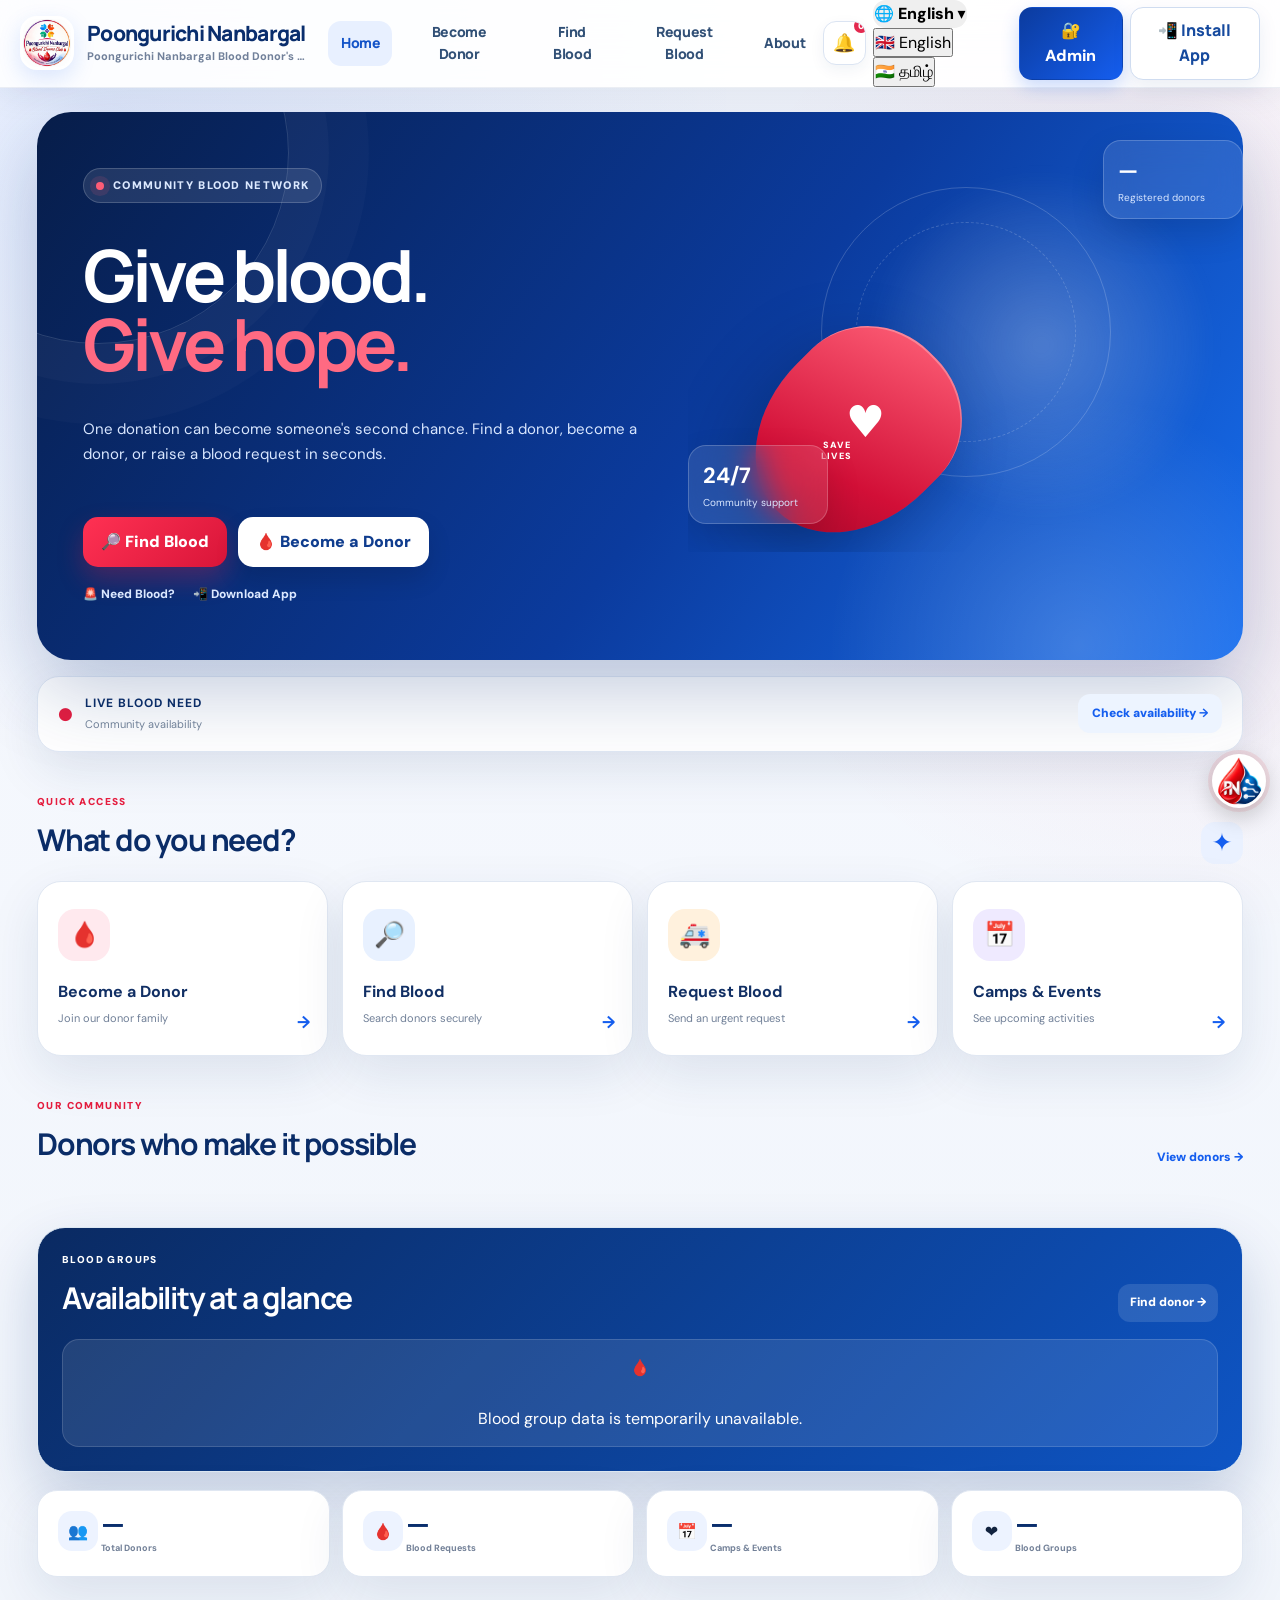
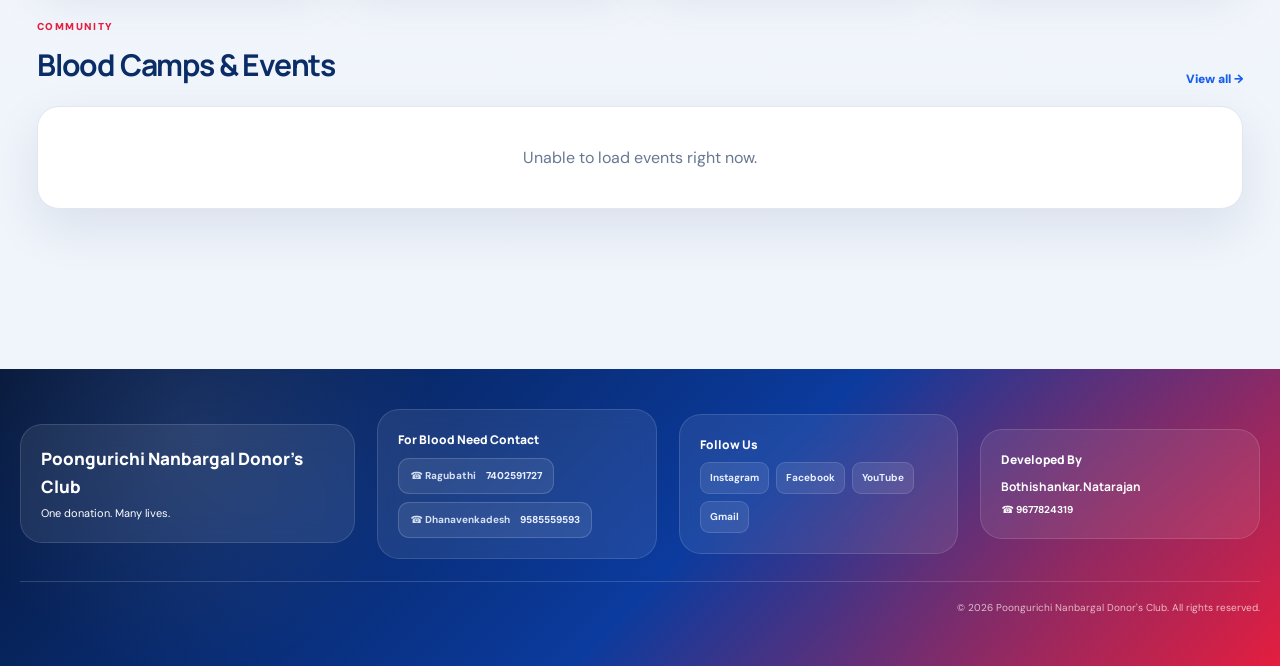
==== index.html @ 637b993e "Update index.html" ====
<!DOCTYPE html>
<html lang="en">
<head>
  <meta charset="UTF-8">

  <meta
    name="viewport"
    content="width=device-width, initial-scale=1.0, maximum-scale=1.0"
  >

  <meta name="description" content="Poongurichi Nanbargal Blood Donors Club - Connecting voluntary blood donors with people in need of blood. Register as a donor, find blood donors and raise blood requests.">

  <meta name="keywords" content="Poongurichi Nanbargal, Poongurichi Nanbargal Blood Donors Club, Poongurichi blood donors, blood donation, blood donors, blood donor registration, blood request">
  <meta name="author" content="Poongurichi Nanbargal Blood Donors Club">
  <meta name="robots" content="index, follow">
  <link rel="canonical" href="https://poongurichinanbargal.github.io/blood-donationapp/">

  <meta property="og:title" content="Poongurichi Nanbargal Blood Donors Club">
  <meta property="og:description" content="Connecting voluntary blood donors with people in need. Register as a donor, find blood donors and raise blood requests.">
  <meta property="og:type" content="website">
  <meta property="og:url" content="https://poongurichinanbargal.github.io/blood-donationapp/">
  <meta property="og:image" content="https://poongurichinanbargal.github.io/blood-donationapp/icons/poongurichi-logo.jpeg">
  <meta property="og:site_name" content="Poongurichi Nanbargal Blood Donors Club">

  <meta name="twitter:card" content="summary">
  <meta name="twitter:title" content="Poongurichi Nanbargal Blood Donors Club">
  <meta name="twitter:description" content="Connecting voluntary blood donors with people in need of blood.">
  <meta name="twitter:image" content="https://poongurichinanbargal.github.io/blood-donationapp/icons/poongurichi-logo.jpeg">

  <link rel="icon" type="image/png" sizes="192x192" href="icons/icon-192.png">
  <link rel="icon" type="image/png" sizes="512x512" href="icons/icon-512.png">

  <script type="application/ld+json">
  {
    "@context": "https://schema.org",
    "@type": "Organization",
    "name": "Poongurichi Nanbargal Blood Donors Club",
    "alternateName": "Poongurichi Nanbargal",
    "url": "https://poongurichinanbargal.github.io/blood-donationapp/",
    "logo": "https://poongurichinanbargal.github.io/blood-donationapp/icons/poongurichi-logo.jpeg",
    "description": "Poongurichi Nanbargal Blood Donors Club connects voluntary blood donors with people in need of blood."
  }
  </script>

  <meta name="theme-color" content="#123b82">
  <meta name="mobile-web-app-capable" content="yes">
  <meta name="apple-mobile-web-app-capable" content="yes">
  <meta name="apple-mobile-web-app-status-bar-style" content="default">
  <meta name="apple-mobile-web-app-title" content="Poongurichi Nanbargal">
  <link rel="manifest" href="manifest.json">
  <link rel="apple-touch-icon" href="icons/apple-touch-icon.png">

  <title>Poongurichi Nanbargal Blood Donors Club | Blood Donation</title>

  <link rel="preconnect" href="https://fonts.googleapis.com">
  <link rel="preconnect" href="https://fonts.gstatic.com" crossorigin>
  <link href="https://fonts.googleapis.com/css2?family=DM+Sans:wght@400;500;600;700&family=Manrope:wght@500;600;700;800&display=swap" rel="stylesheet">
  <link rel="stylesheet" href="style.css?v=20261001-pnbdc-clean-v1">
  <style>
    .donor-photo-preview{display:flex;align-items:center;gap:12px;margin-top:10px;padding:10px 12px;border:1px solid #dbe5f0;border-radius:14px;background:#f7fbff;color:#123b82;font-weight:700}
    .donor-photo-preview img{width:64px;height:76px;object-fit:cover;border-radius:10px;border:2px solid #d7e2ef}
    .donor-photo-preview.error{border-color:#e14b5a;color:#b4232f;background:#fff4f5}
    .admin-donor-detail-photo{width:76px;height:76px;object-fit:cover;border-radius:18px;border:3px solid #dbe6f2;box-shadow:0 4px 14px rgba(18,59,130,.12)}
    /* Notification panel polish */
    .notification-modal{max-height:min(88vh,760px);display:flex;flex-direction:column;overflow:hidden}
    .notification-permission-row{position:sticky;top:0;z-index:3;display:flex;align-items:center;gap:12px;flex-wrap:wrap;padding:12px 14px;border-radius:14px;background:linear-gradient(135deg,#eef6ff,#fff7f8);border:1px solid #dbe7f4;margin:0 0 12px}
    .notification-permission-row small{flex:1;min-width:220px;color:#64748b;line-height:1.45}
    .notification-list{min-height:180px;max-height:min(62vh,520px);overflow-y:auto;overflow-x:hidden;padding:4px 6px 18px 2px;scroll-behavior:smooth;-webkit-overflow-scrolling:touch;overscroll-behavior:contain}
    .notification-list::-webkit-scrollbar{width:8px}.notification-list::-webkit-scrollbar-thumb{background:#b8c8da;border-radius:20px}
    .notification-item{animation:notificationIn .35s ease both;transition:transform .2s ease,box-shadow .2s ease}.notification-item:hover{transform:translateY(-2px);box-shadow:0 8px 22px rgba(18,59,130,.10)}
    @keyframes notificationIn{from{opacity:0;transform:translateY(10px)}to{opacity:1;transform:translateY(0)}}
    .notification-item.unread{border-left:4px solid #d9273f;background:#fff9fa}
    .notification-item.read{opacity:.82}
    .notification-status{font-size:12px;font-weight:700;margin-top:5px;color:#64748b}
    .notification-permission-row .notification-enabled{background:#eafaf0!important;color:#177245!important;border-color:#bce7cc!important}
    /* Registration success animation */
    .registration-success-celebration{position:fixed;inset:0;z-index:10000;display:flex;align-items:center;justify-content:center;padding:20px;background:rgba(8,25,55,.42);backdrop-filter:blur(5px);opacity:0;pointer-events:none;transition:opacity .25s ease}
    .registration-success-celebration.show{opacity:1;pointer-events:auto}
    .registration-success-card{width:min(440px,94vw);padding:30px 24px;text-align:center;background:#fff;border-radius:28px;box-shadow:0 25px 70px rgba(0,0,0,.24);transform:translateY(20px) scale(.96);transition:transform .35s cubic-bezier(.2,.8,.2,1)}
    .registration-success-celebration.show .registration-success-card{transform:translateY(0) scale(1)}
    .success-check{width:82px;height:82px;margin:0 auto 14px;border-radius:50%;display:grid;place-items:center;background:#eafaf0;color:#16834a;font-size:46px;font-weight:900;animation:successPop .55s cubic-bezier(.2,1.5,.4,1) both}
    @keyframes successPop{0%{transform:scale(.2);opacity:0}70%{transform:scale(1.12)}100%{transform:scale(1);opacity:1}}
    .success-confetti{position:absolute;inset:0;overflow:hidden;pointer-events:none}
    .success-confetti i{position:absolute;top:-15px;width:8px;height:14px;border-radius:3px;animation:confettiFall 1.35s ease-in forwards}
    @keyframes confettiFall{to{transform:translate3d(var(--x),105vh,0) rotate(720deg);opacity:0}}
    .registration-success-card h3{margin:8px 0 6px;color:#123b82;font-size:26px}.registration-success-card p{margin:0;color:#64748b}.success-donor-id{display:inline-block;margin-top:14px;padding:9px 15px;border-radius:999px;background:#eef6ff;color:#123b82;font-weight:800;letter-spacing:.5px}

    .donor-share-actions{display:flex;flex-wrap:wrap;gap:10px}
    .admin-donor-tools{display:flex;flex-wrap:wrap;gap:8px;justify-content:flex-end;align-items:center}
    .admin-donor-tools .admin-small-btn{white-space:nowrap}
    .admin-import-progress{margin:8px 0 14px}
  </style>


<style id="pn-premium-upgrade">
  :root{--pn-red:#e5232e;--pn-blue:#0b63c9;--pn-navy:#102a56;--pn-glass:rgba(255,255,255,.76)}
  html{scroll-behavior:smooth}
  body{background:linear-gradient(180deg,#f7fbff 0%,#fff 42%,#f4f8fd 100%);overflow-x:hidden}
  body::before{content:"";position:fixed;inset:0;pointer-events:none;z-index:-2;background:radial-gradient(circle at 12% 8%,rgba(229,35,46,.08),transparent 28%),radial-gradient(circle at 88% 18%,rgba(11,99,201,.10),transparent 30%),radial-gradient(circle at 50% 90%,rgba(16,42,86,.06),transparent 34%)}
  .pn-page-glow{position:fixed;width:360px;height:360px;border-radius:50%;filter:blur(70px);opacity:.16;pointer-events:none;z-index:-1;animation:pnGlowFloat 10s ease-in-out infinite alternate}
  .pn-glow-a{background:#e5232e;top:12%;left:-180px}.pn-glow-b{background:#0b63c9;right:-180px;bottom:12%;animation-delay:-4s}
  .site-header{backdrop-filter:blur(18px);background:rgba(255,255,255,.88)!important;box-shadow:0 8px 30px rgba(16,42,86,.08)!important;transition:box-shadow .3s ease,background .3s ease}
  .brand-logo{transition:transform .35s cubic-bezier(.2,1.5,.4,1),filter .35s ease}.brand:hover .brand-logo{transform:rotate(-5deg) scale(1.06);filter:drop-shadow(0 8px 12px rgba(229,35,46,.18))}
  .hero{position:relative;isolation:isolate;overflow:hidden}.hero::after{content:"";position:absolute;inset:auto -10% -70px;height:160px;background:linear-gradient(180deg,transparent,rgba(255,255,255,.55));pointer-events:none;z-index:-1}
  .hero-content,.hero-visual{animation:pnHeroEnter .8s cubic-bezier(.2,.8,.2,1) both}.hero-visual{animation-delay:.12s}
  .hero-drop{animation:pnDropFloat 4s ease-in-out infinite}.hero-orbit{animation:pnOrbitSpin 18s linear infinite}
  .hero-badge{animation:pnSoftPulse 2.8s ease-in-out infinite}
  .hero-actions button,.hero-actions a,.btn,.button,.admin-btn,[type=submit]{transition:transform .22s ease,box-shadow .22s ease,filter .22s ease;position:relative;overflow:hidden}
  .hero-actions button:hover,.hero-actions a:hover,.btn:hover,.button:hover,.admin-btn:hover,[type=submit]:hover{transform:translateY(-3px);box-shadow:0 14px 30px rgba(16,42,86,.15);filter:saturate(1.08)}
  .hero-actions button::after,.hero-actions a::after,.btn::after,.button::after,.admin-btn::after,[type=submit]::after{content:"";position:absolute;top:-60%;left:-90%;width:55%;height:220%;transform:rotate(24deg);background:linear-gradient(90deg,transparent,rgba(255,255,255,.42),transparent);transition:left .55s ease;pointer-events:none}.hero-actions button:hover::after,.hero-actions a:hover::after,.btn:hover::after,.button:hover::after,.admin-btn:hover::after,[type=submit]:hover::after{left:130%}
  .stats-grid{perspective:1000px}.stat-card{animation:pnCardRise .65s cubic-bezier(.2,.8,.2,1) both;transition:transform .3s ease,box-shadow .3s ease}.stat-card:hover{transform:translateY(-8px) rotateX(1deg);box-shadow:0 20px 42px rgba(16,42,86,.13)}
  .stat-icon{transition:transform .35s ease}.stat-card:hover .stat-icon{transform:scale(1.12) rotate(-5deg)}
  .content-card,.info-banner,.section-head{animation:pnCardRise .7s cubic-bezier(.2,.8,.2,1) both}
  .form-group{transition:transform .2s ease}.form-group:focus-within{transform:translateY(-2px)}
  .form-control{transition:border-color .2s ease,box-shadow .2s ease,background .2s ease,transform .2s ease}.form-control:focus{box-shadow:0 0 0 4px rgba(11,99,201,.10),0 10px 24px rgba(16,42,86,.06);transform:translateY(-1px)}
  .pn-latest-updates{margin:34px 0 42px;padding:28px;border-radius:30px;background:linear-gradient(135deg,rgba(255,255,255,.92),rgba(239,247,255,.78));border:1px solid rgba(11,99,201,.12);box-shadow:0 22px 60px rgba(16,42,86,.10);position:relative;overflow:hidden}
  .pn-latest-updates::before{content:"";position:absolute;width:260px;height:260px;border-radius:50%;background:rgba(229,35,46,.08);right:-100px;top:-130px;animation:pnGlowFloat 8s ease-in-out infinite alternate}
  .pn-latest-head{display:flex;align-items:flex-end;justify-content:space-between;gap:20px;position:relative;z-index:1}.pn-latest-kicker{font-size:11px;font-weight:900;letter-spacing:.12em;color:var(--pn-red);text-transform:uppercase}.pn-latest-head h2{margin:6px 0 4px;color:var(--pn-navy);font-size:32px;letter-spacing:-.03em}.pn-latest-head p{margin:0;color:#65748a;max-width:680px}.pn-live-pill{display:inline-flex;align-items:center;gap:8px;padding:9px 13px;border-radius:999px;background:#fff;border:1px solid #dfe9f4;color:#41617e;font-size:12px;font-weight:800;white-space:nowrap}.pn-live-pill i{width:8px;height:8px;border-radius:50%;background:#18a957;box-shadow:0 0 0 5px rgba(24,169,87,.12);animation:pnSoftPulse 1.8s infinite}
  .pn-latest-grid{display:grid;grid-template-columns:repeat(5,minmax(0,1fr));gap:14px;margin-top:22px;position:relative;z-index:1}.pn-update-card{position:relative;min-height:235px;padding:20px;border-radius:22px;background:rgba(255,255,255,.9);border:1px solid rgba(16,42,86,.08);box-shadow:0 10px 26px rgba(16,42,86,.06);transition:transform .3s cubic-bezier(.2,.8,.2,1),box-shadow .3s ease,border-color .3s ease;overflow:hidden}.pn-update-card:hover{transform:translateY(-8px);box-shadow:0 22px 42px rgba(16,42,86,.13);border-color:rgba(11,99,201,.20)}.pn-update-card::after{content:"";position:absolute;inset:auto -30px -50px;width:120px;height:120px;border-radius:50%;background:var(--accent,rgba(11,99,201,.07));filter:blur(2px)}.pn-update-red{--accent:rgba(229,35,46,.11)}.pn-update-blue{--accent:rgba(11,99,201,.11)}.pn-update-purple{--accent:rgba(118,73,210,.11)}.pn-update-green{--accent:rgba(24,169,87,.11)}.pn-update-gold{--accent:rgba(224,163,32,.12)}
  .pn-update-badge{position:absolute;right:14px;top:14px;padding:4px 8px;border-radius:999px;background:#fff0f2;color:var(--pn-red);font-size:9px;font-weight:900;letter-spacing:.08em}.pn-update-icon{width:52px;height:52px;display:grid;place-items:center;border-radius:16px;background:#f5f9ff;font-size:27px;box-shadow:inset 0 0 0 1px rgba(16,42,86,.05);transition:transform .35s cubic-bezier(.2,1.5,.4,1)}.pn-update-card:hover .pn-update-icon{transform:scale(1.12) rotate(-6deg)}.pn-update-card h3{margin:14px 0 8px;color:var(--pn-navy);font-size:17px}.pn-update-card p{margin:0;color:#68788d;font-size:12px;line-height:1.55;min-height:58px}.pn-update-card button{margin-top:14px;border:0;background:transparent;color:var(--pn-blue);font-size:12px;font-weight:900;padding:0;cursor:pointer}.pn-update-card button b{display:inline-block;transition:transform .2s ease}.pn-update-card button:hover b{transform:translateX(4px)}
  .site-footer{position:relative;overflow:hidden}.site-footer::before{content:"";position:absolute;inset:0;background:radial-gradient(circle at 15% 20%,rgba(255,255,255,.08),transparent 22%),radial-gradient(circle at 85% 70%,rgba(229,35,46,.12),transparent 24%);pointer-events:none}
  .mobile-bottom-nav{box-shadow:0 -8px 28px rgba(16,42,86,.12)!important;backdrop-filter:blur(18px);background:rgba(255,255,255,.94)!important}.mobile-bottom-nav a,.mobile-bottom-nav button{transition:transform .2s ease,color .2s ease}.mobile-bottom-nav a:active,.mobile-bottom-nav button:active{transform:scale(.92)}
  .notification-item,.admin-card,.donor-card,.request-card,.event-card{transition:transform .25s ease,box-shadow .25s ease}.notification-item:hover,.admin-card:hover,.donor-card:hover,.request-card:hover,.event-card:hover{transform:translateY(-4px)}
    .pn-splash-particles{position:absolute;inset:0;pointer-events:none;overflow:hidden}.pn-splash-particles i{position:absolute;width:5px;height:5px;border-radius:50%;background:rgba(229,35,46,.7);box-shadow:0 0 18px rgba(229,35,46,.55);animation:pnParticleFloat 4.5s ease-in-out infinite}.pn-splash-particles i:nth-child(1){left:16%;top:30%;animation-delay:-.8s}.pn-splash-particles i:nth-child(2){left:78%;top:24%;animation-delay:-2s}.pn-splash-particles i:nth-child(3){left:24%;top:68%;animation-delay:-3s}.pn-splash-particles i:nth-child(4){left:83%;top:67%;animation-delay:-1.5s}.pn-splash-particles i:nth-child(5){left:50%;top:17%;animation-delay:-2.6s}.pn-splash-particles i:nth-child(6){left:52%;top:82%;animation-delay:-3.7s}.pn-splash-heartbeat{position:absolute;top:13%;font-size:18px;color:rgba(229,35,46,.5);animation:pnHeartBeat 1.35s ease-in-out infinite}.pn-loader-club{margin-top:2px;color:#e72d50;font-size:16px;font-weight:950;letter-spacing:.08em;text-transform:uppercase;animation:pnSplashText .8s .18s both}.pn-loader-tagline{margin-top:12px;color:#102a56;font-size:13px;font-weight:850;letter-spacing:.01em;animation:pnSplashText .8s .3s both}.pn-loader-tagline b{color:#e72d50}.pn-loader-status{display:flex;align-items:center;gap:7px;margin-top:10px;color:#8491a5;font-size:10px;font-weight:750}.pn-loader-dot{width:6px;height:6px;border-radius:50%;background:#18a957;box-shadow:0 0 0 4px rgba(24,169,87,.10);animation:pnSoftPulse 1.2s infinite}.pn-loader-ring{position:absolute;border-radius:50%;border:1px solid rgba(229,45,80,.18);pointer-events:none}.pn-loader-ring-a{inset:-10px;animation:pnRingPulse 2.2s ease-out infinite}.pn-loader-ring-b{inset:-22px;border-color:rgba(11,99,201,.12);animation:pnRingPulse 2.2s .55s ease-out infinite}.pn-premium-loader{position:fixed;inset:0;z-index:20000;display:flex;flex-direction:column;align-items:center;justify-content:center;background:radial-gradient(circle at 50% 42%,#ffffff 0%,#eef6ff 44%,#d9e7f7 100%);transition:opacity .55s ease,visibility .55s ease;overflow:hidden}.pn-premium-loader::before{content:"";position:absolute;width:520px;height:520px;border-radius:50%;background:radial-gradient(circle,rgba(229,35,46,.11),rgba(11,99,201,.04) 45%,transparent 70%);animation:pnSplashAura 3.2s ease-in-out infinite}.pn-premium-loader.hide{opacity:0;visibility:hidden;pointer-events:none}.pn-loader-orb{position:relative;width:108px;height:108px;border-radius:34px;background:rgba(255,255,255,.92);display:grid;place-items:center;box-shadow:0 22px 70px rgba(16,42,86,.18),0 0 0 10px rgba(229,35,46,.05);animation:pnLoaderPop 1s cubic-bezier(.2,1.4,.4,1) both;z-index:1}.pn-loader-orb img{width:88px;height:88px;object-fit:contain;border-radius:28px}.pn-loader-name{margin-top:20px;color:#102a56;font-size:23px;font-weight:950;letter-spacing:-.03em;z-index:1;animation:pnSplashText .8s .08s both}.pn-loader-sub{margin-top:5px;color:#718198;font-size:11px;font-weight:750;letter-spacing:.04em;z-index:1}.pn-loader-line{width:210px;height:5px;margin-top:18px;background:#dfe8f3;border-radius:999px;overflow:hidden;z-index:1;box-shadow:inset 0 1px 2px rgba(16,42,86,.08)}.pn-loader-line span{display:block;width:42%;height:100%;border-radius:999px;background:linear-gradient(90deg,#e72d50,#1769e0,#e72d50);animation:pnLoaderLine 1.05s ease-in-out infinite}.pn-loader-status{position:relative;z-index:1}.pn-loader-club,.pn-loader-tagline,.pn-loader-status{position:relative;z-index:1}
  .pn-reveal{opacity:0;transform:translateY(18px);transition:opacity .65s ease,transform .65s cubic-bezier(.2,.8,.2,1)}.pn-reveal.pn-visible{opacity:1;transform:none}.pn-stagger>*{opacity:0;transform:translateY(12px);animation:pnStagger .55s cubic-bezier(.2,.8,.2,1) forwards}.pn-stagger>*:nth-child(2){animation-delay:.05s}.pn-stagger>*:nth-child(3){animation-delay:.10s}.pn-stagger>*:nth-child(4){animation-delay:.15s}.pn-stagger>*:nth-child(5){animation-delay:.20s}
  @keyframes pnParticleFloat{0%,100%{transform:translate3d(0,0,0);opacity:.25}50%{transform:translate3d(8px,-22px,0) scale(1.4);opacity:1}}@keyframes pnHeartBeat{0%,100%{transform:scale(1);opacity:.35}15%{transform:scale(1.18);opacity:.75}30%{transform:scale(.98);opacity:.4}45%{transform:scale(1.16);opacity:.65}}@keyframes pnRingPulse{0%{transform:scale(.82);opacity:.8}100%{transform:scale(1.22);opacity:0}}@keyframes pnSplashAura{0%,100%{transform:scale(.88);opacity:.7}50%{transform:scale(1.08);opacity:1}}@keyframes pnSplashText{from{opacity:0;transform:translateY(7px)}to{opacity:1;transform:none}}@keyframes pnHeroEnter{from{opacity:0;transform:translateY(18px)}to{opacity:1;transform:none}}@keyframes pnCardRise{from{opacity:0;transform:translateY(14px)}to{opacity:1;transform:none}}@keyframes pnDropFloat{0%,100%{transform:translateY(0) rotate(-1deg)}50%{transform:translateY(-10px) rotate(1deg)}}@keyframes pnOrbitSpin{to{transform:rotate(360deg)}}@keyframes pnGlowFloat{from{transform:translate3d(0,-8px,0) scale(.96)}to{transform:translate3d(18px,18px,0) scale(1.05)}}@keyframes pnSoftPulse{0%,100%{transform:scale(1);opacity:1}50%{transform:scale(1.04);opacity:.86}}@keyframes pnLoaderPop{0%{opacity:0;transform:scale(.55) rotate(-10deg)}75%{transform:scale(1.08) rotate(2deg)}100%{opacity:1;transform:none}}@keyframes pnLoaderLine{0%{transform:translateX(-140%)}100%{transform:translateX(360%)}}@keyframes pnStagger{to{opacity:1;transform:none}}
  @media(max-width:1100px){.pn-latest-grid{grid-template-columns:repeat(3,minmax(0,1fr))}}@media(max-width:720px){.pn-latest-updates{padding:20px;border-radius:24px}.pn-latest-head{align-items:flex-start;flex-direction:column}.pn-latest-head h2{font-size:26px}.pn-latest-grid{grid-template-columns:1fr 1fr}.pn-update-card{min-height:215px;padding:16px}.pn-update-card p{min-height:72px}.pn-live-pill{align-self:flex-start}.pn-page-glow{display:none}}
  @media(max-width:480px){.pn-latest-grid{grid-template-columns:1fr}.pn-update-card{min-height:auto}.pn-update-card p{min-height:auto}.pn-loader-name{font-size:18px}.pn-loader-sub{font-size:11px}}
  @media(prefers-reduced-motion:reduce){*,*::before,*::after{animation-duration:.01ms!important;animation-iteration-count:1!important;scroll-behavior:auto!important;transition-duration:.01ms!important}.pn-premium-loader{display:none}.pn-reveal{opacity:1;transform:none}}
</style>


<style id="pn2-updates-replaced-club-style">
/* Latest Updates now replaces the former blue My Club block. */
.pn2-updates-replaced-club{
  background:#fff!important;
  color:#102a56!important;
  border:1px solid rgba(16,42,86,.09)!important;
  border-radius:28px!important;
  box-shadow:0 16px 38px rgba(16,42,86,.08)!important;
  padding:24px!important;
  margin-top:24px!important;
}
.pn2-updates-replaced-club .pn2-section-head h2{color:#102a56!important}
.pn2-updates-replaced-club .pn2-update-grid{margin-top:18px!important}
@media(max-width:600px){
  .pn2-updates-replaced-club{padding:18px!important;border-radius:24px!important;margin-top:20px!important}
}
</style>

</head>


<body>

  <div id="pn-premium-loader" class="pn-premium-loader" aria-label="Loading Poongurichi Nanbargal">
    <div class="pn-splash-particles" aria-hidden="true"><i></i><i></i><i></i><i></i><i></i><i></i></div>
    <div class="pn-splash-heartbeat" aria-hidden="true">♥</div>
    <div class="pn-loader-orb"><span class="pn-loader-ring pn-loader-ring-a"></span><span class="pn-loader-ring pn-loader-ring-b"></span><img src="icons/poongurichi-logo.jpeg" alt="PN"></div>
    <div class="pn-loader-name">Poongurichi Nanbargal</div>
    <div class="pn-loader-club">Bloods Club</div>
    <div class="pn-loader-tagline">One Donation. Many Lives. <b>♥</b></div>
    <div class="pn-loader-sub">Together We Save Lives</div>
    <div class="pn-loader-line"><span></span></div>
    <div class="pn-loader-status"><span class="pn-loader-dot"></span><span>Preparing your experience…</span></div>
  </div>

  <div class="pn-page-glow pn-glow-a"></div><div class="pn-page-glow pn-glow-b"></div>

  <!-- =======================================================
       HEADER
       ======================================================= -->

  <header class="site-header">

    <div class="container header-inner">

      <button
        class="mobile-menu-btn"
        type="button"
        onclick="toggleMobileMenu()"
        aria-label="Open menu"
        title="Menu"
      >
        ⋮
      </button>

      <a
        href="#"
        class="brand"
        onclick="goTo('home'); return false;"
      >

        <img
          class="brand-logo"
          src="icons/poongurichi-logo.jpeg"
          alt="Poongurichi Nanbargal logo"
        >

        <div class="brand-copy">

          <div class="brand-name" id="headerClubName">Poongurichi Nanbargal</div>

          <div class="brand-meta" id="headerSubtitle">Poongurichi Nanbargal Blood Donor's Club</div>

        </div>

      </a>


      <div class="mobile-header-actions">
        <button
          class="notification-btn"
          type="button"
          onclick="openNotifications()"
          aria-label="Notifications"
          title="Notifications"
        >
          🔔
          <span id="notificationBadgeMobile" class="notification-badge">0</span>
        </button>

      </div>

      <nav class="desktop-nav">

        <button
          class="nav-link active"
          data-page="home"
          onclick="goTo('home')"
        >
          Home
        </button>

        <button
          class="nav-link"
          data-page="donor"
          onclick="goTo('donor')"
        >
          Become Donor
        </button>

        <button
          class="nav-link"
          data-page="find"
          onclick="goTo('find')"
        >
          Find Blood
        </button>

        <button
          class="nav-link"
          data-page="request"
          onclick="goTo('request')"
        >
          Request Blood
        </button>

        <button
          class="nav-link"
          data-page="about"
          onclick="goTo('about')"
        >
          About
        </button>
        <button
          class="notification-btn"
          type="button"
          onclick="openNotifications()"
          aria-label="Notifications"
          title="Notifications"
        >
          🔔
          <span id="notificationBadge" class="notification-badge">0</span>
        </button>


        <div class="language-switcher" id="languageSwitcher">
          <button type="button" class="language-btn" id="languageBtn" aria-haspopup="listbox" aria-expanded="false" onclick="toggleLanguageMenu()">🌐 <span id="languageBtnLabel">English</span> ▾</button>
          <div class="language-menu" id="languageMenu" role="listbox" aria-label="Language">
            <button type="button" role="option" data-lang="en" onclick="setAppLanguage('en')">🇬🇧 English</button>
            <button type="button" role="option" data-lang="ta" onclick="setAppLanguage('ta')">🇮🇳 தமிழ்</button>
          </div>
        </div>

        <button
          class="admin-btn"
          onclick="openAdmin()"
        >
          🔐 Admin
        </button>

        <button type="button" class="install-app-top-btn" onclick="installAppNow()" aria-label="Install app">
          📲 Install App
        </button>

      </nav>

    </div>

  </header>

  <!-- Mobile menu: Admin Login is available from the hamburger button. -->
  <div id="mobileMenu" class="mobile-menu-panel" aria-hidden="true">
    <div class="mobile-menu-title"><strong>PNBDC Menu</strong><button type="button" onclick="closeMobileMenu()" aria-label="Close menu">×</button></div>
    <div class="mobile-menu-grid">
      <button type="button" onclick="goTo('donor'); closeMobileMenu();"><span>🩸</span><b>Become Donor</b></button>
      <button type="button" onclick="goTo('find'); closeMobileMenu();"><span>🔎</span><b>Find Donor</b></button>
      <button type="button" onclick="goTo('request'); closeMobileMenu();"><span>🚨</span><b>Blood Request</b></button>
      <button type="button" onclick="goTo('home'); setTimeout(scrollToCommunity,80); closeMobileMenu();"><span>👥</span><b>Donor Community</b></button>
      <button type="button" onclick="document.querySelector('.pn-self-update-btn')?.click(); closeMobileMenu();"><span>📅</span><b>Update Donation</b></button>
      <button type="button" onclick="openNotifications(); closeMobileMenu();"><span>🔔</span><b>Notifications</b></button>
      <button type="button" onclick="document.getElementById('pn-bot-toggle')?.click(); closeMobileMenu();"><span>🤖</span><b>PNBDC AI</b></button>
      <button type="button" onclick="goTo('events'); closeMobileMenu();"><span>📍</span><b>Upcoming Camps</b></button>
      <button type="button" onclick="goTo('about'); closeMobileMenu();"><span>ℹ️</span><b>Help &amp; Support</b></button>
    </div>
    <div class="mobile-language-row">
      <span class="mobile-language-label">🌐 Language</span>
      <div class="mobile-language-buttons">
        <button type="button" data-lang="en" onclick="setAppLanguage('en'); closeMobileMenu();">🇬🇧 English</button>
        <button type="button" data-lang="ta" onclick="setAppLanguage('ta'); closeMobileMenu();">🇮🇳 தமிழ்</button>
      </div>
    </div>
    <button
      class="mobile-menu-admin"
      type="button"
      onclick="openAdmin(); closeMobileMenu();"
    >
      <span class="mobile-menu-admin-icon">🔐</span>
      <span>Admin Login</span>
    </button>
    <button type="button" class="mobile-menu-admin install-menu-btn" onclick="installAppNow(); closeMobileMenu();">
      <span class="mobile-menu-admin-icon">📲</span>
      <span>Install App</span>
    </button>
  </div>


  <!-- =======================================================
       MAIN
       ======================================================= -->

  <main>


    <!-- =====================================================
         HOME
         ===================================================== -->

    <section id="page-home" class="page-section active">
  <div class="pn-home-v2">
      <section class="pn2-hero">
        <div class="pn2-hero-copy">
          <div class="pn2-kicker"><i></i> COMMUNITY BLOOD NETWORK</div>
          <h1>Give blood.<br><em>Give hope.</em></h1>
          <p>One donation can become someone's second chance. Find a donor, become a donor, or raise a blood request in seconds.</p>
          <div class="pn2-hero-actions">
            <button type="button" class="pn2-btn pn2-btn-primary" onclick="goTo('find')">🔎 Find Blood</button>
            <button type="button" class="pn2-btn pn2-btn-white" onclick="goTo('donor')">🩸 Become a Donor</button>
          </div>
          <div class="pn2-hero-links">
            <button type="button" onclick="goTo('request')">🚨 Need Blood?</button>
            <button type="button" onclick="installAppNow()">📲 Download App</button>
          </div>
        </div>
        <div class="pn2-hero-art" aria-hidden="true">
          <div class="pn2-glow"></div><div class="pn2-ring pn2-ring-a"></div><div class="pn2-ring pn2-ring-b"></div>
          <div class="pn2-drop"><span>♥</span><small>SAVE<br>LIVES</small></div>
          <div class="pn2-mini-card pn2-mini-top"><b id="heroDonorCount">—</b><span>Registered donors</span></div>
          <div class="pn2-mini-card pn2-mini-bottom"><b>24/7</b><span>Community support</span></div>
        </div>
      </section>

      <section class="pn2-live" aria-label="Blood availability">
        <div class="pn2-live-title"><span>●</span><div><strong>LIVE BLOOD NEED</strong><small>Community availability</small></div></div>
        <button type="button" onclick="goTo('find')">Check availability <b>→</b></button>
      </section>

      <section class="pn2-section pn2-actions-section">
        <div class="pn2-section-head"><div><span>QUICK ACCESS</span><h2>What do you need?</h2></div><div class="pn2-head-mark">✦</div></div>
        <div class="pn2-action-grid">
          <button type="button" class="pn2-action pn2-action-red" onclick="goTo('donor')"><i>🩸</i><strong>Become a Donor</strong><small>Join our donor family</small><b>→</b></button>
          <button type="button" class="pn2-action pn2-action-blue" onclick="goTo('find')"><i>🔎</i><strong>Find Blood</strong><small>Search donors securely</small><b>→</b></button>
          <button type="button" class="pn2-action pn2-action-orange" onclick="goTo('request')"><i>🚑</i><strong>Request Blood</strong><small>Send an urgent request</small><b>→</b></button>
          <button type="button" class="pn2-action pn2-action-purple" onclick="goTo('events')"><i>📅</i><strong>Camps & Events</strong><small>See upcoming activities</small><b>→</b></button>
        </div>
      </section>

      <section class="pn2-section pn2-community-section">
        <div class="pn2-section-head"><div><span>OUR COMMUNITY</span><h2>Donors who make it possible</h2></div><button type="button" onclick="goTo('find')">View donors →</button></div>
        <div id="donorPhotoGallery" class="pn2-donor-gallery"><div class="pn2-loading">Loading donor community…</div></div>
      </section>

      <section class="pn2-blood-section">
        <div class="pn2-section-head"><div><span>BLOOD GROUPS</span><h2>Availability at a glance</h2></div><button type="button" onclick="goTo('find')">Find donor →</button></div>
        <div id="bloodGrid" class="pn2-blood-grid"><div class="pn2-loading">Loading blood groups…</div></div>
      </section>

      <section class="pn2-stats">
        <div><i>👥</i><b id="statDonors">—</b><span>Total Donors</span></div>
        <div><i>🩸</i><b id="statRequests">—</b><span>Blood Requests</span></div>
        <div><i>📅</i><b id="statEvents">—</b><span>Camps & Events</span></div>
        <div><i>❤️</i><b id="statGroups">—</b><span>Blood Groups</span></div>
      </section>

      <section id="homeEventsSection" class="pn2-section pn2-events-section">
        <div class="pn2-section-head"><div><span>COMMUNITY</span><h2>Blood Camps & Events</h2></div><button type="button" onclick="showAllEvents()">View all →</button></div>
        <div id="eventsContainer" class="pn2-events"><div class="pn2-loading">Loading events…</div></div>
      </section>
  </div>
</section>


    <!-- =====================================================
         DONOR PAGE
         ===================================================== -->

    <section
      id="page-donor"
      class="page-section"
    >

      <div class="container">

        <div class="section-head">

          <div class="section-kicker">
            🩸 Give Hope
          </div>

          <h1 class="section-title">
            Become a Blood Donor
          </h1>

          <p class="section-description">
            Register your details with Poongurichi
            Nanbargal Blood Donors Club.
          </p>

        </div>


        <div class="content-card">

          <form
            id="donorForm"
            class="form-grid"
          >
            <div class="required-notice full">
              <strong>* Mandatory fields</strong> must be completed before registration.
            </div>

            <div class="form-group">

              <label class="form-label">
                Name <span class="required-mark">* Mandatory</span>
              </label>

              <input
                class="form-control"
                name="Name"
                required
                placeholder="Your full name"
              >

            </div>


            <div class="form-group">

              <label class="form-label">
                Mobile <span class="required-mark">* Mandatory</span>
              </label>

              <input
                class="form-control"
                name="Mobile"
                required
                type="tel"
                inputmode="numeric"
                autocomplete="tel"
                pattern="[6-9][0-9]{9}"
                minlength="10"
                maxlength="10"
                title="Enter a valid 10-digit Indian mobile number"
                placeholder="Mobile number"
              >

            </div>


            <div class="form-group">

              <label class="form-label">
                Alternate Mobile <span class="optional-mark">Optional</span>
              </label>

              <input
                class="form-control"
                name="Alternate_Mobile"
                type="tel"
                inputmode="numeric"
                autocomplete="tel"
                pattern="[6-9][0-9]{9}"
                minlength="10"
                maxlength="10"
                title="Enter a valid 10-digit Indian mobile number"
                placeholder="Alternate mobile number"
              >

            </div>


            <div class="form-group">

              <label class="form-label">
                Email
              </label>

              <input
                class="form-control"
                name="Email"
                type="email"
                placeholder="Email address"
              >

            </div>


            <div class="form-group">

              <label class="form-label">
                Blood Group <span class="required-mark">* Mandatory</span>
              </label>

              <select
                class="form-control"
                name="Blood_Group"
                required
              >

                <option value="">
                  Select blood group
                </option>

                <option>A+</option>
                <option>A-</option>
                <option>B+</option>
                <option>B-</option>
                <option>AB+</option>
                <option>AB-</option>
                <option>A1B+</option>
                <option>A1B-</option>
                <option>O+</option>
                <option>O-</option>

              </select>

            </div>


            <div class="form-group">

              <label class="form-label">
                Gender <span class="required-mark">* Mandatory</span>
              </label>

              <select
                class="form-control"
                name="Gender"
                required
              >

                <option value="">
                  Select
                </option>

                <option>Male</option>
                <option>Female</option>
                <option>Other</option>

              </select>

            </div>


            <div class="form-group">

              <label class="form-label">
                Date of Birth <span class="required-mark">* Mandatory</span>
              </label>

              <input
                class="form-control"
                name="DOB"
                type="date"
                required
              >

            </div>


            <div class="form-group">

              <label class="form-label">
                District <span class="required-mark">* Mandatory</span>
              </label>

              <input
                class="form-control"
                name="District"
                placeholder="District"
                required
              >

            </div>


            <div class="form-group">

              <label class="form-label">
                Town/Village <span class="required-mark">* Mandatory</span>
              </label>

              <input
                class="form-control"
                name="City"
                placeholder="Town / Village"
                required
              >

            </div>


            <div class="form-group full">

              <label class="form-label">
                Address <span class="required-mark">* Mandatory</span>
              </label>

              <textarea
                class="form-control"
                name="Address"
                placeholder="Your address"
                required
              ></textarea>

            </div>


            <div class="form-group">

              <label class="form-label">
                Last Donation Date <span class="required-mark">* Mandatory</span>
              </label>

              <input
                class="form-control"
                id="donorLastDonationDate"
                name="Last_Donation_Date"
                type="date"
              >

              <label class="new-donor-option">
                <input
                  id="newDonorNA"
                  type="checkbox"
                  name="New_Donor_NA"
                  value="NA"
                >
                <span>New donor — no previous donation (NA)</span>
              </label>

              <small class="field-help">
                Enter the last donation date, or select NA if this is the donor's first donation.
              </small>

            </div>


            <div class="form-group">

              <label class="form-label">
                Donor Photo <span class="optional-mark">Optional</span>
              </label>

              <input
                class="form-control"
                id="donorPhotoFile"
                name="Donor_Photo_File"
                type="file"
                accept="image/jpeg,image/png,image/webp"
              >

              <small class="field-help">
                Upload a clear passport-size photo. Maximum 5 MB. This photo will appear on the donor ID card.
              </small>

              <div id="donorPhotoPreview" class="donor-photo-preview" hidden>
                <img id="donorPhotoPreviewImage" src="" alt="Donor photo preview">
                <span>Photo ready for ID card</span>
              </div>

            </div>


            <div class="form-group">

              <label class="form-label">
                Aadhaar Number <span class="optional-mark">Optional</span>
              </label>

              <input
                class="form-control"
                name="Aadhaar_Number"
                type="text"
                inputmode="numeric"
                autocomplete="off"
                maxlength="12"
                pattern="[0-9]{12}"
                placeholder="12-digit Aadhaar (optional)"
              >

            </div>


            <div class="form-group">

              <label class="form-label">
                Referred By <span class="optional-mark">Optional</span>
              </label>

              <input
                class="form-control"
                name="Referred_By"
                type="text"
                maxlength="100"
                placeholder="Person who referred you"
              >

            </div>


            <div
              id="donorMessage"
              class="form-message"
            ></div>


            <div class="form-actions">

              <button
                type="button"
                class="btn btn-light"
                onclick="goTo('home')"
              >
                Cancel
              </button>

              <button
                type="submit"
                class="btn btn-danger"
              >
                🩸 Register as Donor
              </button>

            </div>

            <div id="newDonorIdCardAction" class="full" style="display:none;margin-top:4px;text-align:center;">
              <div id="newDonorIdCardStatus" class="form-message success" style="margin-bottom:10px;">✓ Registration saved. Your ID card is ready.</div>
              <button
                id="newDonorIdCardDownloadBtn"
                type="button"
                class="btn btn-primary"
                onclick="downloadNewDonorIdCard()"
              >
                ⬇️ Download Donor ID Card
              </button>
            </div>

          </form>

        </div>

      </div>

    </section>


    <!-- =====================================================
         FIND BLOOD
         ===================================================== -->

    <section
      id="page-find"
      class="page-section"
    >

      <div class="container">

        <div class="section-head">

          <div class="section-kicker">
            🔎 Search
          </div>

          <h1 class="section-title">
            Find Blood / Donor
          </h1>

          <p class="section-description">
            Search available registered donors by blood
            group and location.
          </p>

        </div>


        <div class="content-card">

          <div class="search-toolbar">

            <select
              id="searchBloodGroup"
              class="form-control"
            >

              <option value="">
                All Blood Groups
              </option>

              <option>A+</option>
              <option>A-</option>
              <option>B+</option>
              <option>B-</option>
              <option>AB+</option>
              <option>AB-</option>
                <option>A1B+</option>
                <option>A1B-</option>
              <option>O+</option>
              <option>O-</option>

            </select>


            <input
              id="searchDistrict"
              class="form-control"
              placeholder="District"
            >


            <input
              id="searchCity"
              class="form-control"
              placeholder="City"
            >


            <button
              class="btn btn-primary"
              onclick="searchDonors()"
            >
              🔎 Search
            </button>

          </div>


          <div
            id="donorResults"
            class="donor-results"
          >

            <div class="loading">
              Search for available donors.
            </div>

          </div>

        </div>

      </div>

    </section>


    <!-- =====================================================
         REQUEST BLOOD
         ===================================================== -->

    <section
      id="page-request"
      class="page-section"
    >

      <div class="container">

        <div class="section-head">

          <div class="section-kicker">
            🚨 Urgent Help
          </div>

          <h1 class="section-title">
            Request Blood
          </h1>

          <p class="section-description">
            Submit a request and our donor network can
            help connect you with available donors.
          </p>

        </div>


        <div class="content-card">

          <form
            id="requestForm"
            class="form-grid"
          >
            <div class="required-notice full">
              <strong>* Mandatory fields</strong> must be completed before submitting a blood request.
            </div>

            <div class="form-group">

              <label class="form-label">
                Patient Name <span class="required-mark">* Mandatory</span>
              </label>

              <input
                class="form-control"
                name="Patient_Name"
                required
                placeholder="Patient name"
              >

            </div>


            <div class="form-group">

              <label class="form-label">
                Blood Group <span class="required-mark">* Mandatory</span>
              </label>

              <select
                class="form-control"
                name="Blood_Group"
                required
              >

                <option value="">
                  Select
                </option>

                <option>A+</option>
                <option>A-</option>
                <option>B+</option>
                <option>B-</option>
                <option>AB+</option>
                <option>AB-</option>
                <option>A1B+</option>
                <option>A1B-</option>
                <option>O+</option>
                <option>O-</option>

              </select>

            </div>


            <div class="form-group">

              <label class="form-label">
                No. of Units <span class="required-mark">* Mandatory</span>
              </label>

              <input
                class="form-control"
                name="Units_Required"
                type="number"
                min="1"
                max="99"
                step="1"
                inputmode="numeric"
                required
                placeholder="Number of units"
                title="Enter the number of units required"
              >

            </div>


            <div class="form-group">

              <label class="form-label">
                Contact Mobile <span class="required-mark">* Mandatory</span>
              </label>

              <input
                class="form-control"
                name="Contact_Mobile"
                required
                type="tel"
                inputmode="numeric"
                autocomplete="tel"
                pattern="[6-9][0-9]{9}"
                minlength="10"
                maxlength="10"
                title="Enter a valid 10-digit Indian mobile number"
                placeholder="Contact number"
              >

            </div>


            <div class="form-group">

              <label class="form-label">
                Hospital <span class="required-mark">* Mandatory</span>
              </label>

              <input
                class="form-control"
                name="Hospital"
                placeholder="Hospital name"
                required
              >

            </div>


            <div class="form-group">

              <label class="form-label">
                District <span class="required-mark">* Mandatory</span>
              </label>

              <input
                class="form-control"
                name="District"
                placeholder="District"
                required
              >

            </div>


            <div class="form-group">

              <label class="form-label">
                City <span class="required-mark">* Mandatory</span>
              </label>

              <input
                class="form-control"
                name="City"
                placeholder="City"
                required
              >

            </div>


            <div class="form-group full">

              <label class="form-label">
                Additional Details
              </label>

              <textarea
                class="form-control"
                name="Description"
                placeholder="Any additional information..."
              ></textarea>

            </div>


            <div
              id="requestMessage"
              class="form-message"
            ></div>


            <div class="form-actions">

              <button
                type="button"
                class="btn btn-light"
                onclick="goTo('home')"
              >
                Cancel
              </button>

              <button
                type="submit"
                class="btn btn-primary"
              >
                🚨 Submit Request
              </button>

            </div>

          </form>

        </div>

      </div>

    </section>


    <!-- =====================================================
         ABOUT
         ===================================================== -->

    <section
      id="page-about"
      class="page-section"
    >

      <div class="container">

        <div class="section-head">

          <div class="section-kicker">
            ❤️ Our Mission
          </div>

          <h1 class="section-title">
            About Poongurichi Nanbargal
          </h1>

          <p class="section-description">
            A community-driven blood donor network
            created to make finding help easier when
            every minute matters.
          </p>

        </div>


        <div class="about-layout">

          <div class="about-highlight">

            <div>

              <h2>
                Together, we can make blood available
                when it matters most.
              </h2>

              <p>
                Our goal is to connect donors and people
                in need through a simple, accessible
                community platform.
              </p>

            </div>

            <div class="about-heart">
              ❤️
            </div>

          </div>


          <div class="about-card">

            <h3>
              Poongurichi Nanbargal Blood Donors Club
            </h3>

            <p id="aboutDynamicText">
              We believe that a small act of kindness
              can become someone's second chance.
              Register as a donor, search for available
              blood, or submit a request when your family
              needs help.
            </p>

            <br>

            <h3>
              Our Community
            </h3>

            <p>
              Every registered donor helps strengthen
              the local donor network and makes it easier
              for families to find support.
            </p>

          </div>

        </div>

      </div>

    </section>


  </main>


  <!-- =======================================================
       FOOTER
       ======================================================= -->


    <!-- =====================================================
         ADMIN DASHBOARD
         ===================================================== -->
    <section id="page-admin" class="page-section admin-page">
      <div class="container">

        <div class="admin-page-head">
          <div>
            <div class="section-kicker">🔐 Administration</div>
            <h1 class="section-title">Admin Dashboard</h1>
            <p class="section-description">
              Manage donors, blood requests, upcoming events and About content.
            </p>
          </div>
          <button type="button" class="btn btn-light admin-logout-btn" onclick="adminLogout()">
            🚪 Logout
          </button>
        </div>

        <div id="adminGuardMessage" class="admin-guard-message"></div>

        <div class="admin-action-grid" aria-label="Admin sections">
          <button type="button" class="admin-action-btn" onclick="adminJumpTo('donors')"><span>👥</span><strong>Manage Donors</strong><small>Edit all donor details</small></button>
          <button type="button" class="admin-action-btn" onclick="adminJumpTo('requests')"><span>🩸</span><strong>Blood Requests</strong><small>View active requests</small></button>
          <button type="button" class="admin-action-btn" onclick="adminJumpTo('events')"><span>📅</span><strong>Events</strong><small>Add & upload photos</small></button>
          <button type="button" class="admin-action-btn" onclick="openNotifications()"><span>🔔</span><strong>Notifications</strong><small>Clear one or all</small></button>
          <button type="button" class="admin-action-btn" onclick="adminJumpTo('social')"><span>🔗</span><strong>Social Links</strong><small>Edit social links</small></button>
          <button type="button" class="admin-action-btn" onclick="adminJumpTo('fields')"><span>⚙️</span><strong>Fields</strong><small>Edit all website fields</small></button>
          <button type="button" class="admin-action-btn rbac-admin-only" onclick="adminJumpTo('admin-management')"><span>🛡️</span><strong>Admin Management</strong><small>Create Sub Admin & permissions</small></button>
          <button type="button" class="admin-action-btn rbac-report-access" onclick="adminJumpTo('reports')"><span>📊</span><strong>Reports</strong><small>Export Excel reports</small></button>
        </div>

        <div class="admin-stat-grid">
          <div class="admin-stat-card">
            <span>👥</span>
            <strong id="adminStatDonors">0</strong>
            <small>Registered Donors</small>
          </div>
          <div class="admin-stat-card">
            <span>🚨</span>
            <strong id="adminStatRequests">0</strong>
            <small>Active Requests</small>
          </div>
          <div class="admin-stat-card">
            <span>📅</span>
            <strong id="adminStatEvents">0</strong>
            <small>Events</small>
          </div>
          <div class="admin-stat-card">
            <span>🩸</span>
            <strong id="adminStatGroups">0</strong>
            <small>Blood Groups</small>
          </div>
        </div>

        <div class="admin-grid">

          <div id="adminDonorCard" data-admin-tab="donors" class="admin-card admin-wide">
            <div class="admin-card-head">
              <div>
                <h2>👥 Registered Donors</h2>
                <p>View, edit and manage every registered donor record.</p>
              </div>
              <div class="admin-donor-tools" style="display:flex;align-items:center;gap:8px;flex-wrap:wrap;">
                <input id="adminDonorSearch" class="form-control" type="search" placeholder="Search Name / Blood Group / Contact / Referred By" oninput="renderAdminDonorTable()" style="min-width:300px;max-width:420px;">
                <button type="button" class="admin-small-btn" onclick="clearAdminDonorSearch()">✕ Clear</button>
                <label style="display:flex;align-items:center;gap:6px;font-size:14px;font-weight:700;">
                  Entries
                  <select id="adminDonorEntryCount" class="form-control" onchange="renderAdminDonorTable()" style="width:auto;min-width:85px;padding:8px 10px;">
                    <option value="10" selected>10</option>
                    <option value="20">20</option>
                    <option value="50">50</option>
                    <option value="all">All</option>
                  </select>
                </label>
                <input id="adminDonorImportFile" type="file" accept=".xlsx,.xls,.csv" hidden onchange="importDonorsFromExcel(event)">
                <button type="button" class="admin-small-btn" onclick="document.getElementById('adminDonorImportFile')?.click()">📥 Bulk Upload</button>
                <button type="button" class="admin-small-btn" onclick="downloadDonorExcelTemplate()">📄 Excel Template</button>
                <button type="button" class="admin-small-btn" onclick="exportDonorsToExcel()">📤 Export Excel</button>
                <button type="button" class="admin-small-btn" onclick="loadAdminDonors()">↻ Refresh</button>
              </div>
            </div>
            <div id="adminDonorImportMessage" class="form-message admin-settings-full"></div>
            <div id="adminDonorTable" class="admin-table-wrap">
              <div class="admin-loading">Loading donors…</div>
            </div>
          </div>

          <div id="adminRequestCard" data-admin-tab="requests" class="admin-card admin-wide">
            <div class="admin-card-head">
              <div>
                <h2>🚨 Blood Requests</h2>
                <p>Review active and submitted blood requests.</p>
              </div>
              <button type="button" class="admin-small-btn" onclick="loadAdminRequests()">↻ Refresh</button>
            </div>
            <div id="adminRequestTable" class="admin-table-wrap">
              <div class="admin-loading">Loading requests…</div>
            </div>
          </div>

          <div id="adminEventCard" data-admin-tab="events" class="admin-card">
            <div class="admin-card-head">
              <div>
                <h2>📅 Add Event</h2>
                <p>Create a new upcoming blood donation event.</p>
              </div>
            </div>

            <form id="adminEventForm" class="admin-form">
              <label>Event Title <span class="required-mark">* Mandatory</span></label>
              <input class="form-control" name="Title" required placeholder="Blood Donation Camp">

              <label>Event Date <span class="required-mark">* Mandatory</span></label>
              <input class="form-control" name="Event_Date" type="date" required>

              <label>Location <span class="required-mark">* Mandatory</span></label>
              <input class="form-control" name="Location" required placeholder="Poongurichi">

              <label>Event Image</label>
              <input class="form-control" id="adminEventImageFile" name="Event_Image_File" type="file" accept="image/jpeg,image/png,image/webp,image/gif">
              <small class="field-help">JPG, PNG, WEBP or GIF. Maximum 5 MB.</small>
              <input type="hidden" name="Image_URL" value="">

              <label>Description</label>
              <textarea class="form-control" name="Description" placeholder="Event details..."></textarea>

              <div id="adminEventMessage" class="form-message"></div>

              <button class="btn btn-primary" type="submit">➕ Create Event</button>
            </form>
          </div>

          <div data-admin-tab="events" class="admin-card admin-wide">
            <div class="admin-card-head">
              <div>
                <h2>💙 Donor Photos</h2>
                <p>Add photos for the public donor gallery. Photos auto-rotate and support mobile swipe.</p>
              </div>
              <button type="button" class="admin-small-btn" onclick="loadAdminDonorPhotos()">↻ Refresh</button>
            </div>

            <form id="adminDonorPhotoForm" class="admin-form">
              <label>Photo Title</label>
              <input class="form-control" name="Title" maxlength="100" placeholder="Our Donor Community">

              <label>Donor Photo</label>
              <input class="form-control" id="adminDonorPhotoFile" name="Photo_File" type="file" accept="image/jpeg,image/png,image/webp">
              <small class="field-help">JPG, PNG or WEBP. Maximum 5 MB.</small>

              <label>Display Order</label>
              <input class="form-control" name="Display_Order" type="number" min="0" value="0">

              <div id="adminDonorPhotoMessage" class="form-message"></div>
              <button class="btn btn-primary" type="submit">➕ Add Donor Photo</button>
            </form>

            <div id="adminDonorPhotoTable" class="admin-table-wrap" style="margin-top:16px">
              <div class="admin-loading">Loading donor photos…</div>
            </div>
          </div>


          <div data-admin-tab="fields" class="admin-card">
            <div class="admin-card-head">
              <div>
                <h2>ℹ️ About Content</h2>
                <p>Edit the public About section.</p>
              </div>
            </div>

            <form id="adminAboutForm" class="admin-form">
              <label>About Title</label>
              <input id="adminAboutTitle" class="form-control" name="Title" placeholder="Poongurichi Nanbargal">

              <label>About Content</label>
              <textarea id="adminAboutContent" class="form-control admin-about-textarea" name="Content"
                placeholder="Write your About content..."></textarea>

              <div id="adminAboutMessage" class="form-message"></div>

              <button class="btn btn-primary" type="submit">💾 Save About</button>
            </form>
          </div>

          <div id="adminManagementCard" data-admin-tab="admin-management" class="admin-card admin-wide rbac-card">
            <div class="admin-card-head">
              <div>
                <h2>🛡️ Admin & Sub Admin Management</h2>
                <p>Create Sub Admins and assign View / Add / Edit / Delete / Import / Export / Generate permissions.</p>
              </div>
              <button type="button" class="admin-small-btn" onclick="loadAdminUsers()">↻ Refresh</button>
            </div>
            <form id="subAdminForm" class="admin-form rbac-form">
              <input type="hidden" id="subAdminEditId" value="">
              <div class="rbac-form-grid">
                <label>Name <span class="required-mark">* Mandatory</span><input id="subAdminName" class="form-control" required placeholder="Sub Admin Name"></label>
                <label>Username <span class="required-mark">* Mandatory</span><input id="subAdminUsername" class="form-control" required placeholder="Username"></label>
                <label>Password <span class="required-mark">* 6+ chars</span><input id="subAdminPassword" class="form-control" type="password" placeholder="Password"></label>
                <label>Mobile<input id="subAdminMobile" class="form-control" inputmode="tel" placeholder="Mobile"></label>
                <label>Email<input id="subAdminEmail" class="form-control" type="email" placeholder="Email"></label>
              </div>
              <div class="rbac-permissions-panel">
                <div class="rbac-permissions-head"><strong>Permissions</strong><button type="button" class="admin-small-btn" onclick="toggleAllSubAdminPermissions(true)">Select All</button><button type="button" class="admin-small-btn" onclick="toggleAllSubAdminPermissions(false)">Clear</button></div>
                <div id="subAdminPermissions" class="rbac-permissions-grid"></div>
              </div>
              <div id="subAdminMessage" class="form-message"></div>
              <div class="rbac-form-actions"><button class="btn btn-primary" type="submit">🛡️ Create Sub Admin</button><button class="admin-small-btn" type="button" onclick="resetSubAdminForm()">Reset</button></div>
            </form>
            <div id="adminUsersTable" class="admin-table-wrap" style="margin-top:18px"><div class="admin-loading">Loading admin users…</div></div>
          </div>

          <div id="adminReportsCard" data-admin-tab="reports" class="admin-card admin-wide rbac-card">
            <div class="admin-card-head"><div><h2>📊 Reports & Excel</h2><p>Export operational reports for donors and blood requests.</p></div></div>
            <div class="rbac-report-grid">
              <button type="button" class="admin-report-btn" onclick="exportAdminReport('donors')">👥 Donor Master Excel</button>
              <button type="button" class="admin-report-btn" onclick="exportAdminReport('blood-group')">🩸 Blood Group Report</button>
              <button type="button" class="admin-report-btn" onclick="exportAdminReport('location')">📍 Location Report</button>
              <button type="button" class="admin-report-btn" onclick="exportAdminReport('last-donation')">📅 Last Donation Report</button>
              <button type="button" class="admin-report-btn" onclick="exportAdminReport('requests')">🚨 Blood Request Excel</button>
            </div>
          </div>

          <div id="adminSettingsCard" data-admin-tab="settings" class="admin-card admin-wide">
            <div class="admin-card-head">
              <div>
                <h2>⚙️ Fields</h2>
                <p>All editable website fields are grouped here for Admin. Changes do not alter donor/request/event database logic.</p>
              </div>
            </div>
            <form id="adminSettingsForm" class="admin-form admin-settings-grid">
              <label data-settings-group="fields">Club Name<input class="form-control" name="Organization Name" data-setting="Organization Name"></label>
              <label>Logo URL<input class="form-control" name="Logo URL" data-setting="Logo URL" type="url" placeholder="https://..."></label>
              <label data-settings-group="fields">Copyright Text<input class="form-control" name="Copyright Name" data-setting="Copyright Name"></label>
              <label data-settings-group="fields">Header Subtitle<input class="form-control" name="Header Subtitle" data-setting="Header Subtitle"></label>
              <label data-settings-group="fields">Developer Name<input class="form-control" name="Developer Name" data-setting="Developer Name"></label>
              <label data-settings-group="fields">Developer Contact<input class="form-control" name="Developer Contact" data-setting="Developer Contact" inputmode="tel"></label>
              <label data-settings-group="fields">Blood Need Contact 1 Name<input class="form-control" name="Blood Need Contact 1 Name" data-setting="Blood Need Contact 1 Name"></label>
              <label data-settings-group="fields">Blood Need Contact 1 Phone<input class="form-control" name="Blood Need Contact 1 Phone" data-setting="Blood Need Contact 1 Phone" inputmode="tel"></label>
              <label data-settings-group="fields">Blood Need Contact 2 Name<input class="form-control" name="Blood Need Contact 2 Name" data-setting="Blood Need Contact 2 Name"></label>
              <label data-settings-group="fields">Blood Need Contact 2 Phone<input class="form-control" name="Blood Need Contact 2 Phone" data-setting="Blood Need Contact 2 Phone" inputmode="tel"></label>
              <label data-settings-group="social">Instagram URL<input class="form-control" name="Instagram URL" data-setting="Instagram URL" type="url"></label>
              <label data-settings-group="social">Facebook URL<input class="form-control" name="Facebook URL" data-setting="Facebook URL" type="url"></label>
              <label data-settings-group="social">YouTube URL<input class="form-control" name="YouTube URL" data-setting="YouTube URL" type="url"></label>
              <label data-settings-group="social">Gmail URL<input class="form-control" name="Gmail URL" data-setting="Gmail URL" type="url"></label>
              <label data-settings-group="fields" class="admin-settings-full">Footer Text<textarea class="form-control" name="Footer Text" data-setting="Footer Text"></textarea></label>
              <label data-settings-group="fields" class="admin-settings-full">Footer Description<textarea class="form-control" name="Footer Description" data-setting="Footer Description"></textarea></label>
              <div id="adminSettingsMessage" class="form-message admin-settings-full"></div>
              <button class="btn btn-primary admin-settings-full" type="submit">💾 Save Header & Footer</button>
            </form>
          </div>

          <div data-admin-tab="events" class="admin-card admin-wide">
            <div class="admin-card-head">
              <div>
                <h2>📅 Existing Events</h2>
                <p>Edit or remove events. Event images are uploaded securely by Admin.</p>
              </div>
              <button type="button" class="admin-small-btn" onclick="loadAdminEvents()">↻ Refresh</button>
            </div>
            <div id="adminEventTable" class="admin-table-wrap">
              <div class="admin-loading">Loading events…</div>
            </div>
          </div>

        </div>
      </div>
    </section>

  <footer class="site-footer">
    <div class="container footer-inner-premium">
      <div class="footer-brand-panel">
        <div class="footer-brand" id="footerClubName">Poongurichi Nanbargal Donor's Club</div>
        <div class="footer-copy" id="footerDescription">One donation. Many lives.</div>
      </div>

      <div class="footer-contact-block">
        <div class="footer-contact-title">For Blood Need Contact</div>
        <div class="footer-contact-buttons" id="footerBloodContacts">
          <a class="footer-call-btn" href="tel:7402591727"><span>☎ Ragubathi</span><strong>7402591727</strong></a>
          <a class="footer-call-btn" href="tel:9585559593"><span>☎ Dhanavenkadesh</span><strong>9585559593</strong></a>
        </div>
      </div>

      <div class="footer-follow">
        <div class="footer-contact-title">Follow Us</div>
        <div class="footer-social-links" id="footerSocialLinks">
          <a href="#" aria-label="Instagram">Instagram</a>
          <a href="#" aria-label="Facebook">Facebook</a>
          <a href="#" aria-label="YouTube">YouTube</a>
          <a href="#" aria-label="Gmail">Gmail</a>
        </div>
      </div>

      <div class="footer-developer-card">
        <div class="footer-contact-title">Developed By</div>
        <strong id="footerDeveloperName">Bothishankar.Natarajan</strong>
        <a id="footerDeveloperPhone" href="tel:9677824319">☎ 9677824319</a>
      </div>

      <div class="footer-copyright-block">
        <div>© <span id="currentYear"></span> <span id="footerCopyright">Poongurichi Nanbargal Donor's Club. All rights reserved.</span></div>
      </div>
    </div>
  </footer>


  <!-- =======================================================
       MOBILE BOTTOM NAVIGATION
       ======================================================= -->

  <div class="mobile-bottom-nav">

    <div class="mobile-nav-inner">

      <button
        class="mobile-nav-btn active"
        data-mobile-page="home"
        onclick="goTo('home')"
      >
        <span>⌂</span>
        <span>Home</span>
      </button>


      <button
        class="mobile-nav-btn"
        data-mobile-page="find"
        onclick="goTo('find')"
      >
        <span>👥</span>
        <span>Donors</span>
      </button>


      <button
        class="mobile-nav-btn"
        data-mobile-page="request"
        onclick="goTo('request')"
      >
        <span>🚨</span>
        <span>Requests</span>
      </button>


      <button
        class="mobile-nav-btn"
        data-mobile-page="community"
        onclick="goTo('home'); setTimeout(scrollToCommunity,80)"
      >
        <span>👥</span>
        <span>Community</span>
      </button>


      <button
        class="mobile-nav-btn"
        data-mobile-page="about"
        onclick="goTo('about')"
      >
        <span>ⓘ</span>
        <span>About</span>
      </button>

    </div>

  </div>


  <!-- =======================================================
       ADMIN EVENT EDIT MODAL
       ======================================================= -->
  <div id="adminEventEditModal" class="modal-backdrop" onclick="closeAdminEventEditorOutside(event)">
    <div class="modal">
      <div class="modal-head"><h2>📅 Edit Event</h2><button class="modal-close" type="button" onclick="closeAdminEventEditor()">×</button></div>
      <form id="adminEventEditForm" class="admin-form">
        <input type="hidden" name="Event_ID">
        <label>Event Title <span class="required-mark">* Mandatory</span></label><input class="form-control" name="Title" required>
        <label>Event Date <span class="required-mark">* Mandatory</span></label><input class="form-control" name="Event_Date" type="date" required>
        <label>Location <span class="required-mark">* Mandatory</span></label><input class="form-control" name="Location" required>
        <label>Replace Event Image</label><input class="form-control" id="adminEventEditImageFile" name="Event_Image_File" type="file" accept="image/jpeg,image/png,image/webp,image/gif"><small class="field-help">Leave empty to keep the current image. Maximum 5 MB.</small>
        <input type="hidden" name="Image_URL">
        <label>Description</label><textarea class="form-control" name="Description"></textarea>
        <label>Status</label><select class="form-control" name="Status"><option value="Published">Published</option><option value="Draft">Draft</option><option value="Archived">Archived</option></select>
        <div id="adminEventEditMessage" class="form-message"></div>
        <div class="modal-actions"><button type="submit" class="btn btn-primary">💾 Save Event</button><button type="button" class="btn btn-light" onclick="closeAdminEventEditor()">Cancel</button></div>
      </form>
    </div>
  </div>

  <!-- =======================================================
       ADMIN DONOR DETAILS / SHARE MODAL
       ======================================================= -->
  <div id="adminDonorDetailsModal" class="modal-backdrop" onclick="closeAdminDonorDetailsOutside(event)">
    <div class="modal donor-details-modal">
      <div class="modal-head">
        <h2>👤 Donor Full Details</h2>
        <button class="modal-close" type="button" onclick="closeAdminDonorDetails()">×</button>
      </div>
      <div id="adminDonorDetailsCard" class="admin-donor-details-card"></div>
      <div id="idCardStatus" class="form-message" style="margin:10px 0;text-align:center;display:none;"></div>
      <div class="modal-actions donor-share-actions">
        <button type="button" class="btn btn-primary" onclick="shareAdminDonorDetails()">📤 Share Details</button>
        <button type="button" class="btn btn-primary" onclick="generateAdminDonorIdCard()">🪪 Generate ID Card</button>
        <button type="button" class="btn btn-light" onclick="openAdminDonorEditFromDetails()">✏️ Edit Donor</button>
        <button type="button" class="btn btn-light" onclick="closeAdminDonorDetails()">Close</button>
      </div>
    </div>
  </div>

  <!-- =======================================================
       ADMIN DONOR EDIT MODAL
       ======================================================= -->
  <div id="adminDonorEditModal" class="modal-backdrop" onclick="closeAdminDonorEditOutside(event)">
    <div class="modal donor-edit-modal">
      <div class="modal-head">
        <h2>✏️ Edit Donor</h2>
        <button class="modal-close" type="button" onclick="closeAdminDonorEdit()">×</button>
      </div>
      <form id="adminDonorEditForm" class="admin-form donor-edit-form">
        <input type="hidden" name="Donor_ID">
        <div class="edit-grid">
          <label>Full Name <span class="required-mark">* Mandatory</span><input class="form-control" name="Name" required></label>
          <label>Mobile Number <span class="required-mark">* Mandatory</span><input class="form-control" name="Mobile" required inputmode="tel"></label>
          <label>Alternate Mobile <span class="optional-mark">Optional</span><input class="form-control" name="Alternate_Mobile" inputmode="tel" maxlength="10" pattern="[6-9][0-9]{9}"></label>
          <label>Email<input class="form-control" name="Email" type="email"></label>
          <label>Blood Group <span class="required-mark">* Mandatory</span><select class="form-control" name="Blood_Group" required><option value="">Select Blood Group</option><option>A+</option><option>A-</option><option>B+</option><option>B-</option><option>AB+</option><option>AB-</option>
                <option>A1B+</option>
                <option>A1B-</option><option>O+</option><option>O-</option></select></label>
          <label>Gender <span class="required-mark">* Mandatory</span><select class="form-control" name="Gender" required><option value="">Select Gender</option><option>Male</option><option>Female</option><option>Other</option></select></label>
          <label>Date of Birth <span class="required-mark">* Mandatory</span><input class="form-control" name="DOB" type="date" required></label>
          <label>District <span class="required-mark">* Mandatory</span><input class="form-control" name="District" required></label>
          <label>Town/Village <span class="required-mark">* Mandatory</span><input class="form-control" name="City" placeholder="Town / Village" required></label>
          <label class="edit-full">Address <span class="required-mark">* Mandatory</span><textarea class="form-control" name="Address" required></textarea></label>
          <label>Last Donation Date <span class="required-mark">* Mandatory</span><input class="form-control" name="Last_Donation_Date" type="date" required></label>
          <label>Aadhaar Number <span class="optional-mark">Optional</span><input class="form-control" name="Aadhaar_Number" inputmode="numeric"></label>
          <label>Referred By <span class="optional-mark">Optional</span><input class="form-control" name="Referred_By"></label>
          <label>Status<select class="form-control" name="Status"><option>Active</option><option>Inactive</option></select></label>
          <label>Available<select class="form-control" name="Available"><option>Yes</option><option>No</option></select></label>
        </div>
        <div id="adminDonorEditMessage" class="form-message"></div>
        <div class="modal-actions"><button type="submit" class="btn btn-primary">💾 Update Donor</button><button type="button" class="btn btn-light" onclick="closeAdminDonorEdit()">Cancel</button></div>
      </form>
    </div>
  </div>

  <!-- =======================================================
       ADMIN MODAL
       ======================================================= -->

  <div
    id="adminModal"
    class="modal-backdrop"
    onclick="closeAdminOutside(event)"
  >

    <div class="modal">

      <div class="modal-head">

        <h2>
          🔐 Admin Login
        </h2>

        <button
          class="modal-close"
          onclick="closeAdmin()"
        >
          ×
        </button>

      </div>


      <form id="adminForm" class="login-form admin-login-form" novalidate>

        <div class="admin-field">
          <label for="adminUsername">Username</label>
          <input
            id="adminUsername"
            name="username"
            class="form-control admin-input"
            type="text"
            autocomplete="username"
            placeholder="Enter admin username"
            required
          >
        </div>

        <div class="admin-field">
          <label for="adminPassword">Password</label>
          <input
            id="adminPassword"
            name="password"
            class="form-control admin-input"
            type="password"
            autocomplete="current-password"
            placeholder="Enter admin password"
            required
          >
        </div>

        <div id="adminMessage" class="form-message" role="alert"></div>

        <button class="btn btn-primary admin-login-submit" type="submit">
          🔐 Login as Admin
        </button>

      </form>

    </div>

  </div>



  <!-- =======================================================
       INSTALL APP MODAL
       ======================================================= -->
  <div id="installAppModal" class="modal-backdrop" onclick="closeInstallAppOutside(event)" aria-hidden="true">
    <div class="modal install-app-modal" role="dialog" aria-modal="true" aria-labelledby="installAppTitle">
      <div class="modal-head">
        <div><h2 id="installAppTitle">📲 Install Poongurichi App</h2><p>Use the website like a normal mobile application.</p></div>
        <button class="modal-close" type="button" onclick="closeInstallApp()" aria-label="Close">×</button>
      </div>
      <div class="install-platform-grid">
        <div class="install-platform-card">
          <div class="install-platform-icon">🤖</div><h3>Android</h3>
          <p>Install directly when the browser supports the PWA install prompt.</p>
          <button type="button" class="btn btn-primary" id="androidInstallButton" onclick="installAndroidApp()">⬇️ Install for Android</button>
          <small>If no prompt appears: Chrome ⋮ → <b>Install app</b> or <b>Add to Home screen</b>.</small>
        </div>
        <div class="install-platform-card">
          <div class="install-platform-icon">🍎</div><h3>iPhone / iPad</h3>
          <p>Apple installs web apps from Safari using Add to Home Screen.</p>
          <button type="button" class="btn btn-primary" onclick="showIOSInstallSteps()">🍎 Show iPhone Steps</button>
          <small>Safari → Share ⬆️ → <b>Add to Home Screen</b> → Add.</small>
        </div>
      </div>
      <div id="iosInstallSteps" class="install-steps" hidden><strong>iPhone installation:</strong> Open this site in <b>Safari</b> → tap <b>Share ⬆️</b> → <b>Add to Home Screen</b> → <b>Add</b>.</div>
      <div class="install-note">💡 A website cannot reliably force every phone to open normal links specifically in Google Chrome. The phone's default browser controls normal web links. Once installed as a PWA, the app opens in its app-style window.</div>
    </div>
  </div>

  <!-- =======================================================
       NOTIFICATIONS
       ======================================================= -->

  <div
    id="notificationModal"
    class="modal-backdrop"
    onclick="closeNotificationsOutside(event)"
  >
    <div class="modal notification-modal">
      <div class="modal-head">
        <h2>🔔 Notifications</h2>
        <button
          class="modal-close"
          type="button"
          onclick="closeNotifications()"
          aria-label="Close notifications"
        >×</button>
      </div>

      <div class="notification-permission-row">
        <button id="enableNotificationBtn" type="button" class="admin-small-btn" onclick="enableBrowserNotifications()">🔔 Enable phone notifications</button>
        <small id="notificationPermissionStatus">Free browser notifications work while this site is allowed to notify you.</small>
      </div>

      <div id="notificationList" class="notification-list">
        <div class="notification-empty">
          <div class="notification-empty-icon">🔔</div>
          <strong>No new notifications</strong>
          <p>You are all caught up.</p>
        </div>
      </div>
    </div>
  </div>

  <!-- =======================================================
       TOAST
       ======================================================= -->

  <div id="registrationSuccessCelebration" class="registration-success-celebration" aria-hidden="true">
    <div class="success-confetti" id="successConfetti"></div>
    <div class="registration-success-card">
      <div class="success-check">✓</div>
      <h3>Registration Successful!</h3>
      <p>Welcome to Poongurichi Nanbargal Blood Donors Club ❤️</p>
      <div id="successCelebrationDonorId" class="success-donor-id" hidden></div>
      <p style="margin-top:12px;font-size:13px">Your donor ID card is being prepared.</p>
    </div>
  </div>

  <div
    id="toast"
    class="toast"
  ></div>


  <!-- =======================================================
       EXISTING API
       IMPORTANT: app.js is the canonical frontend bridge
       ======================================================= -->

  <!-- SheetJS: Excel import/export for Admin donor management -->
  <script src="https://cdn.sheetjs.com/xlsx-0.20.3/package/dist/xlsx.full.min.js"></script>
  <script src="app.js?v=20261001-pnbdc-clean-v1"></script>
<script>
(function(){
  window.addEventListener("load", function(){
    var api=window.BloodDonationAPI;
    var required=["createSubAdmin","getAdminUsers","updateSubAdmin","setSubAdminStatus","deleteSubAdmin","getAdminDonors"];
    var missing=required.filter(function(k){return !api || typeof api[k]!=="function";});
    if(missing.length){
      console.error("PNBDC API bridge missing:", missing);
      var el=document.getElementById("adminManagementCard");
      if(el){
        var m=document.createElement("div");
        m.className="form-message error";
        m.textContent="System update required. Please refresh once or upload the latest PNBDC package. Missing: "+missing.join(", ");
        el.insertBefore(m, el.firstChild);
      }
    }
  });
})();
</script>


  <!-- =======================================================
       PREMIUM V2 JAVASCRIPT
       ======================================================= -->

  <script>

    /* =========================================================
       GLOBAL
       ========================================================= */

    const bloodGroups = [
      "A+",
      "A-",
      "B+",
      "B-",
      "AB+",
      "AB-",
      "O+",
      "O-"
    ];


    /* =========================================================
       NAVIGATION
       ========================================================= */

    function scrollToCommunity() {
      const target = document.getElementById("donorPhotoGallery");
      document.querySelectorAll(".mobile-nav-btn").forEach(function(button){
        button.classList.toggle("active", button.dataset.mobilePage === "community");
      });
      if (target) target.scrollIntoView({ behavior: "smooth", block: "start" });
    }

    function goTo(page) {

      /* Admin dashboard is protected by the existing admin session. */
      if (page === "admin" && !adminIsLoggedIn()) {
        openAdmin();
        return;
      }

      document
        .querySelectorAll(".page-section")
        .forEach(section => {
          section.classList.remove("active");
        });


      const target =
        document.getElementById(
          "page-" + page
        );


      if (target) {
        target.classList.add("active");
      }

      if (page === "admin" && adminIsLoggedIn()) {
        // Admin opens on the Donors tab; individual buttons switch tabs without exposing other panels.
        setTimeout(() => adminJumpTo("donors"), 0);
      }

      document
        .querySelectorAll(".nav-link")
        .forEach(button => {

          button.classList.toggle(
            "active",
            button.dataset.page === page
          );

        });


      document
        .querySelectorAll(".mobile-nav-btn")
        .forEach(button => {

          button.classList.toggle(
            "active",
            button.dataset.mobilePage === page
          );

        });


      window.scrollTo({
        top: 0,
        behavior: "smooth"
      });


      if (page === "find") {
        setTimeout(() => {

          const result =
            document.getElementById(
              "donorResults"
            );

          if (
            result &&
            result.children.length === 0
          ) {
            result.innerHTML =
              '<div class="loading">Search for available donors.</div>';
          }

        }, 50);
      }

    }


    /* =========================================================
       TOAST
       ========================================================= */

    let toastTimer;

    function toast(message) {

      const element =
        document.getElementById("toast");

      element.textContent = message;

      element.classList.add("show");

      clearTimeout(toastTimer);

      toastTimer =
        setTimeout(() => {
          element.classList.remove("show");
        }, 3000);

    }


    /* =========================================================
       SAFE VALUE
       ========================================================= */

    function value(obj, ...keys) {

      for (const key of keys) {

        if (
          obj &&
          obj[key] !== undefined &&
          obj[key] !== null &&
          obj[key] !== ""
        ) {
          return obj[key];
        }

      }

      return "";

    }


    /* =========================================================
       DASHBOARD
       ========================================================= */

    async function loadDashboard() {
      try {
        if (!window.BloodDonationAPI) {
          throw new Error("BloodDonationAPI is not available.");
        }

        let stats = {};
        let donors = [];
        let requests = [];
        let events = [];

        try {
          const result = await BloodDonationAPI.getDashboardStats();
          stats = result?.stats || result?.data || result || {};
        } catch (statsError) {
          console.warn("Dashboard stats failed; loading database tables directly.", statsError);

          const [d, r, e] = await Promise.all([
            BloodDonationAPI.getDonors(),
            BloodDonationAPI.getBloodRequests(),
            BloodDonationAPI.getEvents()
          ]);

          donors = Array.isArray(d) ? d : [];
          requests = Array.isArray(r) ? r : [];
          events = Array.isArray(e) ? e : [];

          stats = {
            totalDonors: donors.length,
            openRequests: requests.filter(x =>
              String(value(x, "Status", "status")).toLowerCase() !== "closed"
            ).length,
            totalRequests: requests.length,
            bloodGroups: new Set(
              donors.map(x =>
                String(value(x, "Blood_Group", "bloodGroup", "BloodGroup")).trim()
              ).filter(Boolean)
            ).size,
            events: events.length
          };
        }

        const donorCount = Number(
          value(stats, "totalDonors", "registeredDonors", "donors", "Registered_Donors")
        ) || donors.length;

        let requestCount = Number(
          value(stats, "openRequests", "totalRequests", "activeRequests", "bloodRequests",
            "requests", "Open_Requests", "Total_Requests", "Active_Requests")
        );

        /* If the stats endpoint is from an older deployment or returns
           zero without the request table, verify the request count once. */
        if (!Number.isFinite(requestCount) || requestCount < 0) {
          requestCount = requests.length;
        }

        const groupCount = Number(
          value(stats, "bloodGroups", "groups", "Blood_Groups")
        ) || (
          donors.length
            ? new Set(
                donors.map(x =>
                  String(value(x, "Blood_Group", "bloodGroup", "BloodGroup")).trim()
                ).filter(Boolean)
              ).size
            : 0
        );

        const eventCount = Number(
          value(stats, "events", "totalEvents", "camps", "Events")
        ) || events.length;

        document.getElementById("statDonors").textContent = donorCount;
        document.getElementById("statRequests").textContent = requestCount;
        document.getElementById("statGroups").textContent = groupCount;
        document.getElementById("statEvents").textContent = eventCount;
        document.getElementById("heroDonorCount").textContent = donorCount;

      } catch (error) {
        console.error("Database/dashboard error:", error);
        ["statDonors","statRequests","statGroups","statEvents","heroDonorCount"]
          .forEach(id => {
            const el = document.getElementById(id);
            if (el) el.textContent = "—";
          });
      }
    }


    /* =========================================================
       BLOOD GROUP COUNTS
       ========================================================= */

    async function loadBloodGroups() {

      const container =
        document.getElementById(
          "bloodGrid"
        );


      try {

        const donors =
          await BloodDonationAPI.getDonors();


        const counts = {};

        bloodGroups.forEach(group => {
          counts[group] = 0;
        });


        donors.forEach(donor => {

          const group =
            String(
              value(
                donor,
                "Blood_Group",
                "bloodGroup",
                "BloodGroup"
              )
            )
            .trim()
            .toUpperCase();


          if (
            Object.prototype.hasOwnProperty.call(
              counts,
              group
            )
          ) {
            counts[group]++;
          }

        });


        container.innerHTML =
          bloodGroups
            .map(group => {

              const count =
                counts[group] || 0;


              return `

                <div class="blood-card">

                  <div class="blood-drop">
                    🩸
                  </div>

                  <div class="blood-type">
                    ${escapeHtml(group)}
                  </div>

                  <div class="blood-count">
                    ${count}
                  </div>

                  <div class="blood-members">
                    ${count === 1 ? "Member" : "Members"}
                  </div>

                </div>

              `;

            })
            .join("");

      } catch (error) {

        console.error(
          "Blood groups database error:",
          error
        );

        container.innerHTML = `
          <div class="empty-events" style="grid-column:1/-1">
            🩸<br><br>
            Blood group data is temporarily unavailable.
          </div>
        `;

      }

    }


    /* =========================================================
       EVENTS
       ========================================================= */

    let cachedEvents = [];


    async function loadEvents() {

      const container =
        document.getElementById(
          "eventsContainer"
        );


      try {

        const result =
          await BloodDonationAPI.getEvents();


        cachedEvents =
          Array.isArray(result)
            ? result
            : (
                result?.events ||
                result?.data ||
                result?.result ||
                []
              );

        if (!Array.isArray(cachedEvents)) {
          cachedEvents = [];
        }


        /*
          Only show active/upcoming events when
          status is available.
        */

        const today =
          new Date();

        const events =
          cachedEvents
            .filter(event => {

              const status =
                String(
                  value(
                    event,
                    "Status",
                    "status"
                  )
                )
                .toLowerCase();


              if (
                status &&
                [
                  "cancelled",
                  "canceled",
                  "deleted",
                  "inactive",
                  "archived",
                  "draft",
                  "removed"
                ].includes(status)
              ) {
                return false;
              }


              const dateText =
                value(
                  event,
                  "Event_Date",
                  "eventDate",
                  "EventDate"
                );


              if (!dateText) {
                return true;
              }


              const date =
                parseLocalDate(dateText);


              if (!date) {
                return true;
              }


              return date >=
                new Date(
                  today.getFullYear(),
                  today.getMonth(),
                  today.getDate()
                );

            })
            .sort((a, b) => {
              const da = value(a, "Event_Date", "eventDate", "EventDate");
              const db = value(b, "Event_Date", "eventDate", "EventDate");

              if (!da && !db) return 0;
              if (!da) return 1;
              if (!db) return -1;

              const parsedA = parseLocalDate(da);
              const parsedB = parseLocalDate(db);
              const ta = parsedA ? parsedA.getTime() : Number.MAX_SAFE_INTEGER;
              const tb = parsedB ? parsedB.getTime() : Number.MAX_SAFE_INTEGER;

              if (Number.isNaN(ta) && Number.isNaN(tb)) return 0;
              if (Number.isNaN(ta)) return 1;
              if (Number.isNaN(tb)) return -1;

              return ta - tb;
            })
            .slice(0, 1);


        if (!events.length) {

          container.innerHTML = `

            <div class="empty-events"
                 style="grid-column:1/-1">

              ❤️

              <br><br>

              No upcoming events
              are currently available.

            </div>

          `;

          return;

        }


        container.innerHTML =
          events
            .map(renderEvent)
            .join("");

      } catch (error) {

        console.error(
          "Events error:",
          error
        );


        container.innerHTML = `

          <div class="empty-events"
               style="grid-column:1/-1">

            Unable to load events right now.

          </div>

        `;

      }

    }


    function renderEvent(event) {

      const title =
        value(
          event,
          "Title",
          "title",
          "Event_Title"
        ) ||
        "Blood Donation Camp";


      const date =
        value(
          event,
          "Event_Date",
          "eventDate",
          "EventDate"
        );


      const location =
        value(
          event,
          "Location",
          "location"
        ) ||
        "Poongurichi";


      const image =
        value(
          event,
          "Image_URL",
          "imageUrl",
          "ImageURL"
        );


      const description =
        value(
          event,
          "Description",
          "description"
        ) ||
        "Join us and help save lives in our community.";


      const status =
        value(
          event,
          "Status",
          "status"
        ) ||
        "Upcoming";


      return `

        <article class="event-card">

          <div class="event-image-wrap">

            ${
              image
              ? `
                <img
                  class="event-image"
                  src="${escapeAttribute(image)}"
                  alt="${escapeAttribute(title)}"
                  loading="lazy"
                  onerror="this.style.display='none';this.nextElementSibling.style.display='flex';"
                >

                <div
                  class="event-placeholder"
                  style="display:none"
                >
                  🩸
                </div>
              `
              : `
                <div class="event-placeholder">
                  🩸
                </div>
              `
            }

          </div>


          <div class="event-body">

            <h3 class="event-title">
              ${escapeHtml(title)}
            </h3>


            <div class="event-meta">

              ${
                date
                ? `
                  <span>
                    📅
                    ${escapeHtml(formatDate(date))}
                  </span>
                `
                : ""
              }


              <span>
                📍
                ${escapeHtml(location)}
              </span>

            </div>


            <p class="event-description">
              ${escapeHtml(description)}
            </p>


            <span class="event-status">
              ${escapeHtml(status)}
            </span>

          </div>

        </article>

      `;

    }


    function parseLocalDate(value) {
      const text = String(value ?? "").trim();
      const match = text.match(/^(\d{4})-(\d{1,2})-(\d{1,2})/);
      if (match) {
        const date = new Date(Number(match[1]), Number(match[2]) - 1, Number(match[3]));
        return Number.isNaN(date.getTime()) ? null : date;
      }
      const date = new Date(text);
      return Number.isNaN(date.getTime()) ? null : date;
    }

    function formatDate(value) {

      const date =
        parseLocalDate(value);


      if (
        Number.isNaN(
          date.getTime()
        )
      ) {
        return String(value);
      }


      return date.toLocaleDateString(
        "en-IN",
        {
          day: "2-digit",
          month: "short",
          year: "numeric"
        }
      );

    }


    async function showAllEvents() {
      const container = document.getElementById("eventsContainer");
      if (!container) return;

      container.innerHTML = `
        <div class="loading" style="grid-column:1/-1">
          <span class="spinner"></span>
          Loading all events...
        </div>
      `;

      try {
        const result = await BloodDonationAPI.getEvents();

        const freshEvents = Array.isArray(result)
          ? result
          : (
              result?.events ||
              result?.data ||
              result?.result ||
              []
            );

        cachedEvents = Array.isArray(freshEvents) ? freshEvents : [];

        const activeEvents = cachedEvents.filter(event => {
          const status = String(
            value(event, "Status", "status")
          ).trim().toLowerCase();

          return ![
            "cancelled",
            "canceled",
            "deleted",
            "inactive",
            "removed"
          ].includes(status);
        });

        if (!activeEvents.length) {
          container.innerHTML = `
            <div class="empty-events" style="grid-column:1/-1">
              ❤️
              <br><br>
              No events are currently available.
            </div>
          `;
          toast("No events are currently available.");
          return;
        }

        container.innerHTML = activeEvents
          .map(renderEvent)
          .join("");

        toast(`${activeEvents.length} event(s) loaded.`);
      } catch (error) {
        console.error("View all events error:", error);

        const fallbackEvents = (Array.isArray(cachedEvents)
          ? cachedEvents
          : []
        ).filter(event => {
          const status = String(
            value(event, "Status", "status")
          ).trim().toLowerCase();

          return ![
            "cancelled",
            "canceled",
            "deleted",
            "inactive",
            "removed"
          ].includes(status);
        });

        if (fallbackEvents.length) {
          container.innerHTML = fallbackEvents
            .map(renderEvent)
            .join("");
          toast(`${fallbackEvents.length} event(s) loaded.`);
          return;
        }

        container.innerHTML = `
          <div class="empty-events" style="grid-column:1/-1">
            Unable to load events right now.
          </div>
        `;
      }
    }


    /* =========================================================
       DONOR PHOTO LOCAL CACHE
       ========================================================= */
    let __pendingDonorPhotoDataUrl = "";
    function donorPhotoCacheKey(donorId) { return "poongurichi_donor_photo_" + String(donorId || "").trim(); }
    async function makeDonorPhotoDataUrl(file) {
      return await new Promise((resolve, reject) => {
        const reader = new FileReader();
        reader.onload = () => {
          const img = new Image();
          img.onload = () => {
            const maxW=600, maxH=750, scale=Math.min(1,maxW/img.width,maxH/img.height);
            const c=document.createElement("canvas"); c.width=Math.max(1,Math.round(img.width*scale)); c.height=Math.max(1,Math.round(img.height*scale));
            const cx=c.getContext("2d"); if(!cx) return reject(new Error("Unable to prepare donor photo."));
            cx.drawImage(img,0,0,c.width,c.height); resolve(c.toDataURL("image/jpeg",0.82));
          };
          img.onerror=()=>reject(new Error("Unable to read donor photo."));
          img.src=String(reader.result||"");
        };
        reader.onerror=reject; reader.readAsDataURL(file);
      });
    }
    function getCachedDonorPhoto(donorId) { try { return donorId ? (localStorage.getItem(donorPhotoCacheKey(donorId)) || "") : ""; } catch (_) { return ""; } }
    function saveCachedDonorPhoto(donorId,dataUrl) { if(!donorId||!dataUrl)return; try{localStorage.setItem(donorPhotoCacheKey(donorId),dataUrl);}catch(_){}}

    /* =========================================================
       DONOR PHOTO PREVIEW
       ========================================================= */

    function showRegistrationSuccessCelebration(donorId) {
      const modal = document.getElementById("registrationSuccessCelebration");
      const idEl = document.getElementById("successCelebrationDonorId");
      const confetti = document.getElementById("successConfetti");
      if (!modal) return;
      if (idEl) { idEl.hidden = !donorId; idEl.textContent = donorId ? `Donor ID: ${donorId}` : ""; }
      if (confetti) {
        confetti.innerHTML = "";
        for (let i=0;i<28;i++) {
          const piece=document.createElement("i");
          piece.style.left=(Math.random()*100)+"%";
          piece.style.setProperty("--x",((Math.random()-.5)*180)+"px");
          piece.style.animationDelay=(Math.random()*.35)+"s";
          piece.style.transform=`rotate(${Math.random()*180}deg)`;
          confetti.appendChild(piece);
        }
      }
      modal.classList.add("show"); modal.setAttribute("aria-hidden","false");
      setTimeout(()=>{ modal.classList.remove("show"); modal.setAttribute("aria-hidden","true"); }, 1800);
    }

    document.getElementById("donorPhotoFile")?.addEventListener("change", function() {
      const preview = document.getElementById("donorPhotoPreview");
      const img = document.getElementById("donorPhotoPreviewImage");
      const file = this.files?.[0];
      if (!preview || !img) return;
      if (!file) {
        preview.hidden = true;
        img.removeAttribute("src");
        return;
      }
      if (file.size > 5 * 1024 * 1024) {
        preview.hidden = false;
        preview.classList.add("error");
        img.removeAttribute("src");
        preview.querySelector("span").textContent = "Photo is larger than 5 MB.";
        return;
      }
      preview.classList.remove("error");
      img.src = URL.createObjectURL(file);
      preview.querySelector("span").textContent = "Photo ready for ID card";
      preview.hidden = false;
    });


    window.__NEW_DONOR_ID_CARD_BLOB = null;
    window.__NEW_DONOR_ID_CARD_FILE = null;
    window.__ADMIN_DONOR_PAGE = 1;

    /* =========================================================
       DONOR REGISTRATION
       ========================================================= */

    document
      .getElementById("donorForm")
      .addEventListener(
        "submit",
        async function(event) {

          event.preventDefault();


          const form =
            event.target;

          const message =
            document.getElementById(
              "donorMessage"
            );

          if (!form.checkValidity()) {
            form.reportValidity();
            message.className = "form-message error";
            message.textContent = "Please complete all mandatory fields before submitting.";
            return;
          }


          const data =
            Object.fromEntries(
              new FormData(form)
            );

          // Store the donor's preferred card language. If Tamil text is entered,
          // the ID card is automatically generated in Tamil even when the app
          // selector is currently English.
          data.Language = (typeof detectPNBDCTamilObject === "function" && detectPNBDCTamilObject(data)) ? "ta" : getAppLanguage();

          // The photo file is uploaded separately; the resulting URL is stored with the donor record.
          delete data.Donor_Photo_File;

          const lastDateEl = document.getElementById("donorLastDonationDate");
          const newDonorNA = document.getElementById("newDonorNA");
          const lastDonationDate = String(lastDateEl?.value || "").trim();

          if (!lastDonationDate && !newDonorNA?.checked) {
            message.className = "form-message error";
            message.textContent = "Last donation date is required, or select NA for a new donor.";
            lastDateEl?.focus();
            return;
          }

          data.Last_Donation_Date = newDonorNA?.checked ? "NA" : lastDonationDate;
          data.lastDonationDate = data.Last_Donation_Date;

          const donorName = String(
            data.Name ||
            data.name ||
            data.Donor_Name ||
            data.DonorName ||
            ""
          ).trim();

          if (!donorName) {
            message.className = "form-message error";
            message.textContent = "Donor name is required.";
            form.elements.namedItem("Name")?.focus();
            return;
          }

          data.Name = donorName;
          data.name = donorName;
          data.Donor_Name = donorName;
          data.DonorName = donorName;

          const alternateMobile = String(data.Alternate_Mobile || data.alternateMobile || "").replace(/\D/g, "").trim();
          if (alternateMobile && !/^[6-9]\d{9}$/.test(alternateMobile)) {
            message.className = "form-message error";
            message.textContent = "Enter a valid 10-digit alternate mobile number.";
            form.elements.namedItem("Alternate_Mobile")?.focus();
            return;
          }
          data.Alternate_Mobile = alternateMobile;
          data.alternateMobile = alternateMobile;


          try {

            message.className =
              "form-message success";

            message.textContent =
              "Submitting your registration...";

            const photoFile = document.getElementById("donorPhotoFile")?.files?.[0];
            if (photoFile) {
              if (photoFile.size > 5 * 1024 * 1024) {
                throw new Error("Donor photo is too large. Maximum size is 5 MB.");
              }
              if (!["image/jpeg","image/png","image/webp"].includes(photoFile.type)) {
                throw new Error("Please upload a JPG, PNG or WEBP donor photo.");
              }
              message.textContent = "Uploading donor photo...";
              const localPhotoDataUrl = await makeDonorPhotoDataUrl(photoFile);
              __pendingDonorPhotoDataUrl = localPhotoDataUrl;
              const base64 = localPhotoDataUrl.split(",")[1] || "";
              const upload = await BloodDonationAPI.uploadDonorRegistrationPhoto({
                base64, mimeType: "image/jpeg", fileName: photoFile.name.replace(/\.[^.]+$/, "") + ".jpg"
              });
              if (!upload || upload.success === false) throw new Error(upload?.error || "Donor photo upload failed.");
              data.photoUrl = upload.imageUrl || "";
              data.Photo_URL = data.photoUrl;
              data.photoFileId = upload.fileId || upload.fileID || "";
            }

            const registrationResult = await BloodDonationAPI.registerDonor(data);
            if (registrationResult && registrationResult.success === false) throw new Error(registrationResult.error || "Registration failed.");

            // Duplicate registration: nothing is saved. Show the existing donor
            // record and prepare that donor's existing ID card for download.
            if (registrationResult?.duplicate && registrationResult?.existingDonor) {
              __pendingDonorPhotoDataUrl = "";
              const existingDonor = registrationResult.existingDonor;
              existingDonor.Language = (typeof detectPNBDCTamilObject === "function" && detectPNBDCTamilObject(existingDonor)) ? "ta" : (existingDonor.Language || getAppLanguage());
              const existingId = String(existingDonor.Donor_ID || existingDonor.donorId || registrationResult.donorId || "").trim();
              message.className = "form-message error";
              message.textContent = `⚠️ Data already registered/updated. Existing Donor ID: ${existingId || "—"}`;

              const idAction = document.getElementById("newDonorIdCardAction");
              const idStatus = document.getElementById("newDonorIdCardStatus");
              if (idAction) idAction.style.display = "block";
              if (idStatus) {
                idStatus.className = "form-message success";
                idStatus.textContent = "⏳ Existing donor found. Preparing the existing ID card…";
              }
              window.__NEW_DONOR_ID_CARD_BLOB = null;
              window.__NEW_DONOR_ID_CARD_FILE = null;
              try {
                const idBlob = await createProfessionalDonorIdCard(existingDonor);
                const safeName = String(existingDonor.Name || existingDonor.name || "Donor")
                  .replace(/[^a-z0-9]+/gi, "_").replace(/^_+|_+$/g, "") || "Donor";
                window.__NEW_DONOR_ID_CARD_BLOB = idBlob;
                window.__NEW_DONOR_ID_CARD_FILE = new File([idBlob], `${safeName}_Donor_ID_Card.png`, { type: "image/png" });
                if (idStatus) {
                  idStatus.className = "form-message success";
                  idStatus.textContent = `✓ Existing donor ID card is ready — ${existingId || "Donor"}.`;
                }
              } catch (cardError) {
                console.error("Existing donor ID card error:", cardError);
                if (idStatus) {
                  idStatus.className = "form-message error";
                  idStatus.textContent = "Existing donor found, but the ID card could not be prepared. Please try again.";
                }
              }
              form.elements.namedItem("Name")?.focus();
              return;
            }

            const registeredDonorId = registrationResult?.donorId || registrationResult?.Donor_ID || "";
            if (registeredDonorId && __pendingDonorPhotoDataUrl) saveCachedDonorPhoto(registeredDonorId, __pendingDonorPhotoDataUrl);
            __pendingDonorPhotoDataUrl = "";

            const newlyRegisteredDonor = {
              ...data,
              Donor_ID: registeredDonorId,
              donorId: registeredDonorId,
              Photo_URL: data.Photo_URL || data.photoUrl || "",
              photoUrl: data.photoUrl || data.Photo_URL || "",
              Language: data.Language || getAppLanguage()
            };

            // Prepare the ID card immediately after the donor is saved.
            // No popup is used; a download button appears below the Save button.
            const idAction = document.getElementById("newDonorIdCardAction");
            const idStatus = document.getElementById("newDonorIdCardStatus");
            if (idAction) idAction.style.display = "block";
            if (idStatus) {
              idStatus.className = "form-message success";
              idStatus.textContent = "⏳ Preparing your donor ID card…";
            }
            window.__NEW_DONOR_ID_CARD_BLOB = null;
            window.__NEW_DONOR_ID_CARD_FILE = null;

            try {
              const idBlob = await createProfessionalDonorIdCard(newlyRegisteredDonor);
              const safeName = String(newlyRegisteredDonor.Name || "Donor")
                .replace(/[^a-z0-9]+/gi, "_").replace(/^_+|_+$/g, "") || "Donor";
              window.__NEW_DONOR_ID_CARD_BLOB = idBlob;
              window.__NEW_DONOR_ID_CARD_FILE = new File([idBlob], `${safeName}_Donor_ID_Card.png`, { type: "image/png" });
              if (idStatus) {
                idStatus.className = "form-message success";
                idStatus.textContent = "✓ Registration saved. ID Card is ready to download.";
                showRegistrationSuccessCelebration(registeredDonorId);
              }
            } catch (cardError) {
              console.error("New donor ID card error:", cardError);
              if (idStatus) {
                idStatus.className = "form-message error";
                idStatus.textContent = "✓ Registration saved, but ID Card could not be prepared. Please try again.";
              }
            }

            form.reset();
            document.getElementById("donorPhotoPreview")?.setAttribute("hidden", "hidden");
            await Promise.all([loadDashboard(), loadBloodGroups()]);
            return;


            message.className =
              "form-message success";

            message.textContent =
              "Registration successful. Thank you for becoming a donor!";


            toast("Donor registration successful ❤️");

          } catch (error) {

            console.error(error);


            message.className =
              "form-message error";

            message.textContent =
              error.message ||
              "Unable to register donor.";

          }

        }
      );


    async function downloadNewDonorIdCard() {
      const blob = window.__NEW_DONOR_ID_CARD_BLOB;
      const file = window.__NEW_DONOR_ID_CARD_FILE;
      if (!blob || !file) {
        toast("ID Card is still preparing. Please wait a moment and try again.");
        return;
      }
      const url = URL.createObjectURL(blob);
      const a = document.createElement("a");
      a.href = url;
      a.download = file.name;
      document.body.appendChild(a);
      a.click();
      a.remove();
      setTimeout(() => URL.revokeObjectURL(url), 1500);
      toast("Donor ID Card downloaded successfully.");
    }

    /* =========================================================
       SEARCH DONORS
       ========================================================= */

    async function searchDonors() {

      const container =
        document.getElementById(
          "donorResults"
        );


      const bloodGroup =
        document.getElementById(
          "searchBloodGroup"
        ).value;


      const district =
        document.getElementById(
          "searchDistrict"
        ).value;


      const city =
        document.getElementById(
          "searchCity"
        ).value;


      container.innerHTML = `

        <div
          class="loading"
          style="grid-column:1/-1"
        >
          <span class="spinner"></span>
          Searching donors...
        </div>

      `;


      try {

        const donors =
          await BloodDonationAPI.searchDonors({

            bloodGroup,
            district,
            city

          });


        if (!donors.length) {

          container.innerHTML = `

            <div
              class="empty-events"
              style="grid-column:1/-1"
            >

              🔎

              <br><br>

              No available donors found
              for your search.

            </div>

          `;

          return;

        }


        container.innerHTML =
          donors
            .map(renderDonor)
            .join("");

      } catch (error) {

        console.error(error);


        container.innerHTML = `

          <div
            class="empty-events"
            style="grid-column:1/-1"
          >

            Unable to search donors.
            Please try again.

          </div>

        `;

      }

    }


    function maskMobile(mobile) {
      const digits = String(mobile || "").replace(/\D/g, "");
      if (!digits) return "";
      if (digits.length <= 4) return "X".repeat(Math.max(0, digits.length - 1)) + digits.slice(-1);
      return "X".repeat(Math.max(0, digits.length - 4)) + digits.slice(-4);
    }

    function renderDonor(donor) {

      const name =
        value(
          donor,
          "Name",
          "name"
        ) ||
        "Blood Donor";


      const group =
        value(
          donor,
          "Blood_Group",
          "bloodGroup",
          "BloodGroup"
        ) ||
        "—";


      const mobile =
        value(
          donor,
          "Mobile",
          "mobile",
          "Phone"
        );

      const maskedMobile = maskMobile(mobile);

      const referredBy = value(
        donor,
        "Referred_By",
        "referredBy",
        "ReferredBy"
      );


      const district =
        value(
          donor,
          "District",
          "district"
        );


      const city =
        value(
          donor,
          "City",
          "city"
        );


      const eligibility =
        donor.eligibility || {};


      const initials =
        name
          .trim()
          .split(/\s+/)
          .slice(0, 2)
          .map(word =>
            word.charAt(0)
          )
          .join("")
          .toUpperCase();


      return `

        <article class="donor-card">

          <div class="donor-head">

            <div class="donor-avatar">
              ${escapeHtml(initials)}
            </div>

            <div>

              <div class="donor-name">
                ${escapeHtml(name)}
              </div>

              <div class="donor-group">
                🩸 ${escapeHtml(group)}
              </div>

            </div>

          </div>


          <div class="donor-details">

            ${
              mobile
              ? `
                <div>
                  📞 ${escapeHtml(maskedMobile)}
                </div>
              `
              : ""
            }


            ${
              district || city
              ? `
                <div>
                  📍
                  ${escapeHtml(
                    [city, district]
                      .filter(Boolean)
                      .join(", ")
                  )}
                </div>
              `
              : ""
            }

            ${
              referredBy
              ? `
                <div>
                  👤 Referred by: ${escapeHtml(referredBy)}
                </div>
              `
              : ""
            }

          </div>


          <div
            class="eligibility ${escapeAttribute(
              eligibility.className || "unknown"
            )}"
          >

            ${
              escapeHtml(
                eligibility.status ||
                "Eligibility unknown"
              )
            }

          </div>

        </article>

      `;

    }


    /* =========================================================
       BLOOD REQUEST
       ========================================================= */

    document
      .getElementById("requestForm")
      .addEventListener(
        "submit",
        async function(event) {

          event.preventDefault();


          const form =
            event.target;

          const message =
            document.getElementById(
              "requestMessage"
            );

          if (!form.checkValidity()) {
            form.reportValidity();
            message.className = "form-message error";
            message.textContent = "Please complete all mandatory fields before submitting.";
            return;
          }


          const data =
            Object.fromEntries(
              new FormData(form)
            );

          const patientName = String(
            data.Patient_Name ||
            data.PatientName ||
            data.Name ||
            data.name ||
            ""
          ).trim();

          if (!patientName) {
            message.className = "form-message error";
            message.textContent = "Patient name is required.";
            form.elements.namedItem("Patient_Name")?.focus();
            return;
          }

          data.Patient_Name = patientName;
          data.PatientName = patientName;
          data.Name = patientName;
          data.name = patientName;

          const unitsRequired = String(
            data.Units_Required ||
            data.unitsRequired ||
            data.Units ||
            ""
          ).trim();

          if (!unitsRequired || Number(unitsRequired) < 1) {
            message.className = "form-message error";
            message.textContent = "Please enter the number of blood units required.";
            form.elements.namedItem("Units_Required")?.focus();
            return;
          }

          data.Units_Required = unitsRequired;
          data.unitsRequired = unitsRequired;


          try {

            message.className =
              "form-message success";

            message.textContent =
              "Submitting your blood request...";


            await BloodDonationAPI.createBloodRequest(
              data
            );


            message.className =
              "form-message success";

            message.textContent =
              "Blood request submitted successfully. Our network can now respond.";


            form.reset();


            await loadDashboard();


            setAppNotification(
              "New Blood Request",
              `${data.Patient_Name || data.patientName || "A patient"} needs ${data.Blood_Group || data.bloodGroup || "blood"} at ${data.Hospital || data.hospital || "the hospital"}.`,
              "🚨"
            );

            await loadNotifications();

            toast(
              "Blood request submitted 🚨"
            );

          } catch (error) {

            console.error(error);


            message.className =
              "form-message error";

            message.textContent =
              error.message ||
              "Unable to submit blood request.";

          }

        }
      );



    /* =========================================================
       MOBILE MENU
       ========================================================= */

    function toggleMobileMenu() {
      const menu = document.getElementById("mobileMenu");
      if (!menu) return;

      const isOpen = menu.classList.toggle("show");
      menu.setAttribute("aria-hidden", String(!isOpen));
    }

    function closeMobileMenu() {
      const menu = document.getElementById("mobileMenu");
      if (!menu) return;

      menu.classList.remove("show");
      menu.setAttribute("aria-hidden", "true");
    }

    /* =========================================================
       NOTIFICATIONS
       Added without changing existing application logic.
       ========================================================= */

    let APP_NOTIFICATIONS = [];

    async function loadNotifications() {
      try {
        const result = await BloodDonationAPI.getNotifications("");
        const list = Array.isArray(result)
          ? result
          : (result?.notifications || result?.data || result?.result || []);
        APP_NOTIFICATIONS = Array.isArray(list) ? list : [];
        renderNotifications();
        updateNotificationBadges();
      } catch (error) {
        console.warn("Notifications API:", error);
        APP_NOTIFICATIONS = [];
        renderNotifications();
        updateNotificationBadges();
      }
    }

    function updateNotificationBadges() {
      const unread = APP_NOTIFICATIONS.filter(n =>
        String(n.readStatus || n.Read_Status || "Unread").toLowerCase() !== "read"
      ).length;
      ["notificationBadge", "notificationBadgeMobile"].forEach(id => {
        const badge = document.getElementById(id);
        if (!badge) return;
        badge.textContent = String(unread);
        badge.style.display = unread > 0 ? "inline-flex" : "none";
      });
    }

    async function openNotifications() {
      const modal = document.getElementById("notificationModal");
      if (!modal) return;
      modal.classList.add("show");
      updateNotificationPermissionUI("Notification" in window ? Notification.permission : "unsupported");
      const list = document.getElementById("notificationList");
      if (list) list.innerHTML = `
        <div class="notification-empty">
          <div class="notification-empty-icon">⏳</div>
          <strong>Loading notifications…</strong>
          <p>Please wait.</p>
        </div>`;
      await loadNotifications();
    }

    function closeNotifications() {
      const modal = document.getElementById("notificationModal");
      if (modal) modal.classList.remove("show");
    }

    function closeNotificationsOutside(event) {
      if (event.target.id === "notificationModal") closeNotifications();
    }

    function renderNotifications() {
      const list = document.getElementById("notificationList");
      if (!list) return;
      const adminControls = adminIsLoggedIn() ? `
        <div class="notification-admin-actions">
          <button type="button" class="admin-small-btn" onclick="clearAllNotifications()">Clear all</button>
        </div>` : "";
      if (!APP_NOTIFICATIONS.length) {
        list.innerHTML = adminControls + `
          <div class="notification-empty">
            <div class="notification-empty-icon">🔔</div>
            <strong>No notifications yet</strong>
            <p>New donors, blood requests and events will appear here.</p>
          </div>`;
        return;
      }
      list.innerHTML = adminControls + APP_NOTIFICATIONS.map(item => {
        const type = item.type || item.Type || "General";
        const icon = type === "Blood Request" ? "🚨" : type === "Event" ? "📅" : "🩸";
        const id = item.notificationId || item.Notification_ID || item.id || "";
        const deleteButton = adminIsLoggedIn() && id ? `<button type="button" class="notification-delete-btn" onclick="deleteOneNotification('${escapeAttribute(id)}')" aria-label="Remove notification">×</button>` : "";
        const isRead = String(item.readStatus || item.Read_Status || "Unread").toLowerCase() === "read";
        const readClass = isRead ? "read" : "unread";
        const clickAction = id ? `onclick="markNotificationAsRead('${escapeAttribute(id)}')" role="button" tabindex="0"` : "";
        return `
          <div class="notification-item ${readClass}" ${clickAction}>
            <div class="notification-item-icon">${icon}</div>
            <div class="notification-item-content">
              <strong>${escapeHtml(item.title || item.Title || "Notification")}</strong>
              <p>${escapeHtml(item.message || item.Message || "")}</p>
              <small>${escapeHtml(item.createdDate || item.Created_Date || "")}</small>
              <div class="notification-status">${isRead ? "✓ Read" : "● New — tap to mark as read"}</div>
            </div>
            ${deleteButton}
          </div>`;
      }).join("");
    }

    document.addEventListener("keydown", function(event) {
      const item = event.target?.closest?.(".notification-item[role='button']");
      if (item && (event.key === "Enter" || event.key === " ")) { event.preventDefault(); item.click(); }
    });

    async function deleteOneNotification(notificationId) {
      if (!adminIsLoggedIn() || !notificationId) return;
      if (!confirm("Remove this notification?")) return;
      try {
        await BloodDonationAPI.deleteNotification(notificationId, getAdminUserId());
        await loadNotifications();
        toast("Notification removed.");
      } catch (error) { toast(error?.message || "Unable to remove notification."); }
    }

    async function clearAllNotifications() {
      if (!adminIsLoggedIn()) return;
      if (!confirm("Remove all notifications?")) return;
      try {
        await BloodDonationAPI.clearNotifications(getAdminUserId());
        APP_NOTIFICATIONS = [];
        lastNotificationIds = new Set();
        renderNotifications();
        updateNotificationBadges();
        toast("All notifications removed.");
      } catch (error) { toast(error?.message || "Unable to clear notifications."); }
    }

    function setAppNotification(title, message, icon = "🔔") {
      APP_NOTIFICATIONS.unshift({
        title, message, type: "General", readStatus: "Unread", icon,
        createdDate: new Date().toISOString()
      });
      renderNotifications();
      updateNotificationBadges();
    }

    function escapeHtml(value) {
      return String(value ?? "").replace(/[&<>"']/g, c => ({
        "&":"&amp;", "<":"&lt;", ">":"&gt;", "\"":"&quot;", "'":"&#39;"
      }[c]));
    }

    /* =========================================================
       ADMIN LOGIN
       ========================================================= */

    function openAdmin() {

      document
        .getElementById(
          "adminModal"
        )
        .classList.add("show");

    }


    function closeAdmin() {

      document
        .getElementById(
          "adminModal"
        )
        .classList.remove("show");

    }


    function closeAdminOutside(event) {

      if (
        event.target.id ===
        "adminModal"
      ) {
        closeAdmin();
      }

    }


    document.getElementById("adminForm").addEventListener("submit", async function(event) {
      event.preventDefault();

      const usernameEl = document.getElementById("adminUsername");
      const passwordEl = document.getElementById("adminPassword");
      const message = document.getElementById("adminMessage");
      const submit = this.querySelector(".admin-login-submit");

      const username = usernameEl.value.trim();
      const password = passwordEl.value;

      if (!username || !password) {
        message.className = "form-message error";
        message.textContent = "Please enter both username and password.";
        if (!username) usernameEl.focus();
        else passwordEl.focus();
        return;
      }

      try {
        submit.disabled = true;
        submit.textContent = "Checking login...";
        message.className = "form-message success";
        message.textContent = "Checking login...";

        if (!window.BloodDonationAPI || typeof BloodDonationAPI.login !== "function") {
          throw new Error("Login service is not available. Please check app.js.");
        }

        const result = await BloodDonationAPI.login(username, password);
        const user = result?.user || result?.data || result;

        if (result?.success === false) {
          throw new Error(result.error || "Invalid username or password.");
        }

        BloodDonationAPI.setAdminSession(user);
        message.className = "form-message success";
        message.textContent = "Login successful.";
        toast("Admin login successful.");

        setTimeout(async () => {
          closeAdmin();
          closeMobileMenu();
          submit.disabled = false;
          submit.textContent = "🔐 Login as Admin";
          goTo("admin");
          await loadAdminDashboard();
          adminJumpTo("donors");
        }, 450);

      } catch (error) {
        console.error(error);
        message.className = "form-message error";
        message.textContent = error?.message || "Invalid username or password.";
        submit.disabled = false;
        submit.textContent = "🔐 Login as Admin";
      }
    });


    /* =========================================================
       ESCAPE HTML
       ========================================================= */

    function escapeHtml(value) {

      return String(value ?? "")
        .replaceAll("&", "&amp;")
        .replaceAll("<", "&lt;")
        .replaceAll(">", "&gt;")
        .replaceAll('"', "&quot;")
        .replaceAll("'", "&#039;");

    }


    function escapeAttribute(value) {
      return escapeHtml(value);
    }



    /* =========================================================
       ADMIN SETTINGS / BRANDING
       ========================================================= */

    let APP_SETTINGS = {};

    function applySiteSettings(settings) {
      APP_SETTINGS = settings || {};
      const get = (key, fallback = "") => String(APP_SETTINGS[key] ?? fallback).trim();
      const club = get("Organization Name", "Poongurichi Nanbargal");
      const subtitle = get("Header Subtitle", "Poongurichi Nanbargal Blood Donor's Club");
      const logoUrl = get("Logo URL", "");
      const developer = get("Developer Name", "Bothishankar.Natarajan");
      const developerPhone = get("Developer Contact", "9677824319");
      const c1n = get("Blood Need Contact 1 Name", "Ragubathi");
      const c1p = get("Blood Need Contact 1 Phone", "7402591727");
      const c2n = get("Blood Need Contact 2 Name", "Dhanavenkadesh");
      const c2p = get("Blood Need Contact 2 Phone", "9585559593");
      const setText = (id, text) => { const el=document.getElementById(id); if(el) el.textContent=text; };
      setText("headerClubName", "Poongurichi Nanbargal");
      setText("headerSubtitle", "Poongurichi Nanbargal Blood Donor's Club");
      const logo = document.querySelector(".brand-logo");
      if (logoUrl && logo) { logo.src = logoUrl; }
      setText("footerClubName", "Poongurichi Nanbargal Donor's Club");
      setText("footerDescription", get("Footer Description", "One donation. Many lives."));
      setText("footerDeveloperName", developer);
      const phone = document.getElementById("footerDeveloperPhone");
      if (phone) { phone.textContent = developerPhone; phone.href = "tel:" + developerPhone.replace(/\D/g, ""); }
      const copyright = document.getElementById("footerCopyright");
      if (copyright) copyright.textContent = get("Footer Text", club + " Donor's Club. All rights reserved.");
      const contacts = document.getElementById("footerBloodContacts");
      if (contacts) {
        contacts.innerHTML = `
          <a class="footer-call-btn" href="tel:${escapeAttribute(c1p.replace(/\D/g,''))}">☎ ${escapeHtml(c1n)} <span>${escapeHtml(c1p)}</span></a>
          <a class="footer-call-btn" href="tel:${escapeAttribute(c2p.replace(/\D/g,''))}">☎ ${escapeHtml(c2n)} <span>${escapeHtml(c2p)}</span></a>`;
      }
      const social = document.getElementById("footerSocialLinks");
      if (social) {
        const links = [["Instagram URL","Instagram"],["Facebook URL","Facebook"],["YouTube URL","YouTube"],["Gmail URL","Gmail"]]
          .map(([k,label]) => ({label,url:get(k)})).filter(x=>x.url);
        social.innerHTML = links.map(x=>`<a href="${escapeAttribute(x.url)}" target="_blank" rel="noopener noreferrer">${escapeHtml(x.label)}</a>`).join("");
      }
    }

    async function loadSiteSettings() {
      try {
        const result = await BloodDonationAPI.getSettings();
        const settings = result?.settings || result?.data || result || {};
        applySiteSettings(settings);
      } catch (error) {
        console.warn("Settings:", error);
      }
    }

    async function loadAdminSettings() {
      if (!ensureAdminAccess()) return;
      const form = document.getElementById("adminSettingsForm");
      if (!form) return;
      try {
        const result = await BloodDonationAPI.getSettings();
        const settings = result?.settings || result?.data || result || {};
        form.querySelectorAll("[data-setting]").forEach(input => {
          input.value = String(settings[input.dataset.setting] ?? "");
        });
      } catch (error) { console.error("Admin settings load:", error); }
    }

    let adminSettingsMode = "fields";

    function setAdminSettingsMode(mode = "fields") {
      adminSettingsMode = mode === "social" ? "social" : "fields";
      const form = document.getElementById("adminSettingsForm");
      if (!form) return;
      form.querySelectorAll("[data-settings-group]").forEach(label => {
        // Fields tab shows every editable website field. Social Links tab shows only social URLs.
        label.hidden = adminSettingsMode === "social" && label.dataset.settingsGroup !== "social";
      });
      const submit = form.querySelector("button[type=submit]");
      if (submit) submit.textContent = adminSettingsMode === "social" ? "💾 Save Social Links" : "💾 Save Website Fields";
      const message = document.getElementById("adminSettingsMessage");
      if (message) message.textContent = "";
    }

    document.getElementById("adminSettingsForm")?.addEventListener("submit", async function(event) {
      event.preventDefault();
      if (!ensureAdminAccess()) return;
      const message = document.getElementById("adminSettingsMessage");
      const submit = this.querySelector("button[type=submit]");
      try {
        submit.disabled = true;
        const inputs = adminSettingsMode === "social"
          ? [...this.querySelectorAll('[data-settings-group="social"] [data-setting]')]
          : [...this.querySelectorAll("[data-setting]")];
        for (const input of inputs) {
          await BloodDonationAPI.saveSetting(input.dataset.setting, input.value.trim(), getAdminUserId());
        }
        await loadSiteSettings();
        message.className = "form-message success";
        message.textContent = adminSettingsMode === "social" ? "Social links saved successfully." : "Website fields saved successfully.";
        submit.textContent = "✓ Saved Successfully";
        toast(adminSettingsMode === "social" ? "Social links updated." : "Website fields updated.");
        setTimeout(() => {
          if (submit && !submit.disabled) {
            submit.textContent = adminSettingsMode === "social" ? "💾 Save Social Links" : "💾 Save Website Fields";
          }
        }, 2500);
      } catch (error) {
        message.className = "form-message error";
        message.textContent = error?.message || "Unable to save settings.";
      } finally { submit.disabled = false; }
    });

    setAdminSettingsMode("fields");

    /* =========================================================
       ADMIN DONOR DETAILS + IMAGE SHARE
       ========================================================= */
    function dateOnly(valueToFormat) {
      const raw = String(valueToFormat ?? "").trim();
      if (!raw) return "—";
      if (/^\d{4}-\d{2}-\d{2}/.test(raw)) { const parts = raw.slice(0, 10).split("-"); return `${parts[2]}-${parts[1]}-${parts[0]}`; }
      const d = new Date(raw);
      if (!Number.isNaN(d.getTime())) {
        const yyyy = d.getFullYear();
        const mm = String(d.getMonth() + 1).padStart(2, "0");
        const dd = String(d.getDate()).padStart(2, "0");
        return `${dd}-${mm}-${yyyy}`;
      }
      return raw.split(" ")[0] || "—";
    }

    let currentAdminDonor = null;

    function openAdminDonorDetails(donorId) {
      if (!ensureAdminAccess()) return;
      const donors = window.__ADMIN_DONORS || [];
      const donor = donors.find(d => String(value(d,"Donor_ID","donorId","DonorID","ID","id")) === String(donorId));
      if (!donor) return toast("Donor details not found.");
      currentAdminDonor = donor;
      const card = document.getElementById("adminDonorDetailsCard");
      const rows = [
        ["Full Name", value(donor,"Name","name")],
        ["Blood Group", value(donor,"Blood_Group","bloodGroup","BloodGroup")],
        ["Date of Birth", dateOnly(value(donor,"DOB","dob"))],
        ["Gender", value(donor,"Gender","gender")],
        ["Mobile Number", value(donor,"Mobile","mobile","Phone")],
        ["Email", value(donor,"Email","email")],
        ["District", value(donor,"District","district")],
        ["Town/Village", value(donor,"City","city")],
        ["Address", value(donor,"Address","address")],
        ["Last Donation Date", value(donor,"Last_Donation_Date","lastDonationDate")],
        ["Aadhaar Number", value(donor,"Aadhaar_Number","aadhaarNumber")],
        ["Referred By", value(donor,"Referred_By","referredBy")],
        ["Registered On", value(donor,"Registration_Date","registrationDate")]
      ];
      const donorIdForPhoto = String(value(donor,"Donor_ID","donorId","DonorID","ID","id") || "").trim();
      const donorPhotoUrl = String(value(donor,"Photo_URL","photoUrl","PhotoURL","photoURL","Photo_Url") || "").trim();
      const cachedPhoto = getCachedDonorPhoto(donorIdForPhoto);
      const detailPhotoSrc = cachedPhoto || donorPhotoUrl;
      const photoHtml = detailPhotoSrc ? `<img class="admin-donor-detail-photo" src="${escapeAttribute(detailPhotoSrc)}" alt="${escapeAttribute(value(donor,"Name","name") || "Donor photo")}">` : `<div class="donor-avatar">${escapeHtml(String(value(donor,"Name","name")||"D").split(/\s+/).slice(0,2).map(x=>x[0]).join("").toUpperCase())}</div>`;
      card.innerHTML = `<div class="admin-donor-detail-head">${photoHtml}<div><h3>${escapeHtml(value(donor,"Name","name")||"Donor")}</h3><span>${escapeHtml(value(donor,"Blood_Group","bloodGroup")||"—")}</span></div></div><div class="admin-donor-detail-list">${rows.map(r=>`<div><strong>${escapeHtml(r[0])}</strong><span>${escapeHtml(r[1]||"—")}</span></div>`).join("")}</div>`;
      card.insertAdjacentHTML("beforeend", `<div class="admin-detail-note">🔒 All donor details are visible only to Admin.</div>`);
      document.getElementById("adminDonorDetailsModal").classList.add("show");
    }

    function closeAdminDonorDetails() { document.getElementById("adminDonorDetailsModal")?.classList.remove("show"); }
    function closeAdminDonorDetailsOutside(event) { if(event.target.id === "adminDonorDetailsModal") closeAdminDonorDetails(); }

    async function createDonorShareImage(donor) {
      const donorName = String(value(donor,"Name","name") || "Donor").trim();
      const bloodGroup = String(value(donor,"Blood_Group","bloodGroup","BloodGroup") || "—").trim();
      const mobile = String(value(donor,"Mobile","mobile","Phone") || "—").trim();
      const district = String(value(donor,"District","district") || "—").trim();
      const city = String(value(donor,"City","city") || "—").trim();
      const address = String(value(donor,"Address","address") || "—").trim();
      const lastDonation = String(value(donor,"Last_Donation_Date","lastDonationDate") || "—").trim();

      const canvas = document.createElement("canvas");
      canvas.width = 1080;
      canvas.height = 1350;
      const ctx = canvas.getContext("2d");
      if (!ctx) throw new Error("Your browser cannot create the donor image.");

      const roundRect = (x,y,w,h,r,fill,stroke,sw=1) => {
        ctx.beginPath();
        ctx.roundRect(x,y,w,h,r);
        if (fill) { ctx.fillStyle=fill; ctx.fill(); }
        if (stroke) { ctx.lineWidth=sw; ctx.strokeStyle=stroke; ctx.stroke(); }
      };
      const wrap = (text, maxWidth, font) => {
        ctx.font = font;
        const words = String(text || "—").split(/\s+/);
        const lines=[]; let line="";
        for (const word of words) {
          const test=line ? line+" "+word : word;
          if (ctx.measureText(test).width > maxWidth && line) { lines.push(line); line=word; }
          else line=test;
        }
        if(line) lines.push(line);
        return lines.slice(0,4);
      };

      ctx.fillStyle="#f4f7fb"; ctx.fillRect(0,0,1080,1350);
      roundRect(35,35,1010,1280,42,"#ffffff","#d7e2ef",4);
      roundRect(35,35,1010,235,42,"#eef6ff",null);

      // Load the supplied Poongurichi Nanbargal logo directly onto the canvas.
      try {
        const logo = new Image();
        logo.src = new URL("icons/poongurichi-logo.jpeg", document.baseURI).href;
        await new Promise((resolve,reject)=>{ logo.onload=resolve; logo.onerror=reject; });
        ctx.save();
        ctx.beginPath(); ctx.arc(165,160,95,0,Math.PI*2); ctx.clip();
        ctx.drawImage(logo,70,65,190,190);
        ctx.restore();
      } catch (_) {
        ctx.fillStyle="#123b82"; ctx.beginPath(); ctx.arc(165,160,90,0,Math.PI*2); ctx.fill();
        ctx.fillStyle="#fff"; ctx.font="700 32px Arial"; ctx.textAlign="center"; ctx.fillText("PN",165,172);
      }

      ctx.textAlign="left";
      ctx.fillStyle="#123b82"; ctx.font="700 39px Arial"; ctx.fillText("Poongurichi Nanbargal",300,120);
      ctx.fillStyle="#5f7087"; ctx.font="27px Arial"; ctx.fillText("Blood Donor's Club",300,168);
      roundRect(300,195,255,55,27,"#d9273f",null);
      ctx.fillStyle="#fff"; ctx.font="700 28px Arial"; ctx.textAlign="center"; ctx.fillText("BLOOD DONOR",427,232);

      ctx.textAlign="left"; ctx.fillStyle="#123b82"; ctx.font="700 43px Arial"; ctx.fillText("Donor Details",110,350);
      ctx.fillStyle="#172033"; ctx.font="700 38px Arial"; ctx.fillText(donorName,110,420);

      const rows=[
        ["BLOOD GROUP",bloodGroup], ["MOBILE NUMBER",mobile], ["CITY",city],
        ["DISTRICT",district], ["LAST DONATION",lastDonation]
      ];
      let y=505;
      for(const [label,val] of rows){
        ctx.fillStyle="#123b82"; ctx.font="700 27px Arial"; ctx.fillText(label,110,y);
        ctx.fillStyle="#172033"; ctx.font="29px Arial"; ctx.fillText(val,420,y);
        ctx.strokeStyle="#dbe4f0"; ctx.lineWidth=2; ctx.beginPath(); ctx.moveTo(110,y+22); ctx.lineTo(970,y+22); ctx.stroke();
        y+=82;
      }
      ctx.fillStyle="#123b82"; ctx.font="700 27px Arial"; ctx.fillText("ADDRESS",110,y+10);
      const addressLines=wrap(address,520,"27px Arial");
      ctx.fillStyle="#172033"; ctx.font="27px Arial";
      addressLines.forEach((line,i)=>ctx.fillText(line,420,y+10+i*42));

      roundRect(90,1200,900,75,25,"#eef6ff",null);
      ctx.textAlign="center"; ctx.fillStyle="#123b82"; ctx.font="700 25px Arial";
      ctx.fillText("Donate Blood • Save Life • Be a Hero",540,1232);
      ctx.fillStyle="#5f7087"; ctx.font="21px Arial";
      ctx.fillText("Poongurichi Nanbargal Blood Donors Club",540,1260);

      return await new Promise((resolve,reject)=>canvas.toBlob(b=>b?resolve(b):reject(new Error("Could not create PNG image.")),"image/png",1));
    }

    async function createProfessionalDonorIdCard(donor) {
      const name = String(value(donor,"Name","name") || "Donor").trim();
      const donorId = String(value(donor,"Donor_ID","donorId","DonorID","ID","id") || "—").trim();
      const blood = String(value(donor,"Blood_Group","bloodGroup","BloodGroup") || "—").trim();
      const mobile = String(value(donor,"Mobile","mobile","Phone") || "—").trim();
      const city = String(value(donor,"City","city") || "—").trim();
      const district = String(value(donor,"District","district") || "—").trim();
      const dob = dateOnly(value(donor,"DOB","dob"));
      const donorIdForPhoto = String(value(donor,"Donor_ID","donorId","DonorID","ID","id") || "").trim();
      const storedPhotoUrl = String(value(donor,"Photo_URL","photoUrl","PhotoURL","photoURL","Photo_Url") || "").trim();
      const cachedPhoto = getCachedDonorPhoto(donorIdForPhoto);
      let photoUrl = cachedPhoto || storedPhotoUrl;
      if (!cachedPhoto && storedPhotoUrl) {
        try {
          const serverPhoto = await Promise.race([
            BloodDonationAPI.getDonorPhotoData({ photoUrl: storedPhotoUrl }),
            new Promise((_, reject) => setTimeout(() => reject(new Error("PHOTO_FETCH_TIMEOUT")), 25000))
          ]);
          if (serverPhoto && serverPhoto.success && serverPhoto.dataUrl) {
            photoUrl = serverPhoto.dataUrl;
            if (donorIdForPhoto) saveCachedDonorPhoto(donorIdForPhoto, photoUrl);
          }
        } catch (_) {}
      }

      const cardLang = (typeof getDonorCardLanguage === "function") ? getDonorCardLanguage(donor) : getAppLanguage();
      const ta = cardLang === "ta";
      const t = ta ? {
        club1:"பூங்குறிச்சி நண்பர்கள்",
        club2:"இரத்த தான நன்கொடையாளர்கள் சங்கம்",
        official:"அதிகாரப்பூர்வ நன்கொடையாளர் அடையாள அட்டை",
        photo:"நன்கொடையாளர் புகைப்படம்",
        blood:"இரத்த வகை",
        id:"நன்கொடையாளர் ID",
        mobile:"கைபேசி எண்",
        dob:"பிறந்த தேதி",
        location:"இடம்",
        footer:"இரத்த தானம் செய்வோம் • உயிரைக் காப்போம் • ஹீரோவாக இருப்போம்"
      } : {
        club1:"POONGURICHI NANBARGAL",
        club2:"BLOOD DONORS CLUB",
        official:"OFFICIAL DONOR ID CARD",
        photo:"DONOR PHOTO",
        blood:"BLOOD GROUP",
        id:"DONOR ID",
        mobile:"MOBILE",
        dob:"DATE OF BIRTH",
        location:"LOCATION",
        footer:"DONATE BLOOD • SAVE LIFE • BE A HERO"
      };

      const canvas = document.createElement("canvas");
      canvas.width = 1200; canvas.height = 760;
      const ctx = canvas.getContext("2d");
      if (!ctx) throw new Error("Your browser cannot generate the ID card.");

      const rr = (x,y,w,h,r,fill,stroke,sw=1) => { ctx.beginPath(); ctx.roundRect(x,y,w,h,r); if(fill){ctx.fillStyle=fill;ctx.fill();} if(stroke){ctx.lineWidth=sw;ctx.strokeStyle=stroke;ctx.stroke();} };
      const fontFamily = '"Noto Sans Tamil","Nirmala UI","Latha",Arial,sans-serif';
      const fitText = (text, maxWidth, startSize, weight=700) => {
        let size = startSize;
        while (size > 14) {
          ctx.font = `${weight} ${size}px ${fontFamily}`;
          if (ctx.measureText(String(text)).width <= maxWidth) break;
          size -= 1;
        }
        return size;
      };
      const logo = await loadImageSafe("icons/poongurichi-logo.jpeg");
      const photo = photoUrl ? await loadImageForCard(photoUrl) : null;

      ctx.fillStyle="#edf3fa"; ctx.fillRect(0,0,1200,760);
      rr(30,30,1140,700,34,"#ffffff","#cbd8e8",4);
      rr(30,30,1140,155,34,"#123b82",null);
      if (logo) { ctx.save(); ctx.beginPath(); ctx.arc(120,108,62,0,Math.PI*2); ctx.clip(); ctx.drawImage(logo,58,46,124,124); ctx.restore(); }

      ctx.fillStyle="#ffffff";
      ctx.font=`800 ${ta ? 34 : 42}px ${fontFamily}`; ctx.fillText(t.club1,215,92);
      ctx.font=`500 ${ta ? 22 : 24}px ${fontFamily}`; ctx.fillText(t.club2,215,132);
      ctx.font=`700 ${ta ? 18 : 20}px ${fontFamily}`; ctx.textAlign="right"; ctx.fillText(t.official,1135,110); ctx.textAlign="left";

      rr(72,220,250,330,24,"#f3f7fc","#d7e2ef",2);
      if (photo) {
        ctx.save(); ctx.beginPath(); ctx.roundRect(92,240,210,250,18); ctx.clip();
        const scale=Math.max(210/photo.width,250/photo.height); const w=photo.width*scale,h=photo.height*scale;
        ctx.drawImage(photo,197-w/2,365-h/2,w,h); ctx.restore();
      } else {
        ctx.fillStyle="#dce9f7"; ctx.fillRect(92,240,210,250);
        ctx.fillStyle="#123b82"; ctx.font=`700 70px ${fontFamily}`; ctx.textAlign="center"; ctx.fillText(name.split(/\s+/).slice(0,2).map(x=>x[0]).join("").toUpperCase(),197,390); ctx.textAlign="left";
      }
      ctx.fillStyle="#5d6f84"; ctx.font=`600 ${ta ? 16 : 18}px ${fontFamily}`; ctx.textAlign="center"; ctx.fillText(t.photo,197,525); ctx.textAlign="left";

      ctx.fillStyle="#123b82";
      ctx.font=`800 ${fitText(name,680,38,800)}px ${fontFamily}`; ctx.fillText(name,365,260);
      rr(365,285,165,62,30,"#d9273f",null); ctx.fillStyle="#ffffff"; ctx.font=`800 32px ${fontFamily}`; ctx.textAlign="center"; ctx.fillText(blood,447,327); ctx.textAlign="left";
      ctx.fillStyle="#64748b"; ctx.font=`600 ${ta ? 16 : 18}px ${fontFamily}`; ctx.fillText(t.blood,550,325);

      const fields=[[t.id,donorId],[t.mobile,mobile],[t.dob,dob],[t.location,[city,district].filter(Boolean).join(", ") || "—"]];
      let fy=400;
      fields.forEach(([label,val])=>{
        ctx.fillStyle="#123b82"; ctx.font=`700 ${ta ? 16 : 18}px ${fontFamily}`; ctx.fillText(label,365,fy);
        ctx.fillStyle="#172033"; ctx.font=`600 ${fitText(String(val||"—"),500,25,600)}px ${fontFamily}`; ctx.fillText(String(val||"—"),565,fy);
        ctx.strokeStyle="#e1e8f0"; ctx.lineWidth=2; ctx.beginPath(); ctx.moveTo(365,fy+18); ctx.lineTo(1090,fy+18); ctx.stroke(); fy+=62;
      });

      rr(365,665,725,40,18,"#eef6ff",null); ctx.fillStyle="#123b82"; ctx.font=`700 ${ta ? 15 : 18}px ${fontFamily}`; ctx.textAlign="center"; ctx.fillText(t.footer,727,691); ctx.textAlign="left";
      return await new Promise((resolve,reject)=>canvas.toBlob(b=>b?resolve(b):reject(new Error("Could not create ID card PNG.")),"image/png",1));
    }

    async function loadImageSafe(src) {
      return await new Promise((resolve)=>{
        const img=new Image();
        img.crossOrigin="anonymous";
        img.onload=()=>resolve(img);
        img.onerror=()=>resolve(null);
        img.src=src;
      });
    }

    async function loadImageForCard(src) {
      if (!src) return null;
      const raw = String(src).trim();
      if (!raw) return null;

      // Local/cached data URLs are the most reliable source for canvas.
      if (raw.startsWith("data:image/")) return await loadImageSafe(raw);

      // Try the stored URL first.
      let img = await loadImageSafe(raw);
      if (img) return img;

      // Google Drive direct image variants.
      const driveId = raw.match(/[?&]id=([^&]+)/)?.[1] || raw.match(/\/d\/([^/]+)/)?.[1] || raw.match(/id=([^&]+)/)?.[1];
      const candidates = [];
      if (driveId) {
        candidates.push(
          `https://drive.google.com/thumbnail?id=${encodeURIComponent(driveId)}&sz=w1000`,
          `https://drive.google.com/uc?export=view&id=${encodeURIComponent(driveId)}`
        );
      }
      candidates.push(
        "https://images.weserv.nl/?url=" + encodeURIComponent(raw),
        "https://wsrv.nl/?url=" + encodeURIComponent(raw)
      );

      for (const candidate of candidates) {
        img = await loadImageSafe(candidate);
        if (img) return img;
      }
      return null;
    }

    async function generateAdminDonorIdCard() {
      if (!currentAdminDonor) return;
      const status = document.getElementById("idCardStatus");
      const setStatus = (text, type="success") => {
        if (!status) return;
        status.style.display = "block";
        status.className = "form-message " + type;
        status.textContent = text;
      };
      try {
        const donorIdForPhoto = String(value(currentAdminDonor,"Donor_ID","donorId","DonorID","ID","id") || "").trim();
        const storedPhotoUrl = String(value(currentAdminDonor,"Photo_URL","photoUrl","PhotoURL","photoURL","Photo_Url") || "").trim();
        const cachedPhoto = getCachedDonorPhoto(donorIdForPhoto);

        if (cachedPhoto || storedPhotoUrl) {
          setStatus("⏳ Loading donor photo… Please wait until the photo is ready.", "success");
        } else {
          setStatus("ℹ️ No donor photo uploaded. ID card will use initials.", "success");
        }

        // Give the server/browser enough time to fetch a Google Drive photo.
        // The photo fetch itself has a 25-second maximum; the ID card then continues.
        const blob = await Promise.race([
          createProfessionalDonorIdCard(currentAdminDonor),
          new Promise((_, reject) => setTimeout(() => reject(new Error("PHOTO_TIMEOUT")), 30000))
        ]).catch(async (error) => {
          if (error?.message !== "PHOTO_TIMEOUT") throw error;
          setStatus("⚠️ Photo took too long to load. Using initials. Preparing ID card…", "success");
          // Generate once more without blocking indefinitely; createProfessionalDonorIdCard
          // will still use a cached/local photo if available.
          return await createProfessionalDonorIdCard({ ...currentAdminDonor, Photo_URL: "" });
        });

        const name = String(value(currentAdminDonor,"Name","name") || "Donor").replace(/[^a-z0-9]+/gi,"_");
        const file = new File([blob], `${name || "Donor"}_ID_Card.png`, { type:"image/png" });

        setStatus("✓ Photo loaded. ID card is ready to download/share.", "success");
        await new Promise(resolve => setTimeout(resolve, 500));

        if (navigator.share && navigator.canShare && navigator.canShare({files:[file]})) {
          await navigator.share({ title:"Poongurichi Nanbargal Donor ID Card", text:"Official Blood Donor ID Card", files:[file] });
          return;
        }
        const url=URL.createObjectURL(blob); const a=document.createElement("a"); a.href=url; a.download=file.name; document.body.appendChild(a); a.click(); a.remove(); setTimeout(()=>URL.revokeObjectURL(url),1500);
        toast("Professional donor ID card generated.");
      } catch(error) {
        console.error(error);
        setStatus("Unable to generate the ID card. Please try again.", "error");
        toast(error?.message || "Unable to generate donor ID card.");
      }
    }

    async function shareAdminDonorDetails() {
      if (!currentAdminDonor) return;
      const donor = currentAdminDonor;
      const donorName = String(value(donor,"Name","name") || "Donor").trim();
      const safeName = donorName.replace(/[^a-z0-9]+/gi,"_").replace(/^_+|_+$/g,"") || "Donor";
      const detailsText = [
        "Poongurichi Nanbargal Blood Donor Details",
        `Name: ${value(donor,"Name","name") || "—"}`,
        `Blood Group: ${value(donor,"Blood_Group","bloodGroup","BloodGroup") || "—"}`,
        `Mobile: ${value(donor,"Mobile","mobile","Phone") || "—"}`,
        `District: ${value(donor,"District","district") || "—"}`,
        `City: ${value(donor,"City","city") || "—"}`,
        `Address: ${value(donor,"Address","address") || "—"}`
      ].join("\n");

      try {
        toast("Creating donor PNG…");
        const pngBlob = await createDonorShareImage(donor);
        const file = new File([pngBlob], `${safeName}_Blood_Donor_Details.png`, {type:"image/png"});

        // Preferred path: native Android/iOS share sheet with the actual PNG file.
        if (navigator.share && navigator.canShare && navigator.canShare({files:[file]})) {
          await navigator.share({
            title:`Blood Donor Details - ${donorName}`,
            text:"Poongurichi Nanbargal Blood Donor Details",
            files:[file]
          });
          return;
        }

        // Some in-app browsers (including WhatsApp's browser) don't expose file sharing.
        // Open a simple share/download view instead of silently failing.
        const url = URL.createObjectURL(pngBlob);
        const win = window.open("", "_blank");
        if (win) {
          win.document.write(`<!doctype html><html><head><meta name="viewport" content="width=device-width,initial-scale=1"><title>Share Donor Details</title><style>body{margin:0;background:#eef3f8;font-family:Arial;text-align:center;padding:20px;color:#123b82}img{max-width:100%;height:auto;border-radius:16px;box-shadow:0 8px 30px #0002}a,button{display:inline-block;margin:14px 6px;padding:14px 20px;border:0;border-radius:12px;background:#1261d8;color:#fff;font-weight:700;font-size:16px;text-decoration:none}p{color:#5f7087}

/* =========================================================
   PNBDC WHOLE-APP LANGUAGE SWITCHER
   ========================================================= */
.language-switcher{position:relative;display:flex;align-items:center;margin-left:4px}
.language-btn{border:1px solid rgba(255,255,255,.22);background:rgba(255,255,255,.08);color:inherit;border-radius:12px;padding:9px 12px;font:700 13px/1.1 inherit;cursor:pointer;white-space:nowrap;transition:.2s ease}
.language-btn:hover{background:rgba(255,255,255,.15);transform:translateY(-1px)}
.language-menu{position:absolute;right:0;top:calc(100% + 8px);min-width:150px;padding:6px;background:#fff;border:1px solid #dbe4ef;border-radius:14px;box-shadow:0 16px 38px rgba(16,42,74,.18);display:none;z-index:9999}
.language-menu.show{display:block;animation:pnLangDrop .16s ease-out}
.language-menu button{display:block;width:100%;border:0;background:transparent;text-align:left;padding:11px 12px;border-radius:10px;color:#172033;font:700 14px/1.2 Arial,sans-serif;cursor:pointer}
.language-menu button:hover,.language-menu button.active{background:#eef5ff;color:#123b82}
.mobile-language-row{padding:12px 14px;margin:8px 10px;border:1px solid rgba(18,59,130,.12);border-radius:14px;background:rgba(18,59,130,.045)}
.mobile-language-label{display:block;font-weight:800;margin-bottom:8px;color:#123b82}
.mobile-language-buttons{display:flex;gap:8px}
.mobile-language-buttons button{flex:1;border:1px solid #d7e2ef;background:#fff;border-radius:10px;padding:9px 8px;font-weight:700;cursor:pointer}
.mobile-language-buttons button.active{background:#123b82;color:#fff;border-color:#123b82}
@keyframes pnLangDrop{from{opacity:0;transform:translateY(-5px)}to{opacity:1;transform:translateY(0)}}
/* Tamil-friendly UI font fallback. */
html[data-language="ta"] body{font-family:"Noto Sans Tamil","Nirmala UI","Latha",Arial,sans-serif}
</style></head><body><h2>Donor Details PNG</h2><p>Image created successfully. Save it and share it on WhatsApp.</p><img src="${url}" alt="Donor details"><br><a href="${url}" download="${safeName}_Blood_Donor_Details.png">⬇️ Save PNG</a><p><b>iPhone:</b> long-press the image to save it, then share it from Photos.<br><b>Android:</b> tap Save PNG, then share it from Gallery.</p>
<script id="pn-final-action-motion">
(function(){
  'use strict';

  const prefersReduced = window.matchMedia && window.matchMedia('(prefers-reduced-motion: reduce)').matches;

  function addRipple(e){
    if(prefersReduced) return;
    const el=e.currentTarget;
    if(!el || el.disabled) return;
    const rect=el.getBoundingClientRect();
    const ripple=document.createElement('span');
    ripple.className='pn-action-ripple';
    const size=Math.max(rect.width,rect.height)*1.15;
    ripple.style.width=size+'px';
    ripple.style.height=size+'px';
    ripple.style.left=(e.clientX-rect.left-size/2)+'px';
    ripple.style.top=(e.clientY-rect.top-size/2)+'px';
    el.appendChild(ripple);
    window.setTimeout(()=>ripple.remove(),620);
  }

  function wireRipples(){
    document.querySelectorAll('button,.btn,.button,.admin-btn,.admin-small-btn,.admin-report-btn,.hero-actions a,a[data-action]').forEach(el=>{
      if(el.dataset.pnRippleBound) return;
      el.dataset.pnRippleBound='1';
      if(getComputedStyle(el).position==='static') el.style.position='relative';
      el.style.overflow='hidden';
      el.addEventListener('pointerdown',addRipple,{passive:true});
    });
  }

  function pageTransition(){
    document.addEventListener('click',function(e){
      const target=e.target.closest('button,[onclick],a[href="#"]');
      if(!target || prefersReduced) return;
      target.classList.remove('pn-action-pop');
      void target.offsetWidth;
      target.classList.add('pn-action-pop');
      window.setTimeout(()=>target.classList.remove('pn-action-pop'),360);
    },true);
  }

  function focusGlow(){
    document.addEventListener('focusin',function(e){
      const el=e.target;
      if(el && /^(INPUT|SELECT|TEXTAREA)$/.test(el.tagName)) el.classList.add('pn-focus-glow');
    });
    document.addEventListener('focusout',function(e){
      e.target && e.target.classList && e.target.classList.remove('pn-focus-glow');
    });
  }

  function observeDynamicContent(){
    const root=document.body;
    if(!root || !window.MutationObserver) return;
    const mo=new MutationObserver(function(){
      wireRipples();
    });
    mo.observe(root,{childList:true,subtree:true});
  }

  function startup(){
    wireRipples();
    pageTransition();
    focusGlow();
    observeDynamicContent();
  }

  if(document.readyState==='loading') document.addEventListener('DOMContentLoaded',startup,{once:true});
  else startup();
})();
<\/script>

</body></html>`);
          win.document.close();
          setTimeout(()=>URL.revokeObjectURL(url),60000);
          return;
        }

        // Last fallback: trigger a download from the current page.
        const a=document.createElement("a"); a.href=url; a.download=`${safeName}_Blood_Donor_Details.png`;
        document.body.appendChild(a); a.click(); a.remove();
        setTimeout(()=>URL.revokeObjectURL(url),5000);
        toast("PNG created. Save the image and share it from your gallery.");
      } catch(error) {
        console.error("Donor PNG share failed:",error);
        toast(error?.message || "Unable to create donor PNG.");
      }
    }

    function openAdminDonorEditFromDetails() {
      if (!currentAdminDonor) return;
      closeAdminDonorDetails();
      openAdminDonorEdit(value(currentAdminDonor,"Donor_ID","donorId","DonorID","ID","id"));
    }

    function openAdminDonorEdit(donorId) {
      if (!ensureAdminAccess()) return;
      const donor = (window.__ADMIN_DONORS || []).find(d => String(value(d,"Donor_ID","donorId","DonorID","ID","id")) === String(donorId));
      if (!donor) return toast("Donor details not found.");
      const form = document.getElementById("adminDonorEditForm");
      const fields = {
        Donor_ID:["Donor_ID","donorId"], Name:["Name","name"], Mobile:["Mobile","mobile","Phone"], Alternate_Mobile:["Alternate_Mobile","alternateMobile"], Email:["Email","email"],
        Blood_Group:["Blood_Group","bloodGroup","BloodGroup"], Gender:["Gender","gender"], DOB:["DOB","dob"], District:["District","district"],
        City:["City","city"], Address:["Address","address"], Last_Donation_Date:["Last_Donation_Date","lastDonationDate"],
        Aadhaar_Number:["Aadhaar_Number","aadhaarNumber"], Referred_By:["Referred_By","referredBy"], Status:["Status","status"], Available:["Available","available"]
      };
      Object.entries(fields).forEach(([name, keys]) => { const el=form.elements.namedItem(name); if(el) el.value=String(value(donor,...keys) || ""); });
      document.getElementById("adminDonorEditMessage").textContent="";
      document.getElementById("adminDonorEditModal").classList.add("show");
    }

    function closeAdminDonorEdit(){ document.getElementById("adminDonorEditModal")?.classList.remove("show"); }
    function closeAdminDonorEditOutside(event){ if(event.target.id === "adminDonorEditModal") closeAdminDonorEdit(); }

    document.getElementById("adminDonorEditForm")?.addEventListener("submit", async function(event){
      event.preventDefault(); if(!ensureAdminAccess()) return;
      const msg=document.getElementById("adminDonorEditMessage"), submit=this.querySelector("button[type=submit]");
      const required=["Name","Mobile","Blood_Group","Gender","DOB","District","City","Address","Last_Donation_Date"];
      const missing=required.find(n=>!String(this.elements.namedItem(n)?.value||"").trim());
      if(missing){msg.className="form-message error";msg.textContent=missing === "City" ? "Town/Village is required." : missing.replace(/_/g," ")+" is required.";this.elements.namedItem(missing)?.focus();return;}
      try{
        submit.disabled=true; msg.className="form-message success"; msg.textContent="Updating donor…";
        const result=await BloodDonationAPI.updateDonor({
          donorId:this.elements.namedItem("Donor_ID").value, name:this.elements.namedItem("Name").value.trim(), mobile:this.elements.namedItem("Mobile").value.trim(), alternateMobile:this.elements.namedItem("Alternate_Mobile").value.trim(),
          email:this.elements.namedItem("Email").value.trim(), bloodGroup:this.elements.namedItem("Blood_Group").value, gender:this.elements.namedItem("Gender").value,
          dob:this.elements.namedItem("DOB").value, district:this.elements.namedItem("District").value.trim(), city:this.elements.namedItem("City").value.trim(),
          address:this.elements.namedItem("Address").value.trim(), lastDonationDate:this.elements.namedItem("Last_Donation_Date").value,
          aadhaarNumber:this.elements.namedItem("Aadhaar_Number").value.trim(), referredBy:this.elements.namedItem("Referred_By").value.trim(),
          status:this.elements.namedItem("Status").value, available:this.elements.namedItem("Available").value
        }, getAdminUserId());
        if(result?.success===false) throw new Error(result.error||"Unable to update donor.");
        closeAdminDonorEdit(); toast("Donor updated successfully."); await loadAdminDashboard();
      }catch(error){msg.className="form-message error";msg.textContent=error?.message||"Unable to update donor.";}finally{submit.disabled=false;}
    });

    function adminJumpTo(tab) {
      if (!ensureAdminAccess()) return;
      const validTabs = new Set(["donors","requests","events","fields","social","admin-management","reports"]);
      if (!validTabs.has(tab)) return;
      const tabPermission = {donors:"donors.view",requests:"requests.view",events:"events.view",fields:"settings.view",social:"social.view","admin-management":"admin.manage",reports:"reports.view"}[tab];
      if (tabPermission && !adminHasPermission(tabPermission)) { toast("You do not have permission to access this section."); return; }

      const cards = [...document.querySelectorAll("[data-admin-tab]")];
      cards.forEach(card => {
        const active = card.dataset.adminTab === tab;
        card.classList.toggle("admin-tab-active", active);
        card.hidden = !active;
      });

      // The Fields card contains both normal website fields and social fields.
      const settingsCard = document.getElementById("adminSettingsCard");
      if (settingsCard) {
        settingsCard.hidden = !["fields","social"].includes(tab);
        settingsCard.classList.toggle("admin-tab-active", ["fields","social"].includes(tab));
        setAdminSettingsMode(tab === "social" ? "social" : "fields");
      }

      document.querySelectorAll(".admin-action-btn").forEach(btn => {
        const text=btn.textContent||"";
        btn.classList.toggle("active",
          (tab === "donors" && text.includes("Manage Donors")) ||
          (tab === "requests" && text.includes("Blood Requests")) ||
          (tab === "events" && text.includes("Events")) ||
          (tab === "social" && text.includes("Social Links")) ||
          (tab === "fields" && text.includes("Fields"))
        );
      });

      const target = cards.find(card => card.dataset.adminTab === tab) ||
        (settingsCard && ["fields","social"].includes(tab) ? settingsCard : null);
      if (target) target.scrollIntoView({behavior:"smooth", block:"start"});
    }


    /* =========================================================
       ADMIN DONOR EXCEL IMPORT / EXPORT
       ========================================================= */

    const DONOR_EXCEL_HEADERS = [
      "Donor ID",
      "Name",
      "Mobile",
      "Alternate Mobile",
      "Email",
      "Blood Group",
      "Gender",
      "DOB",
      "District",
      "Town/Village",
      "Address",
      "Last Donation Date",
      "Aadhaar Number",
      "Referred By",
      "Available",
      "Status",
      "Registration Date",
      "Photo URL"
    ];

    const DONOR_IMPORT_ALIASES = {
      name: ["Name", "Donor Name", "Donor_Name", "DonorName"],
      mobile: ["Mobile", "Mobile Number", "Phone", "Phone Number"],
      alternateMobile: ["Alternate Mobile", "Alternate_Mobile", "Alternate Mobile Number", "Secondary Mobile"],
      email: ["Email", "Email Address"],
      bloodGroup: ["Blood Group", "Blood_Group", "BloodGroup"],
      gender: ["Gender", "Sex"],
      dob: ["DOB", "Date of Birth", "Date_of_Birth"],
      district: ["District"],
      townVillage: ["Town/Village", "Town / Village", "Town", "Village", "City"],
      address: ["Address"],
      lastDonationDate: ["Last Donation Date", "Last_Donation_Date", "LastDonationDate"],
      aadhaarNumber: ["Aadhaar Number", "Aadhaar_Number", "Aadhaar"],
      referredBy: ["Referred By", "Referred_By", "ReferredBy"],
      available: ["Available"],
      status: ["Status"],
      photoUrl: ["Photo URL", "Photo_URL", "PhotoURL", "Photo Url"]
    };

    function excelCell(row, aliases) {
      for (const key of aliases) {
        if (Object.prototype.hasOwnProperty.call(row, key) && row[key] !== undefined && row[key] !== null && String(row[key]).trim() !== "") {
          return row[key];
        }
      }
      const normalized = {};
      Object.keys(row || {}).forEach(k => {
        normalized[String(k).trim().toLowerCase().replace(/[^a-z0-9]/g, "")] = row[k];
      });
      for (const key of aliases) {
        const nk = String(key).trim().toLowerCase().replace(/[^a-z0-9]/g, "");
        if (normalized[nk] !== undefined && normalized[nk] !== null && String(normalized[nk]).trim() !== "") return normalized[nk];
      }
      return "";
    }

    function excelDateToISO(valueToFormat) {
      if (valueToFormat instanceof Date && !Number.isNaN(valueToFormat.getTime())) {
        return `${valueToFormat.getFullYear()}-${String(valueToFormat.getMonth()+1).padStart(2,"0")}-${String(valueToFormat.getDate()).padStart(2,"0")}`;
      }
      const raw = String(valueToFormat ?? "").trim();
      if (!raw) return "";
      if (/^\\d{4}-\\d{2}-\\d{2}/.test(raw)) return raw.slice(0,10);
      const m = raw.match(/^(\d{1,2})[\/\-.](\d{1,2})[\/\-.](\d{4})$/);
      if (m) {
        // Treat DD/MM/YYYY as the normal Indian Excel entry format.
        return `${m[3]}-${String(m[2]).padStart(2,"0")}-${String(m[1]).padStart(2,"0")}`;
      }
      if (/^\\d+(\\.\\d+)?$/.test(raw) && window.XLSX?.SSF?.parse_date_code) {
        const d = XLSX.SSF.parse_date_code(Number(raw));
        if (d?.y) return `${d.y}-${String(d.m).padStart(2,"0")}-${String(d.d).padStart(2,"0")}`;
      }
      const parsed = new Date(raw);
      if (!Number.isNaN(parsed.getTime())) {
        return `${parsed.getFullYear()}-${String(parsed.getMonth()+1).padStart(2,"0")}-${String(parsed.getDate()).padStart(2,"0")}`;
      }
      return raw.split(" ")[0];
    }

    function donorImportRowToPayload(row) {
      const name = String(excelCell(row, DONOR_IMPORT_ALIASES.name) || "").trim();
      const mobile = String(excelCell(row, DONOR_IMPORT_ALIASES.mobile) || "").replace(/\D/g, "").trim();
      const alternateMobile = String(excelCell(row, DONOR_IMPORT_ALIASES.alternateMobile) || "").replace(/\D/g, "").trim();
      const email = String(excelCell(row, DONOR_IMPORT_ALIASES.email) || "").trim();
      const bloodGroup = String(excelCell(row, DONOR_IMPORT_ALIASES.bloodGroup) || "").trim().toUpperCase();
      const gender = String(excelCell(row, DONOR_IMPORT_ALIASES.gender) || "").trim();
      const dob = excelDateToISO(excelCell(row, DONOR_IMPORT_ALIASES.dob));
      const district = String(excelCell(row, DONOR_IMPORT_ALIASES.district) || "").trim();
      const townVillage = String(excelCell(row, DONOR_IMPORT_ALIASES.townVillage) || "").trim();
      const address = String(excelCell(row, DONOR_IMPORT_ALIASES.address) || "").trim();
      const lastDonationDate = excelDateToISO(excelCell(row, DONOR_IMPORT_ALIASES.lastDonationDate)) || "NA";
      const aadhaarNumber = String(excelCell(row, DONOR_IMPORT_ALIASES.aadhaarNumber) || "").replace(/\D/g, "").trim();
      const referredBy = String(excelCell(row, DONOR_IMPORT_ALIASES.referredBy) || "").trim();
      const available = String(excelCell(row, DONOR_IMPORT_ALIASES.available) || "Yes").trim() || "Yes";
      const status = String(excelCell(row, DONOR_IMPORT_ALIASES.status) || "Active").trim() || "Active";
      const photoUrl = String(excelCell(row, DONOR_IMPORT_ALIASES.photoUrl) || "").trim();

      return {
        name, mobile, alternateMobile, email, bloodGroup, gender, dob, district,
        city: townVillage,
        address, lastDonationDate, aadhaarNumber, referredBy,
        available, status, photoUrl, Photo_URL: photoUrl
      };
    }

    function downloadDonorExcelTemplate() {
      if (!ensureAdminAccess()) return;
      if (!window.XLSX) return toast("Excel module is still loading. Please try again.");
      const headers = DONOR_EXCEL_HEADERS.filter(h => !["Donor ID", "Registration Date"].includes(h)); // system fields are generated automatically
      const sample = [[
        "Sample Donor",
        "9876543210",
        "example@email.com",
        "O+",
        "Male",
        "1990-01-15",
        "Erode",
        "Modakkurichi",
        "Sample Address",
        "NA",
        "",
        "",
        "Yes",
        "Active",
        "https://drive.google.com/..."
      ]];

      const wb = XLSX.utils.book_new();
      const ws = XLSX.utils.aoa_to_sheet([headers, ...sample]);
      ws["!cols"] = headers.map(h => ({ wch: Math.max(15, Math.min(32, h.length + 4)) }));
      XLSX.utils.book_append_sheet(wb, ws, "Donor Import");

      const guide = [
        ["Poongurichi Nanbargal - Mass Donor Import"],
        ["Use this Excel file to add many donors at once from Admin → Manage Donors → Import Excel."],
        ["Required fields", "Name, Mobile, Blood Group, Gender, DOB, District, Town/Village, Address"],
        ["Last Donation Date", "Enter YYYY-MM-DD or DD/MM/YYYY. Enter NA for a first-time/new donor."],
        ["Photo URL", "Optional. If supplied, use a publicly accessible image URL."],
        ["Donor ID / Registration Date", "Do not enter these for import; the system generates them automatically."],
        ["Duplicates", "Review your file before importing. Each row is registered as a new donor."],
        ["Google Sheets", "Upload this .xlsx file to Google Sheets; the same columns can be used there."]
      ];
      const gi = XLSX.utils.aoa_to_sheet(guide);
      gi["!cols"] = [{ wch: 28 }, { wch: 90 }];
      XLSX.utils.book_append_sheet(wb, gi, "Instructions");
      XLSX.writeFile(wb, "Poongurichi_Nanbargal_Donor_Import_Template.xlsx");
    }

    function donorExportRows(donors) {
      return (donors || []).map(donor => ({
        "Donor ID": value(donor,"Donor_ID","donorId","DonorID","ID","id"),
        "Name": value(donor,"Name","name"),
        "Mobile": value(donor,"Mobile","mobile","Phone"),
        "Alternate Mobile": value(donor,"Alternate_Mobile","alternateMobile"),
        "Email": value(donor,"Email","email"),
        "Blood Group": value(donor,"Blood_Group","bloodGroup","BloodGroup"),
        "Gender": value(donor,"Gender","gender"),
        "DOB": dateOnly(value(donor,"DOB","dob")),
        "District": value(donor,"District","district"),
        "Town/Village": value(donor,"City","city"),
        "Address": value(donor,"Address","address"),
        "Last Donation Date": dateOnly(value(donor,"Last_Donation_Date","lastDonationDate")),
        "Aadhaar Number": value(donor,"Aadhaar_Number","aadhaarNumber"),
        "Referred By": value(donor,"Referred_By","referredBy"),
        "Available": value(donor,"Available","available"),
        "Status": value(donor,"Status","status"),
        "Registration Date": dateOnly(value(donor,"Registration_Date","registrationDate")),
        "Photo URL": value(donor,"Photo_URL","photoUrl","PhotoURL","photoURL","Photo_Url")
      }));
    }

    async function exportDonorsToExcel() {
      if (!ensureAdminAccess()) return;
      if (!window.XLSX) return toast("Excel module is still loading. Please try again.");
      const message = document.getElementById("adminDonorImportMessage");
      try {
        if (message) { message.className = "form-message success"; message.textContent = "Preparing donor Excel file…"; }
        const donors = await BloodDonationAPI.getAdminDonors(getAdminUserId());
        if (!donors.length) {
          if (message) { message.className = "form-message error"; message.textContent = "No donor records available to export."; }
          return;
        }
        const wb = XLSX.utils.book_new();
        const ws = XLSX.utils.json_to_sheet(donorExportRows(donors), { header: DONOR_EXCEL_HEADERS });
        ws["!cols"] = DONOR_EXCEL_HEADERS.map(h => ({ wch: Math.max(14, Math.min(34, h.length + 4)) }));
        XLSX.utils.book_append_sheet(wb, ws, "Donors");
        XLSX.writeFile(wb, `Poongurichi_Nanbargal_Donors_${new Date().toISOString().slice(0,10)}.xlsx`);
        if (message) { message.className = "form-message success"; message.textContent = `✓ ${donors.length} donor record(s) exported successfully.`; }
      } catch (error) {
        console.error(error);
        if (message) { message.className = "form-message error"; message.textContent = error?.message || "Unable to export donors."; }
      }
    }

    async function importDonorsFromExcel(event) {
      if (!ensureAdminAccess()) return;
      const input = event.target;
      const file = input?.files?.[0];
      if (!file) return;
      const message = document.getElementById("adminDonorImportMessage");
      if (!window.XLSX) {
        if (message) { message.className = "form-message error"; message.textContent = "Excel module is not available. Please refresh the page."; }
        input.value = "";
        return;
      }

      try {
        if (message) { message.className = "form-message success"; message.textContent = "Reading Excel file…"; }
        const buffer = await file.arrayBuffer();
        const wb = XLSX.read(buffer, { type: "array", cellDates: true });
        const firstSheet = wb.Sheets[wb.SheetNames[0]];
        const rows = XLSX.utils.sheet_to_json(firstSheet, { defval: "", raw: true });
        if (!rows.length) throw new Error("The Excel sheet contains no donor rows.");

        const donors = rows.map(donorImportRowToPayload);
        const required = [
          ["Name","name"], ["Mobile","mobile"], ["Blood Group","bloodGroup"],
          ["Gender","gender"], ["DOB","dob"], ["District","district"],
          ["Town/Village","city"], ["Address","address"]
        ];
        const errors = [];
        donors.forEach((d, i) => {
          required.forEach(([label,key]) => {
            if (!String(d[key] || "").trim()) errors.push(`Row ${i+2}: ${label} is required.`);
          });
          if (d.mobile && !/^[6-9]\d{9}$/.test(d.mobile)) errors.push(`Row ${i+2}: Mobile must be a valid 10-digit Indian number.`);
          if (d.bloodGroup && !["A+","A-","B+","B-","AB+","AB-","O+","O-"].includes(d.bloodGroup)) errors.push(`Row ${i+2}: Invalid blood group ${d.bloodGroup}.`);
        });
        if (errors.length) {
          if (message) {
            message.className = "form-message error";
            message.textContent = errors.slice(0, 8).join(" ") + (errors.length > 8 ? ` (+${errors.length-8} more errors)` : "");
          }
          return;
        }

        if (!confirm(`Import ${donors.length} donor record(s) now? This will create new donor IDs for every row.`)) return;

        let success = 0, failed = 0;
        const failures = [];
        for (let i = 0; i < donors.length; i++) {
          if (message) {
            message.className = "form-message success admin-import-progress";
            message.textContent = `Importing ${i+1} of ${donors.length}…`;
          }
          try {
            const result = await BloodDonationAPI.registerDonor(donors[i]);
            if (result?.success === false) throw new Error(result.error || "Registration failed.");
            success++;
          } catch (error) {
            failed++;
            failures.push(`Row ${i+2}: ${error?.message || "Import failed."}`);
          }
        }

        await loadAdminDashboard();
        if (message) {
          message.className = failed ? "form-message error" : "form-message success";
          message.textContent = `Import completed: ${success} successful, ${failed} failed.` + (failures.length ? " " + failures.slice(0,5).join(" ") : "");
        }
      } catch (error) {
        console.error(error);
        if (message) { message.className = "form-message error"; message.textContent = error?.message || "Unable to import Excel file."; }
      } finally {
        input.value = "";
      }
    }

    /* =========================================================
       ADMIN DASHBOARD
       ========================================================= */

    function adminIsLoggedIn() {
      try {
        return !!(window.BloodDonationAPI &&
          typeof BloodDonationAPI.adminSession === "function" &&
          BloodDonationAPI.adminSession());
      } catch (error) {
        return false;
      }
    }

    function getAdminUser() {
      try {
        const raw = BloodDonationAPI.adminSession() || {};

        // Normalize the login/session object. The backend may return
        // Role / Permissions_JSON / User_ID while the UI expects
        // role / permissions / userId. Without this normalization,
        // a valid Admin can incorrectly be treated as a Sub Admin and
        // all Admin dashboard cards get hidden.
        const roleRaw = value(raw,
          "role", "Role", "userRole", "User_Role", "accessRole", "Access_Role"
        );

        let permissionsRaw = value(raw,
          "permissions", "Permissions", "Permissions_JSON", "permissions_json"
        );
        let permissions = [];
        if (Array.isArray(permissionsRaw)) {
          permissions = permissionsRaw.map(String);
        } else if (typeof permissionsRaw === "string" && permissionsRaw.trim()) {
          try {
            const parsed = JSON.parse(permissionsRaw);
            permissions = Array.isArray(parsed) ? parsed.map(String) : [];
          } catch (_) {
            permissions = permissionsRaw.split(",").map(x => x.trim()).filter(Boolean);
          }
        }

        return {
          ...raw,
          role: String(roleRaw || "").trim().toLowerCase(),
          permissions,
          userId: value(raw, "userId", "User_ID", "UserId", "ID", "id", "Username", "username"),
          username: value(raw, "username", "Username"),
          name: value(raw, "name", "Name")
        };
      } catch (error) {
        return {};
      }
    }

    function getAdminUserId() {
      const user = getAdminUser();
      return value(user, "User_ID", "userId", "UserId", "ID", "id", "Username", "username");
    }

    function ensureAdminAccess() {
      if (!adminIsLoggedIn()) {
        document.getElementById("adminGuardMessage").innerHTML =
          '<div class="form-message error">Please log in as an administrator to access this page.</div>';
        return false;
      }

      const guard = document.getElementById("adminGuardMessage");
      if (guard) guard.innerHTML = "";
      return true;
    }

    async function loadAdminDashboard() {
      if (!ensureAdminAccess()) return;

      const stats = await Promise.resolve()
        .then(() => BloodDonationAPI.getDashboardStats())
        .catch(() => ({}));

      const s = stats?.stats || stats?.data || stats || {};

      document.getElementById("adminStatDonors").textContent =
        Number(value(s, "registeredDonors", "totalDonors", "donors", "Registered_Donors")) || 0;

      document.getElementById("adminStatRequests").textContent =
        Number(value(s, "activeRequests", "bloodRequests", "requests", "Active_Requests")) || 0;

      document.getElementById("adminStatEvents").textContent =
        Number(value(s, "events", "totalEvents", "camps", "Events")) || 0;

      document.getElementById("adminStatGroups").textContent =
        Number(value(s, "bloodGroups", "groups", "Blood_Groups")) || 0;

      await Promise.allSettled([
        adminHasPermission('donors.view') ? loadAdminDonors() : Promise.resolve(),
        adminHasPermission('requests.view') ? loadAdminRequests() : Promise.resolve(),
        adminHasPermission('events.view') ? loadAdminEvents() : Promise.resolve(),
        adminHasPermission('about.view') ? loadAdminAbout() : Promise.resolve(),
        adminHasPermission('settings.view') ? loadAdminSettings() : Promise.resolve(),
        adminHasPermission('admin.manage') ? loadAdminUsers() : Promise.resolve()
      ]);
      applyAdminRbacUI();
    }

    function clearAdminDonorSearch() {
      const input = document.getElementById("adminDonorSearch");
      if (input) input.value = "";
      window.__ADMIN_DONOR_PAGE = 1;
      renderAdminDonorTable();
    }

    function changeAdminDonorPage(delta) {
      window.__ADMIN_DONOR_PAGE = Math.max(1, (Number(window.__ADMIN_DONOR_PAGE) || 1) + delta);
      renderAdminDonorTable();
    }

    function renderAdminDonorTable() {
      const box = document.getElementById("adminDonorTable");
      if (!box) return;

      const donors = Array.isArray(window.__ADMIN_DONORS) ? window.__ADMIN_DONORS : [];
      const query = String(document.getElementById("adminDonorSearch")?.value || "").trim().toLowerCase();
      const entryValue = String(document.getElementById("adminDonorEntryCount")?.value || "10");

      const filtered = donors.filter(donor => {
        if (!query) return true;
        const name = String(value(donor, "Name", "name") || "").toLowerCase();
        const group = String(value(donor, "Blood_Group", "bloodGroup", "BloodGroup") || "").toLowerCase();
        const mobile = String(value(donor, "Mobile", "mobile", "Phone") || "").toLowerCase();
        const referred = String(value(donor, "Referred_By", "referredBy", "ReferredBy") || "").toLowerCase();
        return name.includes(query) || group.includes(query) || mobile.includes(query) || referred.includes(query);
      });

      const pageSize = entryValue === "all" ? filtered.length : Math.max(1, Number(entryValue) || 10);
      const totalPages = pageSize ? Math.max(1, Math.ceil(filtered.length / pageSize)) : 1;
      const page = Math.min(Math.max(1, Number(window.__ADMIN_DONOR_PAGE) || 1), totalPages);
      window.__ADMIN_DONOR_PAGE = page;
      const visible = entryValue === "all"
        ? filtered
        : filtered.slice((page - 1) * pageSize, page * pageSize);

      if (!filtered.length) {
        box.innerHTML = '<div class="admin-empty">No donors match your search.</div>';
        return;
      }

      box.innerHTML = `
        <div style="display:flex;justify-content:space-between;align-items:center;gap:10px;flex-wrap:wrap;margin:0 0 12px;">
          <div style="font-size:14px;color:#5d6f84;font-weight:600;">Showing ${entryValue === "all" ? 1 : ((page-1)*pageSize+1)}–${entryValue === "all" ? filtered.length : Math.min(page*pageSize, filtered.length)} of ${filtered.length} matching donor(s)</div>
          ${entryValue !== "all" && totalPages > 1 ? `
            <div style="display:flex;align-items:center;gap:6px;">
              <button type="button" class="admin-small-btn" onclick="changeAdminDonorPage(-1)" ${page<=1?"disabled":""}>← Previous</button>
              <span style="font-size:13px;font-weight:700;">Page ${page} / ${totalPages}</span>
              <button type="button" class="admin-small-btn" onclick="changeAdminDonorPage(1)" ${page>=totalPages?"disabled":""}>Next →</button>
            </div>` : ""}
        </div>
        <table class="admin-table">
          <thead>
            <tr>
              <th>Name</th>
              <th>Blood</th>
              <th>Mobile</th>
              <th>Referred By</th>
              <th>Location</th>
              <th>90-Day Status</th>
              <th>Action</th>
            </tr>
          </thead>
          <tbody>
            ${visible.map(donor => {
              const id = value(donor, "Donor_ID", "donorId", "DonorID", "ID", "id");
              const name = value(donor, "Name", "name") || "—";
              const group = value(donor, "Blood_Group", "bloodGroup", "BloodGroup") || "—";
              const mobile = value(donor, "Mobile", "mobile", "Phone") || "—";
              const referred = value(donor, "Referred_By", "referredBy", "ReferredBy") || "—";
              const location = [value(donor, "City", "city"), value(donor, "District", "district")]
                .filter(Boolean).join(", ") || "—";
              const eligibility = donor.eligibility?.status || "Unknown";
              return `
                <tr>
                  <td><strong>${escapeHtml(name)}</strong></td>
                  <td>${escapeHtml(group)}</td>
                  <td>${escapeHtml(mobile)}</td>
                  <td>${escapeHtml(referred)}</td>
                  <td>${escapeHtml(location)}</td>
                  <td><span class="admin-status-pill">${escapeHtml(eligibility)}</span></td>
                  <td style="white-space:nowrap;">
                    <button type="button" class="admin-small-btn" onclick="openAdminDonorDetails('${escapeAttribute(id)}')">View Details</button>
                    <button type="button" class="admin-small-btn admin-edit-btn" onclick="openAdminDonorEdit('${escapeAttribute(id)}')">Edit</button>
                    <button type="button" class="admin-danger-btn" onclick="adminDeleteDonor('${escapeAttribute(id)}')">Delete</button>
                  </td>
                </tr>`;
            }).join("")}
          </tbody>
        </table>`;
    }

    async function loadAdminDonors() {
      const box = document.getElementById("adminDonorTable");
      if (!box || !ensureAdminAccess()) return;

      box.innerHTML = '<div class="admin-loading">Loading donors…</div>';

      try {
        const donors = await BloodDonationAPI.getAdminDonors(getAdminUserId());
        window.__ADMIN_DONORS = Array.isArray(donors) ? donors : [];
        window.__ADMIN_DONOR_PAGE = 1;
        renderAdminDonorTable();
      } catch (error) {
        console.error(error);
        box.innerHTML = '<div class="admin-empty error-text">Unable to load donors.</div>';
      }
    }

    async function adminDeleteDonor(donorId) {
      if (!donorId || !ensureAdminAccess()) return;
      if (!confirm("Delete this donor registration?")) return;

      try {
        await BloodDonationAPI.deleteDonor(donorId, getAdminUserId());
        toast("Donor deleted.");
        await loadAdminDashboard();
      } catch (error) {
        console.error(error);
        toast(error?.message || "Unable to delete donor.");
      }
    }

    async function loadAdminRequests() {
      const box = document.getElementById("adminRequestTable");
      if (!box || !ensureAdminAccess()) return;

      box.innerHTML = '<div class="admin-loading">Loading requests…</div>';

      try {
        const result = await BloodDonationAPI.getBloodRequests();
        const requests = Array.isArray(result)
          ? result
          : (result?.requests || result?.data || []);

        if (!requests.length) {
          box.innerHTML = '<div class="admin-empty">No blood requests found.</div>';
          return;
        }

        box.innerHTML = `
          <table class="admin-table">
            <thead>
              <tr>
                <th>Patient</th>
                <th>Blood</th>
                <th>Mobile</th>
                <th>Hospital</th>
                <th>Location</th>
                <th>Action</th>
              </tr>
            </thead>
            <tbody>
              ${requests.map(req => {
                const id = value(req, "Request_ID", "requestId", "RequestID", "ID", "id");
                const patient = value(req, "Patient_Name", "patientName", "PatientName") || "—";
                const group = value(req, "Blood_Group", "bloodGroup", "BloodGroup") || "—";
                const mobile = value(req, "Contact_Mobile", "contactMobile", "Mobile", "Phone") || "—";
                const hospital = value(req, "Hospital", "hospital") || "—";
                const location = [value(req, "City", "city"), value(req, "District", "district")]
                  .filter(Boolean).join(", ") || "—";

                return `
                  <tr>
                    <td><strong>${escapeHtml(patient)}</strong></td>
                    <td>${escapeHtml(group)}</td>
                    <td>${escapeHtml(mobile)}</td>
                    <td>${escapeHtml(hospital)}</td>
                    <td>${escapeHtml(location)}</td>
                    <td>
                      <button type="button" class="admin-danger-btn"
                        onclick="adminDeleteRequest('${escapeAttribute(id)}')">Delete</button>
                    </td>
                  </tr>`;
              }).join("")}
            </tbody>
          </table>`;
      } catch (error) {
        console.error(error);
        box.innerHTML = '<div class="admin-empty error-text">Unable to load blood requests.</div>';
      }
    }

    async function adminDeleteRequest(requestId) {
      if (!requestId || !ensureAdminAccess()) return;
      if (!confirm("Delete this blood request?")) return;

      try {
        await BloodDonationAPI.deleteRequest(requestId, getAdminUserId());
        toast("Blood request deleted.");
        await loadAdminDashboard();
      } catch (error) {
        console.error(error);
        toast(error?.message || "Unable to delete request.");
      }
    }

    function openAdminEventEditor(eventId) {
      if(!ensureAdminAccess()) return;
      const events=window.__ADMIN_EVENTS||[];
      const event=events.find(e=>String(value(e,"Event_ID","eventId","EventID","ID","id"))===String(eventId));
      if(!event) return toast("Event not found.");
      const form=document.getElementById("adminEventEditForm");
      form.elements.namedItem("Event_ID").value=value(event,"Event_ID","eventId","EventID","ID","id")||"";
      form.elements.namedItem("Title").value=value(event,"Title","title","Event_Title")||"";
      form.elements.namedItem("Event_Date").value=value(event,"Event_Date","eventDate","EventDate")||"";
      form.elements.namedItem("Location").value=value(event,"Location","location")||"";
      form.elements.namedItem("Image_URL").value=value(event,"Image_URL","imageUrl","ImageURL")||"";
      form.elements.namedItem("Description").value=value(event,"Description","description")||"";
      form.elements.namedItem("Status").value=value(event,"Status","status")||"Published";
      document.getElementById("adminEventEditImageFile").value="";
      document.getElementById("adminEventEditMessage").textContent="";
      document.getElementById("adminEventEditModal").classList.add("show");
    }
    function closeAdminEventEditor(){document.getElementById("adminEventEditModal")?.classList.remove("show");}
    function closeAdminEventEditorOutside(event){if(event.target.id==="adminEventEditModal")closeAdminEventEditor();}

    document.getElementById("adminEventEditForm")?.addEventListener("submit",async function(event){
      event.preventDefault(); if(!ensureAdminAccess()) return;
      const msg=document.getElementById("adminEventEditMessage"), submit=this.querySelector("button[type=submit]");
      const title=String(this.elements.namedItem("Title").value||"").trim(), date=String(this.elements.namedItem("Event_Date").value||"").trim(), location=String(this.elements.namedItem("Location").value||"").trim();
      if(!title||!date||!location){msg.className="form-message error";msg.textContent="Event title, date and location are mandatory.";return;}
      try{submit.disabled=true;msg.className="form-message success";msg.textContent="Saving event…";let imageUrl=this.elements.namedItem("Image_URL").value||"";const file=document.getElementById("adminEventEditImageFile")?.files?.[0];if(file)imageUrl=await uploadAdminImage(file,"event");const result=await BloodDonationAPI.updateEvent({eventId:this.elements.namedItem("Event_ID").value,title,eventDate:date,location,imageUrl,description:this.elements.namedItem("Description").value||"",status:this.elements.namedItem("Status").value||"Published"},getAdminUserId());if(result?.success===false)throw new Error(result.error||"Unable to update event.");closeAdminEventEditor();toast("Event updated.");await Promise.allSettled([loadAdminDashboard(),loadEvents()]);}catch(error){msg.className="form-message error";msg.textContent=error?.message||"Unable to update event.";}finally{submit.disabled=false;}
    });

    async function loadAdminEvents() {
      const box = document.getElementById("adminEventTable");
      if (!box || !ensureAdminAccess()) return;

      box.innerHTML = '<div class="admin-loading">Loading events…</div>';

      try {
        const result = await BloodDonationAPI.getEvents();
        const events = Array.isArray(result)
          ? result
          : (result?.events || result?.data || []);
        window.__ADMIN_EVENTS = events;

        if (!events.length) {
          box.innerHTML = '<div class="admin-empty">No events found.</div>';
          return;
        }

        box.innerHTML = `
          <table class="admin-table">
            <thead>
              <tr>
                <th>Title</th>
                <th>Date</th>
                <th>Location</th>
                <th>Status</th>
                <th>Action</th>
              </tr>
            </thead>
            <tbody>
              ${events.map(event => {
                const id = value(event, "Event_ID", "eventId", "EventID", "ID", "id");
                const title = value(event, "Title", "title", "Event_Title") || "Blood Donation Camp";
                const date = value(event, "Event_Date", "eventDate", "EventDate") || "—";
                const location = value(event, "Location", "location") || "—";
                const status = value(event, "Status", "status") || "Active";

                return `
                  <tr>
                    <td><strong>${escapeHtml(title)}</strong></td>
                    <td>${escapeHtml(formatDate(date))}</td>
                    <td>${escapeHtml(location)}</td>
                    <td><span class="admin-status-pill">${escapeHtml(status)}</span></td>
                    <td>
                      <button type="button" class="admin-small-btn" onclick="openAdminEventEditor('${escapeAttribute(id)}')">Edit</button>
                      <button type="button" class="admin-danger-btn" onclick="adminDeleteEvent('${escapeAttribute(id)}')">Delete</button>
                    </td>
                  </tr>`;
              }).join("")}
            </tbody>
          </table>`;
      } catch (error) {
        console.error(error);
        box.innerHTML = '<div class="admin-empty error-text">Unable to load events.</div>';
      }
    }

    async function adminDeleteEvent(eventId) {
      if (!eventId || !ensureAdminAccess()) return;
      if (!confirm("Delete this event?")) return;

      try {
        await BloodDonationAPI.deleteEvent(eventId, getAdminUserId());
        toast("Event deleted.");
        await loadAdminDashboard();
        await loadEvents();
      } catch (error) {
        console.error(error);
        toast(error?.message || "Unable to delete event.");
      }
    }

    async function loadAdminAbout() {
      const title = document.getElementById("adminAboutTitle");
      const content = document.getElementById("adminAboutContent");
      if (!title || !content || !ensureAdminAccess()) return;

      try {
        const result = await BloodDonationAPI.getAbout();
        const about = result?.about || result?.data || result || {};

        title.value = value(about, "Title", "title", "About_Title") || "";
        content.value = value(about, "Content", "content", "Description", "description", "About_Content") || "";
      } catch (error) {
        console.error(error);
      }
    }

    /* =========================================================
       CREATE EVENT
       Explicit validation + normalized API payload.
       ========================================================= */
    async function readImageAsBase64(file) {
      return await new Promise((resolve, reject) => {
        const reader = new FileReader();
        reader.onload = () => resolve(String(reader.result || "").split(",")[1] || "");
        reader.onerror = reject;
        reader.readAsDataURL(file);
      });
    }

    async function uploadAdminImage(file, kind) {
      if (!file) return "";
      if (file.size > 5 * 1024 * 1024) throw new Error("Image is too large. Maximum 5 MB.");
      const allowed = ["image/jpeg","image/png","image/webp","image/gif"];
      if (!allowed.includes(file.type)) throw new Error("Only JPG, PNG, WEBP and GIF images are allowed.");
      const base64 = await readImageAsBase64(file);
      const fn = kind === "event" ? BloodDonationAPI.uploadEventImage : BloodDonationAPI.uploadDonorPhoto;
      const result = await fn({base64, mimeType:file.type, fileName:file.name, userId:getAdminUserId()});
      if (result?.success === false) throw new Error(result.error || "Image upload failed.");
      return result.imageUrl || "";
    }

    document.getElementById("adminEventForm")?.addEventListener("submit", async function(event) {
      event.preventDefault();
      if (!ensureAdminAccess()) return;
      const message = document.getElementById("adminEventMessage");
      const submit = this.querySelector("button[type=submit]");
      const titleEl=this.elements.namedItem("Title"), dateEl=this.elements.namedItem("Event_Date"), locEl=this.elements.namedItem("Location"), fileEl=document.getElementById("adminEventImageFile"), descEl=this.elements.namedItem("Description");
      const title=String(titleEl?.value||"").trim(), eventDate=String(dateEl?.value||"").trim(), location=String(locEl?.value||"").trim(), description=String(descEl?.value||"").trim();
      if(!title){message.className="form-message error";message.textContent="Event title is required.";titleEl?.focus();return;}
      if(!eventDate){message.className="form-message error";message.textContent="Event date is required.";dateEl?.focus();return;}
      if(!location){message.className="form-message error";message.textContent="Event location is required.";locEl?.focus();return;}
      try {
        submit.disabled=true; message.className="form-message success"; message.textContent="Uploading image and creating event…";
        let imageUrl=String(this.elements.namedItem("Image_URL")?.value||"").trim();
        if(fileEl?.files?.[0]) imageUrl=await uploadAdminImage(fileEl.files[0],"event");
        const result=await BloodDonationAPI.createEvent({title,eventDate,location,imageUrl,description,status:"Published"},getAdminUserId());
        if(result?.success===false) throw new Error(result.error||"Unable to create event.");
        this.reset(); message.className="form-message success"; message.textContent="Event created successfully."; toast("Event created.");
        BloodDonationAPI.api && BloodDonationAPI.api && (typeof BloodDonationAPI.api === "function") && (window.__dummy=0);
        await Promise.allSettled([loadAdminDashboard(),loadEvents()]);
      } catch(error){console.error("Create event error:",error);message.className="form-message error";message.textContent=error?.message||"Unable to create event.";}
      finally{submit.disabled=false;}
    });



    document.getElementById("adminAboutForm")?.addEventListener("submit", async function(event) {
      event.preventDefault();
      if (!ensureAdminAccess()) return;

      const message = document.getElementById("adminAboutMessage");
      const submit = this.querySelector("button[type=submit]");
      const data = Object.fromEntries(new FormData(this));

      try {
        submit.disabled = true;
        message.className = "form-message success";
        message.textContent = "Saving About content…";

        await BloodDonationAPI.saveAbout(data, getAdminUserId());

        message.textContent = "About content saved successfully.";
        toast("About content saved.");
      } catch (error) {
        console.error(error);
        message.className = "form-message error";
        message.textContent = error?.message || "Unable to save About content.";
      } finally {
        submit.disabled = false;
      }
    });

    function applyAdminRbacUI() {
      const user = getAdminUser();
      const role = String(user.role || '').trim().toLowerCase();
      // Existing Admin / Super Admin accounts always have full dashboard access.
      const full = [
        'admin', 'administrator', 'superadmin', 'super admin', 'super_admin'
      ].includes(role);

      const tabPermissions = {
        donors: 'donors.view',
        requests: 'requests.view',
        events: 'events.view',
        fields: 'settings.view',
        social: 'social.view',
        'admin-management': 'admin.manage',
        reports: 'reports.view'
      };

      // IMPORTANT: restore display when switching from a restricted session
      // to a full Admin session. The old code only hid elements and never
      // restored them, which made Admin rights appear to disappear.
      document.querySelectorAll('[data-admin-tab]').forEach(card => {
        const tab = card.dataset.adminTab;
        if (!tabPermissions[tab]) return;
        const allowed = full || adminHasPermission(tabPermissions[tab]);
        card.style.display = allowed ? '' : 'none';
      });

      document.querySelectorAll('.admin-action-btn').forEach(btn => {
        const text = btn.textContent || '';
        let perm = null;
        if (text.includes('Manage Donors')) perm = 'donors.view';
        else if (text.includes('Blood Requests')) perm = 'requests.view';
        else if (text.includes('Events')) perm = 'events.view';
        else if (text.includes('Social')) perm = 'social.view';
        else if (text.includes('Fields')) perm = 'settings.view';
        else if (text.includes('Admin Management')) perm = 'admin.manage';
        else if (text.includes('Reports')) perm = 'reports.view';

        if (!perm) {
          btn.style.display = '';
          return;
        }
        btn.style.display = (full || adminHasPermission(perm)) ? '' : 'none';
      });

      const mg = document.getElementById('adminManagementCard');
      if (mg) {
        mg.style.display = (full || adminHasPermission('admin.manage')) ? '' : 'none';
      }
    }

    const RBAC_PERMISSION_GROUPS = [
      ['Dashboard',['dashboard.view','dashboard.export']],
      ['Donors',['donors.view','donors.add','donors.edit','donors.delete','donors.import','donors.export','donors.generate']],
      ['Blood Requests',['requests.view','requests.add','requests.edit','requests.delete','requests.export','requests.generate']],
      ['Events / Camps',['events.view','events.add','events.edit','events.delete','events.export','events.generate']],
      ['Latest Updates',['updates.view','updates.add','updates.edit','updates.delete','updates.export']],
      ['Notifications',['notifications.view','notifications.add','notifications.edit','notifications.delete']],
      ['Reports',['reports.view','reports.export']],
      ['Social / Donor Photos',['social.view','social.add','social.edit','social.delete']],
      ['About Club',['about.view','about.edit']],
      ['Settings / Website Fields',['settings.view','settings.edit']],
      ['Admin Management',['admin.manage']]
    ];

    function adminHasPermission(permission) {
      const user = getAdminUser();
      const role = String(user.role || '').trim().toLowerCase();
      if (['admin','administrator','superadmin','super admin','super_admin'].includes(role)) return true;
      const permissions = Array.isArray(user.permissions) ? user.permissions.map(String) : [];
      return permissions.includes('*') || permissions.includes(permission);
    }

    function renderSubAdminPermissions(selected=[]) {
      const box=document.getElementById('subAdminPermissions'); if(!box) return;
      const chosen=new Set(Array.isArray(selected)?selected:[]);
      box.innerHTML=RBAC_PERMISSION_GROUPS.map(([group,perms])=>`<div class="rbac-permission-group"><div class="rbac-group-title">${escapeHtml(group)}</div>${perms.map(p=>`<label><input type="checkbox" value="${escapeHtml(p)}" ${chosen.has(p)?'checked':''}> <span>${escapeHtml(p.split('.')[1] || p)}</span></label>`).join('')}</div>`).join('');
    }

    function toggleAllSubAdminPermissions(on) {
      document.querySelectorAll('#subAdminPermissions input[type=checkbox]').forEach(cb=>cb.checked=!!on);
    }

    function selectedSubAdminPermissions() {
      return [...document.querySelectorAll('#subAdminPermissions input[type=checkbox]:checked')].map(cb=>cb.value);
    }

    function resetSubAdminForm() {
      const f=document.getElementById('subAdminForm'); if(f) f.reset();
      const id=document.getElementById('subAdminEditId'); if(id) id.value='';
      const btn=f?.querySelector('button[type=submit]'); if(btn) btn.textContent='🛡️ Create Sub Admin';
      renderSubAdminPermissions([]);
      const msg=document.getElementById('subAdminMessage'); if(msg) msg.textContent='';
    }

    async function loadAdminUsers() {
      if(!adminHasPermission('admin.manage')) return;
      const box=document.getElementById('adminUsersTable'); if(!box) return;
      try {
        const result=await BloodDonationAPI.getAdminUsers(getAdminUserId());
        const users=Array.isArray(result?.users)?result.users:[];
        if(!users.length){box.innerHTML='<div class="admin-empty">No admin/sub admin accounts found.</div>';return;}
        box.innerHTML=`<table class="admin-table"><thead><tr><th>Name</th><th>Username</th><th>Role</th><th>Status</th><th>Permissions</th><th>Action</th></tr></thead><tbody>${users.map(u=>`<tr><td>${escapeHtml(u.name||'—')}</td><td>${escapeHtml(u.username||'—')}</td><td>${escapeHtml(u.role||'—')}</td><td>${escapeHtml(u.status||'—')}</td><td><div class="rbac-chip-list">${(u.permissions||[]).slice(0,8).map(x=>`<span>${escapeHtml(x)}</span>`).join('')}${(u.permissions||[]).length>8?`<span>+${u.permissions.length-8}</span>`:''}</div></td><td>${String(u.role||'').toLowerCase().includes('sub')?`<button class="admin-small-btn" type="button" onclick='editSubAdmin(${JSON.stringify(u).replace(/'/g,"&#39;")})'>Edit</button> <button class="admin-small-btn" type="button" onclick="toggleSubAdminStatus('${escapeHtml(u.userId)}','${String(u.status).toLowerCase()==='active'?'Inactive':'Active'}')">${String(u.status).toLowerCase()==='active'?'Disable':'Enable'}</button> <button class="admin-small-btn danger" type="button" onclick="deleteSubAdminAccount('${escapeHtml(u.userId)}')">Delete</button>`:'—'}</td></tr>`).join('')}</tbody></table>`;
      } catch(e) { box.innerHTML=`<div class="form-message error">${escapeHtml(e?.message||'Unable to load admin users.')}</div>`; }
    }

    function editSubAdmin(user) {
      document.getElementById('subAdminEditId').value=user.userId||'';
      document.getElementById('subAdminName').value=user.name||'';
      document.getElementById('subAdminUsername').value=user.username||'';
      document.getElementById('subAdminPassword').value='';
      document.getElementById('subAdminMobile').value=user.mobile||'';
      document.getElementById('subAdminEmail').value=user.email||'';
      renderSubAdminPermissions(user.permissions||[]);
      const btn=document.querySelector('#subAdminForm button[type=submit]'); if(btn) btn.textContent='💾 Update Sub Admin';
      document.getElementById('adminManagementCard')?.scrollIntoView({behavior:'smooth',block:'start'});
    }

    async function toggleSubAdminStatus(targetUserId,status) {
      try { await BloodDonationAPI.setSubAdminStatus(targetUserId,status,getAdminUserId()); toast('Sub Admin '+status.toLowerCase()+'.'); await loadAdminUsers(); } catch(e){ toast(e?.message||'Unable to update Sub Admin.'); }
    }
    async function deleteSubAdminAccount(targetUserId) {
      if(!confirm('Delete this Sub Admin account?')) return;
      try { await BloodDonationAPI.deleteSubAdmin(targetUserId,getAdminUserId()); toast('Sub Admin deleted.'); await loadAdminUsers(); } catch(e){ toast(e?.message||'Unable to delete Sub Admin.'); }
    }

    document.getElementById('subAdminForm')?.addEventListener('submit', async function(e){
      e.preventDefault();
      const msg=document.getElementById('subAdminMessage');
      const payload={userId:getAdminUserId(),name:document.getElementById('subAdminName').value.trim(),username:document.getElementById('subAdminUsername').value.trim(),password:document.getElementById('subAdminPassword').value,mobile:document.getElementById('subAdminMobile').value.trim(),email:document.getElementById('subAdminEmail').value.trim(),permissions:selectedSubAdminPermissions()};
      const editId=document.getElementById('subAdminEditId').value.trim();
      try {
        if(!payload.name || !payload.username || (!editId && payload.password.length<6)) throw new Error('Name, username and password (minimum 6 characters) are required.');
        msg.className='form-message success'; msg.textContent='Saving…';
        if(editId){ payload.targetUserId=editId; delete payload.username; await BloodDonationAPI.updateSubAdmin(payload); toast('Sub Admin updated.'); }
        else { await BloodDonationAPI.createSubAdmin(payload); toast('Sub Admin created.'); }
        resetSubAdminForm(); await loadAdminUsers();
      } catch(err){ msg.className='form-message error'; msg.textContent=err?.message||'Unable to save Sub Admin.'; }
    });

    function exportAdminReport(type) {
      if(!adminHasPermission('reports.export')) { toast('Report export permission is not assigned.'); return; }
      try {
        let rows=[];
        if(type==='requests') rows=(window.__ADMIN_REQUESTS||[]).map(r=>({...r}));
        else rows=(window.__ADMIN_DONORS||[]).map(d=>({...d}));
        if(type==='blood-group') rows=rows.reduce((a,d)=>{const k=value(d,'Blood_Group','bloodGroup')||'Unknown';const x=a.find(v=>v['Blood Group']===k);x?x.Count++:a.push({'Blood Group':k,Count:1});return a;},[]);
        if(type==='location') rows=rows.reduce((a,d)=>{const k=[value(d,'City','city'),value(d,'District','district')].filter(Boolean).join(', ')||'Unknown';const x=a.find(v=>v.Location===k);x?x.Count++:a.push({Location:k,Count:1});return a;},[]);
        if(type==='last-donation') rows=rows.map(d=>({Donor_ID:value(d,'Donor_ID','donorId'),Name:value(d,'Name','name'),'Blood Group':value(d,'Blood_Group','bloodGroup'),'Last Donation Date':value(d,'Last_Donation_Date','lastDonationDate')}));
        if(!rows.length){toast('No data available for this report.');return;}
        if(!window.XLSX){throw new Error('Excel library is not loaded.');}
        const ws=XLSX.utils.json_to_sheet(rows); const wb=XLSX.utils.book_new(); XLSX.utils.book_append_sheet(wb,ws,'Report'); XLSX.writeFile(wb,`PNBDC_${type.replace(/[^a-z0-9]+/gi,'_')}_Report.xlsx`); toast('Report exported.');
      }catch(e){toast(e?.message||'Unable to export report.');}
    }

    function adminLogout() {
      try {
        BloodDonationAPI.clearAdminSession();
      } catch (error) {
        console.error(error);
      }

      goTo("home");
      toast("Admin logged out.");
    }

    /* =========================================================
       DONOR PHOTO GALLERY
       ========================================================= */

    let donorPhotos = [];
    let donorPhotoIndex = 0;
    let donorPhotoTimer = null;
    let donorPhotoTouchStartX = 0;

    async function loadDonorPhotos() {
      const gallery = document.getElementById("donorPhotoGallery");
      if (!gallery) return;
      try {
        const photos = await BloodDonationAPI.getDonorPhotos(false);
        donorPhotos = Array.isArray(photos) ? photos : [];
        donorPhotoIndex = 0;
        renderDonorPhotoGallery();
        clearInterval(donorPhotoTimer);
        if (donorPhotos.length > 1) {
          donorPhotoTimer = setInterval(() => showDonorPhoto(donorPhotoIndex + 1), 5000);
        }
      } catch (error) {
        console.warn("Donor photos:", error);
        gallery.innerHTML = "";
      }
    }

    function normalizeImageUrl(url) {
      const raw = String(url || "").trim();
      if (!raw) return "";
      const match = raw.match(/(?:drive\.google\.com\/(?:file\/d\/|open\?id=|uc\?[^#]*id=|thumbnail\?id=))([a-zA-Z0-9_-]+)/);
      if (match) return `https://drive.google.com/thumbnail?id=${encodeURIComponent(match[1])}&sz=w1400`;
      return raw;
    }

    function renderDonorPhotoGallery() {
      const gallery = document.getElementById("donorPhotoGallery");
      if (!gallery) return;
      if (!donorPhotos.length) { gallery.innerHTML = `<div class="donor-photo-empty"><div>💙</div><strong>Our Donor Community</strong><span>Donor photos will appear here after Admin uploads them.</span></div>`; return; }
      const photo = donorPhotos[donorPhotoIndex];
      const title = escapeHtml(photo.title || "Poongurichi Donor");
      const imageUrl = escapeAttribute(normalizeImageUrl(photo.imageUrl || ""));
      gallery.innerHTML = `
        <div class="donor-photo-card" ontouchstart="donorPhotoTouchStart(event)" ontouchend="donorPhotoTouchEnd(event)">
          <img src="${imageUrl}" alt="${title}" loading="lazy" decoding="async" onerror="handleDonorPhotoImageError(this)">
          <button class="donor-photo-nav prev" type="button" onclick="showDonorPhoto(${donorPhotoIndex - 1})" aria-label="Previous donor photo">‹</button>
          <button class="donor-photo-nav next" type="button" onclick="showDonorPhoto(${donorPhotoIndex + 1})" aria-label="Next donor photo">›</button>
          <div class="donor-photo-caption">${title}</div>
          <div class="donor-photo-dots">${donorPhotos.map((_, i) => `<button type="button" class="donor-photo-dot ${i === donorPhotoIndex ? 'active' : ''}" onclick="showDonorPhoto(${i})" aria-label="Photo ${i + 1}"></button>`).join("")}</div>
        </div>`;
    }

    function handleDonorPhotoImageError(img) {
      const card = img.closest(".donor-photo-card");
      if (img.dataset.fallback !== "1") {
        const raw = img.getAttribute("src") || "";
        const m = raw.match(/[?&]id=([^&]+)/);
        if (m) { img.dataset.fallback="1"; img.src=`https://drive.google.com/uc?export=view&id=${encodeURIComponent(m[1])}`; return; }
      }
      if(card) card.classList.add("image-error");
    }

    function showDonorPhoto(index) {
      if (!donorPhotos.length) return;
      donorPhotoIndex = (index + donorPhotos.length) % donorPhotos.length;
      renderDonorPhotoGallery();
    }

    function donorPhotoTouchStart(event) { donorPhotoTouchStartX = event.changedTouches?.[0]?.screenX || 0; }
    function donorPhotoTouchEnd(event) {
      const endX = event.changedTouches?.[0]?.screenX || 0;
      const diff = endX - donorPhotoTouchStartX;
      if (Math.abs(diff) > 45) showDonorPhoto(donorPhotoIndex + (diff < 0 ? 1 : -1));
    }

    /* =========================================================
       PWA INSTALL / MOBILE APP
       ========================================================= */
    let deferredInstallPrompt = null;

    window.addEventListener("beforeinstallprompt", (event) => {
      event.preventDefault();
      deferredInstallPrompt = event;
      document.documentElement.classList.add("pwa-install-ready");
      updateInstallButtonState();
    });

    window.addEventListener("appinstalled", () => {
      deferredInstallPrompt = null;
      document.documentElement.classList.remove("pwa-install-ready");
      updateInstallButtonState();
      toast("Poongurichi App installed successfully.");
    });

    function isIOSDevice() {
      return /iPad|iPhone|iPod/.test(navigator.userAgent) || (navigator.platform === "MacIntel" && navigator.maxTouchPoints > 1);
    }

    function isStandalonePWA() {
      return window.matchMedia && window.matchMedia("(display-mode: standalone)").matches || window.navigator.standalone === true;
    }

    function isSafariBrowser() {
      const ua = navigator.userAgent || "";
      return /Safari/i.test(ua) && !/CriOS|FxiOS|EdgiOS|OPiOS|Chrome|Android/i.test(ua);
    }


    function updateInstallButtonState() {
      document.querySelectorAll(".install-app-top-btn, .install-menu-btn").forEach(btn => {
        btn.style.display = isStandalonePWA() ? "none" : "";
      });
      const androidBtn = document.getElementById("androidInstallButton");
      if (androidBtn) {
        if (deferredInstallPrompt) androidBtn.textContent = "⬇️ Install for Android";
        else if (isIOSDevice()) androidBtn.textContent = "🍎 Show iPhone Install Steps";
        else androidBtn.textContent = "📱 Install / Add to Home Screen";
      }
    }

    async function installAppNow() {
      if (isStandalonePWA()) return;
      if (deferredInstallPrompt) {
        try {
          deferredInstallPrompt.prompt();
          await deferredInstallPrompt.userChoice;
        } catch (error) { console.warn("Install prompt:",error); }
        deferredInstallPrompt=null; updateInstallButtonState(); return;
      }
      openInstallApp();
    }

    function openInstallApp() {
      const modal=document.getElementById("installAppModal");
      if(!modal) return;
      modal.classList.add("open"); modal.setAttribute("aria-hidden","false"); updateInstallButtonState();
      if(isIOSDevice()) showIOSInstallSteps();
    }
    function closeInstallApp(){ const modal=document.getElementById("installAppModal"); if(!modal)return; modal.classList.remove("open"); modal.setAttribute("aria-hidden","true"); }
    function closeInstallAppOutside(event){ if(event.target?.id==="installAppModal") closeInstallApp(); }

    function showIOSInstallSteps(){
      const steps=document.getElementById("iosInstallSteps"); if(!steps)return;
      steps.hidden=false;
      steps.innerHTML=`<strong>iPhone / iPad:</strong> Open this page in <b>Safari</b> → tap <b>Share ⬆️</b> → <b>Add to Home Screen</b> → turn on <b>Open as Web App</b> → <b>Add</b>.<br><br><small>Apple installs this website as a web app; an unsigned .ipa file cannot be directly installed on a normal iPhone.</small>`;
    }

    function openInChromeForInstall(){
      const url=location.href;
      if(/Android/i.test(navigator.userAgent)){
        try { location.href=`intent://${url.replace(/^https?:\/\//,'')}#Intent;scheme=https;package=com.android.chrome;end`; return; } catch(_) {}
      }
      window.open(url,"_blank");
    }

    async function installAndroidApp(){
      if(isIOSDevice()){ showIOSInstallSteps(); return; }
      if(deferredInstallPrompt){
        try{ deferredInstallPrompt.prompt(); await deferredInstallPrompt.userChoice; }
        catch(error){ console.warn("Install prompt:",error); }
        deferredInstallPrompt=null; updateInstallButtonState(); return;
      }
      if(/Android/i.test(navigator.userAgent) && !/Chrome/i.test(navigator.userAgent)){
        openInChromeForInstall();
        return;
      }
      openInstallApp();
      toast("In Chrome, use ⋮ → Install app if the automatic prompt is not shown.");
    }

    updateInstallButtonState();

    /* =========================================================
       BACKGROUND BROWSER NOTIFICATIONS (FREE)
       ========================================================= */

    let lastNotificationIds = new Set();
    let notificationPollTimer = null;

    function updateNotificationPermissionUI(permission) {
      const btn = document.getElementById("enableNotificationBtn");
      const status = document.getElementById("notificationPermissionStatus");
      if (!btn || !status) return;
      btn.classList.remove("notification-enabled");
      if (!("Notification" in window)) {
        btn.textContent = "🔕 Notifications unavailable"; btn.disabled = true;
        status.textContent = "This browser does not support phone notifications."; return;
      }
      if (permission === "granted") {
        btn.textContent = "✓ Notifications Enabled"; btn.classList.add("notification-enabled"); btn.disabled = false;
        status.textContent = "Notifications are allowed for this website.";
      } else if (permission === "denied") {
        btn.textContent = "⚠️ Notifications Blocked"; btn.disabled = false;
        status.textContent = "Notifications are blocked. Allow them from your browser/site settings, then try again.";
      } else {
        btn.textContent = "🔔 Enable phone notifications"; btn.disabled = false;
        status.textContent = "Tap the button to allow browser notifications on this device.";
      }
    }

    async function enableBrowserNotifications() {
      if (!("Notification" in window)) { updateNotificationPermissionUI("unsupported"); toast("This browser does not support notifications."); return; }
      try {
        const permission = Notification.permission === "default" ? await Notification.requestPermission() : Notification.permission;
        updateNotificationPermissionUI(permission);
        if (permission === "granted") {
          toast("✓ Notifications enabled successfully.");
          try { new Notification("Poongurichi Nanbargal", { body:"Notifications are now enabled on this device.", icon:"icons/icon-192.png", tag:"poongurichi-notification-enabled" }); } catch (_) {}
        } else if (permission === "denied") toast("⚠️ Notifications are blocked. Please allow them in browser site settings.");
      } catch (error) { updateNotificationPermissionUI(Notification.permission || "default"); toast("Unable to enable notifications. Please check browser permissions."); }
    }

    async function markNotificationAsRead(notificationId) {
      if (!notificationId) return;
      const index = APP_NOTIFICATIONS.findIndex(n => String(n.notificationId || n.Notification_ID || n.id || "") === String(notificationId));
      if (index >= 0) { APP_NOTIFICATIONS[index].readStatus = "Read"; APP_NOTIFICATIONS[index].Read_Status = "Read"; renderNotifications(); updateNotificationBadges(); }
      try {
        await BloodDonationAPI.markNotificationRead(notificationId, getAdminUserId ? getAdminUserId() : "");
      } catch (error) { console.warn("Mark notification read:", error); }
    }

    function notifyPhone(title, message) {
      if (!("Notification" in window) || Notification.permission !== "granted") return;
      try { new Notification(title, { body: message, icon: "icons/icon-192.png", tag: "poongurichi-blood-request" }); } catch (_) {}
    }

    function processNewNotifications(list) {
      const ids = new Set(list.map(n => String(n.notificationId || n.Notification_ID || n.id || "")));
      if (!lastNotificationIds.size) { lastNotificationIds = ids; return; }
      list.forEach(n => {
        const id = String(n.notificationId || n.Notification_ID || n.id || "");
        if (id && !lastNotificationIds.has(id)) {
          const type = String(n.type || n.Type || "");
          if (type.toLowerCase() === "blood request") notifyPhone(n.title || "New Blood Request", n.message || "A new blood request was received.");
        }
      });
      lastNotificationIds = ids;
    }

    function startNotificationPolling() {
      clearInterval(notificationPollTimer);
      notificationPollTimer = setInterval(async () => {
        try {
          const result = await BloodDonationAPI.getNotifications("");
          const list = Array.isArray(result) ? result : (result?.notifications || result?.data || []);
          processNewNotifications(Array.isArray(list) ? list : []);
          APP_NOTIFICATIONS = Array.isArray(list) ? list : [];
          updateNotificationBadges();
        } catch (_) {}
      }, 30000);
    }


    /* =========================================================
       ADMIN DONOR PHOTOS
       ========================================================= */

    async function loadAdminDonorPhotos() {
      const box = document.getElementById("adminDonorPhotoTable");
      if (!box || !ensureAdminAccess()) return;
      try {
        const photos = await BloodDonationAPI.getDonorPhotos(true);
        if (!photos.length) { box.innerHTML = '<div class="admin-empty">No donor photos uploaded.</div>'; return; }
        box.innerHTML = `<table class="admin-table"><thead><tr><th>Photo</th><th>Title</th><th>Order</th><th>Status</th><th>Action</th></tr></thead><tbody>${photos.map(photo => `
          <tr><td><img src="${escapeAttribute(photo.imageUrl || '')}" alt="" style="width:72px;height:48px;object-fit:cover;border-radius:10px" loading="lazy"></td><td>${escapeHtml(photo.title || '—')}</td><td>${escapeHtml(photo.displayOrder)}</td><td>${escapeHtml(photo.status || 'Published')}</td><td><button type="button" class="admin-danger-btn" onclick="adminDeleteDonorPhoto('${escapeAttribute(photo.photoId)}')">Delete</button></td></tr>`).join('')}</tbody></table>`;
      } catch (error) { box.innerHTML = '<div class="admin-empty error-text">Unable to load donor photos.</div>'; }
    }

    async function adminDeleteDonorPhoto(photoId) {
      if (!photoId || !ensureAdminAccess()) return;
      if (!confirm("Delete this donor photo?")) return;
      try { await BloodDonationAPI.deleteDonorPhoto(photoId, getAdminUserId()); toast("Donor photo deleted."); await loadAdminDonorPhotos(); await loadDonorPhotos(); }
      catch (error) { toast(error?.message || "Unable to delete donor photo."); }
    }

    document.getElementById("adminDonorPhotoForm")?.addEventListener("submit", async function(event) {
      event.preventDefault();
      if (!ensureAdminAccess()) return;
      const file = document.getElementById("adminDonorPhotoFile")?.files?.[0];
      const message = document.getElementById("adminDonorPhotoMessage");
      if (!file) { message.className = "form-message error"; message.textContent = "Please select a donor photo."; return; }
      if (file.size > 5 * 1024 * 1024) { message.className = "form-message error"; message.textContent = "Image is too large. Maximum 5 MB."; return; }
      try {
        message.className = "form-message success"; message.textContent = "Uploading photo…";
        const base64 = await new Promise((resolve, reject) => { const reader = new FileReader(); reader.onload = () => resolve(String(reader.result).split(',')[1] || ''); reader.onerror = reject; reader.readAsDataURL(file); });
        const upload = await BloodDonationAPI.uploadDonorPhoto({ base64, mimeType: file.type, fileName: file.name, userId: getAdminUserId() });
        const title = String(this.elements.namedItem("Title")?.value || "").trim();
        const order = Number(this.elements.namedItem("Display_Order")?.value || 0);
        await BloodDonationAPI.createDonorPhoto({ title, imageUrl: upload.imageUrl, displayOrder: order, status: "Published" }, getAdminUserId());
        this.reset(); message.className = "form-message success"; message.textContent = "Donor photo added successfully.";
        await Promise.all([loadAdminDonorPhotos(), loadDonorPhotos()]);
      } catch (error) { message.className = "form-message error"; message.textContent = error?.message || "Unable to add donor photo."; }
    });



    /* =========================================================
       PNBDC WHOLE-APP LANGUAGE ENGINE — ENGLISH / TAMIL
       ========================================================= */
    const PNBDC_TRANSLATIONS = {
      "Home":"முகப்பு", "Become Donor":"நன்கொடையாளராக பதிவு", "Become a Donor":"நன்கொடையாளராக பதிவு செய்யுங்கள்", "Find Blood":"இரத்தம் தேடுங்கள்", "Find Blood / Donor":"இரத்தம் / நன்கொடையாளர் தேடல்", "Request Blood":"இரத்தம் கோருங்கள்", "About":"எங்களை பற்றி", "Admin Login":"நிர்வாகி உள்நுழைவு", "Install App":"ஆப்பை நிறுவுங்கள்", "Notifications":"அறிவிப்புகள்", "Language":"மொழி",
      "Community Blood Donor Network":"சமூக இரத்த நன்கொடையாளர் வலைப்பின்னல்", "One donation.":"ஒரு இரத்த தானம்.", "Many lives.":"பல உயிர்கள்.", "Connect people who need blood with people willing to help. Find a donor near you, become a donor, and make a real difference in your community.":"இரத்தம் தேவைப்படுபவர்களை உதவ முன்வரும் நன்கொடையாளர்களுடன் இணைக்கிறோம். அருகிலுள்ள நன்கொடையாளரைத் தேடி, நன்கொடையாளராக பதிவு செய்து, உங்கள் சமூகத்தில் உண்மையான மாற்றத்தை ஏற்படுத்துங்கள்.",
      "🔎 Find Blood":"🔎 இரத்தம் தேடுங்கள்", "🩸 Become a Donor":"🩸 நன்கொடையாளராக பதிவு செய்யுங்கள்", "🚨 Request Blood":"🚨 இரத்தம் கோருங்கள்", "SAVE LIVES":"உயிர்களைக் காப்போம்", "Registered donors":"பதிவு செய்த நன்கொடையாளர்கள்", "24/7":"24/7", "Community support":"சமூக ஆதரவு", "QUICK ACTIONS":"விரைவு செயல்கள்", "Search available donors by blood group and location.":"இரத்த வகை மற்றும் இருப்பிடத்தின் அடிப்படையில் கிடைக்கும் நன்கொடையாளர்களைத் தேடுங்கள்.", "Register your details and help someone in need.":"உங்கள் விவரங்களைப் பதிவு செய்து தேவைப்படுபவர்களுக்கு உதவுங்கள்.", "Need Blood?":"இரத்தம் தேவையா?", "Send a blood request to the donor network.":"நன்கொடையாளர் வலைப்பின்னலுக்கு இரத்தக் கோரிக்கையை அனுப்புங்கள்.",
      "EVENTS":"நிகழ்வுகள்", "Community":"சமூகம்", "Blood Camps & Events":"இரத்த தான முகாம்கள் மற்றும் நிகழ்வுகள்", "Blood donation camps and community activities.":"இரத்த தான முகாம்கள் மற்றும் சமூக செயல்பாடுகள்.", "View All →":"அனைத்தையும் பார்க்க →", "DONOR PHOTO GALLERY":"நன்கொடையாளர் புகைப்படத் தொகுப்பு", "Our Donors":"எங்கள் நன்கொடையாளர்கள்", "Our Donor Community":"எங்கள் நன்கொடையாளர் சமூகம்", "Celebrating the people who help save lives.":"உயிர்களைக் காப்பாற்ற உதவும் நபர்களைக் கொண்டாடுகிறோம்.", "BLOOD GROUP":"இரத்த வகை", "Availability":"கிடைக்கும் நிலை", "Blood Group Availability":"இரத்த வகை கிடைக்கும் நிலை", "Live member counts from registered donors.":"பதிவு செய்த நன்கொடையாளர்களின் தற்போதைய எண்ணிக்கை.", "Loading...":"ஏற்றப்படுகிறது...", "Total Donors":"மொத்த நன்கொடையாளர்கள்", "Camps / Events":"முகாம்கள் / நிகழ்வுகள்",
      "Blood donation is a voluntary act that can save a life. Be a hero — donate blood and help your community.":"இரத்த தானம் ஒரு உயிரைக் காப்பாற்றக்கூடிய தன்னார்வ செயலாகும். ஹீரோவாக இருங்கள் — இரத்த தானம் செய்து உங்கள் சமூகத்திற்கு உதவுங்கள்.",
      "🩸 Give Hope":"🩸 நம்பிக்கை கொடுங்கள்", "Become a Blood Donor":"இரத்த நன்கொடையாளராகுங்கள்", "Register your details with Poongurichi Nanbargal Blood Donors Club.":"Poongurichi Nanbargal Blood Donors Club-ல் உங்கள் விவரங்களைப் பதிவு செய்யுங்கள்.", "Name":"பெயர்", "Mobile":"கைபேசி எண்", "Alternate Mobile":"மாற்று கைபேசி எண்", "Email":"மின்னஞ்சல்", "Gender":"பாலினம்", "Male":"ஆண்", "Female":"பெண்", "Other":"மற்றவை", "Date of Birth":"பிறந்த தேதி", "District":"மாவட்டம்", "Town/Village":"நகரம் / கிராமம்", "City":"நகரம்", "Address":"முகவரி", "Last Donation Date":"கடைசி இரத்த தான தேதி", "Donor Photo":"நன்கொடையாளர் புகைப்படம்", "Aadhaar Number":"ஆதார் எண்", "Referred By":"பரிந்துரைத்தவர்", "Select":"தேர்ந்தெடுக்கவும்", "Select blood group":"இரத்த வகையைத் தேர்ந்தெடுக்கவும்", "New donor — no previous donation (NA)":"புதிய நன்கொடையாளர் — முன்பு இரத்த தானம் செய்யவில்லை (NA)", "Photo ready for ID card":"ID கார்டுக்கான புகைப்படம் தயாராக உள்ளது", "🩸 Register as Donor":"🩸 நன்கொடையாளராக பதிவு செய்யுங்கள்", "✓ Registration saved. Your ID card is ready.":"✓ பதிவு வெற்றிகரமாக சேமிக்கப்பட்டது. உங்கள் ID கார்டு தயாராக உள்ளது.", "⬇️ Download Donor ID Card":"⬇️ நன்கொடையாளர் ID கார்டை பதிவிறக்குங்கள்", "Cancel":"ரத்து", "Optional":"விருப்பம்", "* Mandatory":"* கட்டாயம்", "* Mandatory fields":"* கட்டாய புலங்கள்",
      "Find available registered donors by blood group and location.":"இரத்த வகை மற்றும் இருப்பிடத்தின் அடிப்படையில் பதிவு செய்த நன்கொடையாளர்களைத் தேடுங்கள்.", "All Blood Groups":"அனைத்து இரத்த வகைகளும்", "Search for available donors.":"கிடைக்கும் நன்கொடையாளர்களைத் தேடுங்கள்.", "Search":"தேடல்", "🚨 Urgent Help":"🚨 அவசர உதவி", "Submit a request and our donor network can help connect you with available donors.":"கோரிக்கையைச் சமர்ப்பிக்கவும்; எங்கள் நன்கொடையாளர் வலைப்பின்னல் கிடைக்கும் நன்கொடையாளர்களுடன் உங்களை இணைக்க உதவும்.", "Patient Name":"நோயாளியின் பெயர்", "No. of Units":"தேவையான அலகுகள்", "Contact Mobile":"தொடர்பு கைபேசி எண்", "Hospital":"மருத்துவமனை", "Additional Details":"கூடுதல் விவரங்கள்", "🚨 Submit Request":"🚨 கோரிக்கையைச் சமர்ப்பிக்கவும்",
      "❤️ Our Mission":"❤️ எங்கள் நோக்கம்", "About Poongurichi Nanbargal":"Poongurichi Nanbargal பற்றி", "A community-driven blood donor network created to make finding help easier when every minute matters.":"ஒவ்வொரு நிமிடமும் முக்கியமான நேரத்தில் உதவியை எளிதாகக் கண்டுபிடிக்க உருவாக்கப்பட்ட சமூக அடிப்படையிலான இரத்த நன்கொடையாளர் வலைப்பின்னல்.", "Together, we can make blood available when it matters most.":"மிகவும் தேவையான நேரத்தில் இரத்தம் கிடைக்க நாம் ஒன்றிணைந்து செயல்படலாம்.", "Our goal is to connect donors and people in need through a simple, accessible community platform.":"எளிமையான, அனைவரும் அணுகக்கூடிய சமூக தளத்தின் மூலம் நன்கொடையாளர்களையும் தேவைப்படுபவர்களையும் இணைப்பதே எங்கள் நோக்கம்.", "Our Community":"எங்கள் சமூகம்", "Every registered donor helps strengthen the local donor network and makes it easier for families to find support.":"ஒவ்வொரு பதிவு செய்த நன்கொடையாளரும் உள்ளூர் நன்கொடையாளர் வலைப்பின்னலை வலுப்படுத்தி, குடும்பங்கள் உதவியை எளிதாகக் கண்டுபிடிக்க உதவுகிறார்.",
      "Administration":"நிர்வாகம்", "Admin Dashboard":"நிர்வாக டாஷ்போர்டு", "Manage donors, blood requests, upcoming events and About content.":"நன்கொடையாளர்கள், இரத்தக் கோரிக்கைகள், வரவிருக்கும் நிகழ்வுகள் மற்றும் About உள்ளடக்கத்தை நிர்வகிக்கவும்.", "🚪 Logout":"🚪 வெளியேறு", "Manage Donors":"நன்கொடையாளர்களை நிர்வகிக்கவும்", "Edit all donor details":"அனைத்து நன்கொடையாளர் விவரங்களையும் திருத்தவும்", "View active requests":"செயலில் உள்ள கோரிக்கைகளைப் பார்க்கவும்", "Add & upload photos":"புகைப்படங்களைச் சேர்த்து பதிவேற்றவும்", "Clear one or all":"ஒன்றை அல்லது அனைத்தையும் அழிக்கவும்", "🔗 Social Links":"🔗 சமூக இணைப்புகள்", "Edit social links":"சமூக இணைப்புகளைத் திருத்தவும்", "⚙️ Fields":"⚙️ புலங்கள்", "Edit all website fields":"அனைத்து இணையதள புலங்களையும் திருத்தவும்", "Registered Donors":"பதிவு செய்த நன்கொடையாளர்கள்", "View, edit and manage every registered donor record.":"ஒவ்வொரு பதிவு செய்த நன்கொடையாளர் பதிவையும் பார்க்க, திருத்த மற்றும் நிர்வகிக்கவும்.", "✕ Clear":"✕ அழிக்க", "Entries":"பதிவுகள்", "All":"அனைத்தும்", "📥 Import Excel":"📥 Excel இறக்குமதி", "📄 Excel Template":"📄 Excel மாதிரி", "📤 Export Excel":"📤 Excel ஏற்றுமதி", "Loading donors…":"நன்கொடையாளர்கள் ஏற்றப்படுகின்றனர்…", "🚨 Blood Requests":"🚨 இரத்தக் கோரிக்கைகள்", "Review active and submitted blood requests.":"செயலில் உள்ள மற்றும் சமர்ப்பிக்கப்பட்ட இரத்தக் கோரிக்கைகளைப் பரிசீலிக்கவும்.", "Loading requests…":"கோரிக்கைகள் ஏற்றப்படுகின்றன…", "📅 Add Event":"📅 நிகழ்வைச் சேர்க்கவும்", "Create a new upcoming blood donation event.":"புதிய வரவிருக்கும் இரத்த தான நிகழ்வை உருவாக்கவும்.", "Event Image":"நிகழ்வு படம்", "➕ Create Event":"➕ நிகழ்வை உருவாக்கவும்", "💙 Donor Photos":"💙 நன்கொடையாளர் புகைப்படங்கள்", "Add photos for the public donor gallery. Photos auto-rotate and support mobile swipe.":"பொது நன்கொடையாளர் புகைப்படத் தொகுப்பில் புகைப்படங்களைச் சேர்க்கவும். புகைப்படங்கள் தானாக மாறும் மற்றும் மொபைல் ஸ்வைப் வசதி உள்ளது.", "Photo Title":"புகைப்படத் தலைப்பு", "Display Order":"காட்சி வரிசை", "➕ Add Donor Photo":"➕ நன்கொடையாளர் புகைப்படத்தைச் சேர்க்கவும்", "ℹ️ About Content":"ℹ️ About உள்ளடக்கம்", "Edit the public About section.":"பொது About பகுதியைத் திருத்தவும்.", "About Title":"About தலைப்பு", "About Content":"About உள்ளடக்கம்", "💾 Save About":"💾 About-ஐ சேமிக்கவும்", "Club Name":"கிளப் பெயர்", "Logo URL":"Logo URL", "Copyright Text":"காப்புரிமை உரை", "Header Subtitle":"Header துணைத்தலைப்பு", "Developer Name":"உருவாக்குநர் பெயர்", "Developer Contact":"உருவாக்குநர் தொடர்பு", "Blood Need Contact 1 Name":"இரத்தத் தேவைக்கான தொடர்பு 1 பெயர்", "Blood Need Contact 1 Phone":"இரத்தத் தேவைக்கான தொடர்பு 1 தொலைபேசி", "Blood Need Contact 2 Name":"இரத்தத் தேவைக்கான தொடர்பு 2 பெயர்", "Blood Need Contact 2 Phone":"இரத்தத் தேவைக்கான தொடர்பு 2 தொலைபேசி", "Instagram URL":"Instagram URL", "Facebook URL":"Facebook URL", "YouTube URL":"YouTube URL", "Gmail URL":"Gmail URL", "Footer Text":"Footer உரை", "Footer Description":"Footer விளக்கம்", "💾 Save Header & Footer":"💾 Header & Footer-ஐ சேமிக்கவும்", "📅 Existing Events":"📅 ஏற்கனவே உள்ள நிகழ்வுகள்", "Edit or remove events. Event images are uploaded securely by Admin.":"நிகழ்வுகளைத் திருத்தவும் அல்லது நீக்கவும். நிகழ்வு படங்கள் நிர்வாகியால் பாதுகாப்பாக பதிவேற்றப்படுகின்றன.", "Follow Us":"எங்களைப் பின்தொடருங்கள்", "Developed By":"உருவாக்கியது", "All rights reserved.":"அனைத்து உரிமைகளும் பாதுகாக்கப்பட்டவை.", "Donate":"தானம்", "Find":"தேடல்", "Request":"கோரிக்கை", "Edit Event":"நிகழ்வைத் திருத்தவும்", "Replace Event Image":"நிகழ்வு படத்தை மாற்றவும்", "Save":"சேமிக்கவும்", "Refresh":"புதுப்பிக்கவும்", "↻ Refresh":"↻ புதுப்பிக்கவும்"
    };

    let PNBDC_APP_LANGUAGE = localStorage.getItem("PNBDC_APP_LANGUAGE") || "en";
    const pnOriginalText = new WeakMap();
    let pnTranslating = false;

    function getAppLanguage(){ return PNBDC_APP_LANGUAGE === "ta" ? "ta" : "en"; }
    function containsTamilPNBDC(text){ return /[\u0B80-\u0BFF]/.test(String(text || "")); }
    function detectPNBDCTamilObject(obj){
      if (!obj || typeof obj !== "object") return false;
      return Object.keys(obj).some(k => containsTamilPNBDC(obj[k]));
    }
    function getDonorCardLanguage(donor){
      const stored = String(value(donor,"Language","language","Preferred_Language","preferredLanguage") || "").toLowerCase();
      if (stored === "ta" || stored === "tamil") return "ta";
      if (stored === "en" || stored === "english") return containsTamilPNBDC(donor?.Name) || containsTamilPNBDC(donor?.Address) || containsTamilPNBDC(donor?.City) || containsTamilPNBDC(donor?.District) ? "ta" : getAppLanguage();
      return detectPNBDCTamilObject(donor) ? "ta" : getAppLanguage();
    }
    function normalizePNText(text){ return String(text || "").replace(/\s+/g," ").trim(); }
    function translatePNTextNode(node, lang){
      if (!node || !node.parentElement) return;
      if (node.parentElement.closest("script,style,template")) return;
      let original = pnOriginalText.get(node);
      const current = node.nodeValue;
      if (original === undefined) { original = current; pnOriginalText.set(node, original); }
      const key = normalizePNText(original);
      if (!key) return;
      const translated = lang === "ta" ? (PNBDC_TRANSLATIONS[key] || key) : key;
      const leading = original.match(/^\s*/)?.[0] || "";
      const trailing = original.match(/\s*$/)?.[0] || "";
      node.nodeValue = leading + translated + trailing;
    }
    function translatePNAttributes(root, lang){
      const attrs=["placeholder","title","aria-label"];
      root.querySelectorAll?.("input,textarea,select,button,[title],[aria-label]").forEach(el=>{
        attrs.forEach(attr=>{
          if (!el.hasAttribute(attr)) return;
          const marker="data-pn-en-"+attr;
          const original=el.getAttribute(marker) ?? el.getAttribute(attr);
          el.setAttribute(marker, original);
          const key=normalizePNText(original);
          if (!key) return;
          el.setAttribute(attr, lang === "ta" ? (PNBDC_TRANSLATIONS[key] || key) : key);
        });
      });
    }
    function translatePNPage(){
      if (pnTranslating) return;
      pnTranslating=true;
      try {
        document.documentElement.setAttribute("data-language", getAppLanguage());
        const walker=document.createTreeWalker(document.body, NodeFilter.SHOW_TEXT);
        const nodes=[]; let n; while(n=walker.nextNode()) nodes.push(n);
        nodes.forEach(node=>translatePNTextNode(node,getAppLanguage()));
        translatePNAttributes(document,getAppLanguage());
        const label=document.getElementById("languageBtnLabel"); if(label) label.textContent=getAppLanguage()==="ta"?"தமிழ்":"English";
        document.querySelectorAll(".language-menu button,.mobile-language-buttons button").forEach(b=>b.classList.toggle("active",b.dataset.lang===getAppLanguage()));
      } finally { pnTranslating=false; }
    }
    function toggleLanguageMenu(){
      const menu=document.getElementById("languageMenu"), btn=document.getElementById("languageBtn");
      if(!menu) return; const show=!menu.classList.contains("show"); menu.classList.toggle("show",show); btn?.setAttribute("aria-expanded",String(show));
    }
    function setAppLanguage(lang){
      PNBDC_APP_LANGUAGE = lang === "ta" ? "ta" : "en";
      localStorage.setItem("PNBDC_APP_LANGUAGE",PNBDC_APP_LANGUAGE);
      document.getElementById("languageMenu")?.classList.remove("show");
      document.getElementById("languageBtn")?.setAttribute("aria-expanded","false");
      translatePNPage();
      try { toast(PNBDC_APP_LANGUAGE === "ta" ? "மொழி தமிழ் ஆக மாற்றப்பட்டது." : "Language changed to English."); } catch(_) {}
    }
    document.addEventListener("click", function(e){
      const sw=document.getElementById("languageSwitcher");
      if(sw && !sw.contains(e.target)) document.getElementById("languageMenu")?.classList.remove("show");
    });
    const pnLanguageObserver = new MutationObserver((mutations)=>{
      if(pnTranslating || getAppLanguage()==="en") return;
      let needs=false;
      for(const m of mutations){ if(m.type==="childList" || m.type==="characterData" || m.type==="attributes"){ needs=true; break; } }
      if(needs) requestAnimationFrame(()=>translatePNPage());
    });
    function initializePNBDCLanguage(){
      translatePNPage();
      pnLanguageObserver.observe(document.body,{subtree:true,childList:true,characterData:true,attributes:true,attributeFilter:["placeholder","title","aria-label"]});
    }

    /* =========================================================
       INITIALIZE
       ========================================================= */

    function registerPerformanceServiceWorker() {
      if (!('serviceWorker' in navigator)) return;
      window.addEventListener('load', () => {
        navigator.serviceWorker.register('./sw.js').catch(() => {});
      }, { once: true });
    }

    async function initializeApp() {

      document.getElementById(
        "currentYear"
      ).textContent =
        new Date().getFullYear();


      /*
        Load everything independently.
        If one backend function fails, the rest
        of the page remains usable.
      */

      await Promise.allSettled([

        loadSiteSettings(),

        loadDashboard(),

        loadBloodGroups(),

        loadEvents(),

        loadDonorPhotos()

      ]);

      startNotificationPolling();

      if (adminIsLoggedIn()) {
        goTo("admin");
        await loadAdminDashboard();
        await loadAdminDonorPhotos();
      }

    }


    document.addEventListener(
      "DOMContentLoaded",
      () => {
        registerPerformanceServiceWorker();
        initializePNBDCLanguage();
        initializeApp();
      }
    );


    /* =========================================================
       KEYBOARD
       ========================================================= */

    document.addEventListener(
      "keydown",
      function(event) {

        if (
          event.key === "Escape"
        ) {
          closeAdmin();
        }

      }
    );

  </script>


<!-- PNBDC PNBDC AI — EXACT APPROVED CHAT UI -->
<button id="pn-bot-toggle" class="pn-bot-toggle" type="button" aria-label="PNBDC AI – PNBDC AI Assistant" title="PNBDC AI – PNBDC AI Assistant">
  <span class="pn-bot-pulse"></span><img class="pn-bot-icon" src="icons/bothiai-icon.png" alt="PNBDC AI">
</button>

<div id="pn-bot-panel" class="pn-bot-panel" aria-hidden="true">
  <div class="pn-bot-topbar">
    <button id="pn-bot-back" class="pn-bot-back" type="button">←&nbsp; Back to App</button>
    <div class="pn-bot-window-actions">
      <button id="pn-bot-minimize" type="button" aria-label="Minimize">−</button>
      <button id="pn-bot-close" type="button" aria-label="Close">×</button>
    </div>
  </div>

  <div class="pn-bot-hero">
    <img class="pn-bot-hero-logo" src="icons/bothiai-logo.png" alt="PNBDC AI">
    <div class="pn-bot-hero-copy"><div class="pn-bot-hero-title"><span>PNBDC</span> <b>AI</b></div><div class="pn-bot-hero-subtitle">PNBDC AI Assistant</div></div>
    <img class="pn-bot-robot" src="icons/bothiai-robot.png" alt="PNBDC AI">
    <span class="pn-bot-spark spark-1">✦</span><span class="pn-bot-spark spark-2">✦</span>
  </div>

  <div class="pn-bot-scroll">
    <div id="pn-bot-messages" class="pn-bot-messages">
      <div class="pn-bot-welcome-card" id="pn-bot-welcome"><div class="pn-bot-welcome-title">Vanakkam! 👋</div><div class="pn-bot-welcome-text">How can I help you today?</div></div>
    </div>

    <section class="pn-bot-section">
      <div class="pn-bot-section-title">✨ Quick Actions</div>
      <div class="pn-bot-quick-grid">
        <button class="pn-bot-quick qa-red" type="button" data-q="How can I donate blood?"><span class="qa-icon">🩸</span><span>How to<br>Donate</span></button>
        <button class="pn-bot-quick qa-blue" type="button" data-q="Find O+ donor"><span class="qa-icon">👥</span><span>Find<br>Donor</span></button>
        <button class="pn-bot-quick qa-green" type="button" data-q="How to register as donor?"><span class="qa-icon">📝</span><span>Register<br>as Donor</span></button>
        <button class="pn-bot-quick qa-purple" type="button" data-q="When is the next blood donation camp?"><span class="qa-icon">📅</span><span>Upcoming<br>Camps</span></button>
      </div>
    </section>

    <section class="pn-bot-section">
      <div class="pn-bot-section-title-row"><div class="pn-bot-section-title">💬 Suggested Questions</div><button id="pn-bot-see-all" class="pn-bot-see-all" type="button">See All →</button></div>
      <div id="pn-bot-suggestions" class="pn-bot-suggestion-list">
        <button class="pn-bot-suggestion" type="button" data-q="Who can donate blood?"><span>Who can donate blood?</span><b>›</b></button>
        <button class="pn-bot-suggestion" type="button" data-q="How to register as donor?"><span>How to register as a donor?</span><b>›</b></button>
        <button class="pn-bot-suggestion" type="button" data-q="When should blood donation be postponed?"><span>When should donation be postponed?</span><b>›</b></button>
        <button class="pn-bot-suggestion" type="button" data-q="Show emergency blood requests."><span>Show emergency blood requests</span><b>›</b></button>
      </div>
    </section>
  </div>

  <form id="pn-bot-form" class="pn-bot-input-row">
    <button id="pn-bot-attach" class="pn-bot-attach" type="button" aria-label="Attach">⌕</button>
    <input id="pn-bot-input" autocomplete="off" placeholder="Ask PNBDC AI...">
    <button class="pn-bot-send" type="submit" aria-label="Send">➤</button>
  </form>
</div>

<style>
/* ================= BOTHIAI — EXACT APPROVED CHAT UI ================= */
#pn-bot-toggle.pn-bot-toggle{position:fixed!important;right:14px!important;bottom:92px!important;width:54px!important;height:54px!important;padding:0!important;border:3px solid #fff!important;border-radius:50%!important;background:#fff!important;display:flex!important;align-items:center!important;justify-content:center!important;box-shadow:0 8px 24px rgba(0,0,0,.22),0 0 0 4px rgba(229,35,46,.09)!important;z-index:9000!important;cursor:pointer!important}
.pn-bot-icon{width:49px;height:49px;object-fit:contain;display:block;border-radius:50%}.pn-bot-pulse{position:absolute;inset:-5px;border:2px solid rgba(229,35,46,.28);border-radius:50%;animation:bothiPulse 2.2s infinite;pointer-events:none}
#pn-bot-panel.pn-bot-panel{position:fixed!important;right:18px!important;bottom:158px!important;width:min(650px,calc(100vw - 42px))!important;height:min(760px,74vh)!important;max-height:calc(100vh - 180px)!important;min-width:0!important;display:none;flex-direction:column;background:linear-gradient(180deg,#f3f9ff,#fff 55%,#f5faff)!important;border:1px solid rgba(7,63,120,.12)!important;border-radius:28px!important;overflow:hidden!important;box-shadow:0 28px 90px rgba(0,30,70,.30),0 8px 28px rgba(0,50,100,.10)!important;z-index:8999!important;font-family:inherit}
#pn-bot-panel.open{display:flex!important;animation:bothiIn .20s ease-out}
.pn-bot-topbar{height:68px;flex:0 0 68px;padding:10px 14px 10px 18px;display:flex;align-items:center;justify-content:space-between;background:linear-gradient(135deg,#eef7ff,#fff);border-bottom:1px solid rgba(7,63,120,.08)}
.pn-bot-back{border:0;background:linear-gradient(135deg,#063b78,#0b63c9);color:#fff;border-radius:22px;padding:12px 19px;font-size:17px;font-weight:700;cursor:pointer;box-shadow:0 7px 18px rgba(6,59,120,.22)}
.pn-bot-window-actions{display:flex;gap:10px}.pn-bot-window-actions button{width:48px;height:48px;border:1px solid rgba(7,63,120,.10);border-radius:50%;background:#fff;color:#123b66;font-size:29px;line-height:1;cursor:pointer;box-shadow:0 4px 14px rgba(0,0,0,.07)}
.pn-bot-hero{position:relative;min-height:138px;flex:0 0 138px;display:flex;align-items:center;padding:8px 28px 4px;overflow:hidden;background:linear-gradient(135deg,#f8fcff,#eaf6ff)}
.pn-bot-hero-logo{width:92px;height:92px;object-fit:contain;z-index:2}.pn-bot-hero-copy{z-index:3;margin-left:12px}.pn-bot-hero-title{font-size:50px;font-weight:900;letter-spacing:-2px;line-height:.95}.pn-bot-hero-title span{color:#1477e8}.pn-bot-hero-title b{color:#e5232e}.pn-bot-hero-subtitle{margin-top:8px;font-size:21px;color:#123d70}.pn-bot-robot{position:absolute;right:8px;bottom:-14px;width:190px;height:190px;object-fit:contain;z-index:2;mix-blend-mode:multiply}.pn-bot-spark{position:absolute;color:#79c7ff;font-size:28px}.spark-1{right:204px;top:28px}.spark-2{right:176px;top:62px;font-size:18px}
.pn-bot-scroll{flex:1;min-height:0;overflow-y:auto;overflow-x:hidden;padding-bottom:8px}.pn-bot-messages{padding:14px 28px 2px;background:transparent}.pn-bot-welcome-card{background:#fff;border:1px solid rgba(8,63,120,.08);border-radius:22px;padding:18px 22px;box-shadow:0 8px 24px rgba(0,50,100,.07)}.pn-bot-welcome-title{font-size:26px;font-weight:800;color:#103e72}.pn-bot-welcome-text{font-size:21px;color:#173e68;margin-top:4px}
.pn-bot-section{padding:14px 28px 0}.pn-bot-section-title{font-size:21px;font-weight:800;color:#103e72;margin-bottom:12px}.pn-bot-section-title-row{display:flex;align-items:center;justify-content:space-between}.pn-bot-see-all{border:0;background:transparent;color:#0b63c9;font-size:16px;font-weight:800;cursor:pointer}
.pn-bot-quick-grid{display:grid;grid-template-columns:repeat(2,minmax(0,1fr));gap:12px}.pn-bot-quick{min-height:104px;border-radius:20px;border:1px solid rgba(0,0,0,.07);background:#fff;display:flex;align-items:center;justify-content:center;gap:15px;color:#123d70;font-size:17px;font-weight:800;line-height:1.12;text-align:left;cursor:pointer;box-shadow:0 5px 16px rgba(0,50,100,.06)}.qa-icon{width:50px;height:50px;display:flex;align-items:center;justify-content:center;border-radius:15px;font-size:31px}.qa-red{background:#fff5f5;border-color:#ffd2d5}.qa-red .qa-icon{background:#ffe8ea}.qa-blue{background:#f5faff;border-color:#cfe6ff}.qa-blue .qa-icon{background:#e4f2ff}.qa-green{background:#f5fff8;border-color:#cfeeda}.qa-green .qa-icon{background:#e2f8e9}.qa-purple{background:#faf7ff;border-color:#e3d5ff}.qa-purple .qa-icon{background:#eee5ff}
.pn-bot-suggestion-list{display:flex;flex-direction:column;gap:8px}.pn-bot-suggestion{min-height:54px;width:100%;border:1px solid rgba(0,0,0,.06);border-radius:18px;background:#fff;padding:0 17px;display:flex;align-items:center;justify-content:space-between;color:#244664;font-size:16px;text-align:left;cursor:pointer;box-shadow:0 3px 10px rgba(0,50,100,.04)}.pn-bot-suggestion b{font-size:28px;font-weight:400;color:#7b91aa}
.pn-bot-msg{max-width:84%;padding:11px 14px;border-radius:16px;margin:0 0 9px;font-size:15px;line-height:1.45;white-space:pre-wrap}.pn-bot-msg.bot{background:#fff;border:1px solid #e5edf5;margin-right:auto}.pn-bot-msg.user{background:#0b63c9;color:#fff;margin-left:auto}
.pn-bot-input-row{flex:0 0 auto;display:flex;align-items:center;gap:10px;padding:14px 18px;background:rgba(255,255,255,.97);border-top:1px solid rgba(7,63,120,.10);box-shadow:0 -6px 20px rgba(0,40,80,.04)}.pn-bot-attach{width:54px;height:54px;flex:0 0 54px;border:1px solid #d5e1ed;background:#fff;border-radius:50%;font-size:27px;color:#16446f;cursor:pointer}.pn-bot-input-row input{height:54px;flex:1;min-width:0;border:1px solid #d5e1ed;border-radius:28px;padding:0 19px;font-size:18px;outline:none;background:#fff;color:#173e68}.pn-bot-send{width:58px;height:58px;flex:0 0 58px;border:0;border-radius:50%;background:linear-gradient(135deg,#0b63c9,#087ff5);color:#fff;font-size:27px;cursor:pointer;box-shadow:0 7px 18px rgba(11,99,201,.28)}
@keyframes bothiPulse{0%,100%{transform:scale(.96);opacity:.7}50%{transform:scale(1.14);opacity:0}}@keyframes bothiIn{from{transform:translateY(10px) scale(.98);opacity:0}to{transform:none;opacity:1}}
@media(max-width:850px){#pn-bot-panel.pn-bot-panel{right:10px!important;bottom:150px!important;width:calc(100vw - 20px)!important;height:min(760px,72vh)!important;max-height:calc(100vh - 168px)!important}.pn-bot-hero{min-height:122px;flex-basis:122px}.pn-bot-hero-title{font-size:42px}.pn-bot-hero-subtitle{font-size:17px}.pn-bot-robot{width:160px;height:160px}.pn-bot-section,.pn-bot-messages{padding-left:20px;padding-right:20px}.pn-bot-quick{min-height:92px}}
@media(max-width:600px){#pn-bot-toggle.pn-bot-toggle{right:12px!important;bottom:92px!important;width:50px!important;height:50px!important}.pn-bot-icon{width:45px;height:45px}#pn-bot-panel.pn-bot-panel{right:8px!important;bottom:150px!important;width:calc(100vw - 16px)!important;height:min(650px,72vh)!important;max-height:calc(100vh - 160px)!important;border-radius:22px!important}.pn-bot-topbar{height:54px;flex-basis:54px;padding:7px 9px 7px 11px}.pn-bot-back{padding:8px 12px;border-radius:18px;font-size:12px}.pn-bot-window-actions{gap:6px}.pn-bot-window-actions button{width:35px;height:35px;font-size:22px}.pn-bot-hero{min-height:92px;flex-basis:92px;padding:4px 10px}.pn-bot-hero-logo{width:60px;height:60px}.pn-bot-hero-copy{margin-left:4px}.pn-bot-hero-title{font-size:29px;letter-spacing:-1px}.pn-bot-hero-subtitle{font-size:11px;margin-top:3px}.pn-bot-robot{width:112px;height:112px;right:-2px;bottom:-7px}.pn-bot-spark{font-size:17px}.spark-1{right:103px;top:17px}.spark-2{right:89px;top:38px;font-size:12px}.pn-bot-messages{padding:9px 12px 0}.pn-bot-welcome-card{padding:11px 13px;border-radius:15px}.pn-bot-welcome-title{font-size:18px}.pn-bot-welcome-text{font-size:14px}.pn-bot-section{padding:9px 12px 0}.pn-bot-section-title{font-size:15px;margin-bottom:7px}.pn-bot-see-all{font-size:11px}.pn-bot-quick-grid{gap:7px}.pn-bot-quick{min-height:72px;border-radius:14px;gap:8px;font-size:11px}.qa-icon{width:32px;height:32px;border-radius:10px;font-size:19px}.pn-bot-suggestion-list{gap:5px}.pn-bot-suggestion{min-height:40px;border-radius:12px;padding:0 11px;font-size:11px}.pn-bot-suggestion b{font-size:20px}.pn-bot-msg{font-size:12px;padding:9px 11px}.pn-bot-input-row{padding:8px 9px;gap:6px}.pn-bot-attach{width:39px;height:39px;flex-basis:39px;font-size:20px}.pn-bot-input-row input{height:42px;font-size:13px;padding:0 13px}.pn-bot-send{width:43px;height:43px;flex-basis:43px;font-size:21px}}
@media(max-width:390px){#pn-bot-toggle.pn-bot-toggle{right:12px!important;bottom:90px!important;width:48px!important;height:48px!important}.pn-bot-panel{bottom:145px!important;height:min(620px,70vh)!important}.pn-bot-hero{min-height:86px;flex-basis:86px}.pn-bot-hero-logo{width:54px;height:54px}.pn-bot-hero-title{font-size:26px}.pn-bot-hero-subtitle{font-size:10px}.pn-bot-robot{width:102px;height:102px}.pn-bot-quick{min-height:66px;font-size:10px}.pn-bot-input-row input{font-size:12px}}
@supports(padding-bottom:env(safe-area-inset-bottom)){@media(max-width:850px){#pn-bot-toggle.pn-bot-toggle{bottom:calc(92px + env(safe-area-inset-bottom))!important}#pn-bot-panel.pn-bot-panel{bottom:calc(150px + env(safe-area-inset-bottom))!important}}}
.mobile-bottom-nav{z-index:2000!important}
\n/* ===== PNBDC RBAC / SUB ADMIN PREMIUM UI ===== */
.rbac-card{border:1px solid rgba(16,67,125,.10);background:linear-gradient(145deg,#fff,#f7fbff)}
.rbac-form-grid{display:grid;grid-template-columns:repeat(3,minmax(0,1fr));gap:12px}.rbac-form-grid label{display:flex;flex-direction:column;gap:6px;font-weight:700;color:#244564}
.rbac-permissions-panel{margin-top:14px;border:1px solid #dbe7f2;border-radius:18px;padding:14px;background:#f8fbff}.rbac-permissions-head{display:flex;align-items:center;gap:8px;margin-bottom:12px}.rbac-permissions-head strong{margin-right:auto;font-size:17px;color:#123b6a}.rbac-permissions-grid{display:grid;grid-template-columns:repeat(3,minmax(0,1fr));gap:10px}.rbac-permission-group{background:#fff;border:1px solid #e2ebf4;border-radius:14px;padding:11px}.rbac-group-title{font-weight:800;color:#0d4f92;margin-bottom:8px}.rbac-permission-group label{display:flex;align-items:center;gap:7px;font-size:13px;color:#405a72;margin:6px 0}.rbac-form-actions{display:flex;gap:10px;margin-top:12px}.rbac-chip-list{display:flex;flex-wrap:wrap;gap:4px}.rbac-chip-list span{font-size:10px;padding:4px 7px;border-radius:99px;background:#edf5ff;color:#145a9c}.admin-small-btn.danger{border-color:#ffd2d2;color:#b42323;background:#fff5f5}.rbac-report-grid{display:grid;grid-template-columns:repeat(3,minmax(0,1fr));gap:12px}.admin-report-btn{min-height:82px;border:1px solid #d8e6f2;border-radius:18px;background:linear-gradient(145deg,#fff,#f5faff);font-weight:800;color:#123f70;cursor:pointer;box-shadow:0 8px 20px rgba(0,55,110,.06);transition:.2s}.admin-report-btn:hover{transform:translateY(-3px);box-shadow:0 14px 28px rgba(0,55,110,.12)}
@media(max-width:850px){.rbac-form-grid,.rbac-permissions-grid,.rbac-report-grid{grid-template-columns:1fr 1fr}}
@media(max-width:600px){.rbac-form-grid,.rbac-permissions-grid,.rbac-report-grid{grid-template-columns:1fr}.rbac-permissions-head{flex-wrap:wrap}.rbac-permissions-head strong{width:100%;margin-right:0}.rbac-form-actions{flex-direction:column}}
</style>

<script id="pn-premium-motion">
(function(){
  function hideLoader(){
    const l=document.getElementById('pn-premium-loader');
    if(!l) return;
    setTimeout(()=>l.classList.add('hide'),650);
    setTimeout(()=>l.remove(),1200);
  }
  function motion(){
    document.querySelectorAll('.section-head,.stats-grid,.info-banner,.content-card,.pn-latest-updates,.page-section').forEach(el=>el.classList.add('pn-reveal'));
    document.querySelectorAll('.pn-latest-grid').forEach(el=>el.classList.add('pn-stagger'));
    const io=new IntersectionObserver(entries=>entries.forEach(e=>{if(e.isIntersecting){e.target.classList.add('pn-visible');io.unobserve(e.target)}}),{threshold:.08});
    document.querySelectorAll('.pn-reveal').forEach(el=>io.observe(el));
  }
  if(document.readyState==='loading') document.addEventListener('DOMContentLoaded',()=>{motion();hideLoader()}); else {motion();hideLoader()}
  window.addEventListener('load',hideLoader,{once:true});
})();
</script>

<script src="pn-bot.js"></script>

<script id="pn-final-action-motion">
(function(){
  'use strict';

  const prefersReduced = window.matchMedia && window.matchMedia('(prefers-reduced-motion: reduce)').matches;

  function addRipple(e){
    if(prefersReduced) return;
    const el=e.currentTarget;
    if(!el || el.disabled) return;
    const rect=el.getBoundingClientRect();
    const ripple=document.createElement('span');
    ripple.className='pn-action-ripple';
    const size=Math.max(rect.width,rect.height)*1.15;
    ripple.style.width=size+'px';
    ripple.style.height=size+'px';
    ripple.style.left=(e.clientX-rect.left-size/2)+'px';
    ripple.style.top=(e.clientY-rect.top-size/2)+'px';
    el.appendChild(ripple);
    window.setTimeout(()=>ripple.remove(),620);
  }

  function wireRipples(){
    document.querySelectorAll('button,.btn,.button,.admin-btn,.admin-small-btn,.admin-report-btn,.hero-actions a,a[data-action]').forEach(el=>{
      if(el.dataset.pnRippleBound) return;
      el.dataset.pnRippleBound='1';
      if(getComputedStyle(el).position==='static') el.style.position='relative';
      el.style.overflow='hidden';
      el.addEventListener('pointerdown',addRipple,{passive:true});
    });
  }

  function pageTransition(){
    document.addEventListener('click',function(e){
      const target=e.target.closest('button,[onclick],a[href="#"]');
      if(!target || prefersReduced) return;
      target.classList.remove('pn-action-pop');
      void target.offsetWidth;
      target.classList.add('pn-action-pop');
      window.setTimeout(()=>target.classList.remove('pn-action-pop'),360);
    },true);
  }

  function focusGlow(){
    document.addEventListener('focusin',function(e){
      const el=e.target;
      if(el && /^(INPUT|SELECT|TEXTAREA)$/.test(el.tagName)) el.classList.add('pn-focus-glow');
    });
    document.addEventListener('focusout',function(e){
      e.target && e.target.classList && e.target.classList.remove('pn-focus-glow');
    });
  }

  function observeDynamicContent(){
    const root=document.body;
    if(!root || !window.MutationObserver) return;
    const mo=new MutationObserver(function(){
      wireRipples();
    });
    mo.observe(root,{childList:true,subtree:true});
  }

  function startup(){
    wireRipples();
    pageTransition();
    focusGlow();
    observeDynamicContent();
  }

  if(document.readyState==='loading') document.addEventListener('DOMContentLoaded',startup,{once:true});
  else startup();
})();
</script>

<script id="pn-final-v5-compat">
(function(){
  "use strict";
  function syncEventVisibility(){
    var section=document.getElementById("homeEventsSection");
    var box=document.getElementById("eventsContainer");
    if(!section || !box) return;
    var text=(box.textContent||"").trim().toLowerCase();
    var hasCards=!!box.querySelector(".event-card,.pn2-event-card,[data-event-card],article");
    var empty=/no (upcoming )?events|no events|no active events|no camps|loading events|event.*unavailable|temporarily unavailable/.test(text);
    section.hidden=(!hasCards && empty) || (!hasCards && !text);
  }
  function init(){
    syncEventVisibility();
    var box=document.getElementById("eventsContainer");
    if(window.MutationObserver && box){
      new MutationObserver(syncEventVisibility).observe(box,{childList:true,subtree:true,characterData:true});
    }
    window.setTimeout(syncEventVisibility,1500);
    window.setTimeout(syncEventVisibility,4000);
  }
  if(document.readyState==='loading') document.addEventListener('DOMContentLoaded',init,{once:true}); else init();
})();
</script>

</body>
</html>
---- style.css ----
/* =========================================================
       PREMIUM V2
       POONGURICHI NANBARGAL BLOOD DONORS CLUB
       ========================================================= */

    :root {
      --navy: #102a56;
      --navy-2: #173f82;
      --blue: #1769e0;
      --blue-soft: #eef5ff;

      --red: #e72d50;
      --red-dark: #c9183d;
      --pink: #fff1f4;

      --green: #12a66a;
      --green-soft: #ecfbf5;

      --orange: #f59e0b;
      --purple: #7c4dff;

      --text: #12213f;
      --muted: #68758c;

      --bg: #f6f8fc;
      --white: #ffffff;
      --border: #e5eaf2;

      --shadow-sm:
        0 5px 20px rgba(16, 42, 86, 0.06);

      --shadow-md:
        0 15px 45px rgba(16, 42, 86, 0.10);

      --shadow-lg:
        0 25px 70px rgba(16, 42, 86, 0.13);

      --radius-sm: 12px;
      --radius-md: 20px;
      --radius-lg: 30px;

      --container: 1180px;
    }

    * {
      box-sizing: border-box;
      margin: 0;
      padding: 0;
    }

    html {
      scroll-behavior: smooth;
    }

    body {
      font-family:
        Inter,
        ui-sans-serif,
        system-ui,
        -apple-system,
        BlinkMacSystemFont,
        "Segoe UI",
        Arial,
        sans-serif;

      background:
        radial-gradient(
          circle at 10% 0%,
          rgba(23, 105, 224, 0.06),
          transparent 30%
        ),
        var(--bg);

      color: var(--text);
      line-height: 1.6;
      min-height: 100vh;
      padding-bottom: 0;
    }

    button,
    input,
    select,
    textarea {
      font: inherit;
    }

    button {
      cursor: pointer;
    }

    a {
      color: inherit;
      text-decoration: none;
    }

    img {
      max-width: 100%;
      display: block;
    }

    .container {
      width: min(
        calc(100% - 40px),
        var(--container)
      );

      margin: 0 auto;
    }


    /* =========================================================
       HEADER
       ========================================================= */

    .site-header {
      position: sticky;
      top: 0;
      z-index: 1000;

      background:
        rgba(255,255,255,0.92);

      backdrop-filter:
        blur(18px);

      border-bottom:
        1px solid rgba(229,234,242,0.9);
    }

    .header-inner {
      min-height: 82px;

      display: flex;
      align-items: center;
      justify-content: space-between;

      gap: 24px;
    }

    .brand {
      display: flex;
      align-items: center;
      gap: 13px;

      min-width: 0;
    }

    .brand-logo {
      width: 56px;
      height: 56px;

      object-fit: cover;

      border-radius: 50%;

      background: white;

      border:
        3px solid #fff;

      box-shadow:
        0 8px 24px rgba(16,42,86,0.15);
    }

    .brand-copy {
      min-width: 0;
    }

    .brand-name {
      color: var(--navy);

      font-size: 20px;
      font-weight: 850;

      line-height: 1.1;

      white-space: nowrap;
    }

    .brand-meta {
      margin-top: 4px;

      font-size: 12px;
      color: var(--muted);
    }

    .brand-meta strong {
      color: var(--blue);
    }

    .desktop-nav {
      display: flex;
      align-items: center;
      gap: 7px;
    }

    .nav-link {
      border: 0;
      background: transparent;

      color: #30415f;

      padding:
        10px 13px;

      border-radius: 11px;

      font-weight: 700;
      font-size: 14px;

      transition:
        0.2s ease;
    }

    .nav-link:hover,
    .nav-link.active {
      color: var(--blue);
      background: var(--blue-soft);
    }

    .admin-btn {
      border:
        1px solid #dbe5f5;

      background: white;

      color: var(--navy);

      padding:
        10px 15px;

      border-radius: 12px;

      font-weight: 800;

      transition: 0.2s ease;
    }

    .admin-btn:hover {
      background: var(--navy);
      color: white;
    }

    .mobile-menu-btn {
      display: none;

      width: 44px;
      height: 44px;

      border: 0;

      background: var(--blue-soft);

      color: var(--navy);

      border-radius: 13px;

      font-size: 23px;
    }


    /* =========================================================
       PAGE / SECTIONS
       ========================================================= */

    main {
      overflow: hidden;
    }

    .page-section {
      display: none;
      padding: 42px 0 110px;
      min-height: 70vh;
    }

    .page-section.active {
      display: block;
    }

    .section-head {
      margin-bottom: 22px;
    }

    .section-kicker {
      display: inline-flex;
      align-items: center;
      gap: 8px;

      color: var(--red);

      font-size: 13px;
      font-weight: 850;

      text-transform: uppercase;
      letter-spacing: 0.08em;

      margin-bottom: 8px;
    }

    .section-title {
      color: var(--navy);

      font-size: clamp(27px, 4vw, 42px);

      line-height: 1.1;

      font-weight: 900;

      letter-spacing: -0.04em;
    }

    .section-description {
      color: var(--muted);

      max-width: 700px;

      margin-top: 9px;

      font-size: 15px;
    }


    /* =========================================================
       HOME HERO
       ========================================================= */

    .hero {
      position: relative;

      margin-top: 34px;

      overflow: hidden;

      border-radius: 32px;

      background:
        linear-gradient(
          120deg,
          #edf5ff 0%,
          #ffffff 52%,
          #fff3f5 100%
        );

      border:
        1px solid #e2eaf6;

      box-shadow: var(--shadow-lg);

      min-height: 420px;

      display: grid;

      grid-template-columns:
        minmax(0, 1.25fr)
        minmax(300px, .75fr);

      align-items: center;
    }

    .hero::before {
      content: "";

      position: absolute;

      width: 430px;
      height: 430px;

      border-radius: 50%;

      background:
        radial-gradient(
          circle,
          rgba(23,105,224,0.11),
          transparent 68%
        );

      top: -200px;
      left: -130px;
    }

    .hero::after {
      content: "";

      position: absolute;

      width: 500px;
      height: 500px;

      border-radius: 50%;

      background:
        radial-gradient(
          circle,
          rgba(231,45,80,0.08),
          transparent 68%
        );

      right: -180px;
      bottom: -260px;
    }

    .hero-content {
      position: relative;
      z-index: 2;

      padding: 58px 55px;
    }

    .hero-badge {
      display: inline-flex;
      align-items: center;
      gap: 8px;

      padding: 8px 13px;

      border-radius: 999px;

      background: white;

      border:
        1px solid #e3eaf5;

      box-shadow: var(--shadow-sm);

      color: var(--navy);

      font-size: 12px;
      font-weight: 850;

      margin-bottom: 18px;
    }

    .hero-badge-dot {
      width: 8px;
      height: 8px;

      border-radius: 50%;

      background: var(--green);

      box-shadow:
        0 0 0 5px rgba(18,166,106,0.10);
    }

    .hero-title {
      color: var(--navy);

      font-size:
        clamp(42px, 5.8vw, 74px);

      line-height: 0.98;

      font-weight: 950;

      letter-spacing: -0.055em;

      max-width: 680px;
    }

    .hero-title span {
      color: var(--red);
    }

    .hero-text {
      margin-top: 22px;

      color: #5c6980;

      max-width: 620px;

      font-size: 17px;
    }

    .hero-actions {
      display: flex;
      flex-wrap: wrap;

      gap: 11px;

      margin-top: 28px;
    }

    .btn {
      border: 0;

      display: inline-flex;
      align-items: center;
      justify-content: center;

      gap: 9px;

      min-height: 48px;

      padding:
        0 19px;

      border-radius: 13px;

      font-weight: 850;

      transition:
        transform .2s ease,
        box-shadow .2s ease,
        background .2s ease;
    }

    .btn:hover {
      transform: translateY(-2px);
    }

    .btn-primary {
      color: white;

      background:
        linear-gradient(
          135deg,
          #1769e0,
          #104eb4
        );

      box-shadow:
        0 10px 24px rgba(23,105,224,0.24);
    }

    .btn-primary:hover {
      box-shadow:
        0 15px 30px rgba(23,105,224,0.30);
    }

    .btn-danger {
      color: white;

      background:
        linear-gradient(
          135deg,
          #ef3b5b,
          #cf173e
        );

      box-shadow:
        0 10px 24px rgba(231,45,80,0.20);
    }

    .btn-light {
      color: var(--navy);

      background: white;

      border:
        1px solid #dce5f2;

      box-shadow: var(--shadow-sm);
    }

    .btn-green {
      color: white;

      background:
        linear-gradient(
          135deg,
          #17b777,
          #07895b
        );
    }

    .hero-visual {
      position: relative;
      z-index: 2;

      min-height: 420px;

      display: flex;
      align-items: center;
      justify-content: center;
    }

    .hero-orbit {
      width: 290px;
      height: 290px;

      border-radius: 50%;

      border:
        1px dashed rgba(23,105,224,0.28);

      display: flex;
      align-items: center;
      justify-content: center;

      position: relative;
    }

    .hero-orbit::before,
    .hero-orbit::after {
      content: "";

      position: absolute;

      border-radius: 50%;

      border:
        1px solid rgba(23,105,224,0.10);
    }

    .hero-orbit::before {
      width: 230px;
      height: 230px;
    }

    .hero-orbit::after {
      width: 345px;
      height: 345px;
    }

    .hero-drop {
      position: relative;

      width: 145px;
      height: 175px;

      background:
        linear-gradient(
          145deg,
          #f54a67,
          #c7193d
        );

      border-radius:
        72% 28% 65% 35%
        / 42% 43% 57% 58%;

      transform:
        rotate(45deg);

      box-shadow:
        0 30px 55px rgba(201,24,61,0.23);

      display: flex;
      align-items: center;
      justify-content: center;
    }

    .hero-drop-inner {
      transform: rotate(-45deg);

      color: white;

      text-align: center;
    }

    .hero-drop-heart {
      font-size: 43px;
      line-height: 1;
    }

    .hero-drop-label {
      margin-top: 7px;

      font-size: 11px;
      font-weight: 900;

      letter-spacing: .08em;
    }

    .floating-card {
      position: absolute;

      background: rgba(255,255,255,.94);

      backdrop-filter: blur(10px);

      border:
        1px solid rgba(220,228,241,.9);

      border-radius: 17px;

      padding: 13px 15px;

      box-shadow: var(--shadow-md);
    }

    .floating-card strong {
      display: block;

      color: var(--navy);

      font-size: 19px;
    }

    .floating-card small {
      color: var(--muted);

      font-size: 11px;
      font-weight: 700;
    }

    .floating-one {
      top: 85px;
      right: 25px;
    }

    .floating-two {
      bottom: 75px;
      left: 10px;
    }


    /* =========================================================
       QUICK ACTIONS
       ========================================================= */

    .quick-actions {
      display: grid;

      grid-template-columns:
        repeat(3, 1fr);

      gap: 16px;

      margin-top: 22px;
    }

    .action-card {
      position: relative;

      overflow: hidden;

      border:
        1px solid var(--border);

      background: white;

      border-radius: 20px;

      padding: 23px;

      display: flex;
      align-items: center;

      gap: 16px;

      box-shadow: var(--shadow-sm);

      cursor: pointer;

      transition:
        transform .2s ease,
        box-shadow .2s ease;
    }

    .action-card:hover {
      transform: translateY(-4px);

      box-shadow: var(--shadow-md);
    }

    .action-icon {
      width: 54px;
      height: 54px;

      flex: 0 0 54px;

      display: flex;
      align-items: center;
      justify-content: center;

      border-radius: 16px;

      font-size: 25px;
    }

    .action-icon.red {
      background: #fff0f3;
      color: var(--red);
    }

    .action-icon.blue {
      background: #edf5ff;
      color: var(--blue);
    }

    .action-icon.green {
      background: var(--green-soft);
      color: var(--green);
    }

    .action-card h3 {
      color: var(--navy);

      font-size: 16px;
      font-weight: 900;
    }

    .action-card p {
      color: var(--muted);

      font-size: 12px;

      margin-top: 3px;
    }

    .action-arrow {
      margin-left: auto;

      color: var(--blue);

      font-size: 20px;
    }


    /* =========================================================
       STATS
       ========================================================= */

    .stats-grid {
      display: grid;

      grid-template-columns:
        repeat(4, 1fr);

      gap: 14px;

      margin-top: 38px;
    }

    .stat-card {
      background: white;

      border:
        1px solid var(--border);

      border-radius: 18px;

      padding: 20px;

      box-shadow: var(--shadow-sm);

      min-height: 130px;
    }

    .stat-top {
      display: flex;

      align-items: center;

      gap: 10px;
    }

    .stat-icon {
      width: 40px;
      height: 40px;

      border-radius: 12px;

      display: flex;
      align-items: center;
      justify-content: center;

      font-size: 20px;
    }

    .stat-card:nth-child(1) .stat-icon {
      background: #f0ebff;
    }

    .stat-card:nth-child(2) .stat-icon {
      background: #fff0f3;
    }

    .stat-card:nth-child(3) .stat-icon {
      background: #eafbf4;
    }

    .stat-card:nth-child(4) .stat-icon {
      background: #fff5e8;
    }

    .stat-label {
      color: var(--muted);

      font-size: 12px;
      font-weight: 750;
    }

    .stat-value {
      color: var(--navy);

      font-size: 31px;
      font-weight: 950;

      margin-top: 10px;
    }


    /* =========================================================
       EVENTS
       ========================================================= */

    .events-section {
      margin-top: 48px;
    }

    .section-heading-row {
      display: flex;
      align-items: end;
      justify-content: space-between;

      gap: 20px;

      margin-bottom: 18px;
    }

    .view-all-btn {
      border: 0;

      background: transparent;

      color: var(--blue);

      font-weight: 850;

      padding: 8px;
    }

    .events-grid {
      display: grid;

      grid-template-columns:
        repeat(3, 1fr);

      gap: 18px;
    }

    .event-card {
      overflow: hidden;

      background: white;

      border:
        1px solid var(--border);

      border-radius: 22px;

      box-shadow: var(--shadow-sm);

      transition:
        transform .2s ease,
        box-shadow .2s ease;
    }

    .event-card:hover {
      transform: translateY(-4px);

      box-shadow: var(--shadow-md);
    }

    .event-image-wrap {
      height: 190px;

      background:
        linear-gradient(
          135deg,
          #edf4ff,
          #fff0f3
        );

      overflow: hidden;
    }

    .event-image {
      width: 100%;
      height: 100%;

      object-fit: cover;
    }

    .event-placeholder {
      width: 100%;
      height: 100%;

      display: flex;
      align-items: center;
      justify-content: center;

      font-size: 50px;
    }

    .event-body {
      padding: 19px;
    }

    .event-title {
      color: var(--navy);

      font-size: 18px;

      font-weight: 900;
    }

    .event-meta {
      margin-top: 11px;

      display: grid;
      gap: 6px;

      color: var(--muted);

      font-size: 13px;

      font-weight: 650;
    }

    .event-meta span {
      display: flex;
      align-items: center;

      gap: 7px;
    }

    .event-description {
      color: #657188;

      margin-top: 12px;

      font-size: 13px;

      display: -webkit-box;
      -webkit-line-clamp: 2;
      -webkit-box-orient: vertical;
      overflow: hidden;
    }

    .event-status {
      display: inline-flex;

      margin-top: 15px;

      padding: 5px 9px;

      border-radius: 999px;

      background: var(--green-soft);

      color: var(--green);

      font-size: 11px;
      font-weight: 850;
    }

    .empty-events {
      background: white;

      border:
        1px dashed #cfd9e8;

      border-radius: 20px;

      padding: 38px;

      text-align: center;

      color: var(--muted);
    }


    /* =========================================================
       BLOOD GROUPS
       ========================================================= */

    .blood-section {
      margin-top: 48px;
    }

    .blood-grid {
      display: grid;

      grid-template-columns:
        repeat(8, 1fr);

      gap: 11px;
    }

    .blood-card {
      position: relative;

      background: white;

      border:
        1px solid var(--border);

      border-radius: 18px;

      padding: 18px 10px;

      text-align: center;

      box-shadow: var(--shadow-sm);

      transition: .2s ease;
    }

    .blood-card:hover {
      transform: translateY(-3px);

      box-shadow: var(--shadow-md);
    }

    .blood-drop {
      font-size: 25px;

      color: var(--red);

      line-height: 1;
    }

    .blood-type {
      margin-top: 7px;

      color: var(--navy);

      font-size: 20px;
      font-weight: 950;
    }

    .blood-count {
      margin-top: 5px;

      color: var(--blue);

      font-size: 22px;
      font-weight: 900;
    }

    .blood-members {
      color: var(--muted);

      font-size: 10px;
      font-weight: 700;
    }


    /* =========================================================
       INFO BANNER
       ========================================================= */

    .info-banner {
      margin-top: 28px;

      background:
        linear-gradient(
          100deg,
          #edf5ff,
          #f7fbff
        );

      border:
        1px solid #d9e8fc;

      border-radius: 22px;

      padding: 20px 24px;

      display: flex;
      align-items: center;

      gap: 15px;
    }

    .info-icon {
      width: 42px;
      height: 42px;

      border-radius: 50%;

      background: var(--blue);

      color: white;

      display: flex;
      align-items: center;
      justify-content: center;

      flex: 0 0 42px;

      font-weight: 900;
    }

    .info-banner p {
      color: #36527c;

      font-size: 14px;
    }


    /* =========================================================
       INNER PAGE CARDS / FORMS
       ========================================================= */

    .content-card {
      background: white;

      border:
        1px solid var(--border);

      border-radius: 25px;

      padding: 30px;

      box-shadow: var(--shadow-md);
    }

    .form-grid {
      display: grid;

      grid-template-columns:
        repeat(2, 1fr);

      gap: 17px;
    }

    .form-group {
      display: flex;
      flex-direction: column;
      gap: 7px;
    }

    .form-group.full {
      grid-column: 1 / -1;
    }

    .form-label {
      color: var(--navy);

      font-size: 12px;

      font-weight: 850;
    }

    .form-control {
      width: 100%;

      min-height: 48px;

      border:
        1px solid #d8e0ec;

      background: #fbfcfe;

      border-radius: 12px;

      padding:
        0 14px;

      outline: none;

      color: var(--text);

      transition: .2s ease;
    }

    textarea.form-control {
      padding: 13px 14px;

      min-height: 110px;

      resize: vertical;
    }

    .form-control:focus {
      background: white;

      border-color: var(--blue);

      box-shadow:
        0 0 0 4px rgba(23,105,224,.09);
    }

    .form-actions {
      grid-column: 1 / -1;

      display: flex;

      justify-content: flex-end;

      gap: 10px;

      margin-top: 4px;
    }

    .form-message {
      display: none;

      grid-column: 1 / -1;

      padding: 12px 14px;

      border-radius: 12px;

      font-size: 13px;

      font-weight: 700;
    }

    .form-message.success {
      display: block;

      background: var(--green-soft);

      color: #08734b;
    }

    .form-message.error {
      display: block;

      background: #fff0f3;

      color: #b8183b;
    }


    /* =========================================================
       SEARCH
       ========================================================= */

    .search-toolbar {
      display: grid;

      grid-template-columns:
        1fr 1fr 1fr auto;

      gap: 11px;

      margin-bottom: 22px;
    }

    .donor-results {
      display: grid;

      grid-template-columns:
        repeat(3, 1fr);

      gap: 15px;
    }

    .donor-card {
      background: white;

      border:
        1px solid var(--border);

      border-radius: 20px;

      padding: 20px;

      box-shadow: var(--shadow-sm);
    }

    .donor-head {
      display: flex;
      align-items: center;

      gap: 12px;
    }

    .donor-avatar {
      width: 47px;
      height: 47px;

      border-radius: 15px;

      background:
        linear-gradient(
          135deg,
          #eaf2ff,
          #fbeef2
        );

      display: flex;
      align-items: center;
      justify-content: center;

      color: var(--navy);

      font-size: 20px;
      font-weight: 900;
    }

    .donor-name {
      color: var(--navy);

      font-weight: 900;
    }

    .donor-group {
      color: var(--red);

      font-size: 12px;
      font-weight: 850;
    }

    .donor-details {
      display: grid;

      gap: 7px;

      margin-top: 15px;

      color: var(--muted);

      font-size: 12px;
    }

    .eligibility {
      display: inline-flex;

      margin-top: 14px;

      padding: 6px 10px;

      border-radius: 999px;

      font-size: 11px;

      font-weight: 850;
    }

    .eligibility.eligible {
      color: #08734b;

      background: var(--green-soft);
    }

    .eligibility.not-eligible {
      color: #a66b00;

      background: #fff7e7;
    }

    .eligibility.unknown {
      color: #667085;

      background: #f1f3f6;
    }


    /* =========================================================
       ABOUT
       ========================================================= */

    .about-layout {
      display: grid;

      grid-template-columns:
        1.1fr .9fr;

      gap: 22px;
    }

    .about-highlight {
      padding: 27px;

      border-radius: 22px;

      background:
        linear-gradient(
          135deg,
          #102a56,
          #1a4d98
        );

      color: white;

      min-height: 300px;

      display: flex;
      flex-direction: column;
      justify-content: space-between;

      box-shadow: var(--shadow-lg);
    }

    .about-highlight h2 {
      font-size: 31px;

      line-height: 1.08;

      font-weight: 900;
    }

    .about-highlight p {
      color: rgba(255,255,255,.78);

      margin-top: 13px;
    }

    .about-heart {
      font-size: 55px;

      align-self: flex-end;
    }

    .about-card {
      background: white;

      border:
        1px solid var(--border);

      border-radius: 22px;

      padding: 27px;

      box-shadow: var(--shadow-sm);
    }

    .about-card h3 {
      color: var(--navy);

      font-size: 19px;

      margin-bottom: 9px;
    }

    .about-card p {
      color: var(--muted);

      font-size: 14px;
    }


    /* =========================================================
       MODAL
       ========================================================= */

    .modal-backdrop {
      position: fixed;

      inset: 0;

      z-index: 3000;

      display: none;

      align-items: center;
      justify-content: center;

      padding: 20px;

      background:
        rgba(9,22,44,.55);

      backdrop-filter:
        blur(7px);
    }

    .modal-backdrop.show {
      display: flex;
    }

    .modal {
      width: min(460px, 100%);

      background: white;

      border-radius: 24px;

      padding: 27px;

      box-shadow:
        0 30px 90px rgba(0,0,0,.25);
    }

    .modal-head {
      display: flex;

      justify-content: space-between;

      align-items: center;

      margin-bottom: 18px;
    }

    .modal-head h2 {
      color: var(--navy);

      font-size: 22px;
    }

    .modal-close {
      width: 35px;
      height: 35px;

      border: 0;

      border-radius: 10px;

      background: #f2f4f7;

      color: #344054;

      font-size: 19px;
    }

    .login-form {
      display: grid;
      gap: 13px;
    }


    /* =========================================================
       FOOTER
       ========================================================= */

    footer {
      background: var(--navy);

      color: rgba(255,255,255,.72);

      padding: 32px 0;

      margin-top: 30px;
    }

    .footer-inner {
      display: flex;

      justify-content: space-between;

      align-items: center;

      gap: 20px;
    }

    .footer-brand {
      color: white;

      font-weight: 900;
    }

    .footer-copy {
      font-size: 12px;
    }


    /* =========================================================
       MOBILE NAV
       ========================================================= */

    .mobile-bottom-nav {
      display: none;

      position: fixed;

      left: 10px;
      right: 10px;
      bottom: 10px;

      z-index: 2000;

      background:
        rgba(16,42,86,.97);

      border-radius: 20px;

      padding: 8px;

      box-shadow:
        0 15px 50px rgba(16,42,86,.25);
    }

    .mobile-nav-inner {
      display: grid;

      grid-template-columns:
        repeat(5, 1fr);
    }

    .mobile-nav-btn {
      border: 0;

      background: transparent;

      color: rgba(255,255,255,.72);

      padding: 7px 3px;

      border-radius: 13px;

      font-size: 10px;

      font-weight: 750;

      display: flex;
      flex-direction: column;

      align-items: center;

      gap: 3px;
    }

    .mobile-nav-btn span:first-child {
      font-size: 21px;
    }

    .mobile-nav-btn.active {
      background: #1c55a8;

      color: white;
    }


    /* =========================================================
       TOAST
       ========================================================= */

    .toast {
      position: fixed;

      z-index: 5000;

      right: 20px;
      bottom: 25px;

      max-width: 360px;

      padding: 13px 17px;

      border-radius: 13px;

      background: var(--navy);

      color: white;

      box-shadow: var(--shadow-lg);

      transform:
        translateY(30px);

      opacity: 0;

      pointer-events: none;

      transition: .25s ease;

      font-size: 13px;

      font-weight: 700;
    }

    .toast.show {
      transform: translateY(0);

      opacity: 1;
    }


    /* =========================================================
       LOADING
       ========================================================= */

    .loading {
      padding: 35px;

      text-align: center;

      color: var(--muted);

      font-size: 13px;
    }

    .spinner {
      display: inline-block;

      width: 22px;
      height: 22px;

      border-radius: 50%;

      border:
        3px solid #dbe6f6;

      border-top-color:
        var(--blue);

      animation:
        spin .8s linear infinite;

      vertical-align: middle;

      margin-right: 8px;
    }

    @keyframes spin {
      to {
        transform: rotate(360deg);
      }
    }


    /* =========================================================
       RESPONSIVE
       ========================================================= */

    @media (max-width: 1050px) {

      .blood-grid {
        grid-template-columns:
          repeat(4, 1fr);
      }

      .events-grid {
        grid-template-columns:
          repeat(2, 1fr);
      }

      .donor-results {
        grid-template-columns:
          repeat(2, 1fr);
      }

    }


    @media (max-width: 850px) {

      .desktop-nav {
        display: none;
      }

      .mobile-menu-btn {
        display: block;
      }

      .hero {
        grid-template-columns: 1fr;

        min-height: auto;
      }

      .hero-content {
        padding:
          42px 30px 15px;
      }

      .hero-visual {
        min-height: 320px;
      }

      .quick-actions {
        grid-template-columns: 1fr;
      }

      .stats-grid {
        grid-template-columns:
          repeat(2, 1fr);
      }

      .about-layout {
        grid-template-columns: 1fr;
      }

      .search-toolbar {
        grid-template-columns:
          1fr 1fr;
      }

      .search-toolbar .btn {
        grid-column: 1 / -1;
      }

      .mobile-bottom-nav {
        display: block;
      }

      footer {
        padding-bottom: 105px;
      }

    }


    @media (max-width: 600px) {

      body {
        padding-bottom: 78px;
      }

      .container {
        width:
          min(
            calc(100% - 24px),
            var(--container)
          );
      }

      .header-inner {
        min-height: 70px;
      }

      .brand-logo {
        width: 46px;
        height: 46px;
      }

      .brand-name {
        font-size: 16px;
      }

      .brand-meta {
        font-size: 10px;
      }

      .hero {
        margin-top: 18px;

        border-radius: 25px;
      }

      .hero-content {
        padding:
          32px 22px 10px;
      }

      .hero-title {
        font-size: 43px;
      }

      .hero-text {
        font-size: 14px;
      }

      .hero-actions {
        display: grid;

        grid-template-columns:
          1fr;
      }

      .hero-actions .btn {
        width: 100%;
      }

      .hero-visual {
        min-height: 280px;
      }

      .hero-orbit {
        width: 210px;
        height: 210px;
      }

      .hero-orbit::after {
        width: 250px;
        height: 250px;
      }

      .hero-drop {
        width: 100px;
        height: 125px;
      }

      .hero-drop-heart {
        font-size: 32px;
      }

      .floating-one {
        top: 30px;
        right: 5px;
      }

      .floating-two {
        bottom: 35px;
        left: 2px;
      }

      .stats-grid {
        grid-template-columns:
          repeat(2, 1fr);

        gap: 10px;
      }

      .stat-card {
        padding: 15px;

        min-height: 110px;
      }

      .stat-value {
        font-size: 25px;
      }

      .events-grid {
        grid-template-columns: 1fr;
      }

      .blood-grid {
        grid-template-columns:
          repeat(4, 1fr);

        gap: 8px;
      }

      .blood-card {
        padding: 13px 5px;
      }

      .blood-type {
        font-size: 17px;
      }

      .blood-count {
        font-size: 19px;
      }

      .form-grid {
        grid-template-columns: 1fr;
      }

      .form-group.full,
      .form-actions,
      .form-message {
        grid-column: auto;
      }

      .content-card {
        padding: 20px 16px;
      }

      .search-toolbar {
        grid-template-columns: 1fr;
      }

      .search-toolbar .btn {
        grid-column: auto;
      }

      .donor-results {
        grid-template-columns: 1fr;
      }

      .section-heading-row {
        align-items: start;
      }

      .view-all-btn {
        font-size: 12px;
      }

      .info-banner {
        padding: 16px;
      }

      .footer-inner {
        flex-direction: column;

        align-items: flex-start;
      }

    }

/* =========================================================
   PREMIUM V2 - ADMIN + APP NOTIFICATIONS
   ========================================================= */

.notification-btn {
  position: relative;
  width: 42px;
  height: 42px;

  display: inline-flex;
  align-items: center;
  justify-content: center;

  border: 1px solid #dbe5f5;
  border-radius: 12px;

  background: #ffffff;
  color: var(--navy);

  font-size: 18px;
  line-height: 1;

  transition: 0.2s ease;
}

.notification-btn:hover {
  background: var(--blue-soft);
  color: var(--blue);
  transform: translateY(-1px);
}

.notification-badge {
  position: absolute;
  top: -5px;
  right: -5px;

  min-width: 18px;
  height: 18px;
  padding: 0 4px;

  display: inline-flex;
  align-items: center;
  justify-content: center;

  border: 2px solid #ffffff;
  border-radius: 999px;

  background: var(--red);
  color: #ffffff;

  font-size: 9px;
  font-weight: 900;
  line-height: 1;
}

.notification-modal {
  width: min(520px, 100%);
}

.notification-list {
  display: grid;
  gap: 10px;
}

.notification-empty {
  padding: 30px 15px;
  text-align: center;
  color: var(--muted);
}

.notification-empty-icon {
  width: 52px;
  height: 52px;
  margin: 0 auto 10px;

  display: flex;
  align-items: center;
  justify-content: center;

  border-radius: 16px;
  background: var(--blue-soft);

  font-size: 25px;
}

.notification-empty strong {
  display: block;
  color: var(--navy);
  font-size: 15px;
}

.notification-empty p {
  margin-top: 3px;
  font-size: 12px;
}

.notification-item {
  display: flex;
  align-items: flex-start;
  gap: 12px;

  padding: 13px;

  background: #f8faff;
  border: 1px solid var(--border);
  border-radius: 14px;
}

.notification-item-icon {
  width: 38px;
  height: 38px;
  flex: 0 0 38px;

  display: flex;
  align-items: center;
  justify-content: center;

  border-radius: 11px;
  background: var(--pink);

  font-size: 18px;
}

.notification-item strong {
  color: var(--navy);
  font-size: 13px;
}

.notification-item p {
  margin-top: 2px;
  color: var(--muted);
  font-size: 12px;
}

@media (max-width: 850px) {
  .notification-btn {
    width: 40px;
    height: 40px;
  }
}

@media (max-width: 600px) {
  .notification-btn {
    width: 38px;
    height: 38px;
    font-size: 16px;
  }

  .notification-badge {
    top: -4px;
    right: -4px;
  }
}


/* =========================================================
   MOBILE HEADER ACTIONS
   Notification stays at the top.
   Admin stays beside the main header / About area.
   ========================================================= */

.mobile-header-actions {
  display: none;
  align-items: center;
  gap: 8px;
  margin-left: auto;
}

.mobile-admin-btn {
  white-space: nowrap;
  padding: 9px 11px;
  font-size: 12px;
}

/* Desktop: the existing desktop nav continues to show
   Notification + Admin in the navigation area. */
@media (min-width: 851px) {
  .mobile-header-actions {
    display: none;
  }
}

/* Mobile/tablet: show Notification + Admin in the top header,
   because .desktop-nav is hidden at this breakpoint. */
@media (max-width: 850px) {
  .mobile-header-actions {
    display: flex;
  }

  .header-inner {
    gap: 10px;
  }

  .mobile-menu-btn {
    flex: 0 0 44px;
  }

  .brand {
    flex: 1 1 auto;
    min-width: 0;
  }

  .brand-name {
    overflow: hidden;
    text-overflow: ellipsis;
  }

  .notification-btn {
    flex: 0 0 auto;
  }

  .mobile-admin-btn {
    flex: 0 0 auto;
  }
}

@media (max-width: 600px) {
  .mobile-header-actions {
    gap: 6px;
  }

  .mobile-admin-btn {
    min-height: 38px;
    padding: 7px 9px;
    border-radius: 10px;
    font-size: 11px;
  }

  .notification-btn {
    width: 38px;
    height: 38px;
  }
}

/* Very narrow phones: keep both controls visible without
   changing the rest of the Premium V2 layout. */
@media (max-width: 390px) {
  .brand {
    max-width: 150px;
  }

  .brand-name {
    font-size: 14px;
  }

  .brand-meta {
    font-size: 9px;
  }

  .mobile-admin-btn {
    padding-left: 7px;
    padding-right: 7px;
    font-size: 10px;
  }
}


/* =========================================================
   FINAL MOBILE HEADER
   Only Notification stays on the top-right.
   Admin Login is opened from the hamburger menu.
   ========================================================= */

.mobile-header-actions {
  display: none;
  align-items: center;
  margin-left: auto;
}

.mobile-header-actions .mobile-admin-btn {
  display: none !important;
}

.mobile-menu-panel {
  display: none;
}

@media (max-width: 850px) {
  .mobile-header-actions {
    display: flex;
  }

  .mobile-menu-panel {
    position: fixed;
    top: 78px;
    left: 14px;
    z-index: 1100;
    width: min(230px, calc(100vw - 28px));
    padding: 10px;
    border: 1px solid rgba(219,229,245,0.95);
    border-radius: 18px;
    background: rgba(255,255,255,0.97);
    box-shadow: 0 18px 45px rgba(16,42,86,0.18);
    backdrop-filter: blur(18px);
  }

  .mobile-menu-panel.show {
    display: block;
    animation: mobileMenuIn 0.16s ease-out;
  }

  .mobile-menu-admin {
    width: 100%;
    min-height: 52px;
    display: flex;
    align-items: center;
    gap: 12px;
    padding: 12px 14px;
    border: 0;
    border-radius: 13px;
    background: #f4f7fc;
    color: #102a56;
    font: inherit;
    font-weight: 800;
    font-size: 15px;
    cursor: pointer;
  }

  .mobile-menu-admin:hover,
  .mobile-menu-admin:active {
    background: #eaf1ff;
  }

  .mobile-menu-admin-icon {
    width: 34px;
    height: 34px;
    display: grid;
    place-items: center;
    border-radius: 10px;
    background: #fff;
    font-size: 19px;
  }

  .header-inner {
    gap: 10px;
  }

  .mobile-menu-btn {
    flex: 0 0 44px;
  }

  .brand {
    flex: 1 1 auto;
    min-width: 0;
  }

  .mobile-header-actions {
    margin-left: auto;
  }
}

@media (max-width: 600px) {
  .mobile-menu-panel {
    top: 76px;
  }

  .notification-btn {
    width: 42px;
    height: 42px;
  }
}

@keyframes mobileMenuIn {
  from {
    opacity: 0;
    transform: translateY(-5px);
  }
  to {
    opacity: 1;
    transform: translateY(0);
  }
}

/* =========================================================
   FINAL MOBILE HEADER FIX
   Mobile:
   - Hamburger LEFT
   - Logo + name CENTER
   - Notification RIGHT
   - Admin Login ONLY inside hamburger menu
   ========================================================= */
@media (max-width: 850px) {
  .site-header {
    position: sticky !important;
    top: 0 !important;
    z-index: 5000 !important;
  }

  .header-inner {
    position: relative !important;
    display: flex !important;
    align-items: center !important;
    width: min(calc(100% - 24px), var(--container)) !important;
    min-height: 82px !important;
    gap: 10px !important;
  }

  .mobile-menu-btn {
    display: inline-flex !important;
    align-items: center !important;
    justify-content: center !important;
    flex: 0 0 44px !important;
    width: 44px !important;
    height: 44px !important;
    visibility: visible !important;
    opacity: 1 !important;
    position: relative !important;
    z-index: 5010 !important;
  }

  .brand {
    display: flex !important;
    align-items: center !important;
    flex: 1 1 auto !important;
    min-width: 0 !important;
    overflow: hidden !important;
  }

  .brand-logo {
    flex: 0 0 56px !important;
    width: 56px !important;
    height: 56px !important;
    visibility: visible !important;
    opacity: 1 !important;
  }

  .brand-copy {
    min-width: 0 !important;
    overflow: hidden !important;
  }

  .brand-name {
    white-space: nowrap !important;
    overflow: hidden !important;
    text-overflow: ellipsis !important;
  }

  .mobile-header-actions {
    display: flex !important;
    align-items: center !important;
    justify-content: center !important;
    flex: 0 0 44px !important;
    width: 44px !important;
    height: 44px !important;
    margin-left: 0 !important;
    visibility: visible !important;
    opacity: 1 !important;
    position: relative !important;
    z-index: 5010 !important;
  }

  .mobile-header-actions .notification-btn {
    display: inline-flex !important;
    visibility: visible !important;
    opacity: 1 !important;
    width: 42px !important;
    height: 42px !important;
    flex: 0 0 42px !important;
    position: relative !important;
    z-index: 5011 !important;
    border: 1px solid #dbe5f5 !important;
    background: #ffffff !important;
    color: var(--navy) !important;
    font-size: 20px !important;
  }

  .mobile-header-actions .notification-badge {
    display: inline-flex !important;
  }

  /* Desktop-only controls must not leak into mobile. */
  .desktop-nav {
    display: none !important;
  }

  /* Admin is accessed from hamburger menu only. */
  .mobile-menu-panel {
    display: none !important;
    position: fixed !important;
    top: 92px !important;
    left: 12px !important;
    width: min(250px, calc(100vw - 24px)) !important;
    z-index: 6000 !important;
  }

  .mobile-menu-panel.show {
    display: block !important;
    visibility: visible !important;
    opacity: 1 !important;
  }

  .mobile-menu-admin {
    display: flex !important;
    width: 100% !important;
    min-height: 58px !important;
    visibility: visible !important;
    opacity: 1 !important;
  }
}

@media (max-width: 600px) {
  .header-inner {
    min-height: 78px !important;
  }

  .brand-logo {
    width: 52px !important;
    height: 52px !important;
    flex-basis: 52px !important;
  }

  .brand-name {
    font-size: 18px !important;
  }

  .brand-meta {
    font-size: 11px !important;
  }

  .mobile-header-actions,
  .mobile-header-actions .notification-btn {
    width: 42px !important;
    height: 42px !important;
  }

  .mobile-menu-panel {
    top: 86px !important;
  }
}

@media (max-width: 390px) {
  .header-inner {
    width: calc(100% - 16px) !important;
    gap: 7px !important;
  }

  .mobile-menu-btn {
    flex-basis: 42px !important;
    width: 42px !important;
    height: 42px !important;
  }

  .brand-logo {
    width: 48px !important;
    height: 48px !important;
    flex-basis: 48px !important;
  }

  .brand-name {
    font-size: 16px !important;
  }

  .brand-meta {
    font-size: 9px !important;
  }

  .mobile-header-actions,
  .mobile-header-actions .notification-btn {
    width: 40px !important;
    height: 40px !important;
  }
}


/* =========================================================
   FINAL ADMIN LOGIN FIX
   Keep the Premium V2 design, but force the login fields
   to remain visible on desktop and mobile.
   ========================================================= */
#adminModal {
  display: none;
  position: fixed;
  inset: 0;
  z-index: 99999;
  align-items: center;
  justify-content: center;
  padding: 18px;
  background: rgba(8, 24, 52, 0.58);
  backdrop-filter: blur(8px);
  -webkit-backdrop-filter: blur(8px);
}

#adminModal.show {
  display: flex !important;
}

#adminModal > .modal {
  display: block !important;
  width: min(430px, 100%) !important;
  max-height: calc(100vh - 36px);
  overflow-y: auto;
  padding: 26px !important;
  background: #fff !important;
  border: 1px solid #e2e9f3;
  border-radius: 24px !important;
  box-shadow: 0 30px 90px rgba(16,42,86,.28) !important;
}

#adminModal .modal-head {
  display: flex !important;
  align-items: center;
  justify-content: space-between;
  gap: 15px;
  margin-bottom: 22px;
}

#adminModal .modal-head h2 {
  margin: 0;
  color: var(--navy) !important;
  font-size: 22px;
  line-height: 1.25;
}

#adminModal .login-form.admin-login-form {
  display: flex !important;
  flex-direction: column !important;
  gap: 16px !important;
  width: 100%;
}

#adminModal .admin-field {
  display: flex !important;
  flex-direction: column !important;
  gap: 7px !important;
  width: 100%;
}

#adminModal .admin-field label {
  display: block !important;
  color: var(--navy) !important;
  font-size: 13px !important;
  font-weight: 800 !important;
}

#adminModal .admin-input {
  display: block !important;
  visibility: visible !important;
  opacity: 1 !important;
  width: 100% !important;
  min-height: 52px !important;
  padding: 0 15px !important;
  border: 1px solid #cfd9e8 !important;
  border-radius: 13px !important;
  background: #fafdff !important;
  color: #12213f !important;
  font-size: 15px !important;
  outline: none !important;
}

#adminModal .admin-input::placeholder {
  color: #8a97aa !important;
  opacity: 1 !important;
}

#adminModal .admin-input:focus {
  border-color: var(--blue) !important;
  background: #fff !important;
  box-shadow: 0 0 0 4px rgba(23,105,224,.10) !important;
}

#adminModal .admin-login-submit {
  display: inline-flex !important;
  align-items: center;
  justify-content: center;
  width: 100% !important;
  min-height: 52px !important;
  border: 0 !important;
  border-radius: 13px !important;
  font-weight: 850 !important;
}

#adminModal .admin-login-submit:disabled {
  opacity: .7;
  cursor: wait;
}

#adminModal #adminMessage {
  width: 100%;
  min-height: 0;
}

@media (max-width: 600px) {
  #adminModal {
    padding: 14px;
  }

  #adminModal > .modal {
    width: 100% !important;
    padding: 22px 18px !important;
    border-radius: 22px !important;
  }

  #adminModal .modal-head h2 {
    font-size: 20px;
  }

  #adminModal .admin-input,
  #adminModal .admin-login-submit {
    min-height: 50px !important;
  }
}


/* =========================================================
   FINAL FORM VALIDATION
   Mandatory fields are marked with * in index.html.
   ========================================================= */
.form-control:required:invalid:not(:focus):not(:placeholder-shown) {
  border-color: #e5b8c2;
}

.form-control:required:valid {
  border-color: #d8e0ec;
}

.form-control:required:focus:invalid {
  border-color: var(--red);
  box-shadow: 0 0 0 4px rgba(231,45,80,.09);
}


/* =========================================================
   FINAL V2 — CLEAR MANDATORY FIELD LABELS
   ========================================================= */

.required-mark {
  display: inline-block;
  margin-left: 5px;
  color: var(--red);
  font-size: 11px;
  font-weight: 900;
  letter-spacing: .1px;
}

.required-notice {
  padding: 12px 14px;
  border: 1px solid #f2d6dd;
  border-radius: 12px;
  background: #fff7f9;
  color: var(--muted);
  font-size: 13px;
}

.required-notice strong {
  color: var(--red-dark);
}

/* =========================================================
   ADMIN DASHBOARD
   ========================================================= */

.admin-page {
  padding: 34px 0 90px;
}

.admin-page-head {
  display: flex;
  align-items: flex-start;
  justify-content: space-between;
  gap: 20px;
  margin-bottom: 24px;
}

.admin-logout-btn {
  white-space: nowrap;
}

.admin-guard-message {
  margin-bottom: 16px;
}

.admin-stat-grid {
  display: grid;
  grid-template-columns: repeat(4, minmax(0, 1fr));
  gap: 16px;
  margin-bottom: 20px;
}

.admin-stat-card {
  background: rgba(255,255,255,.96);
  border: 1px solid var(--border);
  border-radius: 18px;
  padding: 20px;
  box-shadow: var(--shadow-sm);
  display: grid;
  grid-template-columns: 42px 1fr;
  align-items: center;
  column-gap: 12px;
}

.admin-stat-card > span {
  grid-row: span 2;
  width: 42px;
  height: 42px;
  display: grid;
  place-items: center;
  border-radius: 13px;
  background: var(--blue-soft);
  font-size: 21px;
}

.admin-stat-card strong {
  font-size: 25px;
  line-height: 1.1;
  color: var(--navy);
}

.admin-stat-card small {
  color: var(--muted);
  font-weight: 700;
  margin-top: 3px;
}

.admin-grid {
  display: grid;
  grid-template-columns: repeat(2, minmax(0, 1fr));
  gap: 20px;
}

.admin-card {
  min-width: 0;
  background: rgba(255,255,255,.97);
  border: 1px solid var(--border);
  border-radius: 22px;
  padding: 22px;
  box-shadow: var(--shadow-sm);
}

.admin-wide {
  grid-column: 1 / -1;
}

.admin-card-head {
  display: flex;
  align-items: flex-start;
  justify-content: space-between;
  gap: 15px;
  margin-bottom: 17px;
}

.admin-card-head h2 {
  color: var(--navy);
  font-size: 18px;
  line-height: 1.25;
  margin-bottom: 3px;
}

.admin-card-head p {
  color: var(--muted);
  font-size: 12px;
}

.admin-small-btn {
  border: 1px solid #dbe5f5;
  background: #fff;
  color: var(--blue);
  border-radius: 10px;
  padding: 8px 11px;
  font-size: 12px;
  font-weight: 800;
  white-space: nowrap;
}

.admin-small-btn:hover {
  background: var(--blue-soft);
}

.admin-table-wrap {
  width: 100%;
  overflow-x: auto;
  border: 1px solid #e9eef5;
  border-radius: 14px;
}

.admin-table {
  width: 100%;
  min-width: 720px;
  border-collapse: collapse;
  font-size: 13px;
}

.admin-table th,
.admin-table td {
  padding: 12px 13px;
  border-bottom: 1px solid #edf1f6;
  text-align: left;
  vertical-align: middle;
}

.admin-table th {
  background: #f8faff;
  color: var(--navy);
  font-size: 11px;
  text-transform: uppercase;
  letter-spacing: .04em;
}

.admin-table tbody tr:last-child td {
  border-bottom: 0;
}

.admin-table tbody tr:hover {
  background: #fbfdff;
}

.admin-status-pill {
  display: inline-flex;
  align-items: center;
  border-radius: 999px;
  padding: 4px 8px;
  background: var(--green-soft);
  color: #087c4f;
  font-size: 11px;
  font-weight: 800;
  white-space: nowrap;
}

.admin-danger-btn {
  border: 1px solid #f0c9d2;
  background: #fff5f7;
  color: var(--red-dark);
  border-radius: 9px;
  padding: 7px 9px;
  font-size: 11px;
  font-weight: 850;
  white-space: nowrap;
}

.admin-danger-btn:hover {
  background: #ffe9ee;
}

.admin-loading,
.admin-empty {
  padding: 24px;
  text-align: center;
  color: var(--muted);
  font-weight: 700;
}

.error-text {
  color: var(--red-dark);
}

.admin-form {
  display: flex;
  flex-direction: column;
  gap: 8px;
}

.admin-form label {
  margin-top: 5px;
  color: var(--navy);
  font-size: 12px;
  font-weight: 850;
}

.admin-form textarea {
  min-height: 110px;
  resize: vertical;
}

.admin-about-textarea {
  min-height: 220px !important;
}

.admin-form .btn {
  margin-top: 8px;
}

@media (max-width: 900px) {
  .admin-stat-grid {
    grid-template-columns: repeat(2, minmax(0, 1fr));
  }

  .admin-grid {
    grid-template-columns: 1fr;
  }

  .admin-wide {
    grid-column: auto;
  }
}

@media (max-width: 600px) {
  .admin-page {
    padding: 24px 0 110px;
  }

  .admin-page-head {
    align-items: stretch;
    flex-direction: column;
  }

  .admin-page-head .admin-logout-btn {
    width: 100%;
  }

  .admin-stat-grid {
    grid-template-columns: repeat(2, minmax(0, 1fr));
    gap: 10px;
  }

  .admin-stat-card {
    padding: 14px;
    grid-template-columns: 34px 1fr;
    column-gap: 9px;
  }

  .admin-stat-card > span {
    width: 34px;
    height: 34px;
    font-size: 17px;
  }

  .admin-stat-card strong {
    font-size: 21px;
  }

  .admin-stat-card small {
    font-size: 10px;
  }

  .admin-card {
    padding: 16px;
    border-radius: 18px;
  }

  .admin-card-head {
    flex-direction: column;
  }

  .admin-small-btn {
    width: 100%;
  }

  .required-mark {
    font-size: 10px;
  }

  .required-notice {
    font-size: 12px;
  }
}

/* =========================================================
   PREMIUM V2 - DONOR PHOTO GALLERY
   ========================================================= */
.donor-gallery-section {
  margin: 48px 0;
}

.donor-photo-gallery {
  width: min(100%, 760px);
  margin: 0 auto;
}

.donor-photo-card {
  position: relative;
  min-height: 280px;
  overflow: hidden;
  border: 1px solid var(--border);
  border-radius: var(--radius-lg);
  background: var(--white);
  box-shadow: var(--shadow-md);
}

.donor-photo-card img {
  width: 100%;
  height: clamp(260px, 42vw, 440px);
  object-fit: cover;
  background: var(--blue-soft);
}

.donor-photo-card.image-error img {
  visibility: hidden;
}

.donor-photo-caption {
  position: absolute;
  left: 18px;
  right: 18px;
  bottom: 52px;
  padding: 12px 16px;
  border-radius: 14px;
  background: rgba(16, 42, 86, .88);
  color: #fff;
  font-weight: 700;
  text-align: center;
  backdrop-filter: blur(10px);
}

.donor-photo-nav {
  position: absolute;
  top: 50%;
  width: 44px;
  height: 44px;
  transform: translateY(-50%);
  border: 1px solid rgba(255,255,255,.8);
  border-radius: 50%;
  background: rgba(255,255,255,.92);
  color: var(--navy);
  font-size: 30px;
  line-height: 1;
  box-shadow: var(--shadow-sm);
  z-index: 2;
}

.donor-photo-nav.prev { left: 14px; }
.donor-photo-nav.next { right: 14px; }

.donor-photo-dots {
  position: absolute;
  left: 0;
  right: 0;
  bottom: 16px;
  display: flex;
  justify-content: center;
  gap: 7px;
  z-index: 3;
}

.donor-photo-dot {
  width: 8px;
  height: 8px;
  padding: 0;
  border: 0;
  border-radius: 50%;
  background: rgba(255,255,255,.65);
}

.donor-photo-dot.active {
  width: 22px;
  border-radius: 99px;
  background: #fff;
}

.donor-photo-loading {
  padding: 50px 20px;
  border: 1px dashed var(--border);
  border-radius: var(--radius-md);
  text-align: center;
  color: var(--muted);
}

.optional-mark {
  display: inline-flex;
  align-items: center;
  margin-left: 5px;
  padding: 2px 7px;
  border-radius: 999px;
  background: var(--blue-soft);
  color: var(--blue);
  font-size: .78em;
  font-weight: 700;
}

@media (max-width: 640px) {
  .donor-gallery-section { margin: 34px 0; }
  .donor-photo-card { border-radius: 22px; }
  .donor-photo-card img { height: 300px; }
  .donor-photo-nav { width: 40px; height: 40px; font-size: 26px; }
  .donor-photo-caption { bottom: 48px; font-size: 14px; }
}

.notification-permission-row {
  display: flex;
  align-items: center;
  gap: 10px;
  flex-wrap: wrap;
  margin: 0 0 14px;
  padding: 10px 12px;
  border: 1px solid var(--border);
  border-radius: 14px;
  background: var(--blue-soft);
}

.notification-permission-row small {
  color: var(--muted);
  font-size: 12px;
}

.notification-admin-actions {
  display: flex;
  justify-content: flex-end;
  margin-bottom: 10px;
}

.notification-item {
  position: relative;
}

.notification-item-content {
  min-width: 0;
  padding-right: 28px;
}

.notification-delete-btn {
  position: absolute;
  top: 12px;
  right: 12px;
  width: 30px;
  height: 30px;
  border: 0;
  border-radius: 50%;
  background: #eef2f7;
  color: var(--muted);
  font-size: 20px;
  line-height: 1;
}

.notification-delete-btn:hover {
  background: #e5eaf2;
  color: var(--text);
}


/* =========================================================
   PREMIUM V2.1 — PROFESSIONAL BLUE MOBILE-FIRST LAYOUT
   Inspired by the supplied reference screen.
   Existing component names/logic are intentionally preserved.
   ========================================================= */
:root {
  --navy: #0b2b5b;
  --navy-2: #123f86;
  --blue: #1f62d1;
  --blue-2: #2d70e6;
  --blue-soft: #eef5ff;
  --bg: #f4f7fc;
  --border: #dbe5f3;
  --text: #132541;
  --muted: #687891;
  --green: #16a56f;
  --green-soft: #eafaf3;
  --red: #e3294f;
  --red-dark: #c7193e;
}

body {
  background:
    radial-gradient(circle at 5% 0%, rgba(45,112,230,.09), transparent 28%),
    radial-gradient(circle at 95% 20%, rgba(20,72,150,.07), transparent 26%),
    #f4f7fc;
}

.site-header {
  background: rgba(255,255,255,.97);
  box-shadow: 0 8px 30px rgba(11,43,91,.07);
}

.header-inner {
  min-height: 76px;
  gap: 12px;
}

.mobile-menu-btn {
  display: inline-flex;
  align-items: center;
  justify-content: center;
  flex: 0 0 44px;
}

.brand { flex: 1 1 auto; min-width: 0; }
.brand-logo { width: 54px; height: 54px; }
.brand-name { font-size: clamp(17px, 2vw, 22px); letter-spacing: -.02em; }
.brand-meta { font-size: 11px; white-space: nowrap; overflow: hidden; text-overflow: ellipsis; }
.mobile-header-actions { flex: 0 0 auto; }
.mobile-header-actions .notification-btn { width: 46px; height: 46px; border-radius: 14px; font-size: 20px; }
.desktop-nav { display: none; }

.page-section { padding: 26px 0 110px; }
.container { width: min(calc(100% - 28px), 1180px); }

.hero {
  margin-top: 12px;
  border-radius: 28px;
  min-height: 0;
  display: block;
  background: linear-gradient(135deg,#edf5ff 0%,#fff 58%,#f1f6ff 100%);
  border-color: #dfe9f7;
}
.hero-content { padding: 28px 22px 10px; }
.hero-badge { font-size: 11px; margin-bottom: 20px; }
.hero-title { font-size: clamp(44px, 11vw, 74px); color: #0b2b5b; }
.hero-title span { color: #245bd0; }
.hero-text { font-size: 15px; line-height: 1.7; margin-top: 18px; }
.hero-actions { display: grid; grid-template-columns: 1fr; gap: 10px; margin-top: 22px; }
.hero-actions .btn { min-height: 54px; border-radius: 14px; font-size: 16px; }
.btn-danger { background: linear-gradient(135deg,#2c72e8,#234fbb); box-shadow: 0 10px 24px rgba(35,79,187,.2); }
.btn-primary { background: linear-gradient(135deg,#2470e7,#174da9); }
.hero-visual { min-height: 250px; }

.stats-grid { gap: 10px; margin-top: 18px; }
.stat-card { border-radius: 18px; min-height: 112px; padding: 14px; }
.stat-label { font-size: 11px; }
.stat-value { font-size: 28px; }

.events-section, .blood-section, .donor-gallery-section { margin-top: 34px; }
.section-title { font-size: clamp(28px, 8vw, 42px); color: #0b2b5b; }
.section-kicker { color: #245fd1; font-size: 11px; }
.section-description { font-size: 13px; }
.section-heading-row { align-items: center; margin-bottom: 14px; }
.view-all-btn { color: #1d5dcc; font-size: 12px; }

.events-grid, .donor-results { grid-template-columns: 1fr; gap: 13px; }
.event-card, .donor-card, .content-card { border-radius: 20px; box-shadow: 0 10px 30px rgba(11,43,91,.07); border-color: #dfe7f2; }
.event-image-wrap { height: 205px; background: linear-gradient(135deg,#edf5ff,#f7faff); }
.event-body { padding: 17px; }
.event-title { font-size: 19px; }
.event-status { background: #e8f8f0; color: #0d8c5d; }

.blood-grid { grid-template-columns: repeat(4, 1fr); gap: 8px; }
.blood-card { padding: 13px 5px; border-radius: 16px; }
.blood-drop { font-size: 22px; }
.blood-type { font-size: 17px; }
.blood-count { font-size: 20px; color: #1e63d6; }

.content-card { padding: 18px 14px; }
.form-grid { grid-template-columns: 1fr; gap: 13px; }
.form-group.full, .form-actions, .form-message { grid-column: auto; }
.form-label { font-size: 11px; }
.form-control { min-height: 46px; border-radius: 12px; background: #fbfdff; }
textarea.form-control { min-height: 108px; }
.form-actions { display: grid; grid-template-columns: 1fr 1.6fr; }
.form-actions .btn { width: 100%; min-height: 50px; }

.search-toolbar { grid-template-columns: 1fr; gap: 10px; }
.search-toolbar .btn { grid-column: auto; min-height: 50px; }
.donor-card { padding: 16px; }
.donor-avatar { width: 50px; height: 50px; border-radius: 16px; }

.donor-gallery-section { margin-bottom: 36px; }
.donor-photo-gallery { width: 100%; }
.donor-photo-card { border-radius: 22px; box-shadow: 0 15px 40px rgba(11,43,91,.09); }
.donor-photo-card img { height: min(64vw, 360px); }

.admin-page { padding-top: 22px; }
.admin-stat-grid { grid-template-columns: repeat(2, 1fr); gap: 10px; }
.admin-grid { grid-template-columns: 1fr; gap: 13px; }
.admin-card { border-radius: 19px; padding: 16px; box-shadow: 0 10px 30px rgba(11,43,91,.07); }
.admin-wide { grid-column: auto; }
.admin-card-head { gap: 10px; }
.admin-table-wrap { border-radius: 13px; }
.admin-table { min-width: 700px; }

/* Notifications / Admin modal remain prominent and clean on mobile. */
.notification-modal { width: min(560px, calc(100vw - 28px)); border-radius: 24px; }
.notification-item { border-radius: 15px; }

footer {
  background: linear-gradient(135deg,#0b2b5b,#123f86);
  margin-top: 20px;
  padding: 28px 0 115px;
}
.footer-inner { flex-direction: column; align-items: stretch; gap: 18px; }
.footer-brand { font-size: 18px; }
.footer-contact-title { color: #fff; font-weight: 900; margin-bottom: 9px; }
.footer-contact-buttons { display: grid; grid-template-columns: 1fr; gap: 8px; }
.footer-call-btn { display: flex; justify-content: space-between; gap: 12px; padding: 11px 13px; border: 1px solid rgba(255,255,255,.16); background: rgba(255,255,255,.08); border-radius: 12px; color: #fff; font-size: 12px; font-weight: 750; }
.footer-call-btn span { opacity: .9; }
.footer-developer { color: rgba(255,255,255,.76); line-height: 1.8; }
.footer-developer strong, .footer-developer a { color: #fff; }

.mobile-bottom-nav {
  left: 10px; right: 10px; bottom: 10px;
  border-radius: 21px;
  padding: 7px;
  background: rgba(11,43,91,.98);
  box-shadow: 0 16px 50px rgba(11,43,91,.28);
}
.mobile-nav-btn { min-height: 58px; border-radius: 15px; font-size: 10px; }
.mobile-nav-btn.active { background: linear-gradient(135deg,#2a70de,#1e58bd); }
.mobile-nav-btn span:first-child { font-size: 20px; }

@media (min-width: 851px) {
  .mobile-menu-btn, .mobile-header-actions { display: none; }
  .desktop-nav { display: flex; }
  .header-inner { min-height: 82px; }
  .page-section { padding: 42px 0 90px; }
  .hero { display: grid; grid-template-columns: minmax(0,1.25fr) minmax(300px,.75fr); min-height: 420px; }
  .hero-content { padding: 58px 55px; }
  .hero-actions { display: flex; grid-template-columns: none; }
  .events-grid { grid-template-columns: repeat(3,1fr); }
  .donor-results { grid-template-columns: repeat(3,1fr); }
  .form-grid { grid-template-columns: repeat(2,1fr); }
  .form-group.full, .form-actions, .form-message { grid-column: 1 / -1; }
  .search-toolbar { grid-template-columns: 1fr 1fr 1fr auto; }
  .search-toolbar .btn { grid-column: auto; }
  .blood-grid { grid-template-columns: repeat(8,1fr); }
  .admin-grid { grid-template-columns: repeat(2,minmax(0,1fr)); }
  .admin-wide { grid-column: 1 / -1; }
  footer { padding-bottom: 32px; }
  .footer-inner { flex-direction: row; align-items: center; }
  .footer-contact-buttons { grid-template-columns: repeat(2, minmax(190px,1fr)); }
}


/* Premium V3 admin/editor/share additions */
.admin-settings-grid{display:grid;grid-template-columns:repeat(2,minmax(0,1fr));gap:14px}
.admin-settings-grid label{display:flex;flex-direction:column;gap:7px;font-weight:700;color:#123b82}
.admin-settings-full{grid-column:1/-1}
.footer-social-links{display:flex;gap:10px;flex-wrap:wrap;margin-top:10px}
.footer-social-links a{font-weight:700;text-decoration:none}
.donor-details-modal{max-width:720px}
.admin-donor-details-card{background:#fff;border:1px solid #dce6f4;border-radius:20px;padding:20px}
.admin-donor-detail-head{display:flex;align-items:center;gap:14px;padding-bottom:16px;border-bottom:1px solid #e7edf6}
.admin-donor-detail-head h3{margin:0;font-size:24px;color:#123b82}.admin-donor-detail-head span{font-weight:800;color:#1557c0}
.admin-donor-detail-list{display:grid;grid-template-columns:1fr 1fr;gap:0 20px;margin-top:12px}
.admin-donor-detail-list>div{display:grid;grid-template-columns:145px 1fr;gap:8px;padding:10px 0;border-bottom:1px solid #edf1f7;font-size:14px}
.admin-donor-detail-list strong{color:#123b82}.admin-donor-detail-list span{overflow-wrap:anywhere}
.modal-actions{display:flex;gap:10px;justify-content:flex-end;margin-top:16px}.donor-share-actions{padding-top:8px}
@media(max-width:700px){.admin-settings-grid{grid-template-columns:1fr}.admin-settings-full{grid-column:auto}.admin-donor-detail-list{grid-template-columns:1fr}.admin-donor-detail-list>div{grid-template-columns:125px 1fr}.donor-details-modal{width:min(94vw,720px)}}


/* =========================================================
   PREMIUM V3 FINAL POLISH
   ========================================================= */
:root{
  --font-display:'Manrope','DM Sans',system-ui,-apple-system,BlinkMacSystemFont,'Segoe UI',sans-serif;
  --font-body:'DM Sans',system-ui,-apple-system,BlinkMacSystemFont,'Segoe UI',sans-serif;
}
html{scroll-behavior:smooth;}
body{font-family:var(--font-body);}
h1,h2,h3,h4,.brand-name,.nav-link,.btn,.admin-card-head h2,.section-title{font-family:var(--font-display);letter-spacing:-.025em;}

/* Header */
.brand-name{font-weight:800;line-height:1.05;}
.brand-meta{font-weight:600;}

/* Events + donor community */
.events-section,.donor-gallery-section{content-visibility:auto;contain-intrinsic-size:500px;}
.donor-photo-gallery{width:min(100%,860px);}
.donor-photo-card{background:linear-gradient(145deg,#f8fbff,#fff);box-shadow:0 24px 70px rgba(14,52,105,.13);}
.donor-photo-card img{display:block;object-fit:cover;min-height:280px;}
.donor-photo-card.image-error:before{content:'💙';position:absolute;inset:0;display:grid;place-items:center;font-size:56px;background:linear-gradient(145deg,#eef5ff,#fff);}
.donor-photo-card.image-error img{visibility:hidden;}
.donor-photo-empty{min-height:300px;border:1px dashed #cbd9ec;border-radius:22px;background:linear-gradient(145deg,#f7fbff,#fff);display:flex;flex-direction:column;align-items:center;justify-content:center;text-align:center;gap:7px;color:#56708f;padding:30px;}
.donor-photo-empty div{font-size:38px}.donor-photo-empty strong{font-family:var(--font-display);font-size:20px;color:#123b82}.donor-photo-empty span{font-size:13px;}

/* Notifications must scroll inside the modal */
#notificationModal{overflow:hidden;}
#notificationModal>.notification-modal{display:flex;flex-direction:column;width:min(560px,calc(100vw - 28px));max-height:min(82vh,760px);overflow:hidden;}
#notificationModal .modal-head{flex:0 0 auto;}
#notificationModal .notification-permission-row{flex:0 0 auto;}
#notificationModal .notification-list{flex:1 1 auto;min-height:0;overflow-y:auto;overflow-x:hidden;padding:2px 4px 8px 2px;-webkit-overflow-scrolling:touch;overscroll-behavior:contain;scrollbar-width:thin;}
#notificationModal .notification-list::-webkit-scrollbar{width:7px}#notificationModal .notification-list::-webkit-scrollbar-thumb{background:#b7c9e3;border-radius:99px}
.notification-item{flex:0 0 auto;}

/* Admin is a clean button-led dashboard */
.admin-page .admin-card{box-shadow:0 18px 50px rgba(15,52,103,.08);}
.admin-page .admin-card-head h2{font-weight:800;}
.admin-edit-btn{color:#123b82;background:#eef5ff;border-color:#cfe0f7;}
.admin-table-wrap{max-height:520px;overflow:auto;-webkit-overflow-scrolling:touch;}
.admin-table{margin:0;}
.admin-table th{position:sticky;top:0;z-index:2;}
.admin-donor-details-card{max-height:min(60vh,620px);overflow:auto;-webkit-overflow-scrolling:touch;}
.admin-detail-note{margin-top:16px;padding:11px 13px;border-radius:12px;background:#eef6ff;color:#1557c0;font-size:12px;font-weight:700;}
.edit-grid{display:grid;grid-template-columns:repeat(2,minmax(0,1fr));gap:12px 14px;}
.edit-grid label{display:flex;flex-direction:column;gap:6px;margin:0;}
.edit-grid .edit-full{grid-column:1/-1;}
.donor-edit-modal{width:min(760px,100%);max-height:calc(100vh - 30px);overflow-y:auto;}
.donor-edit-form{padding-bottom:2px;}

/* Footer matching the supplied premium reference */
.site-footer{background:linear-gradient(135deg,#10366f 0%,#174d98 55%,#123b82 100%);color:#fff;margin-top:30px;padding:24px 0 32px;}
.footer-inner-premium{display:grid;grid-template-columns:1.25fr 1.55fr 1fr 1.1fr;gap:18px;align-items:center;}
.footer-brand-panel,.footer-contact-block,.footer-follow,.footer-developer-card{min-width:0;}
.footer-brand{font-family:var(--font-display);font-size:17px;font-weight:800;color:#fff;}
.footer-copy{color:rgba(255,255,255,.78);font-size:11px;margin-top:5px;}
.footer-contact-title{font-family:var(--font-display);font-size:12px;font-weight:800;color:#fff;margin-bottom:8px;}
.footer-contact-buttons{display:flex;gap:8px;flex-wrap:wrap;}
.footer-call-btn{display:flex;justify-content:space-between;gap:10px;align-items:center;text-decoration:none;color:#fff;background:rgba(255,255,255,.08);border:1px solid rgba(255,255,255,.16);padding:9px 11px;border-radius:11px;font-size:10px;transition:.2s ease;}
.footer-call-btn:hover{background:rgba(255,255,255,.15);transform:translateY(-1px)}
.footer-call-btn strong{font-weight:800;}
.footer-social-links{display:flex;gap:7px;flex-wrap:wrap;margin:0;}
.footer-social-links a{display:inline-flex;padding:7px 9px;border-radius:9px;background:rgba(255,255,255,.09);border:1px solid rgba(255,255,255,.13);color:#fff;text-decoration:none;font-size:10px;font-weight:700;}
.footer-developer-card{border-left:1px solid rgba(255,255,255,.15);padding-left:18px;display:flex;flex-direction:column;align-items:flex-start;}
.footer-developer-card strong{font-family:var(--font-display);font-size:12px;}
.footer-developer-card a{color:#fff;text-decoration:none;font-size:10px;margin-top:5px;font-weight:700;}
.footer-copyright-block{grid-column:1/-1;padding-top:10px;border-top:1px solid rgba(255,255,255,.13);text-align:right;}
.footer-copyright-block div{font-size:10px;color:rgba(255,255,255,.74);}

@media(max-width:900px){
  .footer-inner-premium{grid-template-columns:1fr 1fr;}
  .footer-copyright-block{text-align:left;}
}
@media(max-width:640px){
  .edit-grid{grid-template-columns:1fr;}
  .edit-grid .edit-full{grid-column:auto;}
  .footer-inner-premium{grid-template-columns:1fr;gap:14px;}
  .footer-developer-card{border-left:0;border-top:1px solid rgba(255,255,255,.15);padding:12px 0 0;}
  .footer-copyright-block{grid-column:auto;}
  #notificationModal>.notification-modal{max-height:84vh;padding:18px;}
  #notificationModal .notification-list{max-height:none;}
  .admin-table-wrap{max-height:58vh;}
}


.admin-action-grid{display:grid;grid-template-columns:repeat(3,minmax(0,1fr));gap:12px;margin:0 0 20px;}
.admin-action-btn{border:1px solid #d8e4f4;background:linear-gradient(145deg,#fff,#f7fbff);border-radius:16px;padding:15px;text-align:left;display:grid;grid-template-columns:34px 1fr;column-gap:10px;row-gap:2px;cursor:pointer;transition:.2s ease;box-shadow:0 8px 24px rgba(18,59,130,.06);}
.admin-action-btn:hover{transform:translateY(-2px);border-color:#9ebce6;box-shadow:0 14px 34px rgba(18,59,130,.12);}
.admin-action-btn span{grid-row:span 2;width:34px;height:34px;display:grid;place-items:center;border-radius:11px;background:#edf5ff;font-size:17px;}
.admin-action-btn strong{font-family:var(--font-display);font-size:13px;color:#123b82;}
.admin-action-btn small{font-size:10px;color:#71839b;}
@media(max-width:700px){.admin-action-grid{grid-template-columns:repeat(2,minmax(0,1fr));gap:9px}.admin-action-btn{padding:12px}.admin-action-btn strong{font-size:12px}}


/* Premium V3 - PWA install UI */
.install-app-top-btn{border:1px solid #c9d9ef;background:#fff;color:#123b82;border-radius:12px;padding:10px 13px;font-family:var(--font-display);font-weight:800;cursor:pointer;box-shadow:0 8px 20px rgba(18,59,130,.08);}
.install-app-top-btn:hover{transform:translateY(-1px);box-shadow:0 12px 28px rgba(18,59,130,.12);}
.install-platform-grid{display:grid;grid-template-columns:1fr 1fr;gap:14px;margin-top:10px;}
.install-platform-card{border:1px solid #d9e5f5;border-radius:18px;padding:18px;background:linear-gradient(145deg,#f8fbff,#fff);display:flex;flex-direction:column;gap:9px;}
.install-platform-card h3{margin:0;color:#123b82;font-family:var(--font-display);font-size:18px;}
.install-platform-card p{margin:0;color:#64748b;font-size:13px;line-height:1.55;}
.install-platform-card small{color:#71839b;line-height:1.5;}
.install-platform-icon{width:46px;height:46px;border-radius:14px;display:grid;place-items:center;background:#edf5ff;font-size:24px;}
.install-steps{margin-top:14px;padding:13px 15px;border-radius:13px;background:#eef6ff;color:#123b82;font-size:13px;line-height:1.55;}
.install-note{margin-top:14px;padding:12px 14px;border-radius:13px;background:#f7f9fc;color:#66768c;font-size:12px;line-height:1.55;}
.install-app-modal{width:min(720px,calc(100vw - 28px));max-height:min(86vh,760px);overflow:auto;}
@media(max-width:700px){.install-app-top-btn{display:none}.install-platform-grid{grid-template-columns:1fr}.install-app-modal{padding:18px}.install-platform-card{padding:15px}.install-platform-card .btn{width:100%}}


/* Admin dashboard tabs - show only the section selected by the Admin. */
.admin-card[data-admin-tab]{display:none;}
.admin-card[data-admin-tab].admin-tab-active{display:block;}
.admin-action-btn.active{border-color:#123b82;background:linear-gradient(145deg,#eef6ff,#ffffff);box-shadow:0 12px 30px rgba(18,59,130,.14);}
.admin-settings-grid label[hidden]{display:none !important;}
@media(max-width:700px){.admin-action-btn.active{transform:none;}}

/* ==========================================================
   PNBDC HOME V2 — ISOLATED PREMIUM MOBILE-FIRST LAYOUT
   Deliberately uses pn-home-v2 / pn2-* namespace so legacy
   .hero/.quick-actions/.stats-grid styles cannot control it.
   ========================================================== */
#page-home{background:#f4f7fb !important;padding:0 !important;}
#page-home>.pn-home-v2{width:100%;max-width:1180px;margin:0 auto;padding:18px 18px 42px;box-sizing:border-box;color:#12233f;font-family:var(--font-body,"DM Sans",Arial,sans-serif);}
.pn-home-v2 *{box-sizing:border-box;}
.pn-home-v2 button{font:inherit;}
.pn2-hero{position:relative;overflow:hidden;min-height:420px;border-radius:32px;background:linear-gradient(135deg,#0c2f6d 0%,#1557ad 58%,#1975d1 100%);display:grid;grid-template-columns:1.1fr .9fr;align-items:center;padding:52px 56px;box-shadow:0 24px 60px rgba(13,55,111,.22);}
.pn2-hero:after{content:"";position:absolute;width:480px;height:480px;border-radius:50%;right:-170px;top:-220px;border:1px solid rgba(255,255,255,.16);box-shadow:0 0 0 55px rgba(255,255,255,.025),0 0 0 110px rgba(255,255,255,.018);}
.pn2-hero-copy{position:relative;z-index:2;max-width:620px;color:#fff;}
.pn2-kicker{display:flex;align-items:center;gap:9px;font-size:11px;font-weight:900;letter-spacing:1.6px;color:#cfe6ff;margin-bottom:17px;}
.pn2-kicker i{width:8px;height:8px;border-radius:50%;background:#ff3b4e;box-shadow:0 0 0 6px rgba(255,59,78,.16);}
.pn2-hero h1{margin:0;font-family:var(--font-display,"Manrope",Arial,sans-serif);font-size:clamp(42px,6vw,70px);line-height:.98;letter-spacing:-3px;color:#fff;}
.pn2-hero h1 em{font-style:normal;color:#ff6671;}
.pn2-hero p{max-width:590px;margin:22px 0 25px;color:#dcecff;font-size:15px;line-height:1.7;}
.pn2-hero-actions{display:flex;gap:10px;flex-wrap:wrap;}
.pn2-btn{border:0;border-radius:14px;padding:13px 18px;font-weight:900;cursor:pointer;transition:.22s ease;}
.pn2-btn:hover{transform:translateY(-2px);}
.pn2-btn-primary{background:#ff3d50;color:#fff;box-shadow:0 12px 26px rgba(255,61,80,.26);}
.pn2-btn-white{background:#fff;color:#123b82;}
.pn2-hero-links{display:flex;gap:18px;margin-top:16px;}
.pn2-hero-links button{background:none;border:0;color:#dbeaff;font-size:12px;font-weight:800;padding:0;cursor:pointer;}
.pn2-hero-art{position:relative;z-index:1;height:330px;display:grid;place-items:center;}
.pn2-glow{position:absolute;width:220px;height:220px;border-radius:50%;background:rgba(255,255,255,.11);filter:blur(10px);}
.pn2-ring{position:absolute;border:1px solid rgba(255,255,255,.22);border-radius:50%;}
.pn2-ring-a{width:290px;height:290px;animation:pn2spin 18s linear infinite;}
.pn2-ring-b{width:220px;height:220px;border-style:dashed;animation:pn2spin 12s linear infinite reverse;}
.pn2-drop{width:164px;height:196px;position:relative;z-index:2;display:flex;flex-direction:column;align-items:center;justify-content:center;background:linear-gradient(160deg,#ff5060,#d80e2d);border-radius:55% 55% 58% 58% / 43% 43% 62% 62%;transform:rotate(45deg);box-shadow:inset 18px 12px 35px rgba(255,255,255,.2),0 26px 55px rgba(0,0,0,.2);animation:pn2float 4s ease-in-out infinite;}
.pn2-drop span,.pn2-drop small{transform:rotate(-45deg);color:#fff;}
.pn2-drop span{font-size:43px;line-height:1;}.pn2-drop small{margin-top:8px;font-size:9px;line-height:1.25;letter-spacing:1.7px;font-weight:900;text-align:center;}
.pn2-mini-card{position:absolute;z-index:4;min-width:140px;padding:12px 14px;border:1px solid rgba(255,255,255,.28);border-radius:16px;background:rgba(255,255,255,.12);backdrop-filter:blur(12px);color:#fff;box-shadow:0 12px 28px rgba(0,0,0,.12);}
.pn2-mini-card b{display:block;font-size:21px;}.pn2-mini-card span{display:block;margin-top:2px;font-size:10px;color:#dbeaff;}.pn2-mini-top{top:28px;right:0;}.pn2-mini-bottom{bottom:28px;left:0;}
.pn2-live{margin:16px 0;display:flex;align-items:center;justify-content:space-between;gap:14px;padding:17px 20px;border:1px solid #d9e5f3;border-radius:20px;background:#fff;box-shadow:0 12px 30px rgba(20,58,105,.07);}
.pn2-live-title{display:flex;align-items:center;gap:12px;}.pn2-live-title>span{font-size:17px;color:#e3263d;animation:pn2pulse 1.5s infinite;}.pn2-live-title strong{display:block;font-size:12px;letter-spacing:1px;color:#153f7b;}.pn2-live-title small{display:block;color:#7a8aa0;font-size:11px;margin-top:3px;}.pn2-live button,.pn2-section-head button{border:0;background:none;color:#1761bd;font-weight:900;font-size:12px;cursor:pointer;}
.pn2-section,.pn2-blood-section,.pn2-updates{margin-top:30px;}
.pn2-section-head{display:flex;align-items:end;justify-content:space-between;gap:16px;margin-bottom:15px;}.pn2-section-head>div>span{display:block;color:#e1273c;font-size:10px;font-weight:900;letter-spacing:1.5px;margin-bottom:6px;}.pn2-section-head h2{margin:0;font-family:var(--font-display,"Manrope",Arial,sans-serif);font-size:25px;letter-spacing:-.7px;color:#102e57;}.pn2-head-mark{font-size:25px;color:#dce7f5;}
.pn2-action-grid{display:grid;grid-template-columns:repeat(4,1fr);gap:12px;}.pn2-action{position:relative;text-align:left;min-height:145px;border:1px solid #dbe6f2;border-radius:22px;padding:19px;background:#fff;cursor:pointer;box-shadow:0 10px 28px rgba(21,61,110,.06);transition:.22s ease;}.pn2-action:hover{transform:translateY(-4px);box-shadow:0 18px 35px rgba(21,61,110,.12);}.pn2-action i{display:grid;place-items:center;width:43px;height:43px;border-radius:13px;font-style:normal;font-size:21px;margin-bottom:19px;}.pn2-action strong{display:block;color:#183b68;font-size:14px;}.pn2-action small{display:block;color:#7a899d;font-size:10px;margin-top:5px;}.pn2-action>b{position:absolute;right:17px;bottom:18px;color:#a8b6c8;font-size:17px;}.pn2-action-red i{background:#fff0f2}.pn2-action-blue i{background:#edf5ff}.pn2-action-orange i{background:#fff4e9}.pn2-action-purple i{background:#f3efff}
.pn2-donor-gallery{display:grid;grid-template-columns:repeat(6,1fr);gap:12px;min-height:110px;}.pn2-donor-gallery>*{min-width:0;}.pn2-donor-gallery img{width:100%;aspect-ratio:1;border-radius:20px;object-fit:cover;border:4px solid #fff;box-shadow:0 9px 25px rgba(19,58,108,.12);}.pn2-loading{padding:28px;text-align:center;color:#8290a3;font-size:12px;background:#fff;border:1px dashed #d9e4f0;border-radius:18px;grid-column:1/-1;}
.pn2-blood-section{padding:25px;border-radius:26px;background:#fff;border:1px solid #dce7f2;box-shadow:0 12px 30px rgba(18,59,130,.06);}.pn2-blood-grid{display:grid;grid-template-columns:repeat(8,1fr);gap:9px;}.pn2-blood-grid>*{min-width:0;}
.pn2-stats{display:grid;grid-template-columns:repeat(4,1fr);gap:10px;margin-top:14px;}.pn2-stats>div{background:#fff;border:1px solid #e0e8f2;border-radius:18px;padding:16px;display:grid;grid-template-columns:34px 1fr;column-gap:9px;box-shadow:0 8px 22px rgba(18,59,130,.045);}.pn2-stats i{grid-row:span 2;width:34px;height:34px;display:grid;place-items:center;border-radius:11px;background:#f1f6fc;font-style:normal;}.pn2-stats b{font-size:20px;color:#143e78;line-height:1;}.pn2-stats span{font-size:9px;color:#8190a3;margin-top:4px;}
.pn2-events{display:grid;grid-template-columns:repeat(3,1fr);gap:12px;}.pn2-events>*{min-width:0;}
.pn2-updates{padding:26px;border-radius:28px;background:linear-gradient(135deg,#0d2f69,#123f85);color:#fff;}.pn2-updates .pn2-section-head>div>span{color:#9ec8ff;}.pn2-updates .pn2-section-head h2{color:#fff;}.pn2-live-dot{font-size:11px;font-weight:800;color:#9ee5c1;}.pn2-update-grid{display:grid;grid-template-columns:repeat(3,1fr);gap:12px;}.pn2-update-grid article{padding:19px;border-radius:19px;background:rgba(255,255,255,.08);border:1px solid rgba(255,255,255,.13);}.pn2-update-grid i{display:grid;place-items:center;width:42px;height:42px;border-radius:13px;background:rgba(255,255,255,.12);font-style:normal;font-size:20px;margin-bottom:14px;}.pn2-update-grid b{display:block;font-size:14px;}.pn2-update-grid p{font-size:11px;line-height:1.55;color:#c9ddf8;min-height:52px;}.pn2-update-grid button{padding:0;border:0;background:none;color:#fff;font-weight:800;font-size:11px;cursor:pointer;}
.pn2-club{margin-top:16px;padding:22px;border-radius:25px;background:#fff;border:1px solid #dce6f1;box-shadow:0 10px 28px rgba(18,59,130,.06);}.pn2-club-brand{display:flex;align-items:center;gap:13px;}.pn2-club-brand img{width:52px;height:52px;border-radius:16px;object-fit:cover;}.pn2-club-brand b{display:block;color:#123b82;font-size:17px;}.pn2-club-brand span{display:block;color:#7d8ca0;font-size:11px;margin-top:3px;}.pn2-club-links{display:flex;gap:8px;flex-wrap:wrap;margin-top:18px;}.pn2-club-links button{border:1px solid #d9e4f0;background:#f8fbff;color:#244d80;border-radius:11px;padding:9px 12px;font-size:10px;font-weight:800;cursor:pointer;}.pn2-club p{margin:16px 0 0;color:#8492a4;font-size:11px;}
@keyframes pn2float{0%,100%{transform:rotate(45deg) translateY(0)}50%{transform:rotate(45deg) translateY(-10px)}}
@keyframes pn2spin{to{transform:rotate(360deg)}}
@keyframes pn2pulse{0%,100%{opacity:1}50%{opacity:.35}}
@media(max-width:850px){#page-home>.pn-home-v2{padding:12px 12px 90px}.pn2-hero{grid-template-columns:1fr;min-height:auto;padding:30px 24px 18px;border-radius:25px}.pn2-hero-copy{max-width:none}.pn2-hero h1{font-size:47px;letter-spacing:-2px}.pn2-hero p{font-size:13px;margin:15px 0 19px}.pn2-hero-art{height:240px;margin-top:4px}.pn2-drop{width:122px;height:150px}.pn2-ring-a{width:220px;height:220px}.pn2-ring-b{width:170px;height:170px}.pn2-mini-card{min-width:118px;padding:9px 11px}.pn2-mini-top{top:8px;right:2px}.pn2-mini-bottom{bottom:5px;left:2px}.pn2-action-grid{grid-template-columns:repeat(2,1fr)}.pn2-donor-gallery{grid-template-columns:repeat(4,1fr)}.pn2-blood-grid{grid-template-columns:repeat(4,1fr)}.pn2-stats{grid-template-columns:repeat(2,1fr)}.pn2-events{grid-template-columns:1fr}.pn2-update-grid{grid-template-columns:1fr}}
@media(max-width:520px){.pn2-hero{padding:25px 19px 14px}.pn2-kicker{font-size:9px}.pn2-hero h1{font-size:40px}.pn2-hero p{font-size:12px;line-height:1.55}.pn2-btn{padding:12px 13px;font-size:12px}.pn2-hero-links{gap:13px}.pn2-hero-art{height:210px}.pn2-action{min-height:132px;padding:15px}.pn2-action i{width:38px;height:38px;margin-bottom:14px}.pn2-action strong{font-size:12px}.pn2-section-head h2{font-size:21px}.pn2-live{padding:14px}.pn2-live button{font-size:10px}.pn2-blood-section{padding:18px}.pn2-donor-gallery{grid-template-columns:repeat(3,1fr);gap:8px}.pn2-stats>div{padding:13px}.pn2-stats b{font-size:17px}.pn2-updates{padding:20px}.pn2-club{padding:18px}}
@media(prefers-reduced-motion:reduce){.pn2-ring,.pn2-drop,.pn2-live-title>span{animation:none!important;}}


/* =========================================================
   PNBDC FINAL MOBILE/HOME LAYOUT FIX
   This is the final override layer. It prevents legacy layout
   rules from covering the new Home page, bottom navigation,
   and BothiAI launcher.
   ========================================================= */
html, body { width:100%; max-width:100%; overflow-x:hidden; }
body { padding-bottom:0 !important; }
#page-home.page-section { position:relative; z-index:1; padding-top:18px !important; padding-bottom:132px !important; overflow:visible !important; }
#page-home > .pn-home-v2 { display:block !important; width:100% !important; max-width:1180px !important; margin:0 auto !important; padding:0 18px 0 !important; }
#page-home > .pn-home-v2 > .pn2-hero,
#page-home > .pn-home-v2 > .pn2-live,
#page-home > .pn-home-v2 > .pn2-section,
#page-home > .pn-home-v2 > .pn2-blood-section,
#page-home > .pn-home-v2 > .pn2-stats,
#page-home > .pn-home-v2 > .pn2-updates,
#page-home > .pn-home-v2 > .pn2-club { width:100% !important; max-width:100% !important; }

/* Donor community: full-width card, never the old narrow gallery. */
#page-home .pn2-donor-gallery { display:block !important; width:100% !important; min-height:0 !important; }
#page-home .pn2-donor-gallery .donor-photo-card { width:100% !important; max-width:760px !important; margin:0 auto !important; min-height:0 !important; border-radius:24px !important; overflow:hidden !important; }
#page-home .pn2-donor-gallery .donor-photo-card img { width:100% !important; height:min(68vw,420px) !important; min-height:260px !important; object-fit:cover !important; }

/* Fixed bottom nav: clear, labelled, and above page content. */
.mobile-bottom-nav {
  position:fixed !important; left:12px !important; right:12px !important; bottom:10px !important;
  width:auto !important; height:auto !important; min-height:70px !important;
  display:none !important; z-index:12000 !important;
  padding:7px !important; border-radius:22px !important;
  background:rgba(255,255,255,.98) !important; border:1px solid #e3eaf4 !important;
  box-shadow:0 16px 42px rgba(11,43,91,.20) !important;
  backdrop-filter:blur(16px) !important;
}
.mobile-nav-inner { width:100% !important; display:grid !important; grid-template-columns:repeat(5,minmax(0,1fr)) !important; gap:4px !important; }
.mobile-nav-btn {
  width:100% !important; min-width:0 !important; min-height:58px !important; padding:7px 2px !important;
  display:flex !important; flex-direction:column !important; align-items:center !important; justify-content:center !important; gap:3px !important;
  border:0 !important; border-radius:15px !important; background:transparent !important; color:#29476b !important;
  font-size:10px !important; font-weight:800 !important; line-height:1.1 !important; white-space:nowrap !important;
}
.mobile-nav-btn span { display:block !important; line-height:1 !important; }
.mobile-nav-btn span:first-child { font-size:20px !important; height:23px !important; }
.mobile-nav-btn.active { background:linear-gradient(135deg,#2874e6,#1d5dc7) !important; color:#fff !important; box-shadow:0 7px 18px rgba(29,93,199,.25) !important; }

/* BothiAI launcher: visible logo, positioned safely above bottom nav. */
#pn-bot-toggle.pn-bot-toggle {
  position:fixed !important; right:14px !important; bottom:94px !important; z-index:12500 !important;
  width:58px !important; height:58px !important; padding:3px !important; border:3px solid #fff !important;
  border-radius:50% !important; background:#fff !important; display:flex !important; align-items:center !important; justify-content:center !important;
  box-shadow:0 10px 28px rgba(0,0,0,.22),0 0 0 5px rgba(229,35,46,.10) !important;
}
#pn-bot-toggle .pn-bot-icon { width:48px !important; height:48px !important; object-fit:contain !important; display:block !important; opacity:1 !important; visibility:visible !important; }
#pn-bot-toggle .pn-bot-pulse { z-index:-1 !important; }

@media (max-width:850px) {
  .mobile-bottom-nav { display:block !important; }
  #page-home.page-section { padding-top:12px !important; padding-bottom:138px !important; }
  #page-home > .pn-home-v2 { padding-left:12px !important; padding-right:12px !important; }
  .pn2-hero { margin-top:0 !important; }
  footer { padding-bottom:120px !important; }
}
@media (max-width:600px) {
  .mobile-bottom-nav { left:10px !important; right:10px !important; bottom:8px !important; min-height:68px !important; }
  .mobile-nav-btn { min-height:56px !important; font-size:10px !important; }
  #pn-bot-toggle.pn-bot-toggle { right:13px !important; bottom:86px !important; width:54px !important; height:54px !important; }
  #pn-bot-toggle .pn-bot-icon { width:45px !important; height:45px !important; }
  #page-home .pn2-donor-gallery .donor-photo-card img { height:68vw !important; min-height:250px !important; max-height:360px !important; }
}
@media (max-width:390px) {
  .mobile-nav-btn { font-size:9px !important; }
  .mobile-nav-btn span:first-child { font-size:18px !important; }
  #pn-bot-toggle.pn-bot-toggle { bottom:84px !important; width:50px !important; height:50px !important; }
  #pn-bot-toggle .pn-bot-icon { width:42px !important; height:42px !important; }
}
/* PNBDC TRUE VISUAL REDESIGN — UI ONLY
   Existing HTML, IDs, forms, actions and API hooks are intentionally preserved. */
:root{
  --pn-bg:#f3f6fb;
  --pn-surface:#ffffff;
  --pn-ink:#0b1735;
  --pn-muted:#66748d;
  --pn-blue:#155eef;
  --pn-blue-2:#0b3b9e;
  --pn-red:#e51d3f;
  --pn-red-2:#b70f2d;
  --pn-cyan:#11a7c9;
  --pn-green:#16a36b;
  --pn-violet:#6d45ef;
  --pn-line:#e1e7f1;
  --pn-shadow:0 18px 50px rgba(20,48,100,.10);
  --pn-shadow-lg:0 28px 80px rgba(13,40,91,.16);
}
html{background:var(--pn-bg)}
body{
  background:
    radial-gradient(circle at 8% 5%,rgba(21,94,239,.09),transparent 26%),
    radial-gradient(circle at 95% 18%,rgba(229,29,63,.08),transparent 24%),
    linear-gradient(180deg,#f8faff 0%,#eef3fa 100%) !important;
  color:var(--pn-ink)!important;
}
body:before{content:"";position:fixed;inset:0;pointer-events:none;z-index:-3;background:linear-gradient(120deg,rgba(21,94,239,.025),transparent 40%,rgba(229,29,63,.025));}
.container{width:min(calc(100% - 34px),1240px)!important}

/* HEADER */
.site-header{
  position:sticky!important;top:0!important;z-index:15000!important;
  background:rgba(248,250,255,.88)!important;
  border-bottom:1px solid rgba(19,53,110,.08)!important;
  box-shadow:0 10px 35px rgba(10,35,80,.08)!important;
  backdrop-filter:blur(22px)!important;
}
.header-inner{min-height:82px!important;gap:16px!important}
.brand{gap:13px!important}
.brand-logo{width:54px!important;height:54px!important;border-radius:17px!important;box-shadow:0 8px 22px rgba(21,94,239,.15)!important;border:3px solid #fff!important}
.brand-name{font-size:21px!important;font-weight:950!important;letter-spacing:-.035em!important;color:#0a2e6d!important}
.brand-meta{font-size:11px!important;color:#71809a!important;font-weight:750!important}
.mobile-menu-btn{width:46px!important;height:46px!important;border-radius:15px!important;background:#eaf1ff!important;color:#123c80!important;border:1px solid #d8e4f8!important;font-size:21px!important}
.desktop-nav{gap:7px!important}
.nav-link,.notification-btn,.language-btn,.admin-btn,.install-app-top-btn{
  border-radius:13px!important;border:1px solid transparent!important;font-weight:850!important;
}
.nav-link{padding:10px 12px!important;color:#315076!important}
.nav-link:hover,.nav-link.active{background:#e8f0ff!important;color:#1454c8!important}
.notification-btn{background:#fff!important;border-color:#dbe4f2!important;width:44px!important;height:44px!important;box-shadow:0 5px 15px rgba(15,48,95,.06)!important}
.admin-btn{background:linear-gradient(135deg,#0b3b9e,#155eef)!important;color:#fff!important;box-shadow:0 8px 18px rgba(21,94,239,.22)!important}
.install-app-top-btn{background:#fff!important;border-color:#cfdcf0!important;color:#164a9e!important}

/* PAGE SHELL */
.page-section{padding:42px 0 128px!important;min-height:calc(100vh - 82px)!important}
.section-head{margin:0 auto 25px!important;text-align:left!important}
.section-kicker,.section-head .section-kicker{display:inline-flex!important;align-items:center!important;gap:7px!important;padding:7px 11px!important;border-radius:999px!important;background:#e8f0ff!important;color:#1555bf!important;font-size:11px!important;font-weight:950!important;letter-spacing:.08em!important;text-transform:uppercase!important}
.section-title{font-size:clamp(30px,5vw,52px)!important;line-height:1.05!important;letter-spacing:-.045em!important;color:#0a2554!important;margin:13px 0 9px!important}
.section-description{color:#687890!important;max-width:700px!important}
.content-card{
  background:rgba(255,255,255,.93)!important;border:1px solid #e0e7f2!important;border-radius:30px!important;
  box-shadow:var(--pn-shadow)!important;padding:30px!important;
}

/* HOME — completely new visual treatment */
#page-home.page-section{padding:24px 0 150px!important;background:transparent!important}
#page-home>.pn-home-v2{max-width:1240px!important;padding:0 17px!important}
#page-home .pn2-hero{
  min-height:440px!important;display:grid!important;grid-template-columns:1.08fr .92fr!important;align-items:stretch!important;
  padding:0!important;border:0!important;border-radius:34px!important;overflow:hidden!important;
  background:linear-gradient(125deg,#071d49 0%,#0b3b9e 56%,#176eef 100%)!important;
  box-shadow:0 30px 80px rgba(10,49,120,.25)!important;position:relative!important;
}
#page-home .pn2-hero:before{content:"";position:absolute;inset:auto -8% -45% auto;width:520px;height:520px;border-radius:50%;background:radial-gradient(circle,rgba(255,255,255,.18),transparent 68%);}
#page-home .pn2-hero:after{content:"";position:absolute;left:-130px;top:-150px;width:380px;height:380px;border-radius:50%;border:1px solid rgba(255,255,255,.14);box-shadow:0 0 0 40px rgba(255,255,255,.025),0 0 0 80px rgba(255,255,255,.018);}
#page-home .pn2-hero-copy{position:relative;z-index:2;max-width:650px;padding:56px 46px!important;display:flex;flex-direction:column;justify-content:center}
#page-home .pn2-kicker{display:inline-flex!important;width:max-content!important;color:#dce9ff!important;background:rgba(255,255,255,.10)!important;border:1px solid rgba(255,255,255,.18)!important;border-radius:999px!important;padding:8px 12px!important;font-weight:900!important;letter-spacing:.12em!important}
#page-home .pn2-kicker i{background:#ff5c76!important;box-shadow:0 0 0 6px rgba(255,92,118,.12)!important}
#page-home .pn2-hero h1{font-size:clamp(42px,6vw,72px)!important;line-height:.96!important;letter-spacing:-.055em!important;color:#fff!important;margin:20px 0 16px!important}
#page-home .pn2-hero h1 em{font-style:normal;color:#ff6a82!important}
#page-home .pn2-hero p{font-size:15px!important;line-height:1.7!important;color:#d9e7ff!important;max-width:570px!important}
#page-home .pn2-hero-actions{display:flex!important;gap:11px!important;margin-top:24px!important}
#page-home .pn2-btn{min-height:50px!important;padding:0 18px!important;border-radius:15px!important;font-weight:950!important;border:0!important}
#page-home .pn2-btn-primary{background:linear-gradient(135deg,#ff3153,#d91539)!important;color:#fff!important;box-shadow:0 12px 26px rgba(229,29,63,.28)!important}
#page-home .pn2-btn-white{background:#fff!important;color:#103d8e!important;box-shadow:0 12px 25px rgba(0,0,0,.12)!important}
#page-home .pn2-hero-links{margin-top:18px!important;display:flex!important;gap:18px!important}
#page-home .pn2-hero-links button{color:#dbe8ff!important;font-weight:800!important}
#page-home .pn2-hero-art{position:relative!important;min-height:440px!important;overflow:hidden!important}
#page-home .pn2-glow{background:radial-gradient(circle,rgba(255,255,255,.26),transparent 68%)!important;width:360px!important;height:360px!important;right:4%!important;top:12%!important}
#page-home .pn2-ring{border-color:rgba(255,255,255,.18)!important}
#page-home .pn2-drop{width:180px!important;height:220px!important;background:linear-gradient(160deg,#ff6178,#d20f37 68%,#a7082a)!important;box-shadow:0 28px 70px rgba(0,0,0,.24),inset 0 2px 0 rgba(255,255,255,.28)!important;right:20%!important;top:23%!important;transform:rotate(45deg)!important}
#page-home .pn2-drop span,#page-home .pn2-drop small{transform:rotate(-45deg)!important}
#page-home .pn2-drop span{font-size:44px!important;color:#fff!important}
#page-home .pn2-drop small{font-weight:950!important;color:#fff!important;letter-spacing:.1em!important}
#page-home .pn2-mini-card{background:rgba(255,255,255,.11)!important;border:1px solid rgba(255,255,255,.2)!important;box-shadow:0 14px 35px rgba(0,0,0,.12)!important;backdrop-filter:blur(16px)!important;color:#fff!important;border-radius:18px!important}
#page-home .pn2-mini-card b{color:#fff!important;font-size:22px!important}
#page-home .pn2-mini-card span{color:#d9e7ff!important}
#page-home .pn2-live{margin-top:16px!important;border-radius:22px!important;background:#fff!important;border:1px solid #e0e8f4!important;box-shadow:var(--pn-shadow)!important;padding:17px 20px!important}
#page-home .pn2-live-title strong{color:#0b2d66!important}
#page-home .pn2-live-title small{color:#77869b!important}
#page-home .pn2-live-title>span{color:#e51d3f!important}
#page-home .pn2-live button{background:#edf4ff!important;color:#155eef!important;border-radius:12px!important;padding:10px 14px!important;font-weight:900!important}
#page-home .pn2-section{margin-top:42px!important;padding:0!important;background:transparent!important;border:0!important;box-shadow:none!important}
#page-home .pn2-section-head{margin-bottom:17px!important}
#page-home .pn2-section-head>div:first-child>span{color:#e51d3f!important;font-weight:950!important;letter-spacing:.14em!important;font-size:10px!important}
#page-home .pn2-section-head h2{font-size:30px!important;color:#0a2c67!important;letter-spacing:-.04em!important;margin-top:4px!important}
#page-home .pn2-section-head>button{color:#155eef!important;font-weight:900!important}
#page-home .pn2-head-mark{background:#eaf1ff!important;color:#155eef!important;border-radius:14px!important;width:42px!important;height:42px!important;display:grid!important;place-items:center!important}
#page-home .pn2-action-grid{grid-template-columns:repeat(4,1fr)!important;gap:14px!important}
#page-home .pn2-action{min-height:175px!important;border-radius:24px!important;border:1px solid #e0e7f2!important;background:#fff!important;box-shadow:var(--pn-shadow)!important;padding:20px!important;align-items:flex-start!important;transition:.28s ease!important}
#page-home .pn2-action:hover{transform:translateY(-7px)!important;box-shadow:var(--pn-shadow-lg)!important}
#page-home .pn2-action i{width:52px!important;height:52px!important;border-radius:17px!important;display:grid!important;place-items:center!important;font-size:25px!important;margin-bottom:18px!important}
#page-home .pn2-action strong{font-size:16px!important;color:#112f64!important}
#page-home .pn2-action small{color:#718098!important;font-size:11px!important}
#page-home .pn2-action b{color:#155eef!important}
#page-home .pn2-action-red i{background:#ffe9ee!important}.pn2-action-blue i{background:#e8f1ff!important}.pn2-action-orange i{background:#fff1dd!important}.pn2-action-purple i{background:#efeaff!important}
#page-home .pn2-donor-gallery{display:grid!important;grid-template-columns:repeat(3,1fr)!important;gap:15px!important}
#page-home .donor-photo-card{border-radius:25px!important;overflow:hidden!important;background:#fff!important;border:1px solid #e0e7f2!important;box-shadow:var(--pn-shadow)!important}
#page-home .donor-photo-card img{height:260px!important;object-fit:cover!important}
#page-home .pn2-blood-section{margin-top:42px!important;padding:24px!important;border-radius:28px!important;background:linear-gradient(135deg,#0a2a62,#0e55c5)!important;box-shadow:0 25px 60px rgba(10,50,120,.20)!important;color:#fff!important}
#page-home .pn2-blood-section .pn2-section-head h2,#page-home .pn2-blood-section .pn2-section-head>div:first-child>span{color:#fff!important}
#page-home .pn2-blood-section .pn2-section-head>button{color:#fff!important;background:rgba(255,255,255,.12)!important;padding:9px 12px!important;border-radius:12px!important}
#page-home .pn2-blood-grid{grid-template-columns:repeat(8,1fr)!important;gap:10px!important}
#page-home .pn2-blood-grid>div{background:rgba(255,255,255,.10)!important;border:1px solid rgba(255,255,255,.14)!important;border-radius:17px!important;color:#fff!important;padding:15px 8px!important;box-shadow:none!important}
#page-home .pn2-blood-grid b{color:#fff!important}
#page-home .pn2-stats{margin-top:18px!important;grid-template-columns:repeat(4,1fr)!important;gap:12px!important}
#page-home .pn2-stats>div{background:#fff!important;border:1px solid #e0e7f2!important;border-radius:20px!important;box-shadow:var(--pn-shadow)!important;padding:20px!important}
#page-home .pn2-stats i{background:#edf3ff!important;border-radius:14px!important;width:40px!important;height:40px!important;display:grid!important;place-items:center!important}
#page-home .pn2-stats b{font-size:26px!important;color:#0a2e6d!important}
#page-home .pn2-stats span{color:#738198!important;font-weight:750!important}
#page-home .pn2-events{grid-template-columns:repeat(3,1fr)!important;gap:14px!important}
#page-home .pn2-events>div{background:#fff!important;border:1px solid #e0e7f2!important;border-radius:22px!important;box-shadow:var(--pn-shadow)!important}
#page-home .pn2-updates{margin-top:42px!important;padding:26px!important;border-radius:28px!important;background:#fff!important;border:1px solid #e0e7f2!important;box-shadow:var(--pn-shadow)!important}
#page-home .pn2-update-grid{grid-template-columns:repeat(3,1fr)!important;gap:14px!important}
#page-home .pn2-update-grid article{border-radius:21px!important;border:1px solid #e2e8f2!important;background:linear-gradient(145deg,#fff,#f7faff)!important;padding:20px!important;box-shadow:0 12px 30px rgba(13,40,91,.06)!important}
#page-home .pn2-update-grid article i{width:48px!important;height:48px!important;display:grid!important;place-items:center!important;border-radius:15px!important;background:#eaf1ff!important;font-size:23px!important}
#page-home .pn2-update-grid article b{color:#102f65!important}
#page-home .pn2-update-grid article p{color:#718097!important}
#page-home .pn2-club{margin-top:22px!important;border-radius:28px!important;background:linear-gradient(125deg,#e51d3f,#b70f2d 45%,#0d4fc1 100%)!important;color:#fff!important;box-shadow:0 25px 65px rgba(22,50,112,.20)!important;border:0!important;padding:24px!important}
#page-home .pn2-club-brand b,#page-home .pn2-club-brand span,#page-home .pn2-club p{color:#fff!important}
#page-home .pn2-club-links button{background:rgba(255,255,255,.12)!important;border:1px solid rgba(255,255,255,.18)!important;color:#fff!important;border-radius:12px!important;padding:10px 12px!important}

/* FORMS / USER PAGES */
.form-grid{gap:20px!important}
.form-group{margin:0!important}
.form-label{color:#173b72!important;font-size:12px!important;font-weight:900!important;margin-bottom:8px!important}
.form-control{
  min-height:50px!important;border:1px solid #d9e2ef!important;border-radius:15px!important;background:#fbfdff!important;
  color:#122a52!important;padding:12px 14px!important;box-shadow:inset 0 1px 0 rgba(255,255,255,.7)!important;
}
.form-control:focus{border-color:#4a87ee!important;box-shadow:0 0 0 4px rgba(21,94,239,.10)!important;background:#fff!important}
textarea.form-control{min-height:110px!important}
.btn{border-radius:15px!important;min-height:50px!important;font-weight:900!important;border:0!important}
.btn-primary{background:linear-gradient(135deg,#e51d3f,#c20f32)!important;box-shadow:0 12px 25px rgba(229,29,63,.22)!important}
.btn-light{background:#edf3ff!important;color:#174caa!important;border:1px solid #d9e5f6!important}
.form-actions{gap:12px!important}
.form-message{border-radius:14px!important}
.required-notice{background:#fff4f6!important;border:1px solid #ffd4dd!important;color:#9c1731!important;border-radius:14px!important;padding:12px!important}

/* FIND / REQUEST / ABOUT visual panels */
#page-find .content-card,#page-request .content-card,#page-about .content-card{border-radius:30px!important;box-shadow:var(--pn-shadow-lg)!important}
#page-find .content-card:before,#page-request .content-card:before{content:"";display:block;height:6px;border-radius:999px;background:linear-gradient(90deg,#155eef,#11a7c9,#e51d3f);margin:-30px -30px 26px}
.donor-card,.request-card,.event-card{border-radius:22px!important;border:1px solid #dfe7f2!important;background:#fff!important;box-shadow:0 12px 32px rgba(16,45,95,.08)!important}

/* ADMIN */
.admin-page{background:transparent!important}
.admin-page-head{border-radius:28px!important;background:linear-gradient(125deg,#071d49,#0d4fc1)!important;color:#fff!important;box-shadow:0 25px 60px rgba(9,46,113,.22)!important;padding:28px!important}
.admin-page-head h1,.admin-page-head p{color:#fff!important}
.admin-stat-card{border-radius:22px!important;border:1px solid #dfe7f2!important;background:#fff!important;box-shadow:var(--pn-shadow)!important;padding:20px!important}
.admin-stat-card strong{color:#0a2e6d!important;font-size:28px!important}
.admin-card{border-radius:26px!important;border:1px solid #dfe7f2!important;background:rgba(255,255,255,.96)!important;box-shadow:var(--pn-shadow)!important;padding:22px!important}
.admin-card-head{border-bottom:1px solid #edf1f6!important;padding-bottom:17px!important;margin-bottom:18px!important}
.admin-card-head h2{color:#0b2e69!important;font-size:20px!important;letter-spacing:-.02em!important}
.admin-card-head p{color:#748198!important}
.admin-small-btn,.admin-report-btn{border-radius:12px!important;border:1px solid #d7e2f1!important;background:#f5f8fd!important;color:#1554b8!important;font-weight:850!important;min-height:42px!important;padding:9px 13px!important}
.admin-small-btn:hover,.admin-report-btn:hover{background:#eaf1ff!important;border-color:#bcd0ef!important}
.admin-table-wrap{overflow-x:auto!important;border:1px solid #e1e7f0!important;border-radius:18px!important;background:#fff!important}
.admin-table-wrap table{width:100%!important;min-width:760px!important;border-collapse:separate!important;border-spacing:0!important}
.admin-table-wrap th{background:#f2f6fc!important;color:#153665!important;font-size:11px!important;text-transform:uppercase!important;letter-spacing:.06em!important;padding:14px!important}
.admin-table-wrap td{padding:14px!important;border-top:1px solid #edf1f6!important;color:#263a5a!important}
.admin-table-wrap tr:hover td{background:#fafcff!important}
.rbac-card{background:linear-gradient(180deg,#fff,#f8fbff)!important}
.rbac-permissions-panel{border-radius:20px!important;border:1px solid #dce6f3!important;background:#f7faff!important;padding:16px!important}
.rbac-permissions-grid{gap:10px!important}
.rbac-permissions-grid label{border-radius:13px!important;border:1px solid #dfe7f2!important;background:#fff!important;padding:10px!important}

/* FOOTER */
.site-footer{margin-top:10px!important;padding:40px 0 50px!important;background:linear-gradient(135deg,#06183b,#0b3b9e 55%,#e51d3f)!important;color:#fff!important}
.footer-inner-premium{display:grid!important;grid-template-columns:1.2fr 1fr 1fr 1fr!important;gap:22px!important}
.footer-brand-panel,.footer-contact-block,.footer-follow,.footer-developer-card{background:rgba(255,255,255,.08)!important;border:1px solid rgba(255,255,255,.13)!important;border-radius:22px!important;padding:20px!important;backdrop-filter:blur(12px)!important}
.footer-brand,.footer-copy,.footer-contact-title,.footer-developer-card strong,.footer-developer-card a{color:#fff!important}
.footer-social-links a,.footer-call-btn{color:#e9f1ff!important}
.footer-copyright-block{grid-column:1/-1;border-top:1px solid rgba(255,255,255,.16)!important;padding-top:18px!important;color:#c9d8f4!important}

/* MOBILE NAV */
.mobile-bottom-nav{position:fixed!important;left:14px!important;right:14px!important;bottom:12px!important;z-index:16000!important;background:rgba(255,255,255,.92)!important;border:1px solid #dfe7f2!important;border-radius:24px!important;box-shadow:0 18px 45px rgba(7,31,75,.20)!important;backdrop-filter:blur(22px)!important;padding:7px!important}
.mobile-nav-inner{grid-template-columns:repeat(5,1fr)!important;gap:4px!important}
.mobile-nav-btn{border-radius:17px!important;color:#47617f!important;font-weight:900!important;min-height:62px!important}
.mobile-nav-btn span:first-child{font-size:20px!important}
.mobile-nav-btn.active{background:linear-gradient(145deg,#155eef,#0b3b9e)!important;color:#fff!important;box-shadow:0 9px 20px rgba(21,94,239,.25)!important}
#pn-bot-toggle.pn-bot-toggle{right:18px!important;bottom:101px!important;width:60px!important;height:60px!important;background:#fff!important;border:3px solid #fff!important;box-shadow:0 15px 35px rgba(7,31,75,.22),0 0 0 6px rgba(229,29,63,.08)!important}
#pn-bot-toggle .pn-bot-icon{width:52px!important;height:52px!important}

/* BOT PANEL */
#pn-bot-panel.pn-bot-panel{border-radius:28px!important;overflow:hidden!important;border:1px solid #dbe5f3!important;box-shadow:0 30px 80px rgba(5,28,70,.24)!important;background:#f7faff!important}
.pn-bot-topbar{background:linear-gradient(135deg,#071d49,#0d4fc1)!important;color:#fff!important}
.pn-bot-hero{background:linear-gradient(145deg,#eef5ff,#fff)!important}
.pn-bot-welcome-card{border-radius:20px!important;background:linear-gradient(135deg,#e51d3f,#b70f2d)!important;color:#fff!important}
.pn-bot-quick,.pn-bot-suggestion{border-radius:16px!important;border:1px solid #dfe7f2!important;background:#fff!important;box-shadow:0 8px 20px rgba(12,43,90,.06)!important}

/* RESPONSIVE */
@media(max-width:950px){
  .desktop-nav{display:none!important}
  .header-inner{min-height:72px!important}
  .brand-logo{width:48px!important;height:48px!important}
  .brand-name{font-size:17px!important}.brand-meta{font-size:9px!important;max-width:210px!important;white-space:nowrap;overflow:hidden;text-overflow:ellipsis}
  #page-home .pn2-hero{grid-template-columns:1fr!important;min-height:0!important}
  #page-home .pn2-hero-copy{padding:34px 28px 24px!important}
  #page-home .pn2-hero-art{min-height:250px!important}
  #page-home .pn2-drop{right:34%!important;top:8%!important;width:130px!important;height:160px!important}
  #page-home .pn2-action-grid{grid-template-columns:repeat(2,1fr)!important}
  #page-home .pn2-blood-grid{grid-template-columns:repeat(4,1fr)!important}
  #page-home .pn2-events{grid-template-columns:1fr!important}
  .footer-inner-premium{grid-template-columns:1fr 1fr!important}
}
@media(max-width:600px){
  .container{width:min(calc(100% - 24px),1240px)!important}
  .page-section{padding:25px 0 132px!important}
  #page-home.page-section{padding:12px 0 145px!important}
  #page-home>.pn-home-v2{padding:0 12px!important}
  #page-home .pn2-hero{border-radius:26px!important}
  #page-home .pn2-hero-copy{padding:27px 20px 22px!important}
  #page-home .pn2-hero h1{font-size:43px!important}
  #page-home .pn2-hero p{font-size:12px!important;line-height:1.55!important}
  #page-home .pn2-hero-actions{display:grid!important;grid-template-columns:1fr 1fr!important}
  #page-home .pn2-btn{font-size:11px!important;padding:0 8px!important}
  #page-home .pn2-hero-links{gap:12px!important;font-size:10px!important}
  #page-home .pn2-hero-art{min-height:205px!important}
  #page-home .pn2-drop{right:34%!important;width:105px!important;height:130px!important;top:13%!important}
  #page-home .pn2-drop span{font-size:30px!important}
  #page-home .pn2-mini-card{padding:8px!important;min-width:105px!important}.pn2-mini-card b{font-size:16px!important}
  #page-home .pn2-live{padding:13px!important;border-radius:18px!important}
  #page-home .pn2-live button{font-size:10px!important}
  #page-home .pn2-section{margin-top:30px!important}
  #page-home .pn2-section-head h2{font-size:24px!important}
  #page-home .pn2-action{min-height:142px!important;padding:16px!important;border-radius:20px!important}
  #page-home .pn2-action i{width:44px!important;height:44px!important;font-size:21px!important;margin-bottom:12px!important}
  #page-home .pn2-action strong{font-size:13px!important}.pn2-action small{font-size:9px!important}
  #page-home .pn2-donor-gallery{grid-template-columns:1fr!important}
  #page-home .donor-photo-card img{height:300px!important}
  #page-home .pn2-blood-section{padding:18px!important;border-radius:23px!important}
  #page-home .pn2-blood-grid{grid-template-columns:repeat(4,1fr)!important;gap:7px!important}
  #page-home .pn2-blood-grid>div{padding:11px 4px!important;font-size:10px!important}
  #page-home .pn2-stats{grid-template-columns:repeat(2,1fr)!important}
  #page-home .pn2-stats>div{padding:14px!important}.pn2-stats b{font-size:21px!important}
  #page-home .pn2-update-grid{grid-template-columns:1fr!important}
  #page-home .pn2-updates{padding:18px!important;border-radius:23px!important}
  #page-home .pn2-club{border-radius:23px!important;padding:18px!important}
  .content-card{padding:20px!important;border-radius:24px!important}
  #page-find .content-card:before,#page-request .content-card:before{margin:-20px -20px 20px!important}
  .section-title{font-size:34px!important}
  .footer-inner-premium{grid-template-columns:1fr!important}
  .footer-copyright-block{grid-column:auto!important}
  .mobile-bottom-nav{left:9px!important;right:9px!important;bottom:8px!important;border-radius:21px!important}
  .mobile-nav-btn{min-height:58px!important;font-size:9px!important;padding:5px 2px!important}.mobile-nav-btn span:first-child{font-size:18px!important}
  #pn-bot-toggle.pn-bot-toggle{right:14px!important;bottom:88px!important;width:54px!important;height:54px!important}
  #pn-bot-toggle .pn-bot-icon{width:46px!important;height:46px!important}
  #pn-bot-panel.pn-bot-panel{left:8px!important;right:8px!important;width:auto!important;bottom:76px!important;border-radius:24px!important}
}
@media(max-width:380px){
  #page-home .pn2-hero h1{font-size:38px!important}
  #page-home .pn2-action-grid{gap:9px!important}
  #page-home .pn2-action{min-height:135px!important;padding:13px!important}
  .brand-meta{max-width:165px!important}
}


/* ============================================================
   PNBDC MOBILE LAYOUT BUG FIX - FINAL OVERRIDES
   Fixes narrow/half-width pages, form alignment, tables,
   blood-group cards, footer overlap and mobile safe area.
   ============================================================ */

html, body {
  width: 100% !important;
  min-width: 0 !important;
  max-width: 100% !important;
  overflow-x: hidden !important;
}

body {
  margin: 0 !important;
}

main,
.page-section,
#page-home,
#page-donor,
#page-find,
#page-request,
#page-about,
#page-admin {
  width: 100% !important;
  min-width: 0 !important;
  max-width: 100% !important;
}

@media (max-width: 850px) {
  .container,
  .pn-home-v2,
  #page-home > .pn-home-v2,
  #page-home > .pn-home-v2 > section,
  #page-home > .pn-home-v2 > .pn2-hero,
  #page-home > .pn-home-v2 > .pn2-live,
  #page-home > .pn-home-v2 > .pn2-section,
  #page-home > .pn-home-v2 > .pn2-blood-section,
  #page-home > .pn-home-v2 > .pn2-stats,
  #page-home > .pn-home-v2 > .pn2-updates,
  #page-home > .pn-home-v2 > .pn2-club {
    width: 100% !important;
    max-width: none !important;
    min-width: 0 !important;
  }

  #page-home > .pn-home-v2 {
    display: block !important;
    margin: 0 !important;
    padding: 0 12px 150px !important;
  }

  /* Donor registration: every field is full-width on phone */
  #donorForm.form-grid,
  .form-grid {
    display: grid !important;
    grid-template-columns: minmax(0, 1fr) !important;
    width: 100% !important;
    gap: 14px !important;
  }

  .form-group,
  .form-group.full {
    display: flex !important;
    flex-direction: column !important;
    grid-column: auto !important;
    width: 100% !important;
    min-width: 0 !important;
  }

  .form-label {
    display: block !important;
    width: 100% !important;
    line-height: 1.35 !important;
    margin: 0 0 7px !important;
  }

  .form-control,
  .form-group .form-control {
    display: block !important;
    width: 100% !important;
    min-width: 0 !important;
    max-width: 100% !important;
  }

  /* Admin forms: labels and fields must never sit beside each other */
  .admin-form {
    display: flex !important;
    flex-direction: column !important;
    width: 100% !important;
    max-width: 100% !important;
    gap: 10px !important;
  }

  .admin-form > label {
    display: block !important;
    width: 100% !important;
    margin: 0 !important;
  }

  .admin-form > label .form-control {
    display: block !important;
    width: 100% !important;
    margin-top: 7px !important;
  }

  .rbac-form-grid {
    display: grid !important;
    grid-template-columns: 1fr !important;
    width: 100% !important;
    gap: 12px !important;
  }

  .rbac-form-grid > label {
    display: block !important;
    width: 100% !important;
  }

  .rbac-form-grid > label .form-control {
    display: block !important;
    width: 100% !important;
    margin-top: 7px !important;
  }

  /* Admin content/cards */
  .admin-page,
  .admin-grid,
  .admin-card,
  .admin-wide,
  .content-card {
    width: 100% !important;
    max-width: 100% !important;
    min-width: 0 !important;
  }

  .admin-grid {
    grid-template-columns: 1fr !important;
  }

  /* Blood availability cards */
  #page-home .pn2-blood-grid {
    display: grid !important;
    grid-template-columns: repeat(4, minmax(0, 1fr)) !important;
    width: 100% !important;
  }

  /* Community/gallery */
  #page-home .pn2-donor-gallery {
    display: grid !important;
    grid-template-columns: 1fr !important;
    width: 100% !important;
  }

  #page-home .pn2-donor-gallery .donor-photo-card {
    width: 100% !important;
    max-width: 100% !important;
  }

  #page-home .pn2-donor-gallery .donor-photo-card img {
    width: 100% !important;
    max-width: 100% !important;
  }

  /* Public/admin tables stay inside the screen */
  .admin-table-wrap,
  .table-wrap,
  .donor-table-wrap {
    width: 100% !important;
    max-width: 100% !important;
    overflow-x: auto !important;
    -webkit-overflow-scrolling: touch !important;
  }

  .admin-table-wrap table,
  .table-wrap table,
  .donor-table-wrap table {
    min-width: 620px !important;
  }

  /* Footer must remain above bottom navigation */
  footer {
    padding-bottom: 155px !important;
  }

  /* Fixed navigation always stays inside viewport */
  .mobile-bottom-nav {
    left: 10px !important;
    right: 10px !important;
    bottom: max(8px, env(safe-area-inset-bottom)) !important;
    width: auto !important;
    max-width: none !important;
  }

  .mobile-nav-inner {
    width: 100% !important;
    max-width: none !important;
  }

  /* BothiAI must sit above the navigation */
  #pn-bot-toggle,
  #pn-bot-toggle.pn-bot-toggle,
  .pn-bot-toggle {
    right: 14px !important;
    bottom: calc(92px + env(safe-area-inset-bottom)) !important;
    z-index: 17000 !important;
  }
}

@media (max-width: 600px) {
  #page-home > .pn-home-v2 {
    padding-left: 10px !important;
    padding-right: 10px !important;
  }

  #page-home .pn2-action-grid {
    grid-template-columns: repeat(2, minmax(0, 1fr)) !important;
  }

  #page-home .pn2-stats {
    grid-template-columns: repeat(2, minmax(0, 1fr)) !important;
  }

  #page-home .pn2-blood-grid {
    grid-template-columns: repeat(4, minmax(0, 1fr)) !important;
  }

  #page-donor,
  #page-find,
  #page-request,
  #page-about,
  #page-admin {
    padding-left: 10px !important;
    padding-right: 10px !important;
  }

  .admin-table-wrap table,
  .table-wrap table,
  .donor-table-wrap table {
    min-width: 620px !important;
  }

  .mobile-nav-btn {
    min-width: 0 !important;
    padding-left: 2px !important;
    padding-right: 2px !important;
  }
}
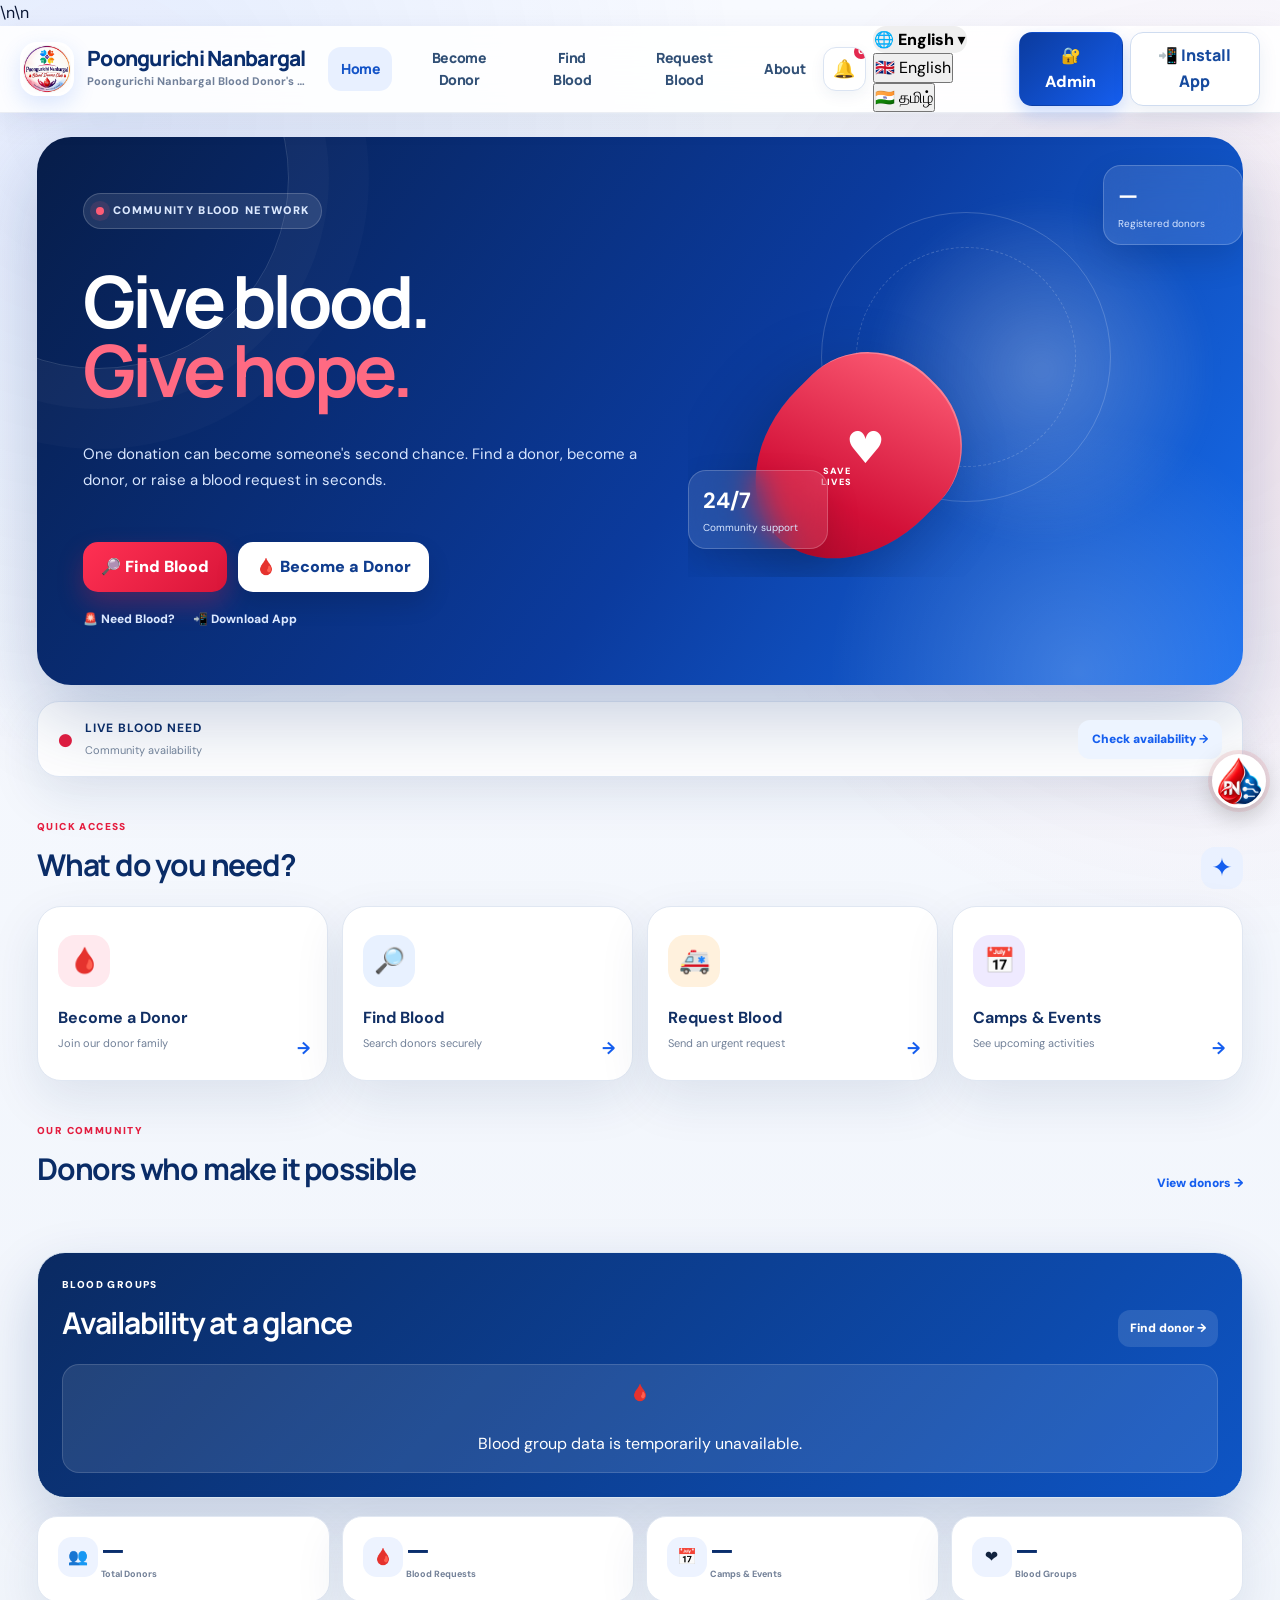
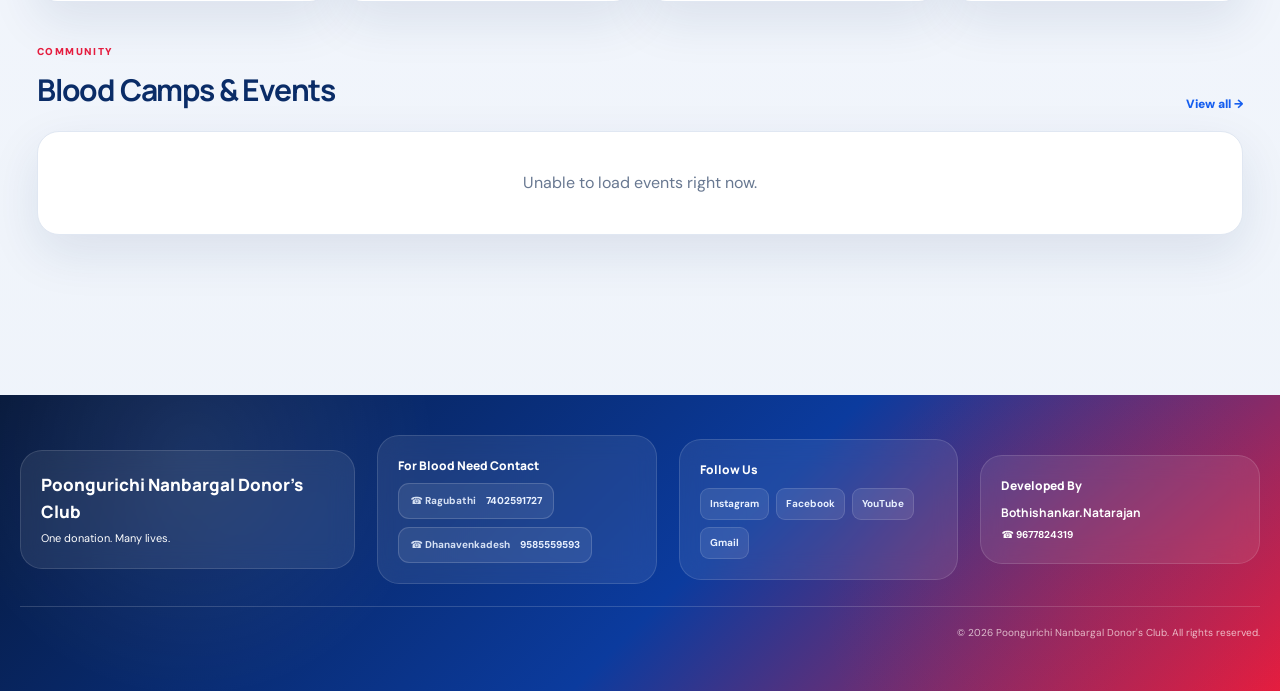
==== commit 1d36790a: "Update index.html" ====
--- a/index.html
+++ b/index.html
@@ -148,7 +148,7 @@
 }
 </style>
 
-</head>
+\n<style id="pn-my-id-card-professional-css">\n  .pn-idcard-modal{position:fixed;inset:0;z-index:99999;display:none;align-items:center;justify-content:center;padding:18px;background:rgba(7,24,55,.68);backdrop-filter:blur(10px);-webkit-backdrop-filter:blur(10px)}\n  .pn-idcard-modal.show{display:flex}\n  .pn-idcard-dialog{width:min(560px,100%);max-height:min(92vh,900px);overflow:auto;background:#fff;border-radius:28px;box-shadow:0 30px 90px rgba(0,0,0,.28);padding:24px;border:1px solid rgba(255,255,255,.7)}\n  .pn-idcard-head{display:flex;gap:16px;justify-content:space-between;align-items:flex-start;margin-bottom:18px}\n  .pn-idcard-kicker{font-size:11px;font-weight:900;letter-spacing:.16em;color:#e51c2a}\n  .pn-idcard-head h2{margin:5px 0 4px;color:#0c2f6b;font-size:27px;line-height:1.1}\n  .pn-idcard-head p{margin:0;color:#68768a;font-size:13px;line-height:1.45}\n  .pn-idcard-close{width:40px;height:40px;border:0;border-radius:14px;background:#eef3f9;color:#0c2f6b;font-size:27px;cursor:pointer}\n  .pn-idcard-form{display:grid;gap:14px}\n  .pn-idcard-form label{display:grid;gap:7px;font-size:13px;font-weight:800;color:#34445b}\n  .pn-idcard-form input{width:100%;box-sizing:border-box;border:1px solid #d4dfec;border-radius:14px;padding:14px 15px;font-size:16px;outline:none;background:#fbfdff;color:#172033}\n  .pn-idcard-form input:focus{border-color:#1d65c1;box-shadow:0 0 0 4px rgba(29,101,193,.12)}\n  .pn-idcard-primary,.pn-idcard-download{width:100%;border:0;border-radius:15px;padding:14px 16px;font-size:15px;font-weight:900;cursor:pointer}\n  .pn-idcard-primary{background:linear-gradient(135deg,#0c2f6b,#1d65c1);color:#fff}\n  .pn-idcard-primary:disabled{opacity:.65;cursor:wait}\n  .pn-idcard-download{margin-top:12px;background:linear-gradient(135deg,#e51c2a,#ff5360);color:#fff;box-shadow:0 10px 25px rgba(229,28,42,.2)}\n  .pn-idcard-status{min-height:20px;font-size:13px;font-weight:800;line-height:1.4;color:#66758a}\n  .pn-idcard-status.loading{color:#1d65c1}.pn-idcard-status.success{color:#16834a}.pn-idcard-status.error{color:#d21d2b}\n  .pn-idcard-preview-wrap{margin-top:20px;padding-top:18px;border-top:1px solid #e4eaf2}\n  .pn-idcard-preview-label{font-size:12px;font-weight:900;color:#0c2f6b;margin-bottom:10px}\n  .pn-idcard-preview{display:block;width:min(100%,430px);margin:0 auto;border-radius:20px;box-shadow:0 18px 45px rgba(12,47,107,.2);background:#edf3fa}\n  @media(max-width:600px){.pn-idcard-modal{padding:10px}.pn-idcard-dialog{border-radius:22px;padding:18px;max-height:94vh}.pn-idcard-head h2{font-size:24px}.pn-idcard-close{width:36px;height:36px;font-size:24px}.pn-idcard-form input{padding:13px}.pn-idcard-preview{width:100%}}\n</style>\n</head>
 
 
 <body>
@@ -308,10 +308,14 @@
       <button type="button" onclick="goTo('find'); closeMobileMenu();"><span>🔎</span><b>Find Donor</b></button>
       <button type="button" onclick="goTo('request'); closeMobileMenu();"><span>🚨</span><b>Blood Request</b></button>
       <button type="button" onclick="goTo('home'); setTimeout(scrollToCommunity,80); closeMobileMenu();"><span>👥</span><b>Donor Community</b></button>
+      <button type="button" onclick="openMyProfile(); closeMobileMenu();"><span>👤</span><b>My Profile</b></button>
+      <button type="button" onclick="openMyDonorIdCard(); closeMobileMenu();"><span>🪪</span><b>My ID Card</b></button>
+      <button type="button" onclick="openMyRequests(); closeMobileMenu();"><span>📋</span><b>My Requests</b></button>
       <button type="button" onclick="document.querySelector('.pn-self-update-btn')?.click(); closeMobileMenu();"><span>📅</span><b>Update Donation</b></button>
       <button type="button" onclick="openNotifications(); closeMobileMenu();"><span>🔔</span><b>Notifications</b></button>
       <button type="button" onclick="document.getElementById('pn-bot-toggle')?.click(); closeMobileMenu();"><span>🤖</span><b>PNBDC AI</b></button>
-      <button type="button" onclick="goTo('events'); closeMobileMenu();"><span>📍</span><b>Upcoming Camps</b></button>
+      <button type="button" onclick="openUpcomingCamps(); closeMobileMenu();"><span>📍</span><b>Upcoming Camps</b></button>
+      <button type="button" onclick="sharePNBDCApp(); closeMobileMenu();"><span>🔗</span><b>Share App</b></button>
       <button type="button" onclick="goTo('about'); closeMobileMenu();"><span>ℹ️</span><b>Help &amp; Support</b></button>
     </div>
     <div class="mobile-language-row">
@@ -1865,6 +1869,248 @@
 
 
     /* =========================================================
+       RESTORED MEMBER FEATURES
+       These use existing frontend/backend capabilities only.
+       No Google Sheet or Code.gs changes are required here.
+       ========================================================= */
+
+    function sharePNBDCApp() {
+      const shareData = {
+        title: "Poongurichi Nanbargal Blood Donors Club",
+        text: "Join Poongurichi Nanbargal Blood Donors Club and help save lives.",
+        url: window.location.href
+      };
+      if (navigator.share) {
+        navigator.share(shareData).catch(() => {});
+      } else if (navigator.clipboard) {
+        navigator.clipboard.writeText(window.location.href).then(() => toast("App link copied successfully."));
+      } else {
+        toast(window.location.href);
+      }
+    }
+
+    function openUpcomingCamps() {
+      goTo("home");
+      setTimeout(() => {
+        const el = document.querySelector("#page-home .pn2-events, #page-home #eventsSection, #page-home .events-section");
+        if (el) el.scrollIntoView({behavior:"smooth", block:"start"});
+        else if (typeof showAllEvents === "function") showAllEvents();
+        else toast("Upcoming camps are shown on the Home page when available.");
+      }, 120);
+    }
+
+    function openMyProfile() {
+      const saved = (() => { try { return JSON.parse(localStorage.getItem("pnbdc_last_donor_profile") || "null"); } catch(e) { return null; } })();
+      if (saved && saved.name) {
+        toast("Saved donor profile: " + saved.name);
+        return;
+      }
+      goTo("donor");
+      setTimeout(() => toast("Please register as a donor to create your profile."), 120);
+    }
+
+    /* =========================================================
+       MY ID CARD — DONOR ID + DOB VERIFICATION
+       ========================================================= */
+    function ensureMyIdCardModal() {
+      if (document.getElementById("pnMyIdCardModal")) return;
+      const modal = document.createElement("div");
+      modal.id = "pnMyIdCardModal";
+      modal.className = "pn-idcard-modal";
+      modal.setAttribute("aria-hidden", "true");
+      modal.innerHTML = `
+        <div class="pn-idcard-dialog" role="dialog" aria-modal="true" aria-labelledby="pnMyIdCardTitle">
+          <div class="pn-idcard-head">
+            <div>
+              <span class="pn-idcard-kicker">PNBDC DONOR PORTAL</span>
+              <h2 id="pnMyIdCardTitle">Get My ID Card</h2>
+              <p>Enter your Donor ID and Date of Birth to verify your identity.</p>
+            </div>
+            <button type="button" class="pn-idcard-close" aria-label="Close" onclick="closeMyIdCardModal()">×</button>
+          </div>
+          <form id="pnMyIdCardForm" class="pn-idcard-form" onsubmit="verifyAndPrepareMyIdCard(event)">
+            <label>
+              <span>Donor ID</span>
+              <input id="pnMyIdCardDonorId" type="text" inputmode="text" autocomplete="off" autocapitalize="characters" spellcheck="false" placeholder="PNBDC000001" maxlength="12" required>
+            </label>
+            <label>
+              <span>Date of Birth</span>
+              <input id="pnMyIdCardDob" type="date" autocomplete="bday" required>
+            </label>
+            <div id="pnMyIdCardStatus" class="pn-idcard-status" role="status" aria-live="polite"></div>
+            <button id="pnMyIdCardVerifyBtn" type="submit" class="pn-idcard-primary">Verify &amp; Get ID Card</button>
+          </form>
+          <div id="pnMyIdCardPreviewWrap" class="pn-idcard-preview-wrap" hidden>
+            <div class="pn-idcard-preview-label">Your verified PNBDC ID Card</div>
+            <img id="pnMyIdCardPreview" class="pn-idcard-preview" alt="PNBDC donor ID card preview">
+            <button id="pnMyIdCardDownloadBtn" type="button" class="pn-idcard-download" onclick="downloadMyVerifiedIdCard()">⬇️ Download ID Card</button>
+          </div>
+        </div>
+      `;
+      modal.addEventListener("click", (event) => {
+        if (event.target === modal) closeMyIdCardModal();
+      });
+      document.body.appendChild(modal);
+    }
+
+    function closeMyIdCardModal() {
+      const modal = document.getElementById("pnMyIdCardModal");
+      if (!modal) return;
+      modal.classList.remove("show");
+      modal.setAttribute("aria-hidden", "true");
+      if (window.__PNBDC_MY_ID_CARD_PREVIEW_URL) {
+        URL.revokeObjectURL(window.__PNBDC_MY_ID_CARD_PREVIEW_URL);
+        window.__PNBDC_MY_ID_CARD_PREVIEW_URL = "";
+      }
+    }
+
+    function normalizeMyIdCardDob(input) {
+      const raw = String(input ?? "").trim();
+      if (!raw) return "";
+      if (/^\d{4}-\d{2}-\d{2}$/.test(raw)) return raw;
+      const m = raw.match(/^(\d{1,2})[\/.-](\d{1,2})[\/.-](\d{4})$/);
+      if (m) return `${m[3]}-${String(m[2]).padStart(2,"0")}-${String(m[1]).padStart(2,"0")}`;
+      const d = new Date(raw);
+      if (!Number.isNaN(d.getTime())) {
+        return `${d.getFullYear()}-${String(d.getMonth()+1).padStart(2,"0")}-${String(d.getDate()).padStart(2,"0")}`;
+      }
+      return "";
+    }
+
+    function setMyIdCardStatus(message, type="info") {
+      const el = document.getElementById("pnMyIdCardStatus");
+      if (!el) return;
+      el.className = "pn-idcard-status " + type;
+      el.textContent = message || "";
+    }
+
+    function resetMyIdCardPreview() {
+      const wrap = document.getElementById("pnMyIdCardPreviewWrap");
+      const img = document.getElementById("pnMyIdCardPreview");
+      if (wrap) wrap.hidden = true;
+      if (img) img.removeAttribute("src");
+      if (window.__PNBDC_MY_ID_CARD_PREVIEW_URL) {
+        URL.revokeObjectURL(window.__PNBDC_MY_ID_CARD_PREVIEW_URL);
+        window.__PNBDC_MY_ID_CARD_PREVIEW_URL = "";
+      }
+      window.__PNBDC_MY_ID_CARD_BLOB = null;
+      window.__PNBDC_MY_ID_CARD_FILE = null;
+    }
+
+    function openMyDonorIdCard() {
+      ensureMyIdCardModal();
+      resetMyIdCardPreview();
+      const form = document.getElementById("pnMyIdCardForm");
+      const status = document.getElementById("pnMyIdCardStatus");
+      const button = document.getElementById("pnMyIdCardVerifyBtn");
+      if (form) form.reset();
+      if (status) { status.className = "pn-idcard-status"; status.textContent = ""; }
+      if (button) { button.disabled = false; button.textContent = "Verify & Get ID Card"; }
+      const modal = document.getElementById("pnMyIdCardModal");
+      modal.classList.add("show");
+      modal.setAttribute("aria-hidden", "false");
+      setTimeout(() => document.getElementById("pnMyIdCardDonorId")?.focus(), 120);
+    }
+
+    async function verifyAndPrepareMyIdCard(event) {
+      event.preventDefault();
+      const idInput = document.getElementById("pnMyIdCardDonorId");
+      const dobInput = document.getElementById("pnMyIdCardDob");
+      const button = document.getElementById("pnMyIdCardVerifyBtn");
+      const donorId = String(idInput?.value || "").trim().toUpperCase();
+      const enteredDob = normalizeMyIdCardDob(dobInput?.value);
+
+      resetMyIdCardPreview();
+      if (!/^PNBDC\d{6}$/.test(donorId)) {
+        setMyIdCardStatus("Please enter a valid Donor ID, for example PNBDC000001.", "error");
+        idInput?.focus();
+        return;
+      }
+      if (!enteredDob) {
+        setMyIdCardStatus("Please select your correct Date of Birth.", "error");
+        dobInput?.focus();
+        return;
+      }
+
+      if (button) { button.disabled = true; button.textContent = "Verifying…"; }
+      setMyIdCardStatus("Checking your Donor ID and Date of Birth…", "loading");
+
+      try {
+        if (!window.BloodDonationAPI || typeof BloodDonationAPI.getDonors !== "function") {
+          throw new Error("Donor service is not available. Please try again.");
+        }
+        const donors = await BloodDonationAPI.getDonors();
+        const donor = (Array.isArray(donors) ? donors : []).find(item => {
+          const candidateId = String(value(item,"Donor_ID","donorId","DonorID","ID","id") || "").trim().toUpperCase();
+          const candidateDob = normalizeMyIdCardDob(value(item,"DOB","dob","Date_of_Birth","dateOfBirth"));
+          return candidateId === donorId && candidateDob === enteredDob;
+        });
+
+        if (!donor) {
+          setMyIdCardStatus("Donor ID or Date of Birth is incorrect. Please check both details and try again.", "error");
+          if (button) { button.disabled = false; button.textContent = "Verify & Get ID Card"; }
+          return;
+        }
+
+        setMyIdCardStatus("Verified. Preparing your professional ID card…", "success");
+        const blob = await createProfessionalDonorIdCard(donor);
+        const safeName = String(value(donor,"Name","name") || "Donor").replace(/[^a-z0-9]+/gi,"_").replace(/^_+|_+$/g,"") || "Donor";
+        const file = new File([blob], `${safeName}_PNBDC_ID_Card.png`, {type:"image/png"});
+        window.__PNBDC_MY_ID_CARD_BLOB = blob;
+        window.__PNBDC_MY_ID_CARD_FILE = file;
+
+        const previewUrl = URL.createObjectURL(blob);
+        window.__PNBDC_MY_ID_CARD_PREVIEW_URL = previewUrl;
+        const preview = document.getElementById("pnMyIdCardPreview");
+        const wrap = document.getElementById("pnMyIdCardPreviewWrap");
+        if (preview) preview.src = previewUrl;
+        if (wrap) wrap.hidden = false;
+        setMyIdCardStatus("✓ Verified. Your ID card is ready.", "success");
+        if (button) { button.disabled = false; button.textContent = "Generate Again"; }
+        setTimeout(() => document.getElementById("pnMyIdCardDownloadBtn")?.focus(), 100);
+      } catch (error) {
+        console.error("My ID card verification/generation error:", error);
+        setMyIdCardStatus(error?.message || "Unable to prepare your ID card. Please try again.", "error");
+        if (button) { button.disabled = false; button.textContent = "Verify & Get ID Card"; }
+      }
+    }
+
+    function downloadMyVerifiedIdCard() {
+      const blob = window.__PNBDC_MY_ID_CARD_BLOB;
+      const file = window.__PNBDC_MY_ID_CARD_FILE;
+      if (!blob || !file) {
+        setMyIdCardStatus("Please verify your Donor ID and Date of Birth first.", "error");
+        return;
+      }
+      const url = URL.createObjectURL(blob);
+      const a = document.createElement("a");
+      a.href = url;
+      a.download = file.name || "PNBDC_ID_Card.png";
+      document.body.appendChild(a);
+      a.click();
+      a.remove();
+      setTimeout(() => URL.revokeObjectURL(url), 1500);
+      setMyIdCardStatus("✓ ID card downloaded successfully.", "success");
+      toast("Professional PNBDC ID Card downloaded.");
+    }
+
+    async function openMyRequests() {
+      try {
+        const requests = await window.BloodDonationAPI.getBloodRequests();
+        const mobile = prompt("Enter the contact number used in your blood request:");
+        if (!mobile) return;
+        const digits = String(mobile).replace(/\D/g, "");
+        const mine = requests.filter(r => String(r.contactNumber || r.Contact_Number || r.Contact_Mobile || r.Mobile || r.Phone || "").replace(/\D/g, "") === digits);
+        if (!mine.length) { toast("No blood requests found for this contact number."); return; }
+        const summary = mine.map(r => `${r.requestId || r.Request_ID || "Request"} • ${r.bloodGroup || r.Blood_Group || ""} • ${r.status || r.Status || "Pending"}`).join("\n");
+        alert("My Blood Requests\n\n" + summary);
+      } catch (error) {
+        console.error(error);
+        toast(error?.message || "Unable to load your requests.");
+      }
+    }
+
+    /* =========================================================
        NAVIGATION
        ========================================================= */
 
@@ -2894,6 +3140,16 @@
             }
 
             const registeredDonorId = registrationResult?.donorId || registrationResult?.Donor_ID || "";
+            try {
+              localStorage.setItem("pnbdc_last_donor_profile", JSON.stringify({
+                donorId: registeredDonorId,
+                name: String(form.elements.namedItem("Name")?.value || "").trim(),
+                mobile: String(form.elements.namedItem("Mobile")?.value || "").trim(),
+                savedAt: new Date().toISOString()
+              }));
+            } catch (profileStoreError) {
+              console.warn("PNBDC profile cache unavailable:", profileStoreError);
+            }
             if (registeredDonorId && __pendingDonorPhotoDataUrl) saveCachedDonorPhoto(registeredDonorId, __pendingDonorPhotoDataUrl);
             __pendingDonorPhotoDataUrl = "";
 
@@ -3929,113 +4185,193 @@
       return await new Promise((resolve,reject)=>canvas.toBlob(b=>b?resolve(b):reject(new Error("Could not create PNG image.")),"image/png",1));
     }
 
-    async function createProfessionalDonorIdCard(donor) {
-      const name = String(value(donor,"Name","name") || "Donor").trim();
-      const donorId = String(value(donor,"Donor_ID","donorId","DonorID","ID","id") || "—").trim();
-      const blood = String(value(donor,"Blood_Group","bloodGroup","BloodGroup") || "—").trim();
-      const mobile = String(value(donor,"Mobile","mobile","Phone") || "—").trim();
-      const city = String(value(donor,"City","city") || "—").trim();
-      const district = String(value(donor,"District","district") || "—").trim();
-      const dob = dateOnly(value(donor,"DOB","dob"));
-      const donorIdForPhoto = String(value(donor,"Donor_ID","donorId","DonorID","ID","id") || "").trim();
-      const storedPhotoUrl = String(value(donor,"Photo_URL","photoUrl","PhotoURL","photoURL","Photo_Url") || "").trim();
-      const cachedPhoto = getCachedDonorPhoto(donorIdForPhoto);
-      let photoUrl = cachedPhoto || storedPhotoUrl;
-      if (!cachedPhoto && storedPhotoUrl) {
-        try {
-          const serverPhoto = await Promise.race([
-            BloodDonationAPI.getDonorPhotoData({ photoUrl: storedPhotoUrl }),
-            new Promise((_, reject) => setTimeout(() => reject(new Error("PHOTO_FETCH_TIMEOUT")), 25000))
-          ]);
-          if (serverPhoto && serverPhoto.success && serverPhoto.dataUrl) {
-            photoUrl = serverPhoto.dataUrl;
-            if (donorIdForPhoto) saveCachedDonorPhoto(donorIdForPhoto, photoUrl);
-          }
-        } catch (_) {}
-      }
-
-      const cardLang = (typeof getDonorCardLanguage === "function") ? getDonorCardLanguage(donor) : getAppLanguage();
-      const ta = cardLang === "ta";
-      const t = ta ? {
-        club1:"பூங்குறிச்சி நண்பர்கள்",
-        club2:"இரத்த தான நன்கொடையாளர்கள் சங்கம்",
-        official:"அதிகாரப்பூர்வ நன்கொடையாளர் அடையாள அட்டை",
-        photo:"நன்கொடையாளர் புகைப்படம்",
-        blood:"இரத்த வகை",
-        id:"நன்கொடையாளர் ID",
-        mobile:"கைபேசி எண்",
-        dob:"பிறந்த தேதி",
-        location:"இடம்",
-        footer:"இரத்த தானம் செய்வோம் • உயிரைக் காப்போம் • ஹீரோவாக இருப்போம்"
-      } : {
-        club1:"POONGURICHI NANBARGAL",
-        club2:"BLOOD DONORS CLUB",
-        official:"OFFICIAL DONOR ID CARD",
-        photo:"DONOR PHOTO",
-        blood:"BLOOD GROUP",
-        id:"DONOR ID",
-        mobile:"MOBILE",
-        dob:"DATE OF BIRTH",
-        location:"LOCATION",
-        footer:"DONATE BLOOD • SAVE LIFE • BE A HERO"
-      };
-
-      const canvas = document.createElement("canvas");
-      canvas.width = 1200; canvas.height = 760;
-      const ctx = canvas.getContext("2d");
-      if (!ctx) throw new Error("Your browser cannot generate the ID card.");
-
-      const rr = (x,y,w,h,r,fill,stroke,sw=1) => { ctx.beginPath(); ctx.roundRect(x,y,w,h,r); if(fill){ctx.fillStyle=fill;ctx.fill();} if(stroke){ctx.lineWidth=sw;ctx.strokeStyle=stroke;ctx.stroke();} };
-      const fontFamily = '"Noto Sans Tamil","Nirmala UI","Latha",Arial,sans-serif';
-      const fitText = (text, maxWidth, startSize, weight=700) => {
-        let size = startSize;
-        while (size > 14) {
-          ctx.font = `${weight} ${size}px ${fontFamily}`;
-          if (ctx.measureText(String(text)).width <= maxWidth) break;
-          size -= 1;
-        }
-        return size;
-      };
-      const logo = await loadImageSafe("icons/poongurichi-logo.jpeg");
-      const photo = photoUrl ? await loadImageForCard(photoUrl) : null;
-
-      ctx.fillStyle="#edf3fa"; ctx.fillRect(0,0,1200,760);
-      rr(30,30,1140,700,34,"#ffffff","#cbd8e8",4);
-      rr(30,30,1140,155,34,"#123b82",null);
-      if (logo) { ctx.save(); ctx.beginPath(); ctx.arc(120,108,62,0,Math.PI*2); ctx.clip(); ctx.drawImage(logo,58,46,124,124); ctx.restore(); }
-
-      ctx.fillStyle="#ffffff";
-      ctx.font=`800 ${ta ? 34 : 42}px ${fontFamily}`; ctx.fillText(t.club1,215,92);
-      ctx.font=`500 ${ta ? 22 : 24}px ${fontFamily}`; ctx.fillText(t.club2,215,132);
-      ctx.font=`700 ${ta ? 18 : 20}px ${fontFamily}`; ctx.textAlign="right"; ctx.fillText(t.official,1135,110); ctx.textAlign="left";
-
-      rr(72,220,250,330,24,"#f3f7fc","#d7e2ef",2);
-      if (photo) {
-        ctx.save(); ctx.beginPath(); ctx.roundRect(92,240,210,250,18); ctx.clip();
-        const scale=Math.max(210/photo.width,250/photo.height); const w=photo.width*scale,h=photo.height*scale;
-        ctx.drawImage(photo,197-w/2,365-h/2,w,h); ctx.restore();
-      } else {
-        ctx.fillStyle="#dce9f7"; ctx.fillRect(92,240,210,250);
-        ctx.fillStyle="#123b82"; ctx.font=`700 70px ${fontFamily}`; ctx.textAlign="center"; ctx.fillText(name.split(/\s+/).slice(0,2).map(x=>x[0]).join("").toUpperCase(),197,390); ctx.textAlign="left";
-      }
-      ctx.fillStyle="#5d6f84"; ctx.font=`600 ${ta ? 16 : 18}px ${fontFamily}`; ctx.textAlign="center"; ctx.fillText(t.photo,197,525); ctx.textAlign="left";
-
-      ctx.fillStyle="#123b82";
-      ctx.font=`800 ${fitText(name,680,38,800)}px ${fontFamily}`; ctx.fillText(name,365,260);
-      rr(365,285,165,62,30,"#d9273f",null); ctx.fillStyle="#ffffff"; ctx.font=`800 32px ${fontFamily}`; ctx.textAlign="center"; ctx.fillText(blood,447,327); ctx.textAlign="left";
-      ctx.fillStyle="#64748b"; ctx.font=`600 ${ta ? 16 : 18}px ${fontFamily}`; ctx.fillText(t.blood,550,325);
-
-      const fields=[[t.id,donorId],[t.mobile,mobile],[t.dob,dob],[t.location,[city,district].filter(Boolean).join(", ") || "—"]];
-      let fy=400;
-      fields.forEach(([label,val])=>{
-        ctx.fillStyle="#123b82"; ctx.font=`700 ${ta ? 16 : 18}px ${fontFamily}`; ctx.fillText(label,365,fy);
-        ctx.fillStyle="#172033"; ctx.font=`600 ${fitText(String(val||"—"),500,25,600)}px ${fontFamily}`; ctx.fillText(String(val||"—"),565,fy);
-        ctx.strokeStyle="#e1e8f0"; ctx.lineWidth=2; ctx.beginPath(); ctx.moveTo(365,fy+18); ctx.lineTo(1090,fy+18); ctx.stroke(); fy+=62;
-      });
-
-      rr(365,665,725,40,18,"#eef6ff",null); ctx.fillStyle="#123b82"; ctx.font=`700 ${ta ? 15 : 18}px ${fontFamily}`; ctx.textAlign="center"; ctx.fillText(t.footer,727,691); ctx.textAlign="left";
-      return await new Promise((resolve,reject)=>canvas.toBlob(b=>b?resolve(b):reject(new Error("Could not create ID card PNG.")),"image/png",1));
-    }
+    /*
+ PNBDC — COMPLETE ID CARD GENERATOR REPLACEMENT
+
+ Replace the existing createProfessionalDonorIdCard(donor) function with
+ this function. It keeps the existing donor data/API/photo logic and adds:
+   - Attached PNBDC logo: icons/poongurichi-logo.jpeg
+   - Full mobile number on the private donor ID card
+   - Working QR code containing only the donor profile URL
+   - Front + Back card in one mobile-friendly PNG (1200 x 1560)
+   - Emergency Contact: PNBDC Helpline Number : 97507 85555
+   - Back footer: Unit of Poongurichi Nanbargal
+   - Existing + new + duplicate donor flows continue to call the same function
+
+ IMPORTANT:
+ The QR generator library is loaded only when the ID card is generated.
+ No Google Sheet / Apps Script / donor data structure changes are required.
+*/
+
+async function createProfessionalDonorIdCard(donor) {
+  const name = String(value(donor,"Name","name") || "Donor").trim();
+  const donorId = String(value(donor,"Donor_ID","donorId","DonorID","ID","id") || "—").trim();
+  const blood = String(value(donor,"Blood_Group","bloodGroup","BloodGroup") || "—").trim();
+  const mobile = String(value(donor,"Mobile","mobile","Phone","Contact_Number") || "—").trim();
+  const city = String(value(donor,"City","city","Town","Town_Village") || "").trim();
+  const district = String(value(donor,"District","district") || "").trim();
+  const dob = dateOnly(value(donor,"DOB","dob"));
+  const lastDonation = dateOnly(value(donor,"Last_Donation_Date","lastDonationDate","Last_Donation","lastDonation"));
+
+  const donorIdForPhoto = String(value(donor,"Donor_ID","donorId","DonorID","ID","id") || "").trim();
+  const storedPhotoUrl = String(value(donor,"Photo_URL","photoUrl","PhotoURL","photoURL","Photo_Url") || "").trim();
+  let photoUrl = typeof getCachedDonorPhoto === "function" ? getCachedDonorPhoto(donorIdForPhoto) : "";
+
+  // Server-side Drive -> data URL is preferred because it avoids browser CORS problems.
+  if (!photoUrl && storedPhotoUrl && typeof BloodDonationAPI !== "undefined" && typeof BloodDonationAPI.getDonorPhotoData === "function") {
+    try {
+      const serverPhoto = await Promise.race([
+        BloodDonationAPI.getDonorPhotoData({photoUrl: storedPhotoUrl}),
+        new Promise((_, reject) => setTimeout(() => reject(new Error("PHOTO_FETCH_TIMEOUT")), 20000))
+      ]);
+      if (serverPhoto?.success && serverPhoto.dataUrl) {
+        photoUrl = serverPhoto.dataUrl;
+        if (donorIdForPhoto && typeof saveCachedDonorPhoto === "function") saveCachedDonorPhoto(donorIdForPhoto, photoUrl);
+      }
+    } catch (error) {
+      console.warn("Server-side donor photo load failed:", error);
+    }
+  }
+
+  if (!photoUrl) photoUrl = storedPhotoUrl;
+
+  const cardLang = typeof getDonorCardLanguage === "function"
+    ? getDonorCardLanguage(donor)
+    : (typeof getAppLanguage === "function" ? getAppLanguage() : "en");
+  const ta = cardLang === "ta";
+  const t = ta ? {
+    club1:"பூங்குறிச்சி நண்பர்கள்", club2:"இரத்த தான நன்கொடையாளர்கள் சங்கம்",
+    donor:"தன்னார்வ இரத்த தான நன்கொடையாளர்", blood:"இரத்த வகை", id:"நன்கொடையாளர் ID",
+    mobile:"கைபேசி எண்", dob:"பிறந்த தேதி", location:"இடம்", lastDonation:"கடைசி இரத்த தானம்",
+    emergency:"அவசர தொடர்பு", helpline:"PNBDC உதவி எண்", scan:"விவரங்களுக்கு ஸ்கேன் செய்யவும்",
+    footer:"பூங்குறிச்சி நண்பர்கள் • இரத்த தான நன்கொடையாளர்கள் சங்கம்"
+  } : {
+    club1:"Poongurichi Nanbargal", club2:"Blood Donor’s Club",
+    donor:"VOLUNTARY BLOOD DONOR", blood:"BLOOD GROUP", id:"DONOR ID",
+    mobile:"MOBILE", dob:"DATE OF BIRTH", location:"TOWN / VILLAGE", lastDonation:"LAST DONATION",
+    emergency:"Emergency Contact", helpline:"PNBDC Helpline Number", scan:"SCAN FOR DONOR DETAILS",
+    footer:"Poongurichi Nanbargal • Blood Donors Club"
+  };
+
+  async function ensurePNBDCQRLIB() {
+    if (window.qrcode) return window.qrcode;
+    await new Promise((resolve, reject) => {
+      const existing = document.querySelector('script[data-pnbdc-qrcode="1"]');
+      if (existing) {
+        if (window.qrcode) return resolve();
+        existing.addEventListener("load", resolve, {once:true});
+        existing.addEventListener("error", reject, {once:true});
+        return;
+      }
+      const script = document.createElement("script");
+      script.src = "https://cdn.jsdelivr.net/npm/qrcode-generator@1.4.4/qrcode.js";
+      script.async = true;
+      script.dataset.pnbdcQrcode = "1";
+      script.onload = resolve;
+      script.onerror = () => reject(new Error("QR_LIBRARY_LOAD_FAILED"));
+      document.head.appendChild(script);
+    });
+    if (!window.qrcode) throw new Error("QR library unavailable");
+    return window.qrcode;
+  }
+
+  async function drawQR(ctx, text, x, y, size) {
+    try {
+      const qrcode = await ensurePNBDCQRLIB();
+      const qr = qrcode(0,"H"); qr.addData(text); qr.make();
+      const count = qr.getModuleCount(); const cell = size / count;
+      ctx.save(); ctx.fillStyle="#fff"; ctx.fillRect(x-14,y-14,size+28,size+28); ctx.fillStyle="#0c2f6b";
+      for(let row=0;row<count;row++) for(let col=0;col<count;col++) if(qr.isDark(row,col)) ctx.fillRect(x+col*cell,y+row*cell,Math.ceil(cell),Math.ceil(cell));
+      const cx=x+size/2, cy=y+size/2, r=Math.max(8,size*.032);
+      ctx.fillStyle="#fff"; ctx.beginPath(); ctx.arc(cx,cy,r+5,0,Math.PI*2); ctx.fill();
+      ctx.fillStyle="#e51c2a"; ctx.beginPath(); ctx.moveTo(cx,cy-r); ctx.bezierCurveTo(cx-r*1.2,cy-r*.15,cx-r*.9,cy+r,cx,cy+r*1.2); ctx.bezierCurveTo(cx+r*.9,cy+r,cx+r*1.2,cy-r*.15,cx,cy-r); ctx.fill();
+      ctx.restore(); return true;
+    } catch(e) { console.warn("PNBDC QR generation failed:",e); return false; }
+  }
+
+  async function loadPhotoForCard(src) {
+    const raw=String(src||"").trim(); if(!raw) return null;
+    if(raw.startsWith("data:image/")) return await loadImageSafe(raw);
+    let img=await loadImageSafe(raw); if(img) return img;
+    const driveId=raw.match(/[?&]id=([^&]+)/)?.[1] || raw.match(/\/d\/([^/]+)/)?.[1];
+    const candidates=[];
+    if(driveId){
+      candidates.push(`https://drive.google.com/thumbnail?id=${encodeURIComponent(driveId)}&sz=w1200`);
+      candidates.push(`https://drive.google.com/uc?export=view&id=${encodeURIComponent(driveId)}`);
+    }
+    for(const candidate of candidates){ img=await loadImageSafe(candidate); if(img) return img; }
+    return null;
+  }
+
+  const W=1080, H=1520, canvas=document.createElement("canvas");
+  canvas.width=W; canvas.height=H;
+  const ctx=canvas.getContext("2d"); if(!ctx) throw new Error("Your browser cannot generate the ID card.");
+  const fontFamily='"Noto Sans Tamil","Nirmala UI","Latha",Arial,sans-serif';
+  const rr=(x,y,w,h,r,fill,stroke,sw=1)=>{ctx.beginPath();ctx.roundRect(x,y,w,h,r);if(fill){ctx.fillStyle=fill;ctx.fill();}if(stroke){ctx.lineWidth=sw;ctx.strokeStyle=stroke;ctx.stroke();}};
+  const fit=(text,max,start,weight=700)=>{let n=start;while(n>16){ctx.font=`${weight} ${n}px ${fontFamily}`;if(ctx.measureText(String(text)).width<=max)break;n--;}return n;};
+  const drop=(x,y,s=1)=>{ctx.save();ctx.translate(x,y);ctx.scale(s,s);ctx.fillStyle="#e51c2a";ctx.beginPath();ctx.moveTo(0,-58);ctx.bezierCurveTo(-48,-12,-44,25,0,54);ctx.bezierCurveTo(44,25,48,-12,0,-58);ctx.fill();ctx.fillStyle="#fff";ctx.beginPath();ctx.arc(-9,-23,7,0,Math.PI*2);ctx.fill();ctx.restore();};
+
+  // Clean portrait background and premium header.
+  ctx.fillStyle="#edf3fa"; ctx.fillRect(0,0,W,H);
+  rr(28,28,W-56,H-56,42,"#fff","#d3dfec",4);
+  ctx.save();ctx.beginPath();ctx.roundRect(28,28,W-56,205,42);ctx.clip();
+  ctx.fillStyle="#0b3478";ctx.fillRect(28,28,W-56,205);
+  ctx.fillStyle="#e51c2a";ctx.beginPath();ctx.moveTo(620,28);ctx.lineTo(W-28,28);ctx.lineTo(W-28,130);ctx.lineTo(820,233);ctx.closePath();ctx.fill();ctx.restore();
+
+  const logo=await loadImageSafe("icons/poongurichi-logo.jpeg");
+  if(logo){ctx.save();ctx.beginPath();ctx.arc(130,130,82,0,Math.PI*2);ctx.clip();ctx.drawImage(logo,48,48,164,164);ctx.restore();}
+  ctx.fillStyle="#fff";ctx.font=`800 ${ta?38:46}px ${fontFamily}`;ctx.fillText(t.club1,240,102);
+  ctx.fillStyle="#ffec3d";ctx.font=`800 ${ta?25:31}px ${fontFamily}`;ctx.fillText(t.club2,240,145);
+  ctx.fillStyle="#fff";ctx.font=`700 18px ${fontFamily}`;ctx.fillText("DONATE  |  SUPPORT  |  SAVE LIVES",240,181);
+  drop(950,105,1.05);
+
+  // Portrait photo — server-fetched Drive image is used when available.
+  const photo=await loadPhotoForCard(photoUrl);
+  rr(70,275,370,455,28,"#eef4fb","#cfdaea",3);
+  if(photo){
+    ctx.save();ctx.beginPath();ctx.roundRect(86,291,338,423,22);ctx.clip();
+    const scale=Math.max(338/photo.width,423/photo.height);const pw=photo.width*scale,ph=photo.height*scale;
+    ctx.drawImage(photo,255-pw/2,502-ph/2,pw,ph);ctx.restore();
+  } else {
+    ctx.fillStyle="#dce8f6";ctx.fillRect(86,291,338,423);ctx.fillStyle="#123b82";ctx.font=`800 92px ${fontFamily}`;ctx.textAlign="center";ctx.fillText(name.split(/\\s+/).slice(0,2).map(x=>x[0]).join("").toUpperCase(),255,535);ctx.textAlign="left";
+  }
+
+  ctx.fillStyle="#0c2f6b";ctx.font=`800 ${fit(name,560,48,800)}px ${fontFamily}`;ctx.fillText(name,480,318);
+  rr(480,345,380,58,29,"#e51c2a",null);ctx.fillStyle="#fff";ctx.font=`800 ${ta?22:25}px ${fontFamily}`;ctx.textAlign="center";ctx.fillText(t.donor,670,382);ctx.textAlign="left";
+  rr(875,345,125,58,29,"#0c2f6b",null);ctx.fillStyle="#fff";ctx.font=`800 30px ${fontFamily}`;ctx.textAlign="center";ctx.fillText(blood,937,383);ctx.textAlign="left";
+
+  const fields=[[t.id,donorId],[t.mobile,mobile],[t.dob,dob||"—"],[t.location,[city,district].filter(Boolean).join(", ")||"—"],[t.lastDonation,lastDonation||"—"]];
+  let fy=470;
+  fields.forEach((pair,i)=>{
+    ctx.fillStyle=i===4?"#e51c2a":"#0c2f6b";ctx.beginPath();ctx.arc(470,fy-8,25,0,Math.PI*2);ctx.fill();ctx.fillStyle="#fff";ctx.font=`800 18px ${fontFamily}`;ctx.textAlign="center";ctx.fillText(["ID","☎","D","⌖","♥"][i],470,fy-2);ctx.textAlign="left";
+    ctx.fillStyle="#607086";ctx.font=`700 ${ta?15:17}px ${fontFamily}`;ctx.fillText(pair[0],510,fy);
+    ctx.fillStyle="#172033";ctx.font=`700 ${fit(String(pair[1]),455,22,700)}px ${fontFamily}`;ctx.fillText(String(pair[1]),650,fy);
+    ctx.strokeStyle="#e2e8f0";ctx.lineWidth=2;ctx.beginPath();ctx.moveTo(510,fy+18);ctx.lineTo(995,fy+18);ctx.stroke();fy+=62;
+  });
+
+  // QR card.
+  rr(735,805,260,285,24,"#f7fbff","#d7e4f1",3);
+  const profileUrl="https://poongurichinanbargal.github.io/blood-donationapp/?donor="+encodeURIComponent(donorId);
+  const qrOk=await drawQR(ctx,profileUrl,775,845,180);
+  ctx.fillStyle="#0c2f6b";ctx.font=`800 15px ${fontFamily}`;ctx.textAlign="center";ctx.fillText(qrOk?t.scan:"QR unavailable",865,1055);ctx.textAlign="left";
+
+  // Blood-donation message / emergency strip.
+  rr(70,785,620,95,24,"#eef5ff","#d7e4f1",2);
+  ctx.fillStyle="#0c2f6b";ctx.font=`800 22px ${fontFamily}`;ctx.fillText(ta?"ஒரு தானம் • பல உயிர்கள்":"ONE DONATION • MANY LIVES",100,825);
+  ctx.fillStyle="#e51c2a";ctx.font=`700 17px ${fontFamily}`;ctx.fillText(ta?"உங்கள் இரத்த தானம் ஒரு உயிரைக் காப்பாற்றும்":"Your donation can help save a life.",100,855);
+
+  rr(70,1115,925,105,24,"#ffe8ea",null);drop(120,1167,.45);
+  ctx.fillStyle="#e51c2a";ctx.font=`800 21px ${fontFamily}`;ctx.fillText(t.emergency,165,1158);
+  ctx.fillStyle="#172033";ctx.font=`800 23px ${fontFamily}`;ctx.fillText(`${t.helpline} : 97507 85555`,165,1193);
+
+  ctx.fillStyle="#0b3478";ctx.fillRect(28,1265,W-56,227);
+  ctx.fillStyle="#fff";ctx.font=`800 28px ${fontFamily}`;ctx.fillText(t.footer,70,1318);
+  ctx.fillStyle="#dbe9ff";ctx.font=`600 18px ${fontFamily}`;ctx.fillText("This card identifies the holder as a registered voluntary blood donor.",70,1360);
+  ctx.fillText("This is not a medical card. Please keep your donor details updated.",70,1392);
+  ctx.fillStyle="#ffec3d";ctx.font=`800 20px ${fontFamily}`;ctx.fillText("SAFE BLOOD  •  STRONGER COMMUNITIES  •  TOGETHER WE SAVE LIVES",70,1450);
+
+  return await new Promise((resolve,reject)=>canvas.toBlob(blob=>blob?resolve(blob):reject(new Error("Could not create ID card PNG.")),"image/png",1));
+}
 
     async function loadImageSafe(src) {
       return await new Promise((resolve)=>{
--- a/style.css
+++ b/style.css
@@ -4239,3 +4239,185 @@
     padding-right: 2px !important;
   }
 }
+
+/* =========================================================
+   PNBDC MOBILE MENU — PREMIUM LIST STYLE V1
+   Clean mobile menu: no pill-shaped buttons, compact rows,
+   better hierarchy and touch targets.
+   ========================================================= */
+@media (max-width: 850px) {
+  .mobile-menu-panel {
+    left: 14px !important;
+    right: auto !important;
+    width: min(340px, calc(100vw - 28px)) !important;
+    max-width: calc(100vw - 28px) !important;
+    max-height: calc(100dvh - 98px) !important;
+    overflow-y: auto !important;
+    overflow-x: hidden !important;
+    padding: 8px !important;
+    border-radius: 24px !important;
+    background: rgba(255,255,255,.96) !important;
+    border: 1px solid rgba(255,255,255,.95) !important;
+    box-shadow: 0 22px 60px rgba(16,42,86,.22) !important;
+    -webkit-backdrop-filter: blur(24px) !important;
+    backdrop-filter: blur(24px) !important;
+  }
+
+  .mobile-menu-title {
+    min-height: 50px !important;
+    padding: 7px 8px 7px 12px !important;
+    margin-bottom: 2px !important;
+    border-bottom: 1px solid rgba(16,42,86,.08) !important;
+  }
+
+  .mobile-menu-title strong {
+    font-size: 18px !important;
+    letter-spacing: -.25px !important;
+  }
+
+  .mobile-menu-title button {
+    width: 36px !important;
+    height: 36px !important;
+    border-radius: 12px !important;
+    font-size: 23px !important;
+    background: #f3f6fb !important;
+  }
+
+  .mobile-menu-grid {
+    display: grid !important;
+    grid-template-columns: 1fr !important;
+    gap: 2px !important;
+    padding: 5px 3px 8px !important;
+  }
+
+  .mobile-menu-grid button {
+    width: 100% !important;
+    min-height: 46px !important;
+    height: 46px !important;
+    display: flex !important;
+    align-items: center !important;
+    gap: 12px !important;
+    padding: 5px 10px !important;
+    border: 0 !important;
+    border-radius: 13px !important;
+    background: transparent !important;
+    color: #102a56 !important;
+    box-shadow: none !important;
+    text-align: left !important;
+    -webkit-appearance: none !important;
+    appearance: none !important;
+  }
+
+  .mobile-menu-grid button:hover,
+  .mobile-menu-grid button:focus-visible,
+  .mobile-menu-grid button:active {
+    background: #eef5ff !important;
+    outline: none !important;
+  }
+
+  .mobile-menu-grid button span {
+    width: 34px !important;
+    height: 34px !important;
+    flex: 0 0 34px !important;
+    display: grid !important;
+    place-items: center !important;
+    border-radius: 11px !important;
+    background: #f0f5ff !important;
+    font-size: 18px !important;
+    line-height: 1 !important;
+  }
+
+  .mobile-menu-grid button b {
+    display: block !important;
+    flex: 1 1 auto !important;
+    min-width: 0 !important;
+    font-size: 14px !important;
+    line-height: 1.15 !important;
+    font-weight: 750 !important;
+    white-space: nowrap !important;
+    overflow: hidden !important;
+    text-overflow: ellipsis !important;
+  }
+
+  .mobile-menu-grid button:nth-child(5),
+  .mobile-menu-grid button:nth-child(8) {
+    margin-top: 5px !important;
+    border-top: 1px solid rgba(16,42,86,.07) !important;
+    padding-top: 10px !important;
+    height: 51px !important;
+  }
+
+  .mobile-language-row {
+    margin: 2px 3px 7px !important;
+    padding: 8px 9px !important;
+    border-radius: 15px !important;
+    background: #f6f8fc !important;
+  }
+
+  .mobile-language-label {
+    display: block !important;
+    margin-bottom: 6px !important;
+    color: #64748b !important;
+    font-size: 11px !important;
+    font-weight: 700 !important;
+  }
+
+  .mobile-language-buttons {
+    display: flex !important;
+    gap: 7px !important;
+  }
+
+  .mobile-language-buttons button {
+    min-height: 34px !important;
+    padding: 5px 11px !important;
+    border: 1px solid rgba(16,42,86,.08) !important;
+    border-radius: 10px !important;
+    background: #fff !important;
+    color: #102a56 !important;
+    font-size: 12px !important;
+    font-weight: 700 !important;
+  }
+
+  .mobile-menu-admin {
+    min-height: 48px !important;
+    margin: 4px 3px !important;
+    width: calc(100% - 6px) !important;
+    padding: 6px 10px !important;
+    border: 1px solid rgba(16,42,86,.06) !important;
+    border-radius: 14px !important;
+    background: #f4f7fc !important;
+    color: #102a56 !important;
+    font-size: 14px !important;
+    font-weight: 750 !important;
+    box-shadow: none !important;
+  }
+
+  .mobile-menu-admin:hover,
+  .mobile-menu-admin:active {
+    background: #eaf1ff !important;
+  }
+
+  .mobile-menu-admin-icon {
+    width: 34px !important;
+    height: 34px !important;
+    border-radius: 10px !important;
+    font-size: 18px !important;
+  }
+}
+
+@media (max-width: 390px) {
+  .mobile-menu-panel {
+    width: min(328px, calc(100vw - 20px)) !important;
+    max-width: calc(100vw - 20px) !important;
+    left: 10px !important;
+  }
+
+  .mobile-menu-grid button {
+    min-height: 44px !important;
+    height: 44px !important;
+  }
+
+  .mobile-menu-grid button b {
+    font-size: 13px !important;
+  }
+}
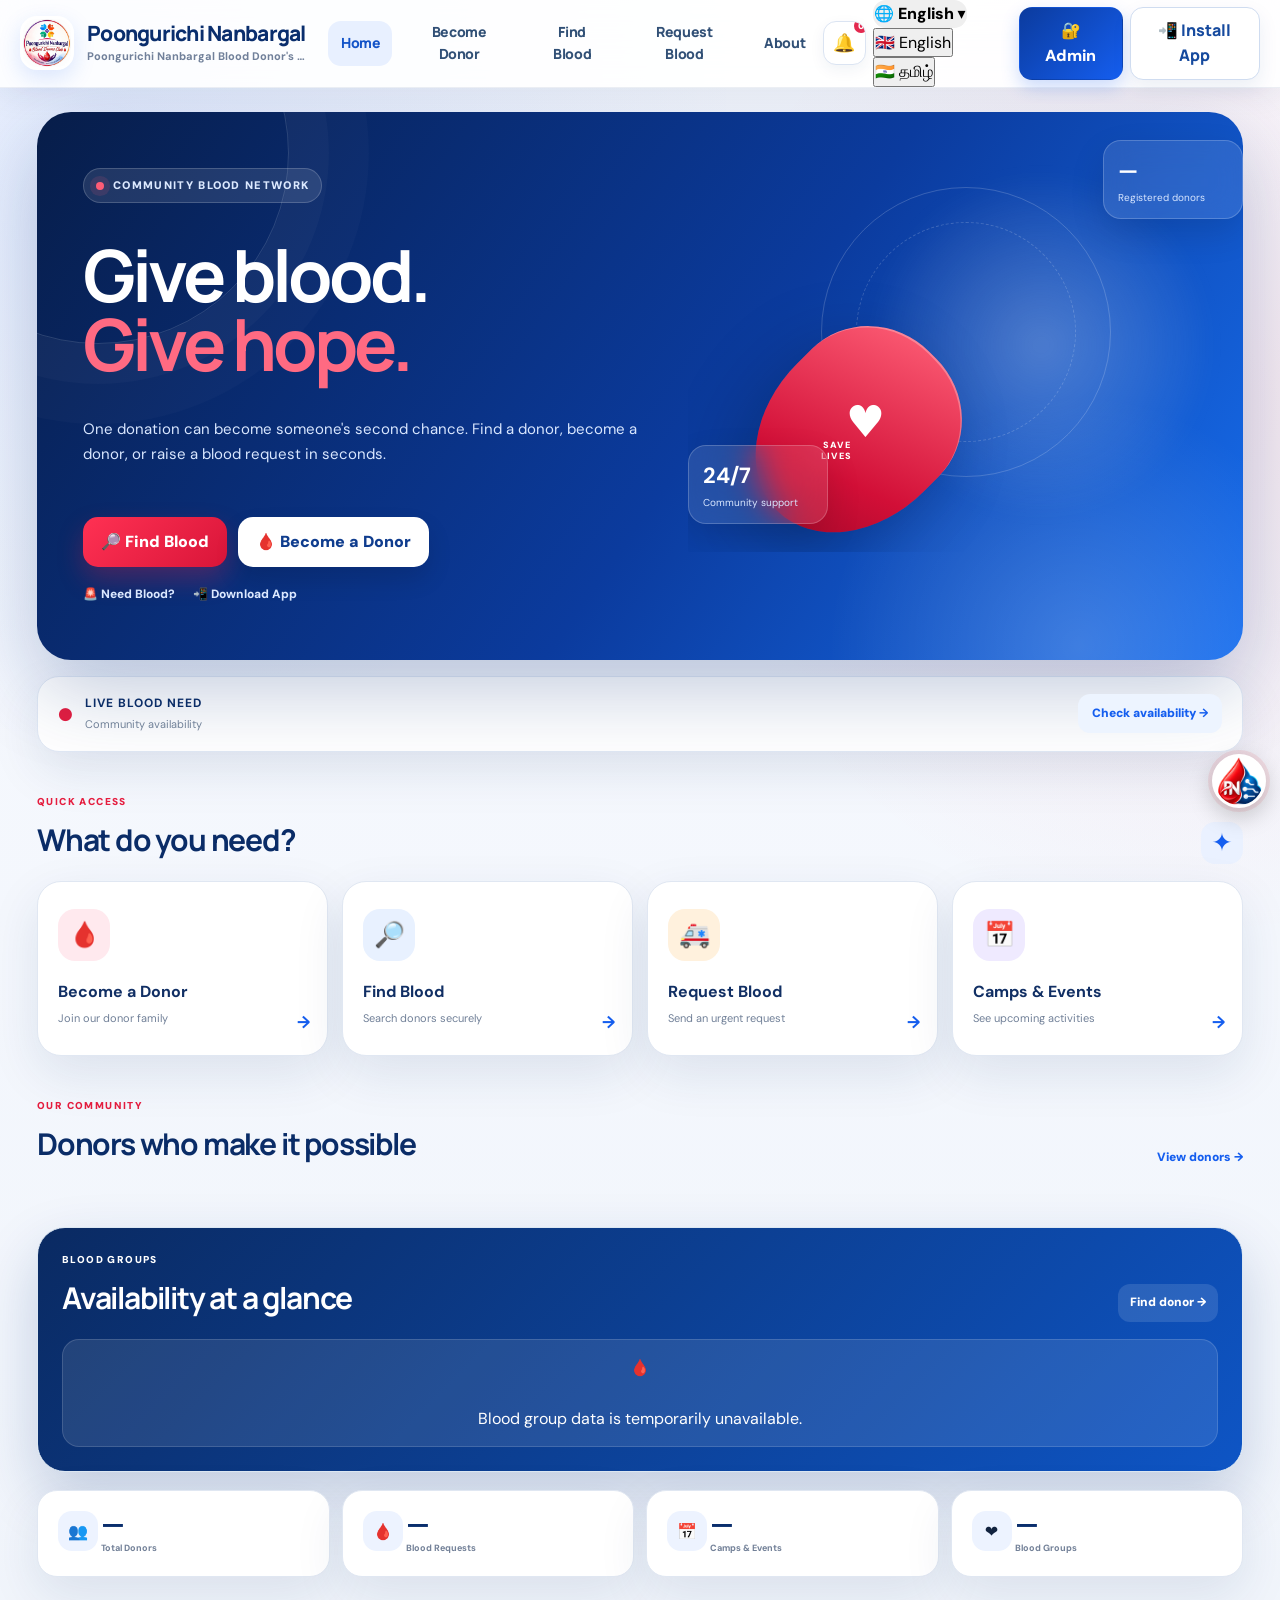
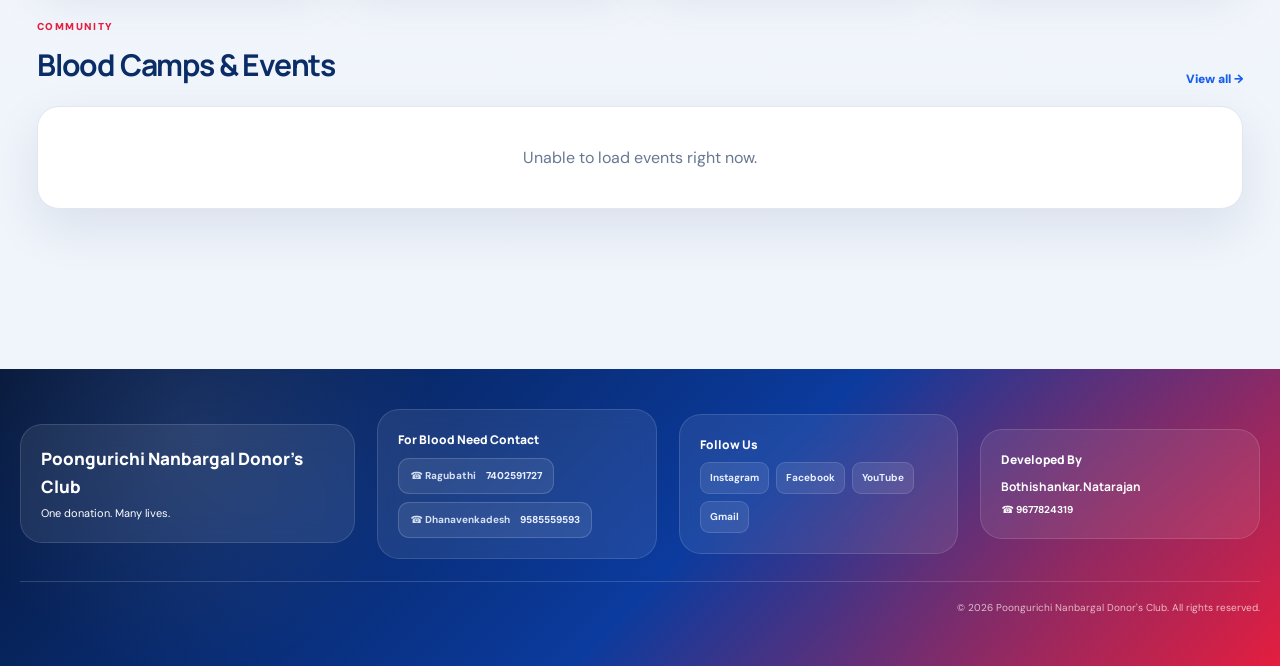
==== commit 1de01c86: "Update index.html" ====
--- a/index.html
+++ b/index.html
@@ -148,7 +148,7 @@
 }
 </style>
 
-\n<style id="pn-my-id-card-professional-css">\n  .pn-idcard-modal{position:fixed;inset:0;z-index:99999;display:none;align-items:center;justify-content:center;padding:18px;background:rgba(7,24,55,.68);backdrop-filter:blur(10px);-webkit-backdrop-filter:blur(10px)}\n  .pn-idcard-modal.show{display:flex}\n  .pn-idcard-dialog{width:min(560px,100%);max-height:min(92vh,900px);overflow:auto;background:#fff;border-radius:28px;box-shadow:0 30px 90px rgba(0,0,0,.28);padding:24px;border:1px solid rgba(255,255,255,.7)}\n  .pn-idcard-head{display:flex;gap:16px;justify-content:space-between;align-items:flex-start;margin-bottom:18px}\n  .pn-idcard-kicker{font-size:11px;font-weight:900;letter-spacing:.16em;color:#e51c2a}\n  .pn-idcard-head h2{margin:5px 0 4px;color:#0c2f6b;font-size:27px;line-height:1.1}\n  .pn-idcard-head p{margin:0;color:#68768a;font-size:13px;line-height:1.45}\n  .pn-idcard-close{width:40px;height:40px;border:0;border-radius:14px;background:#eef3f9;color:#0c2f6b;font-size:27px;cursor:pointer}\n  .pn-idcard-form{display:grid;gap:14px}\n  .pn-idcard-form label{display:grid;gap:7px;font-size:13px;font-weight:800;color:#34445b}\n  .pn-idcard-form input{width:100%;box-sizing:border-box;border:1px solid #d4dfec;border-radius:14px;padding:14px 15px;font-size:16px;outline:none;background:#fbfdff;color:#172033}\n  .pn-idcard-form input:focus{border-color:#1d65c1;box-shadow:0 0 0 4px rgba(29,101,193,.12)}\n  .pn-idcard-primary,.pn-idcard-download{width:100%;border:0;border-radius:15px;padding:14px 16px;font-size:15px;font-weight:900;cursor:pointer}\n  .pn-idcard-primary{background:linear-gradient(135deg,#0c2f6b,#1d65c1);color:#fff}\n  .pn-idcard-primary:disabled{opacity:.65;cursor:wait}\n  .pn-idcard-download{margin-top:12px;background:linear-gradient(135deg,#e51c2a,#ff5360);color:#fff;box-shadow:0 10px 25px rgba(229,28,42,.2)}\n  .pn-idcard-status{min-height:20px;font-size:13px;font-weight:800;line-height:1.4;color:#66758a}\n  .pn-idcard-status.loading{color:#1d65c1}.pn-idcard-status.success{color:#16834a}.pn-idcard-status.error{color:#d21d2b}\n  .pn-idcard-preview-wrap{margin-top:20px;padding-top:18px;border-top:1px solid #e4eaf2}\n  .pn-idcard-preview-label{font-size:12px;font-weight:900;color:#0c2f6b;margin-bottom:10px}\n  .pn-idcard-preview{display:block;width:min(100%,430px);margin:0 auto;border-radius:20px;box-shadow:0 18px 45px rgba(12,47,107,.2);background:#edf3fa}\n  @media(max-width:600px){.pn-idcard-modal{padding:10px}.pn-idcard-dialog{border-radius:22px;padding:18px;max-height:94vh}.pn-idcard-head h2{font-size:24px}.pn-idcard-close{width:36px;height:36px;font-size:24px}.pn-idcard-form input{padding:13px}.pn-idcard-preview{width:100%}}\n</style>\n</head>
+</head>
 
 
 <body>
@@ -1909,189 +1909,190 @@
       setTimeout(() => toast("Please register as a donor to create your profile."), 120);
     }
 
-    /* =========================================================
-       MY ID CARD — DONOR ID + DOB VERIFICATION
-       ========================================================= */
-    function ensureMyIdCardModal() {
-      if (document.getElementById("pnMyIdCardModal")) return;
+    async function openMyDonorIdCard() {
+      const existing = document.getElementById("pnMyIdCardVerifyModal");
+      if (existing) {
+        existing.remove();
+      }
+
       const modal = document.createElement("div");
-      modal.id = "pnMyIdCardModal";
-      modal.className = "pn-idcard-modal";
-      modal.setAttribute("aria-hidden", "true");
+      modal.id = "pnMyIdCardVerifyModal";
+      modal.style.cssText = [
+        "position:fixed","inset:0","z-index:99999","display:flex",
+        "align-items:center","justify-content:center","padding:18px",
+        "background:rgba(4,20,48,.72)","backdrop-filter:blur(8px)",
+        "-webkit-backdrop-filter:blur(8px)"
+      ].join(";");
+
       modal.innerHTML = `
-        <div class="pn-idcard-dialog" role="dialog" aria-modal="true" aria-labelledby="pnMyIdCardTitle">
-          <div class="pn-idcard-head">
+        <div style="width:min(440px,100%);max-height:92vh;overflow:auto;background:#fff;border-radius:24px;box-shadow:0 24px 70px rgba(0,0,0,.28);padding:22px;">
+          <div style="display:flex;align-items:center;justify-content:space-between;gap:12px;margin-bottom:16px;">
             <div>
-              <span class="pn-idcard-kicker">PNBDC DONOR PORTAL</span>
-              <h2 id="pnMyIdCardTitle">Get My ID Card</h2>
-              <p>Enter your Donor ID and Date of Birth to verify your identity.</p>
+              <div style="font-size:11px;font-weight:900;letter-spacing:1.4px;color:#e31b23;">PNBDC DONOR PORTAL</div>
+              <h2 style="margin:4px 0 0;color:#123b82;font-size:24px;">My ID Card</h2>
             </div>
-            <button type="button" class="pn-idcard-close" aria-label="Close" onclick="closeMyIdCardModal()">×</button>
+            <button type="button" id="pnMyIdClose" style="width:40px;height:40px;border:0;border-radius:50%;background:#edf3fa;color:#123b82;font-size:25px;cursor:pointer;">×</button>
           </div>
-          <form id="pnMyIdCardForm" class="pn-idcard-form" onsubmit="verifyAndPrepareMyIdCard(event)">
-            <label>
-              <span>Donor ID</span>
-              <input id="pnMyIdCardDonorId" type="text" inputmode="text" autocomplete="off" autocapitalize="characters" spellcheck="false" placeholder="PNBDC000001" maxlength="12" required>
-            </label>
-            <label>
-              <span>Date of Birth</span>
-              <input id="pnMyIdCardDob" type="date" autocomplete="bday" required>
-            </label>
-            <div id="pnMyIdCardStatus" class="pn-idcard-status" role="status" aria-live="polite"></div>
-            <button id="pnMyIdCardVerifyBtn" type="submit" class="pn-idcard-primary">Verify &amp; Get ID Card</button>
-          </form>
-          <div id="pnMyIdCardPreviewWrap" class="pn-idcard-preview-wrap" hidden>
-            <div class="pn-idcard-preview-label">Your verified PNBDC ID Card</div>
-            <img id="pnMyIdCardPreview" class="pn-idcard-preview" alt="PNBDC donor ID card preview">
-            <button id="pnMyIdCardDownloadBtn" type="button" class="pn-idcard-download" onclick="downloadMyVerifiedIdCard()">⬇️ Download ID Card</button>
+
+          <div style="padding:13px 15px;border-radius:15px;background:#eef6ff;color:#24456f;font-size:13px;line-height:1.5;margin-bottom:16px;">
+            Enter your <b>PNBDC Donor ID</b> and select your <b>Date of Birth</b>. Both details must match our donor record.
+          </div>
+
+          <label style="display:block;font-size:12px;font-weight:800;color:#52657c;margin:0 0 6px;">Donor ID</label>
+          <input id="pnMyIdDonorId" type="text" inputmode="text" autocomplete="off"
+            placeholder="PNBDC000002"
+            style="width:100%;height:48px;border:1px solid #d4e0ed;border-radius:13px;padding:0 14px;font-size:16px;font-weight:700;color:#123b82;outline:none;box-sizing:border-box;text-transform:uppercase;">
+
+          <label style="display:block;font-size:12px;font-weight:800;color:#52657c;margin:15px 0 6px;">Date of Birth</label>
+          <input id="pnMyIdDob" type="date"
+            style="width:100%;height:48px;border:1px solid #d4e0ed;border-radius:13px;padding:0 14px;font-size:16px;font-weight:700;color:#123b82;outline:none;box-sizing:border-box;">
+
+          <div id="pnMyIdStatus" style="display:none;margin-top:13px;padding:11px 13px;border-radius:12px;font-size:13px;font-weight:700;"></div>
+
+          <button type="button" id="pnMyIdVerifyBtn"
+            style="width:100%;height:50px;margin-top:17px;border:0;border-radius:14px;background:linear-gradient(135deg,#e31b23,#ff4050);color:#fff;font-size:15px;font-weight:900;cursor:pointer;box-shadow:0 10px 24px rgba(227,27,35,.22);">
+            🔐 Verify & View ID Card
+          </button>
+
+          <div id="pnMyIdPreview" style="display:none;margin-top:18px;">
+            <div style="font-size:13px;font-weight:900;color:#123b82;margin-bottom:8px;">✓ Verified — ID Card Ready</div>
+            <img id="pnMyIdPreviewImage" alt="PNBDC Donor ID Card"
+              style="display:block;width:100%;height:auto;border-radius:16px;border:1px solid #d9e3ee;background:#f5f8fc;">
+            <button type="button" id="pnMyIdDownloadBtn"
+              style="width:100%;height:48px;margin-top:12px;border:0;border-radius:13px;background:#123b82;color:#fff;font-size:15px;font-weight:900;cursor:pointer;">
+              ⬇️ Download ID Card
+            </button>
           </div>
         </div>
       `;
-      modal.addEventListener("click", (event) => {
-        if (event.target === modal) closeMyIdCardModal();
-      });
+
       document.body.appendChild(modal);
-    }
-
-    function closeMyIdCardModal() {
-      const modal = document.getElementById("pnMyIdCardModal");
-      if (!modal) return;
-      modal.classList.remove("show");
-      modal.setAttribute("aria-hidden", "true");
-      if (window.__PNBDC_MY_ID_CARD_PREVIEW_URL) {
-        URL.revokeObjectURL(window.__PNBDC_MY_ID_CARD_PREVIEW_URL);
-        window.__PNBDC_MY_ID_CARD_PREVIEW_URL = "";
-      }
-    }
-
-    function normalizeMyIdCardDob(input) {
-      const raw = String(input ?? "").trim();
-      if (!raw) return "";
-      if (/^\d{4}-\d{2}-\d{2}$/.test(raw)) return raw;
-      const m = raw.match(/^(\d{1,2})[\/.-](\d{1,2})[\/.-](\d{4})$/);
-      if (m) return `${m[3]}-${String(m[2]).padStart(2,"0")}-${String(m[1]).padStart(2,"0")}`;
-      const d = new Date(raw);
-      if (!Number.isNaN(d.getTime())) {
-        return `${d.getFullYear()}-${String(d.getMonth()+1).padStart(2,"0")}-${String(d.getDate()).padStart(2,"0")}`;
-      }
-      return "";
-    }
-
-    function setMyIdCardStatus(message, type="info") {
-      const el = document.getElementById("pnMyIdCardStatus");
-      if (!el) return;
-      el.className = "pn-idcard-status " + type;
-      el.textContent = message || "";
-    }
-
-    function resetMyIdCardPreview() {
-      const wrap = document.getElementById("pnMyIdCardPreviewWrap");
-      const img = document.getElementById("pnMyIdCardPreview");
-      if (wrap) wrap.hidden = true;
-      if (img) img.removeAttribute("src");
-      if (window.__PNBDC_MY_ID_CARD_PREVIEW_URL) {
-        URL.revokeObjectURL(window.__PNBDC_MY_ID_CARD_PREVIEW_URL);
-        window.__PNBDC_MY_ID_CARD_PREVIEW_URL = "";
-      }
-      window.__PNBDC_MY_ID_CARD_BLOB = null;
-      window.__PNBDC_MY_ID_CARD_FILE = null;
-    }
-
-    function openMyDonorIdCard() {
-      ensureMyIdCardModal();
-      resetMyIdCardPreview();
-      const form = document.getElementById("pnMyIdCardForm");
-      const status = document.getElementById("pnMyIdCardStatus");
-      const button = document.getElementById("pnMyIdCardVerifyBtn");
-      if (form) form.reset();
-      if (status) { status.className = "pn-idcard-status"; status.textContent = ""; }
-      if (button) { button.disabled = false; button.textContent = "Verify & Get ID Card"; }
-      const modal = document.getElementById("pnMyIdCardModal");
-      modal.classList.add("show");
-      modal.setAttribute("aria-hidden", "false");
-      setTimeout(() => document.getElementById("pnMyIdCardDonorId")?.focus(), 120);
-    }
-
-    async function verifyAndPrepareMyIdCard(event) {
-      event.preventDefault();
-      const idInput = document.getElementById("pnMyIdCardDonorId");
-      const dobInput = document.getElementById("pnMyIdCardDob");
-      const button = document.getElementById("pnMyIdCardVerifyBtn");
-      const donorId = String(idInput?.value || "").trim().toUpperCase();
-      const enteredDob = normalizeMyIdCardDob(dobInput?.value);
-
-      resetMyIdCardPreview();
-      if (!/^PNBDC\d{6}$/.test(donorId)) {
-        setMyIdCardStatus("Please enter a valid Donor ID, for example PNBDC000001.", "error");
-        idInput?.focus();
-        return;
-      }
-      if (!enteredDob) {
-        setMyIdCardStatus("Please select your correct Date of Birth.", "error");
-        dobInput?.focus();
-        return;
-      }
-
-      if (button) { button.disabled = true; button.textContent = "Verifying…"; }
-      setMyIdCardStatus("Checking your Donor ID and Date of Birth…", "loading");
-
-      try {
-        if (!window.BloodDonationAPI || typeof BloodDonationAPI.getDonors !== "function") {
-          throw new Error("Donor service is not available. Please try again.");
+
+      const close = () => {
+        try {
+          const img = document.getElementById("pnMyIdPreviewImage");
+          if (img && img.dataset.blobUrl) URL.revokeObjectURL(img.dataset.blobUrl);
+        } catch (_) {}
+        modal.remove();
+      };
+
+      modal.querySelector("#pnMyIdClose").onclick = close;
+      modal.addEventListener("click", e => { if (e.target === modal) close(); });
+
+      const status = modal.querySelector("#pnMyIdStatus");
+      const verifyBtn = modal.querySelector("#pnMyIdVerifyBtn");
+      const preview = modal.querySelector("#pnMyIdPreview");
+      const previewImg = modal.querySelector("#pnMyIdPreviewImage");
+      const downloadBtn = modal.querySelector("#pnMyIdDownloadBtn");
+
+      const showStatus = (message, ok=false) => {
+        status.style.display = "block";
+        status.textContent = message;
+        status.style.background = ok ? "#e9f8ef" : "#fff0f1";
+        status.style.color = ok ? "#16703b" : "#b51d28";
+      };
+
+      const normalizeDob = value => {
+        const raw = String(value || "").trim();
+        if (!raw) return "";
+        if (/^\d{4}-\d{2}-\d{2}$/.test(raw)) return raw;
+        const m = raw.match(/^(\d{1,2})[-\/](\d{1,2})[-\/](\d{4})$/);
+        if (m) return `${m[3]}-${String(m[2]).padStart(2,"0")}-${String(m[1]).padStart(2,"0")}`;
+        const d = new Date(raw);
+        if (!Number.isNaN(d.getTime())) {
+          return `${d.getFullYear()}-${String(d.getMonth()+1).padStart(2,"0")}-${String(d.getDate()).padStart(2,"0")}`;
         }
-        const donors = await BloodDonationAPI.getDonors();
-        const donor = (Array.isArray(donors) ? donors : []).find(item => {
-          const candidateId = String(value(item,"Donor_ID","donorId","DonorID","ID","id") || "").trim().toUpperCase();
-          const candidateDob = normalizeMyIdCardDob(value(item,"DOB","dob","Date_of_Birth","dateOfBirth"));
-          return candidateId === donorId && candidateDob === enteredDob;
-        });
-
-        if (!donor) {
-          setMyIdCardStatus("Donor ID or Date of Birth is incorrect. Please check both details and try again.", "error");
-          if (button) { button.disabled = false; button.textContent = "Verify & Get ID Card"; }
+        return "";
+      };
+
+      const getDonorRecords = async () => {
+        if (window.BloodDonationAPI && typeof window.BloodDonationAPI.getDonors === "function") {
+          const rows = await window.BloodDonationAPI.getDonors();
+          return Array.isArray(rows) ? rows : [];
+        }
+        if (typeof window.api === "function") {
+          const result = await window.api("getDonors");
+          return Array.isArray(result?.donors) ? result.donors : [];
+        }
+        throw new Error("Donor service is unavailable.");
+      };
+
+      verifyBtn.onclick = async () => {
+        const donorId = String(modal.querySelector("#pnMyIdDonorId").value || "").trim().toUpperCase();
+        const dobInput = modal.querySelector("#pnMyIdDob").value;
+        const dob = normalizeDob(dobInput);
+
+        preview.style.display = "none";
+
+        if (!/^PNBDC\d{6}$/.test(donorId)) {
+          showStatus("Enter a valid Donor ID, for example PNBDC000002.");
           return;
         }
-
-        setMyIdCardStatus("Verified. Preparing your professional ID card…", "success");
-        const blob = await createProfessionalDonorIdCard(donor);
-        const safeName = String(value(donor,"Name","name") || "Donor").replace(/[^a-z0-9]+/gi,"_").replace(/^_+|_+$/g,"") || "Donor";
-        const file = new File([blob], `${safeName}_PNBDC_ID_Card.png`, {type:"image/png"});
-        window.__PNBDC_MY_ID_CARD_BLOB = blob;
-        window.__PNBDC_MY_ID_CARD_FILE = file;
-
-        const previewUrl = URL.createObjectURL(blob);
-        window.__PNBDC_MY_ID_CARD_PREVIEW_URL = previewUrl;
-        const preview = document.getElementById("pnMyIdCardPreview");
-        const wrap = document.getElementById("pnMyIdCardPreviewWrap");
-        if (preview) preview.src = previewUrl;
-        if (wrap) wrap.hidden = false;
-        setMyIdCardStatus("✓ Verified. Your ID card is ready.", "success");
-        if (button) { button.disabled = false; button.textContent = "Generate Again"; }
-        setTimeout(() => document.getElementById("pnMyIdCardDownloadBtn")?.focus(), 100);
-      } catch (error) {
-        console.error("My ID card verification/generation error:", error);
-        setMyIdCardStatus(error?.message || "Unable to prepare your ID card. Please try again.", "error");
-        if (button) { button.disabled = false; button.textContent = "Verify & Get ID Card"; }
-      }
-    }
-
-    function downloadMyVerifiedIdCard() {
-      const blob = window.__PNBDC_MY_ID_CARD_BLOB;
-      const file = window.__PNBDC_MY_ID_CARD_FILE;
-      if (!blob || !file) {
-        setMyIdCardStatus("Please verify your Donor ID and Date of Birth first.", "error");
-        return;
-      }
-      const url = URL.createObjectURL(blob);
-      const a = document.createElement("a");
-      a.href = url;
-      a.download = file.name || "PNBDC_ID_Card.png";
-      document.body.appendChild(a);
-      a.click();
-      a.remove();
-      setTimeout(() => URL.revokeObjectURL(url), 1500);
-      setMyIdCardStatus("✓ ID card downloaded successfully.", "success");
-      toast("Professional PNBDC ID Card downloaded.");
+        if (!dob) {
+          showStatus("Please select your Date of Birth.");
+          return;
+        }
+
+        verifyBtn.disabled = true;
+        verifyBtn.style.opacity = ".65";
+        verifyBtn.textContent = "⏳ Verifying…";
+        showStatus("Checking your donor details…", true);
+
+        try {
+          const donors = await getDonorRecords();
+          const donor = donors.find(row => {
+            const id = String(value(row,"Donor_ID","donorId","DonorID","ID","id") || "").trim().toUpperCase();
+            const rowDob = normalizeDob(value(row,"DOB","dob","Date_of_Birth","DateOfBirth"));
+            return id === donorId && rowDob === dob;
+          });
+
+          if (!donor) {
+            throw new Error("Donor ID and Date of Birth do not match our records.");
+          }
+
+          // Ensure photo fields are available to the professional card generator.
+          const photoFileId = String(value(donor,"Photo_File_ID","photoFileId","PhotoFileID","fileId") || "").trim();
+          let photoUrl = String(value(donor,"Photo_URL","photoUrl","PhotoURL","photoURL","Photo_Url") || "").trim();
+          if (!photoUrl && photoFileId) {
+            photoUrl = `https://drive.google.com/thumbnail?id=${encodeURIComponent(photoFileId)}&sz=w1400`;
+            donor.Photo_URL = photoUrl;
+            donor.photoUrl = photoUrl;
+          }
+
+          showStatus("✓ Details verified. Preparing your professional ID card…", true);
+          const blob = await createProfessionalDonorIdCard(donor);
+          const fileName = `${String(value(donor,"Name","name") || "Donor").replace(/[^a-z0-9]+/gi,"_").replace(/^_+|_+$/g,"") || "Donor"}_Donor_ID_Card.png`;
+          const file = new File([blob], fileName, {type:"image/png"});
+
+          const url = URL.createObjectURL(blob);
+          previewImg.src = url;
+          previewImg.dataset.blobUrl = url;
+          previewImg.onload = () => {
+            try { window.scrollTo({top: document.body.scrollHeight, behavior:"smooth"}); } catch (_) {}
+          };
+          preview.style.display = "block";
+          showStatus("✓ Verified successfully. Your ID card is ready.", true);
+
+          downloadBtn.onclick = () => {
+            const a = document.createElement("a");
+            a.href = URL.createObjectURL(file);
+            a.download = file.name;
+            document.body.appendChild(a);
+            a.click();
+            a.remove();
+            setTimeout(() => URL.revokeObjectURL(a.href), 1500);
+          };
+        } catch (error) {
+          console.error("PNBDC My ID Card:", error);
+          showStatus(error?.message || "Unable to verify donor details.");
+        } finally {
+          verifyBtn.disabled = false;
+          verifyBtn.style.opacity = "1";
+          verifyBtn.textContent = "🔐 Verify & View ID Card";
+        }
+      };
+
+      setTimeout(() => modal.querySelector("#pnMyIdDonorId")?.focus(), 50);
     }
 
     async function openMyRequests() {
@@ -4203,6 +4204,7 @@
  No Google Sheet / Apps Script / donor data structure changes are required.
 */
 
+
 async function createProfessionalDonorIdCard(donor) {
   const name = String(value(donor,"Name","name") || "Donor").trim();
   const donorId = String(value(donor,"Donor_ID","donorId","DonorID","ID","id") || "—").trim();
@@ -4215,52 +4217,86 @@
 
   const donorIdForPhoto = String(value(donor,"Donor_ID","donorId","DonorID","ID","id") || "").trim();
   const storedPhotoUrl = String(value(donor,"Photo_URL","photoUrl","PhotoURL","photoURL","Photo_Url") || "").trim();
-  let photoUrl = typeof getCachedDonorPhoto === "function" ? getCachedDonorPhoto(donorIdForPhoto) : "";
-
-  // Server-side Drive -> data URL is preferred because it avoids browser CORS problems.
-  if (!photoUrl && storedPhotoUrl && typeof BloodDonationAPI !== "undefined" && typeof BloodDonationAPI.getDonorPhotoData === "function") {
+  const photoFileId = String(value(donor,"Photo_File_ID","photoFileId","PhotoFileID","fileId") || "").trim();
+  const cachedPhoto = typeof getCachedDonorPhoto === "function" ? getCachedDonorPhoto(donorIdForPhoto) : "";
+  let photoUrl = cachedPhoto || storedPhotoUrl || (
+    photoFileId
+      ? "https://drive.google.com/thumbnail?id=" + encodeURIComponent(photoFileId) + "&sz=w1400"
+      : ""
+  );
+
+  if (!cachedPhoto && storedPhotoUrl && typeof BloodDonationAPI !== "undefined" && BloodDonationAPI.getDonorPhotoData) {
     try {
       const serverPhoto = await Promise.race([
-        BloodDonationAPI.getDonorPhotoData({photoUrl: storedPhotoUrl}),
-        new Promise((_, reject) => setTimeout(() => reject(new Error("PHOTO_FETCH_TIMEOUT")), 20000))
+        BloodDonationAPI.getDonorPhotoData({ photoUrl: storedPhotoUrl }),
+        new Promise((_, reject) => setTimeout(() => reject(new Error("PHOTO_FETCH_TIMEOUT")), 25000))
       ]);
-      if (serverPhoto?.success && serverPhoto.dataUrl) {
+      if (serverPhoto && serverPhoto.success && serverPhoto.dataUrl) {
         photoUrl = serverPhoto.dataUrl;
-        if (donorIdForPhoto && typeof saveCachedDonorPhoto === "function") saveCachedDonorPhoto(donorIdForPhoto, photoUrl);
-      }
-    } catch (error) {
-      console.warn("Server-side donor photo load failed:", error);
-    }
+        if (donorIdForPhoto && typeof saveCachedDonorPhoto === "function") {
+          saveCachedDonorPhoto(donorIdForPhoto, photoUrl);
+        }
+      }
+    } catch (_) {}
   }
 
-  if (!photoUrl) photoUrl = storedPhotoUrl;
-
-  const cardLang = typeof getDonorCardLanguage === "function"
+  const cardLang = (typeof getDonorCardLanguage === "function")
     ? getDonorCardLanguage(donor)
     : (typeof getAppLanguage === "function" ? getAppLanguage() : "en");
   const ta = cardLang === "ta";
+
   const t = ta ? {
-    club1:"பூங்குறிச்சி நண்பர்கள்", club2:"இரத்த தான நன்கொடையாளர்கள் சங்கம்",
-    donor:"தன்னார்வ இரத்த தான நன்கொடையாளர்", blood:"இரத்த வகை", id:"நன்கொடையாளர் ID",
-    mobile:"கைபேசி எண்", dob:"பிறந்த தேதி", location:"இடம்", lastDonation:"கடைசி இரத்த தானம்",
-    emergency:"அவசர தொடர்பு", helpline:"PNBDC உதவி எண்", scan:"விவரங்களுக்கு ஸ்கேன் செய்யவும்",
-    footer:"பூங்குறிச்சி நண்பர்கள் • இரத்த தான நன்கொடையாளர்கள் சங்கம்"
+    club1:"பூங்குறிச்சி நண்பர்கள்",
+    club2:"இரத்த தான நன்கொடையாளர்கள் சங்கம்",
+    donor:"தன்னார்வ இரத்த தான நன்கொடையாளர்",
+    id:"நன்கொடையாளர் ID",
+    blood:"இரத்த வகை",
+    mobile:"கைபேசி எண்",
+    location:"ஊர் / கிராமம்",
+    dob:"பிறந்த தேதி",
+    lastDonation:"கடைசி இரத்த தானம்",
+    scan:"நன்கொடையாளர் விவரங்களுக்கு ஸ்கேன் செய்யவும்",
+    pledge:"நான் உறுதியளிக்கிறேன்",
+    emergency:"அவசர தொடர்பு",
+    helpline:"PNBDC உதவி எண்",
+    important:"முக்கிய தகவல்",
+    footer:"பூங்குறிச்சி நண்பர்களின் அலகு",
+    regular:"தொடர்ந்து இரத்த தானம்",
+    patients:"நோயாளிகளுக்கு உதவி",
+    community:"சமூகத்தை ஆதரிக்கவும்",
+    awareness:"விழிப்புணர்வை பரப்பவும்"
   } : {
-    club1:"Poongurichi Nanbargal", club2:"Blood Donor’s Club",
-    donor:"VOLUNTARY BLOOD DONOR", blood:"BLOOD GROUP", id:"DONOR ID",
-    mobile:"MOBILE", dob:"DATE OF BIRTH", location:"TOWN / VILLAGE", lastDonation:"LAST DONATION",
-    emergency:"Emergency Contact", helpline:"PNBDC Helpline Number", scan:"SCAN FOR DONOR DETAILS",
-    footer:"Poongurichi Nanbargal • Blood Donors Club"
+    club1:"Poongurichi Nanbargal",
+    club2:"Blood Donor’s Club",
+    donor:"VOLUNTARY BLOOD DONOR",
+    id:"Donor ID",
+    blood:"Blood Group",
+    mobile:"Mobile",
+    location:"Town / Village",
+    dob:"Date of Birth",
+    lastDonation:"Last Donation",
+    scan:"SCAN FOR DONOR DETAILS",
+    pledge:"I PLEDGE",
+    emergency:"Emergency Contact",
+    helpline:"PNBDC Helpline Number",
+    important:"Important Information",
+    footer:"Unit of Poongurichi Nanbargal",
+    regular:"Donate Regularly",
+    patients:"Help Patients",
+    community:"Support Community",
+    awareness:"Spread Awareness"
   };
 
+  // ============================================================
+  // QR generator — donor profile URL only.
+  // ============================================================
   async function ensurePNBDCQRLIB() {
     if (window.qrcode) return window.qrcode;
     await new Promise((resolve, reject) => {
       const existing = document.querySelector('script[data-pnbdc-qrcode="1"]');
       if (existing) {
-        if (window.qrcode) return resolve();
-        existing.addEventListener("load", resolve, {once:true});
-        existing.addEventListener("error", reject, {once:true});
+        existing.addEventListener("load", resolve, { once:true });
+        existing.addEventListener("error", reject, { once:true });
         return;
       }
       const script = document.createElement("script");
@@ -4278,100 +4314,384 @@
   async function drawQR(ctx, text, x, y, size) {
     try {
       const qrcode = await ensurePNBDCQRLIB();
-      const qr = qrcode(0,"H"); qr.addData(text); qr.make();
-      const count = qr.getModuleCount(); const cell = size / count;
-      ctx.save(); ctx.fillStyle="#fff"; ctx.fillRect(x-14,y-14,size+28,size+28); ctx.fillStyle="#0c2f6b";
-      for(let row=0;row<count;row++) for(let col=0;col<count;col++) if(qr.isDark(row,col)) ctx.fillRect(x+col*cell,y+row*cell,Math.ceil(cell),Math.ceil(cell));
-      const cx=x+size/2, cy=y+size/2, r=Math.max(8,size*.032);
-      ctx.fillStyle="#fff"; ctx.beginPath(); ctx.arc(cx,cy,r+5,0,Math.PI*2); ctx.fill();
-      ctx.fillStyle="#e51c2a"; ctx.beginPath(); ctx.moveTo(cx,cy-r); ctx.bezierCurveTo(cx-r*1.2,cy-r*.15,cx-r*.9,cy+r,cx,cy+r*1.2); ctx.bezierCurveTo(cx+r*.9,cy+r,cx+r*1.2,cy-r*.15,cx,cy-r); ctx.fill();
-      ctx.restore(); return true;
-    } catch(e) { console.warn("PNBDC QR generation failed:",e); return false; }
+      const qr = qrcode(0, "H");
+      qr.addData(text);
+      qr.make();
+      const count = qr.getModuleCount();
+      const cell = size / count;
+
+      ctx.save();
+      ctx.fillStyle="#fff";
+      ctx.fillRect(x-18,y-18,size+36,size+36);
+      ctx.fillStyle="#071f52";
+      for(let row=0;row<count;row++){
+        for(let col=0;col<count;col++){
+          if(qr.isDark(row,col)){
+            ctx.fillRect(x+col*cell,y+row*cell,Math.ceil(cell),Math.ceil(cell));
+          }
+        }
+      }
+
+      // PNBDC red drop in the QR centre.
+      const cx=x+size/2, cy=y+size/2, r=Math.max(8,size*.035);
+      ctx.fillStyle="#fff";
+      ctx.beginPath(); ctx.arc(cx,cy,r+6,0,Math.PI*2); ctx.fill();
+      ctx.fillStyle="#e31b23";
+      ctx.beginPath();
+      ctx.moveTo(cx,cy-r);
+      ctx.bezierCurveTo(cx-r*1.2,cy-r*.15,cx-r*.9,cy+r,cx,cy+r*1.2);
+      ctx.bezierCurveTo(cx+r*.9,cy+r,cx+r*1.2,cy-r*.15,cx,cy-r);
+      ctx.fill();
+      ctx.restore();
+      return true;
+    } catch(e) {
+      console.warn("PNBDC QR generation failed:",e);
+      return false;
+    }
   }
 
-  async function loadPhotoForCard(src) {
-    const raw=String(src||"").trim(); if(!raw) return null;
-    if(raw.startsWith("data:image/")) return await loadImageSafe(raw);
-    let img=await loadImageSafe(raw); if(img) return img;
-    const driveId=raw.match(/[?&]id=([^&]+)/)?.[1] || raw.match(/\/d\/([^/]+)/)?.[1];
-    const candidates=[];
-    if(driveId){
-      candidates.push(`https://drive.google.com/thumbnail?id=${encodeURIComponent(driveId)}&sz=w1200`);
-      candidates.push(`https://drive.google.com/uc?export=view&id=${encodeURIComponent(driveId)}`);
-    }
-    for(const candidate of candidates){ img=await loadImageSafe(candidate); if(img) return img; }
-    return null;
+  // ============================================================
+  // Reference-style two-card layout.
+  // Output: front + back side-by-side, like the supplied sample.
+  // ============================================================
+  const W = 1536;
+  const H = 1024;
+  const CARD_W = 704;
+  const CARD_H = 952;
+  const LEFT = 32;
+  const TOP = 36;
+  const GAP = 64;
+  const RIGHT = LEFT + CARD_W + GAP;
+
+  const canvas=document.createElement("canvas");
+  canvas.width=W;
+  canvas.height=H;
+  const ctx=canvas.getContext("2d");
+  if(!ctx) throw new Error("Your browser cannot generate the ID card.");
+
+  const fontFamily='"Noto Sans Tamil","Nirmala UI","Latha",Arial,sans-serif';
+
+  const roundRect=(x,y,w,h,r,fill,stroke,sw=1)=>{
+    ctx.beginPath();
+    ctx.roundRect(x,y,w,h,r);
+    if(fill){ctx.fillStyle=fill;ctx.fill();}
+    if(stroke){ctx.lineWidth=sw;ctx.strokeStyle=stroke;ctx.stroke();}
+  };
+
+  const fitText=(txt,maxWidth,startSize=28,weight=800)=>{
+    let size=startSize;
+    while(size>13){
+      ctx.font=`${weight} ${size}px ${fontFamily}`;
+      if(ctx.measureText(String(txt)).width<=maxWidth) break;
+      size--;
+    }
+    return size;
+  };
+
+  const drawHeartDrop=(x,y,scale=1,color="#e31b23")=>{
+    ctx.save(); ctx.translate(x,y); ctx.scale(scale,scale);
+    ctx.fillStyle=color;
+    ctx.beginPath();
+    ctx.moveTo(0,-55);
+    ctx.bezierCurveTo(-42,-12,-40,23,0,52);
+    ctx.bezierCurveTo(40,23,42,-12,0,-55);
+    ctx.fill();
+    ctx.fillStyle="#fff";
+    ctx.beginPath();ctx.arc(-8,-21,6,0,Math.PI*2);ctx.fill();
+    ctx.restore();
+  };
+
+  const drawHeart=(x,y,size,color="#e31b23")=>{
+    ctx.save();ctx.translate(x,y);ctx.scale(size/100,size/100);
+    ctx.fillStyle=color;
+    ctx.beginPath();
+    ctx.moveTo(0,35);
+    ctx.bezierCurveTo(-65,-5,-45,-48,-15,-40);
+    ctx.bezierCurveTo(-3,-37,0,-27,0,-27);
+    ctx.bezierCurveTo(0,-27,3,-37,15,-40);
+    ctx.bezierCurveTo(45,-48,65,-5,0,35);
+    ctx.fill();ctx.restore();
+  };
+
+  const drawMiniIcon=(x,y,type,color="#123b82")=>{
+    ctx.save();
+    ctx.fillStyle=color;
+    if(type==="drop"){
+      drawHeartDrop(x,y,.32,color);
+    }else if(type==="phone"){
+      ctx.beginPath();ctx.arc(x,y,18,0,Math.PI*2);ctx.fill();
+      ctx.fillStyle="#fff";ctx.font=`800 20px ${fontFamily}`;ctx.textAlign="center";ctx.fillText("☎",x,y+7);
+    }else if(type==="pin"){
+      ctx.beginPath();ctx.arc(x,y-4,15,0,Math.PI*2);ctx.fill();
+      ctx.beginPath();ctx.arc(x,y+10,10,0,Math.PI*2);ctx.fill();
+      ctx.fillStyle="#fff";ctx.beginPath();ctx.arc(x,y-4,5,0,Math.PI*2);ctx.fill();
+    }else if(type==="id"){
+      roundRect(x-18,y-13,36,27,5,color);
+      ctx.fillStyle="#fff";ctx.font=`800 16px ${fontFamily}`;ctx.textAlign="center";ctx.fillText("ID",x,y+6);
+    }else if(type==="calendar"){
+      roundRect(x-17,y-15,34,30,5,color);
+      ctx.fillStyle="#fff";ctx.fillRect(x-11,y-4,22,2);
+      ctx.font=`800 14px ${fontFamily}`;ctx.textAlign="center";ctx.fillText("D",x,y+10);
+    }
+    ctx.restore();
+    ctx.textAlign="left";
+  };
+
+  const loadPhoto = async()=>{
+    if(!photoUrl) return null;
+    try{return await loadImageForCard(photoUrl);}catch(_){return null;}
+  };
+
+  const logo = await loadImageSafe("icons/poongurichi-logo.jpeg");
+  const photo = await loadPhoto();
+
+  // Background.
+  const bg=ctx.createLinearGradient(0,0,W,H);
+  bg.addColorStop(0,"#f7fbff");
+  bg.addColorStop(.5,"#ffffff");
+  bg.addColorStop(1,"#eef5ff");
+  ctx.fillStyle=bg;ctx.fillRect(0,0,W,H);
+
+  // Soft card shadows.
+  ctx.save();
+  ctx.shadowColor="rgba(11,43,90,.20)";
+  ctx.shadowBlur=24;ctx.shadowOffsetY=10;
+  roundRect(LEFT,TOP,CARD_W,CARD_H,32,"#fff");
+  roundRect(RIGHT,TOP,CARD_W,CARD_H,32,"#fff");
+  ctx.restore();
+
+  // ============================================================
+  // FRONT
+  // ============================================================
+  const fx=LEFT, fy=TOP;
+
+  // Top red/white/blue header.
+  ctx.save();
+  ctx.beginPath();ctx.roundRect(fx,fy,CARD_W,210,32);ctx.clip();
+  const fh=ctx.createLinearGradient(fx,fy,fx+CARD_W,fy+210);
+  fh.addColorStop(0,"#d90012");fh.addColorStop(.55,"#f21d2d");fh.addColorStop(1,"#fff");
+  ctx.fillStyle=fh;ctx.fillRect(fx,fy,CARD_W,210);
+  ctx.fillStyle="rgba(255,255,255,.92)";
+  ctx.beginPath();
+  ctx.moveTo(fx+180,fy+72);
+  ctx.quadraticCurveTo(fx+380,fy-5,fx+CARD_W,fy+92);
+  ctx.lineTo(fx+CARD_W,fy+210);
+  ctx.lineTo(fx+90,fy+210);
+  ctx.closePath();ctx.fill();
+  ctx.fillStyle="rgba(255,255,255,.35)";
+  ctx.beginPath();
+  ctx.moveTo(fx,fy+95);
+  ctx.quadraticCurveTo(fx+250,fy+35,fx+CARD_W,fy+150);
+  ctx.lineTo(fx+CARD_W,fy+210);ctx.lineTo(fx,fy+210);ctx.closePath();ctx.fill();
+  ctx.restore();
+
+  if(logo){
+    ctx.save();ctx.beginPath();ctx.arc(fx+105,fy+100,86,0,Math.PI*2);ctx.clip();
+    ctx.drawImage(logo,fx+19,fy+14,172,172);ctx.restore();
   }
 
-  const W=1080, H=1520, canvas=document.createElement("canvas");
-  canvas.width=W; canvas.height=H;
-  const ctx=canvas.getContext("2d"); if(!ctx) throw new Error("Your browser cannot generate the ID card.");
-  const fontFamily='"Noto Sans Tamil","Nirmala UI","Latha",Arial,sans-serif';
-  const rr=(x,y,w,h,r,fill,stroke,sw=1)=>{ctx.beginPath();ctx.roundRect(x,y,w,h,r);if(fill){ctx.fillStyle=fill;ctx.fill();}if(stroke){ctx.lineWidth=sw;ctx.strokeStyle=stroke;ctx.stroke();}};
-  const fit=(text,max,start,weight=700)=>{let n=start;while(n>16){ctx.font=`${weight} ${n}px ${fontFamily}`;if(ctx.measureText(String(text)).width<=max)break;n--;}return n;};
-  const drop=(x,y,s=1)=>{ctx.save();ctx.translate(x,y);ctx.scale(s,s);ctx.fillStyle="#e51c2a";ctx.beginPath();ctx.moveTo(0,-58);ctx.bezierCurveTo(-48,-12,-44,25,0,54);ctx.bezierCurveTo(44,25,48,-12,0,-58);ctx.fill();ctx.fillStyle="#fff";ctx.beginPath();ctx.arc(-9,-23,7,0,Math.PI*2);ctx.fill();ctx.restore();};
-
-  // Clean portrait background and premium header.
-  ctx.fillStyle="#edf3fa"; ctx.fillRect(0,0,W,H);
-  rr(28,28,W-56,H-56,42,"#fff","#d3dfec",4);
-  ctx.save();ctx.beginPath();ctx.roundRect(28,28,W-56,205,42);ctx.clip();
-  ctx.fillStyle="#0b3478";ctx.fillRect(28,28,W-56,205);
-  ctx.fillStyle="#e51c2a";ctx.beginPath();ctx.moveTo(620,28);ctx.lineTo(W-28,28);ctx.lineTo(W-28,130);ctx.lineTo(820,233);ctx.closePath();ctx.fill();ctx.restore();
-
-  const logo=await loadImageSafe("icons/poongurichi-logo.jpeg");
-  if(logo){ctx.save();ctx.beginPath();ctx.arc(130,130,82,0,Math.PI*2);ctx.clip();ctx.drawImage(logo,48,48,164,164);ctx.restore();}
-  ctx.fillStyle="#fff";ctx.font=`800 ${ta?38:46}px ${fontFamily}`;ctx.fillText(t.club1,240,102);
-  ctx.fillStyle="#ffec3d";ctx.font=`800 ${ta?25:31}px ${fontFamily}`;ctx.fillText(t.club2,240,145);
-  ctx.fillStyle="#fff";ctx.font=`700 18px ${fontFamily}`;ctx.fillText("DONATE  |  SUPPORT  |  SAVE LIVES",240,181);
-  drop(950,105,1.05);
-
-  // Portrait photo — server-fetched Drive image is used when available.
-  const photo=await loadPhotoForCard(photoUrl);
-  rr(70,275,370,455,28,"#eef4fb","#cfdaea",3);
+  ctx.fillStyle="#123b82";
+  ctx.font=`800 ${ta?34:38}px ${fontFamily}`;
+  ctx.fillText(t.club1,fx+220,fy+84);
+  ctx.fillStyle="#e31b23";
+  ctx.font=`800 ${ta?24:30}px ${fontFamily}`;
+  ctx.fillText(t.club2,fx+220,fy+125);
+  ctx.strokeStyle="#123b82";ctx.lineWidth=2;
+  ctx.beginPath();ctx.moveTo(fx+220,fy+142);ctx.lineTo(fx+570,fy+142);ctx.stroke();
+  ctx.fillStyle="#123b82";ctx.font=`700 16px ${fontFamily}`;
+  ctx.fillText("DONATE  |  SUPPORT  |  SAVE LIVES",fx+220,fy+168);
+
+  drawHeartDrop(fx+620,fy+108,.95);
+
+  // Left motivational text.
+  ctx.fillStyle="#123b82";
+  ctx.font=`700 italic 34px Georgia,serif`;
+  ctx.fillText("Be",fx+55,fy+275);
+  ctx.fillText("a Hero",fx+45,fy+315);
+  ctx.fillStyle="#e31b23";
+  ctx.font=`700 italic 38px Georgia,serif`;
+  ctx.fillText("Donate",fx+45,fy+360);
+  ctx.fillText("Blood.",fx+55,fy+402);
+  drawHeart(fx+185,fy+385,40);
+
+  // Photo.
+  const px=fx+220, py=fy+190, pw=270, ph=300;
+  roundRect(px,py,pw,ph,20,"#dcecff","#123b82",3);
   if(photo){
-    ctx.save();ctx.beginPath();ctx.roundRect(86,291,338,423,22);ctx.clip();
-    const scale=Math.max(338/photo.width,423/photo.height);const pw=photo.width*scale,ph=photo.height*scale;
-    ctx.drawImage(photo,255-pw/2,502-ph/2,pw,ph);ctx.restore();
-  } else {
-    ctx.fillStyle="#dce8f6";ctx.fillRect(86,291,338,423);ctx.fillStyle="#123b82";ctx.font=`800 92px ${fontFamily}`;ctx.textAlign="center";ctx.fillText(name.split(/\\s+/).slice(0,2).map(x=>x[0]).join("").toUpperCase(),255,535);ctx.textAlign="left";
+    ctx.save();ctx.beginPath();ctx.roundRect(px+4,py+4,pw-8,ph-8,17);ctx.clip();
+    const s=Math.max((pw-8)/photo.width,(ph-8)/photo.height);
+    const dw=photo.width*s,dh=photo.height*s;
+    ctx.drawImage(photo,px+pw/2-dw/2,py+ph/2-dh/2,dw,dh);
+    ctx.restore();
+  }else{
+    ctx.fillStyle="#cfe2f7";ctx.fillRect(px+4,py+4,pw-8,ph-8);
+    ctx.fillStyle="#123b82";ctx.font=`800 82px ${fontFamily}`;ctx.textAlign="center";
+    ctx.fillText(name.split(/\s+/).slice(0,2).map(v=>v[0]).join("").toUpperCase(),px+pw/2,py+180);
+    ctx.textAlign="left";
   }
 
-  ctx.fillStyle="#0c2f6b";ctx.font=`800 ${fit(name,560,48,800)}px ${fontFamily}`;ctx.fillText(name,480,318);
-  rr(480,345,380,58,29,"#e51c2a",null);ctx.fillStyle="#fff";ctx.font=`800 ${ta?22:25}px ${fontFamily}`;ctx.textAlign="center";ctx.fillText(t.donor,670,382);ctx.textAlign="left";
-  rr(875,345,125,58,29,"#0c2f6b",null);ctx.fillStyle="#fff";ctx.font=`800 30px ${fontFamily}`;ctx.textAlign="center";ctx.fillText(blood,937,383);ctx.textAlign="left";
-
-  const fields=[[t.id,donorId],[t.mobile,mobile],[t.dob,dob||"—"],[t.location,[city,district].filter(Boolean).join(", ")||"—"],[t.lastDonation,lastDonation||"—"]];
-  let fy=470;
-  fields.forEach((pair,i)=>{
-    ctx.fillStyle=i===4?"#e51c2a":"#0c2f6b";ctx.beginPath();ctx.arc(470,fy-8,25,0,Math.PI*2);ctx.fill();ctx.fillStyle="#fff";ctx.font=`800 18px ${fontFamily}`;ctx.textAlign="center";ctx.fillText(["ID","☎","D","⌖","♥"][i],470,fy-2);ctx.textAlign="left";
-    ctx.fillStyle="#607086";ctx.font=`700 ${ta?15:17}px ${fontFamily}`;ctx.fillText(pair[0],510,fy);
-    ctx.fillStyle="#172033";ctx.font=`700 ${fit(String(pair[1]),455,22,700)}px ${fontFamily}`;ctx.fillText(String(pair[1]),650,fy);
-    ctx.strokeStyle="#e2e8f0";ctx.lineWidth=2;ctx.beginPath();ctx.moveTo(510,fy+18);ctx.lineTo(995,fy+18);ctx.stroke();fy+=62;
+  // Blood group.
+  roundRect(fx+525,fy+295,135,68,22,"#e31b23",null);
+  ctx.fillStyle="#fff";ctx.font=`900 38px ${fontFamily}`;ctx.textAlign="center";ctx.fillText(blood,fx+592,fy+341);ctx.textAlign="left";
+  drawHeartDrop(fx+595,fy+410,.65);
+  ctx.strokeStyle="#e31b23";ctx.lineWidth=4;
+  ctx.beginPath();ctx.moveTo(fx+535,fy+435);ctx.lineTo(fx+565,fy+435);ctx.lineTo(fx+580,fy+412);ctx.lineTo(fx+600,fy+458);ctx.lineTo(fx+620,fy+428);ctx.lineTo(fx+662,fy+428);ctx.stroke();
+
+  // Donor name.
+  ctx.fillStyle="#123b82";
+  ctx.font=`900 ${fitText(name,610,36,900)}px ${fontFamily}`;
+  ctx.textAlign="center";ctx.fillText(name,fx+352,fy+525);
+  roundRect(fx+180,fy+545,345,48,24,"#e31b23",null);
+  ctx.fillStyle="#fff";ctx.font=`900 20px ${fontFamily}`;ctx.fillText(t.donor,fx+352,fy+576);
+  ctx.textAlign="left";
+
+  // Details.
+  const location=[city,district].filter(Boolean).join(", ") || "—";
+  const fields=[
+    ["id",t.id,donorId],
+    ["drop",t.blood,blood],
+    ["phone",t.mobile,mobile],
+    ["pin",t.location,location],
+    ["calendar",t.dob,dob||"—"],
+    ["drop",t.lastDonation,lastDonation||"—"]
+  ];
+  let rowY=625;
+  fields.forEach((f,i)=>{
+    drawMiniIcon(fx+62,rowY-6,f[0],i===1?"#e31b23":"#123b82");
+    ctx.fillStyle="#123b82";ctx.font=`700 17px ${fontFamily}`;ctx.fillText(f[1],fx+88,rowY);
+    ctx.fillStyle="#52657c";ctx.font=`800 17px ${fontFamily}`;ctx.fillText(":",fx+245,rowY);
+    ctx.fillStyle=i===1?"#e31b23":"#172033";
+    ctx.font=`800 ${fitText(String(f[2]),285,18,800)}px ${fontFamily}`;
+    ctx.fillText(String(f[2]),fx+268,rowY);
+    rowY+=43;
   });
 
-  // QR card.
-  rr(735,805,260,285,24,"#f7fbff","#d7e4f1",3);
+  // QR.
+  roundRect(fx+520,fy+625,150,170,18,"#fff","#e31b23",3);
   const profileUrl="https://poongurichinanbargal.github.io/blood-donationapp/?donor="+encodeURIComponent(donorId);
-  const qrOk=await drawQR(ctx,profileUrl,775,845,180);
-  ctx.fillStyle="#0c2f6b";ctx.font=`800 15px ${fontFamily}`;ctx.textAlign="center";ctx.fillText(qrOk?t.scan:"QR unavailable",865,1055);ctx.textAlign="left";
-
-  // Blood-donation message / emergency strip.
-  rr(70,785,620,95,24,"#eef5ff","#d7e4f1",2);
-  ctx.fillStyle="#0c2f6b";ctx.font=`800 22px ${fontFamily}`;ctx.fillText(ta?"ஒரு தானம் • பல உயிர்கள்":"ONE DONATION • MANY LIVES",100,825);
-  ctx.fillStyle="#e51c2a";ctx.font=`700 17px ${fontFamily}`;ctx.fillText(ta?"உங்கள் இரத்த தானம் ஒரு உயிரைக் காப்பாற்றும்":"Your donation can help save a life.",100,855);
-
-  rr(70,1115,925,105,24,"#ffe8ea",null);drop(120,1167,.45);
-  ctx.fillStyle="#e51c2a";ctx.font=`800 21px ${fontFamily}`;ctx.fillText(t.emergency,165,1158);
-  ctx.fillStyle="#172033";ctx.font=`800 23px ${fontFamily}`;ctx.fillText(`${t.helpline} : 97507 85555`,165,1193);
-
-  ctx.fillStyle="#0b3478";ctx.fillRect(28,1265,W-56,227);
-  ctx.fillStyle="#fff";ctx.font=`800 28px ${fontFamily}`;ctx.fillText(t.footer,70,1318);
-  ctx.fillStyle="#dbe9ff";ctx.font=`600 18px ${fontFamily}`;ctx.fillText("This card identifies the holder as a registered voluntary blood donor.",70,1360);
-  ctx.fillText("This is not a medical card. Please keep your donor details updated.",70,1392);
-  ctx.fillStyle="#ffec3d";ctx.font=`800 20px ${fontFamily}`;ctx.fillText("SAFE BLOOD  •  STRONGER COMMUNITIES  •  TOGETHER WE SAVE LIVES",70,1450);
-
-  return await new Promise((resolve,reject)=>canvas.toBlob(blob=>blob?resolve(blob):reject(new Error("Could not create ID card PNG.")),"image/png",1));
+  const qrOk=await drawQR(ctx,profileUrl,fx+542,fy+646,105);
+  ctx.fillStyle="#123b82";ctx.font=`900 12px ${fontFamily}`;ctx.textAlign="center";
+  ctx.fillText(qrOk?t.scan:"QR unavailable",fx+595,fy+785);ctx.textAlign="left";
+
+  // Front wave footer.
+  ctx.save();ctx.beginPath();ctx.roundRect(fx,fy+835,CARD_W,117,0);ctx.clip();
+  ctx.fillStyle="#e31b23";
+  ctx.beginPath();ctx.moveTo(fx,fy+865);ctx.quadraticCurveTo(fx+220,fy+820,fx+430,fy+870);ctx.quadraticCurveTo(fx+590,fy+905,fx+CARD_W,fy+850);ctx.lineTo(fx+CARD_W,fy+952);ctx.lineTo(fx,fy+952);ctx.closePath();ctx.fill();
+  ctx.fillStyle="#b4000d";
+  ctx.beginPath();ctx.moveTo(fx,fy+915);ctx.quadraticCurveTo(fx+220,fy+865,fx+420,fy+920);ctx.quadraticCurveTo(fx+580,fy+955,fx+CARD_W,fy+900);ctx.lineTo(fx+CARD_W,fy+952);ctx.lineTo(fx,fy+952);ctx.closePath();ctx.fill();
+  ctx.restore();
+  ctx.fillStyle="#fff";ctx.font=`800 18px ${fontFamily}`;
+  ctx.fillText("SAFE BLOOD",fx+80,fy+920);
+  ctx.font=`600 italic 18px Georgia,serif`;ctx.fillText("Stronger Communities",fx+80,fy+944);
+  ctx.font=`900 17px ${fontFamily}`;ctx.textAlign="right";ctx.fillText("TOGETHER WE SAVE LIVES",fx+CARD_W-40,fy+935);ctx.textAlign="left";
+
+  // ============================================================
+  // BACK
+  // ============================================================
+  const bx=RIGHT, by=TOP;
+
+  // Blue header.
+  ctx.save();ctx.beginPath();ctx.roundRect(bx,by,CARD_W,235,32);ctx.clip();
+  const bh=ctx.createLinearGradient(bx,by,bx+CARD_W,by+235);
+  bh.addColorStop(0,"#0d428d");bh.addColorStop(.65,"#075fc4");bh.addColorStop(1,"#123b82");
+  ctx.fillStyle=bh;ctx.fillRect(bx,by,CARD_W,235);
+  ctx.fillStyle="rgba(255,255,255,.14)";
+  ctx.beginPath();ctx.arc(bx+600,by+20,250,0,Math.PI*2);ctx.fill();
+  ctx.restore();
+
+  if(logo){
+    ctx.save();ctx.beginPath();ctx.arc(bx+105,by+105,82,0,Math.PI*2);ctx.clip();
+    ctx.drawImage(logo,bx+23,by+23,164,164);ctx.restore();
+  }
+
+  ctx.fillStyle="#fff";ctx.font=`800 ${ta?32:38}px ${fontFamily}`;ctx.fillText(t.club1,bx+190,by+84);
+  ctx.fillStyle="#ffec3d";ctx.font=`800 ${ta?23:29}px ${fontFamily}`;ctx.fillText(t.club2,bx+190,by+125);
+  ctx.strokeStyle="#fff";ctx.lineWidth=2;ctx.beginPath();ctx.moveTo(bx+190,by+143);ctx.lineTo(bx+555,by+143);ctx.stroke();
+  ctx.fillStyle="#fff";ctx.font=`700 16px ${fontFamily}`;ctx.fillText("DONATE  |  SUPPORT  |  SAVE LIVES",bx+190,by+170);
+  drawHeartDrop(bx+625,by+90,1.0);
+
+  // I PLEDGE.
+  roundRect(bx+150,by+205,405,50,25,"#e31b23",null);
+  ctx.fillStyle="#fff";ctx.font=`900 25px ${fontFamily}`;ctx.textAlign="center";ctx.fillText(t.pledge,bx+352,by+239);ctx.textAlign="left";
+
+  // Four pledge columns.
+  const pledgeItems=[
+    ["drop",t.regular],
+    ["phone",t.patients],
+    ["heart",t.community],
+    ["heart",t.awareness]
+  ];
+  const pCenters=[bx+100,bx+270,bx+440,bx+610];
+  pledgeItems.forEach((p,i)=>{
+    const cx=pCenters[i];
+    if(p[0]==="drop") drawHeartDrop(cx,by+300,.48);
+    else if(p[0]==="heart") drawHeart(cx,by+300,54);
+    else drawMiniIcon(cx,by+300,"phone","#e31b23");
+    ctx.fillStyle="#123b82";ctx.font=`800 16px ${fontFamily}`;ctx.textAlign="center";
+    const words=String(p[1]).split(" ");
+    if(words.length>2){
+      ctx.fillText(words.slice(0,2).join(" "),cx,by+350);
+      ctx.fillText(words.slice(2).join(" "),cx,by+372);
+    }else ctx.fillText(p[1],cx,by+355);
+    ctx.textAlign="left";
+    if(i<3){ctx.strokeStyle="#35a7ff";ctx.lineWidth=2;ctx.beginPath();ctx.moveTo(cx+84,by+265);ctx.lineTo(cx+84,by+390);ctx.stroke();}
+  });
+
+  // Important information.
+  roundRect(bx+32,by+390,640,220,22,"#edf6ff","#d7e8f8",2);
+  roundRect(bx+52,by+408,350,48,24,"#0c73d9",null);
+  ctx.fillStyle="#fff";ctx.font=`900 23px ${fontFamily}`;ctx.fillText(t.important,bx+80,by+440);
+
+  const bullets=ta?[
+    "இந்த அட்டை பதிவு செய்யப்பட்ட தன்னார்வ இரத்த தான நன்கொடையாளரை அடையாளப்படுத்துகிறது.",
+    "இது மருத்துவ அட்டை அல்ல.",
+    "அவசரநிலையில் கீழே உள்ள PNBDC உதவி எண்ணை தொடர்பு கொள்ளவும்.",
+    "ஒவ்வொரு இரத்த தானத்திற்குப் பிறகும் பதிவை புதுப்பிக்கவும்."
+  ]:[
+    "This card identifies the holder as a registered voluntary",
+    "blood donor of Poongurichi Nanbargal Blood Donor’s Club.",
+    "This card is not a medical card.",
+    "In an emergency, please contact the number below.",
+    "Please inform us after each donation to keep your record updated."
+  ];
+  let iy=490;
+  bullets.forEach((b,i)=>{
+    drawHeartDrop(bx+70,by+iy-7,.20);
+    ctx.fillStyle="#123b82";ctx.font=`600 14px ${fontFamily}`;ctx.fillText(b,bx+94,by+iy);
+    iy+=26;
+  });
+
+  // Emergency contact.
+  roundRect(bx+32,by+630,640,86,20,"#ffe8eb",null);
+  ctx.fillStyle="#e31b23";ctx.beginPath();ctx.arc(bx+82,by+673,31,0,Math.PI*2);ctx.fill();
+  ctx.fillStyle="#fff";ctx.font=`800 27px ${fontFamily}`;ctx.textAlign="center";ctx.fillText("☎",bx+82,by+682);ctx.textAlign="left";
+  ctx.fillStyle="#e31b23";ctx.font=`900 18px ${fontFamily}`;ctx.fillText(t.emergency,bx+125,by+660);
+  ctx.fillStyle="#172033";ctx.font=`800 18px ${fontFamily}`;ctx.fillText(`${t.helpline} : 97507 85555`,bx+125,by+690);
+
+  // Quote + heart/ECG.
+  ctx.fillStyle="#123b82";ctx.font=`700 italic 23px Georgia,serif`;
+  ctx.fillText("“A small act of kindness",bx+45,by+765);
+  ctx.fillText("can save a precious life.”",bx+72,by+797);
+  ctx.strokeStyle="#e31b23";ctx.lineWidth=4;ctx.beginPath();ctx.moveTo(bx+105,by+812);ctx.quadraticCurveTo(bx+175,by+790,bx+255,by+812);ctx.stroke();
+  drawHeart(bx+515,by+770,75);
+  drawHeartDrop(bx+590,by+790,.65);
+  ctx.fillStyle="#e31b23";ctx.font=`900 18px ${fontFamily}`;ctx.fillText("DONATE",bx+620,by+760);ctx.fillText("BLOOD",bx+620,by+783);ctx.fillText("SAVE LIFE",bx+620,by+806);
+
+  // Back footer.
+  ctx.fillStyle="#123b82";ctx.fillRect(bx,by+850,CARD_W,102);
+  ctx.fillStyle="#fff";ctx.font=`900 20px ${fontFamily}`;ctx.textAlign="center";ctx.fillText(t.footer,bx+352,by+886);
+  ctx.font=`700 14px ${fontFamily}`;ctx.fillText("Poongurichi, Tamil Nadu, India",bx+352,by+915);
+  ctx.font=`900 14px ${fontFamily}`;ctx.fillText("SAFE BLOOD  •  STRONGER COMMUNITIES  •  TOGETHER WE SAVE LIVES",bx+352,by+940);
+  ctx.textAlign="left";
+
+  return await new Promise((resolve,reject)=>{
+    canvas.toBlob(
+      blob=>blob ? resolve(blob) : reject(new Error("Could not create ID card PNG.")),
+      "image/png",1
+    );
+  });
 }
+
 
     async function loadImageSafe(src) {
       return await new Promise((resolve)=>{
@@ -4598,6 +4918,8 @@
 })();
 <\/script>
 
+
+<!-- PNBDC ID CARD UPDATE: My ID Card now verifies Donor ID + DOB before generation. -->
 </body></html>`);
           win.document.close();
           setTimeout(()=>URL.revokeObjectURL(url),60000);
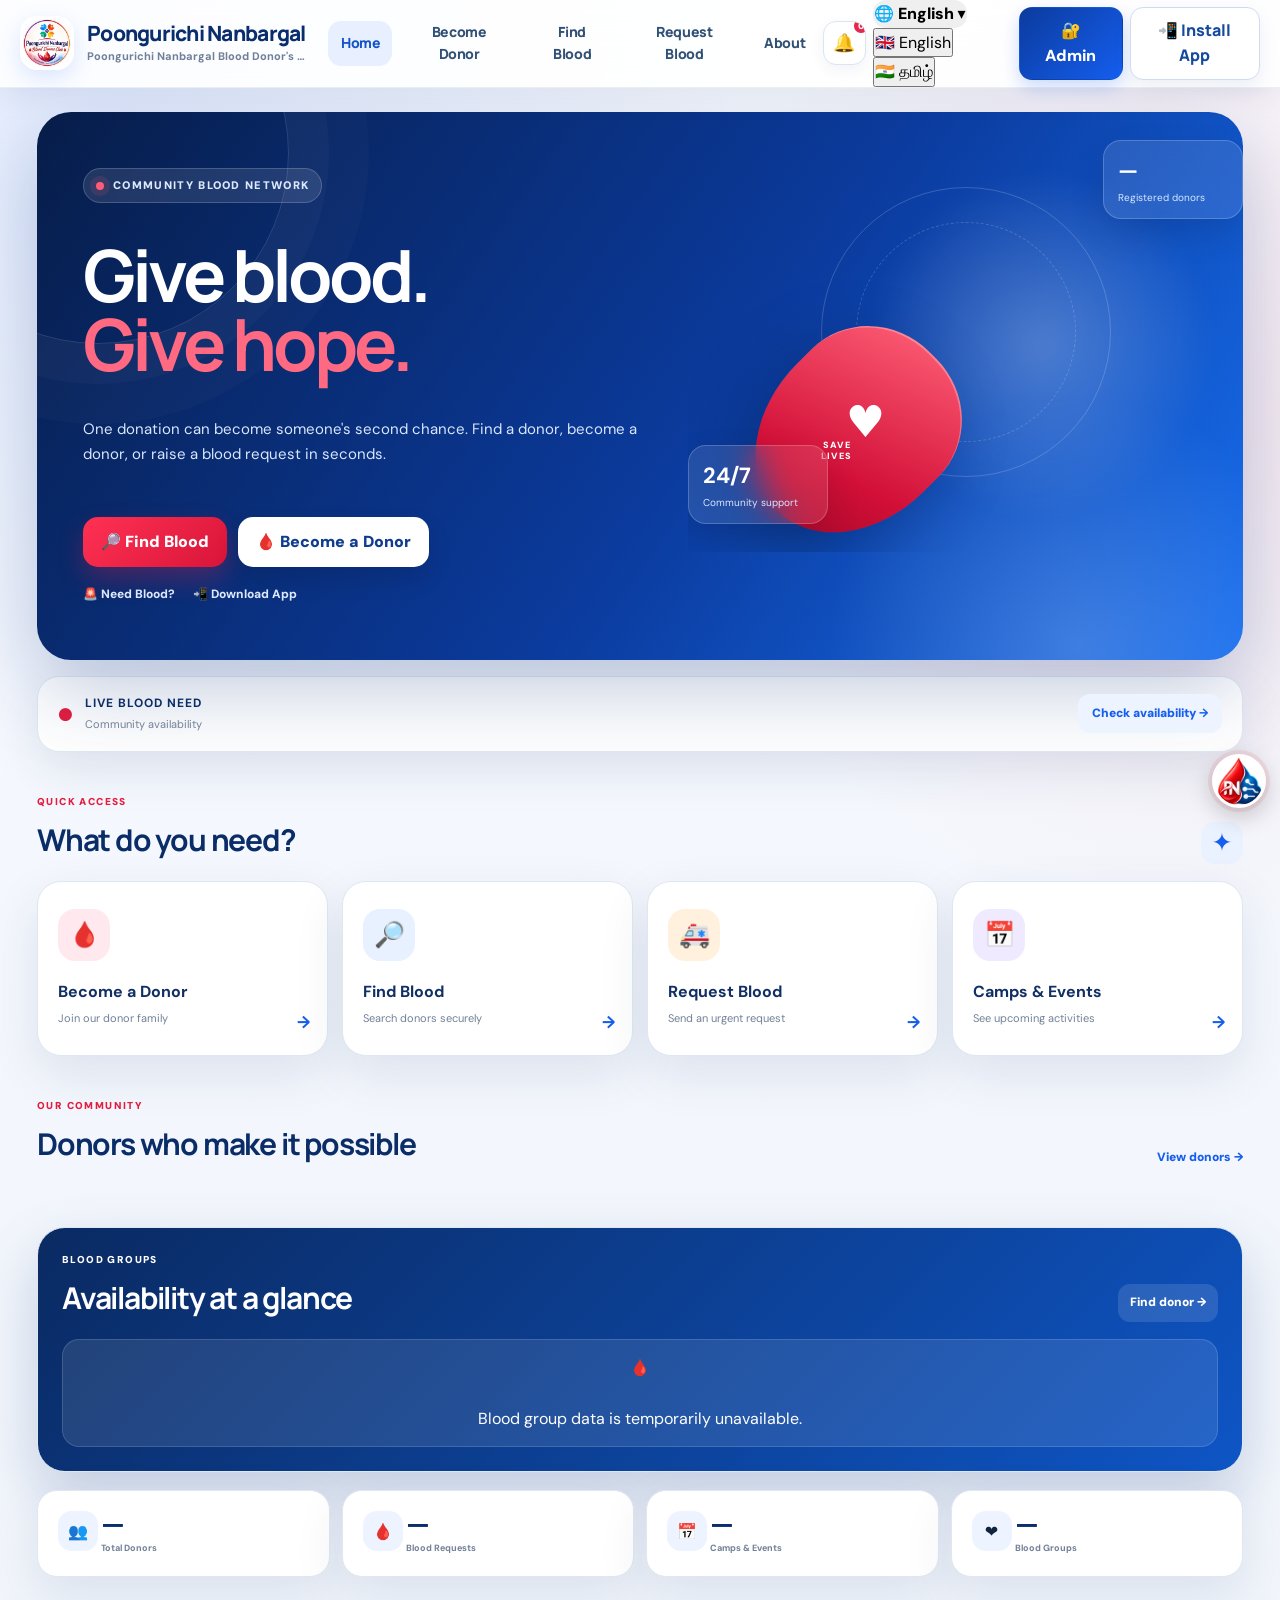
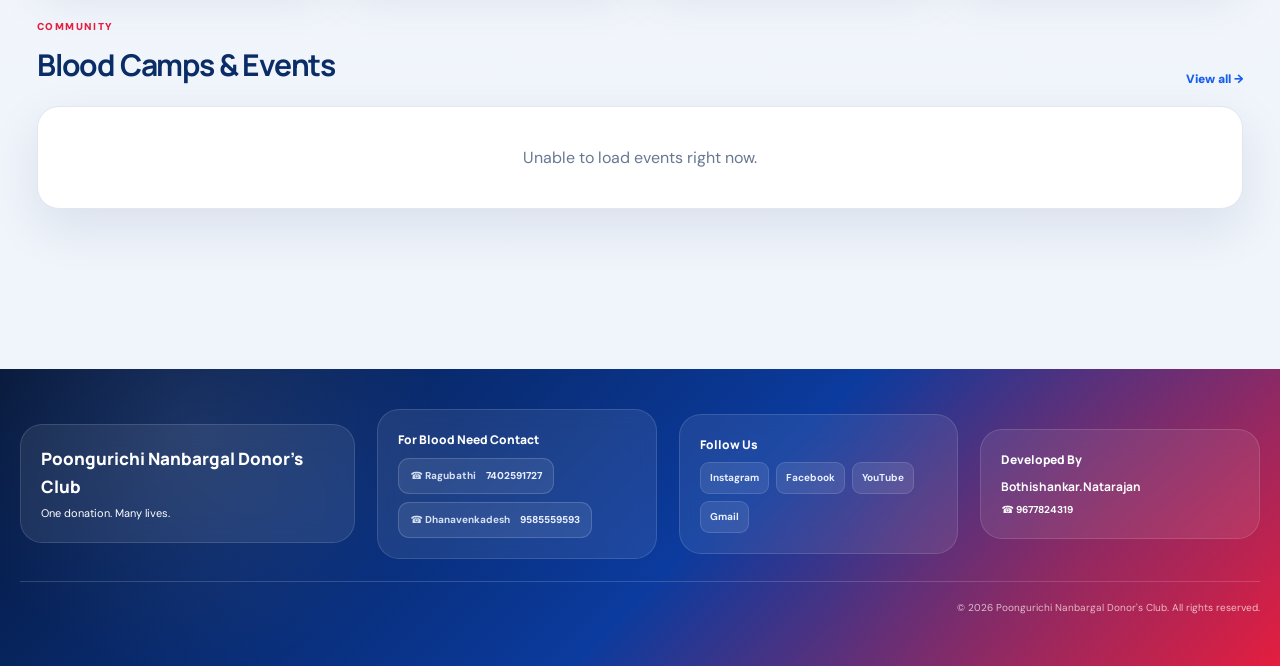
==== commit 9781c4f9: "Update index.html" ====
--- a/index.html
+++ b/index.html
@@ -4204,7 +4204,6 @@
  No Google Sheet / Apps Script / donor data structure changes are required.
 */
 
-
 async function createProfessionalDonorIdCard(donor) {
   const name = String(value(donor,"Name","name") || "Donor").trim();
   const donorId = String(value(donor,"Donor_ID","donorId","DonorID","ID","id") || "—").trim();
@@ -4212,18 +4211,15 @@
   const mobile = String(value(donor,"Mobile","mobile","Phone","Contact_Number") || "—").trim();
   const city = String(value(donor,"City","city","Town","Town_Village") || "").trim();
   const district = String(value(donor,"District","district") || "").trim();
-  const dob = dateOnly(value(donor,"DOB","dob"));
+  const dob = dateOnly(value(donor,"DOB","dob","Date_of_Birth","DateOfBirth"));
   const lastDonation = dateOnly(value(donor,"Last_Donation_Date","lastDonationDate","Last_Donation","lastDonation"));
 
   const donorIdForPhoto = String(value(donor,"Donor_ID","donorId","DonorID","ID","id") || "").trim();
   const storedPhotoUrl = String(value(donor,"Photo_URL","photoUrl","PhotoURL","photoURL","Photo_Url") || "").trim();
   const photoFileId = String(value(donor,"Photo_File_ID","photoFileId","PhotoFileID","fileId") || "").trim();
   const cachedPhoto = typeof getCachedDonorPhoto === "function" ? getCachedDonorPhoto(donorIdForPhoto) : "";
-  let photoUrl = cachedPhoto || storedPhotoUrl || (
-    photoFileId
-      ? "https://drive.google.com/thumbnail?id=" + encodeURIComponent(photoFileId) + "&sz=w1400"
-      : ""
-  );
+  let photoUrl = cachedPhoto || storedPhotoUrl ||
+    (photoFileId ? "https://drive.google.com/thumbnail?id=" + encodeURIComponent(photoFileId) + "&sz=w1400" : "");
 
   if (!cachedPhoto && storedPhotoUrl && typeof BloodDonationAPI !== "undefined" && BloodDonationAPI.getDonorPhotoData) {
     try {
@@ -4246,453 +4242,309 @@
   const ta = cardLang === "ta";
 
   const t = ta ? {
-    club1:"பூங்குறிச்சி நண்பர்கள்",
-    club2:"இரத்த தான நன்கொடையாளர்கள் சங்கம்",
-    donor:"தன்னார்வ இரத்த தான நன்கொடையாளர்",
-    id:"நன்கொடையாளர் ID",
-    blood:"இரத்த வகை",
-    mobile:"கைபேசி எண்",
-    location:"ஊர் / கிராமம்",
-    dob:"பிறந்த தேதி",
-    lastDonation:"கடைசி இரத்த தானம்",
-    scan:"நன்கொடையாளர் விவரங்களுக்கு ஸ்கேன் செய்யவும்",
-    pledge:"நான் உறுதியளிக்கிறேன்",
-    emergency:"அவசர தொடர்பு",
-    helpline:"PNBDC உதவி எண்",
-    important:"முக்கிய தகவல்",
-    footer:"பூங்குறிச்சி நண்பர்களின் அலகு",
-    regular:"தொடர்ந்து இரத்த தானம்",
-    patients:"நோயாளிகளுக்கு உதவி",
-    community:"சமூகத்தை ஆதரிக்கவும்",
-    awareness:"விழிப்புணர்வை பரப்பவும்"
+    club1:"பூங்குறிச்சி நண்பர்கள்", club2:"இரத்த தான நன்கொடையாளர்கள் சங்கம்",
+    donor:"தன்னார்வ இரத்த தான நன்கொடையாளர்", id:"நன்கொடையாளர் ID", mobile:"கைபேசி",
+    dob:"பிறந்த தேதி", location:"இடம்", last:"கடைசி இரத்த தானம்",
+    scan:"நன்கொடையாளர் விவரங்களுக்கு ஸ்கேன் செய்யவும்", pledge:"நான் உறுதியளிக்கிறேன்",
+    important:"முக்கிய தகவல்", emergency:"அவசர தொடர்பு", helpline:"PNBDC உதவி எண்",
+    p1:"தொடர்ந்து இரத்த தானம் செய்வேன்", p2:"தேவைப்படுவோருக்கு உதவுவேன்",
+    p3:"சமூகத்தை ஆதரிப்பேன்", p4:"விழிப்புணர்வை பரப்புவேன்",
+    footer:"பூங்குறிச்சி நண்பர்களின் அலகு"
   } : {
-    club1:"Poongurichi Nanbargal",
-    club2:"Blood Donor’s Club",
-    donor:"VOLUNTARY BLOOD DONOR",
-    id:"Donor ID",
-    blood:"Blood Group",
-    mobile:"Mobile",
-    location:"Town / Village",
-    dob:"Date of Birth",
-    lastDonation:"Last Donation",
-    scan:"SCAN FOR DONOR DETAILS",
-    pledge:"I PLEDGE",
-    emergency:"Emergency Contact",
-    helpline:"PNBDC Helpline Number",
-    important:"Important Information",
-    footer:"Unit of Poongurichi Nanbargal",
-    regular:"Donate Regularly",
-    patients:"Help Patients",
-    community:"Support Community",
-    awareness:"Spread Awareness"
+    club1:"Poongurichi Nanbargal", club2:"Blood Donor’s Club",
+    donor:"VOLUNTARY BLOOD DONOR", id:"Donor ID", mobile:"Mobile",
+    dob:"Date of Birth", location:"Town / Village", last:"Last Donation",
+    scan:"SCAN FOR DONOR DETAILS", pledge:"I PLEDGE",
+    important:"Important Information", emergency:"Emergency Contact",
+    helpline:"PNBDC Helpline Number", p1:"Donate Regularly", p2:"Help Patients",
+    p3:"Support Community", p4:"Spread Awareness", footer:"Unit of Poongurichi Nanbargal"
   };
 
-  // ============================================================
-  // QR generator — donor profile URL only.
-  // ============================================================
-  async function ensurePNBDCQRLIB() {
+  async function ensureQR() {
     if (window.qrcode) return window.qrcode;
     await new Promise((resolve, reject) => {
       const existing = document.querySelector('script[data-pnbdc-qrcode="1"]');
       if (existing) {
-        existing.addEventListener("load", resolve, { once:true });
-        existing.addEventListener("error", reject, { once:true });
+        existing.addEventListener("load", resolve, {once:true});
+        existing.addEventListener("error", reject, {once:true});
         return;
       }
-      const script = document.createElement("script");
-      script.src = "https://cdn.jsdelivr.net/npm/qrcode-generator@1.4.4/qrcode.js";
-      script.async = true;
-      script.dataset.pnbdcQrcode = "1";
-      script.onload = resolve;
-      script.onerror = () => reject(new Error("QR_LIBRARY_LOAD_FAILED"));
-      document.head.appendChild(script);
+      const s = document.createElement("script");
+      s.src = "https://cdn.jsdelivr.net/npm/qrcode-generator@1.4.4/qrcode.js";
+      s.async = true;
+      s.dataset.pnbdcQrcode = "1";
+      s.onload = resolve;
+      s.onerror = reject;
+      document.head.appendChild(s);
     });
     if (!window.qrcode) throw new Error("QR library unavailable");
     return window.qrcode;
   }
 
-  async function drawQR(ctx, text, x, y, size) {
-    try {
-      const qrcode = await ensurePNBDCQRLIB();
-      const qr = qrcode(0, "H");
-      qr.addData(text);
-      qr.make();
-      const count = qr.getModuleCount();
-      const cell = size / count;
-
-      ctx.save();
-      ctx.fillStyle="#fff";
-      ctx.fillRect(x-18,y-18,size+36,size+36);
-      ctx.fillStyle="#071f52";
-      for(let row=0;row<count;row++){
-        for(let col=0;col<count;col++){
-          if(qr.isDark(row,col)){
-            ctx.fillRect(x+col*cell,y+row*cell,Math.ceil(cell),Math.ceil(cell));
-          }
-        }
-      }
-
-      // PNBDC red drop in the QR centre.
-      const cx=x+size/2, cy=y+size/2, r=Math.max(8,size*.035);
-      ctx.fillStyle="#fff";
-      ctx.beginPath(); ctx.arc(cx,cy,r+6,0,Math.PI*2); ctx.fill();
-      ctx.fillStyle="#e31b23";
-      ctx.beginPath();
-      ctx.moveTo(cx,cy-r);
-      ctx.bezierCurveTo(cx-r*1.2,cy-r*.15,cx-r*.9,cy+r,cx,cy+r*1.2);
-      ctx.bezierCurveTo(cx+r*.9,cy+r,cx+r*1.2,cy-r*.15,cx,cy-r);
-      ctx.fill();
-      ctx.restore();
-      return true;
-    } catch(e) {
-      console.warn("PNBDC QR generation failed:",e);
-      return false;
-    }
-  }
-
-  // ============================================================
-  // Reference-style two-card layout.
-  // Output: front + back side-by-side, like the supplied sample.
-  // ============================================================
-  const W = 1536;
-  const H = 1024;
-  const CARD_W = 704;
-  const CARD_H = 952;
-  const LEFT = 32;
-  const TOP = 36;
-  const GAP = 64;
-  const RIGHT = LEFT + CARD_W + GAP;
-
-  const canvas=document.createElement("canvas");
-  canvas.width=W;
-  canvas.height=H;
-  const ctx=canvas.getContext("2d");
-  if(!ctx) throw new Error("Your browser cannot generate the ID card.");
-
-  const fontFamily='"Noto Sans Tamil","Nirmala UI","Latha",Arial,sans-serif';
-
-  const roundRect=(x,y,w,h,r,fill,stroke,sw=1)=>{
+  const W = 760, H = 1000, GAP = 32, OUT_W = W * 2 + GAP, OUT_H = H;
+  const canvas = document.createElement("canvas");
+  canvas.width = OUT_W;
+  canvas.height = OUT_H;
+  const ctx = canvas.getContext("2d");
+  if (!ctx) throw new Error("Your browser cannot generate the ID card.");
+
+  const font = '"Noto Sans Tamil","Nirmala UI","Latha",Arial,sans-serif';
+
+  const roundRect = (x,y,w,h,r,fill,stroke=null,lw=1) => {
+    ctx.beginPath(); ctx.roundRect(x,y,w,h,r);
+    if (fill) { ctx.fillStyle=fill; ctx.fill(); }
+    if (stroke) { ctx.lineWidth=lw; ctx.strokeStyle=stroke; ctx.stroke(); }
+  };
+
+  const textFit = (str,max,start,weight=700) => {
+    let s=start;
+    while (s>12) {
+      ctx.font=`${weight} ${s}px ${font}`;
+      if (ctx.measureText(String(str)).width <= max) break;
+      s--;
+    }
+    return s;
+  };
+
+  const drawDrop = (x,y,scale=1) => {
+    ctx.save(); ctx.translate(x,y); ctx.scale(scale,scale);
+    ctx.fillStyle="#e91b23";
     ctx.beginPath();
-    ctx.roundRect(x,y,w,h,r);
-    if(fill){ctx.fillStyle=fill;ctx.fill();}
-    if(stroke){ctx.lineWidth=sw;ctx.strokeStyle=stroke;ctx.stroke();}
-  };
-
-  const fitText=(txt,maxWidth,startSize=28,weight=800)=>{
-    let size=startSize;
-    while(size>13){
-      ctx.font=`${weight} ${size}px ${fontFamily}`;
-      if(ctx.measureText(String(txt)).width<=maxWidth) break;
-      size--;
-    }
-    return size;
-  };
-
-  const drawHeartDrop=(x,y,scale=1,color="#e31b23")=>{
-    ctx.save(); ctx.translate(x,y); ctx.scale(scale,scale);
-    ctx.fillStyle=color;
-    ctx.beginPath();
-    ctx.moveTo(0,-55);
-    ctx.bezierCurveTo(-42,-12,-40,23,0,52);
-    ctx.bezierCurveTo(40,23,42,-12,0,-55);
+    ctx.moveTo(0,-48);
+    ctx.bezierCurveTo(-38,-10,-38,22,0,46);
+    ctx.bezierCurveTo(38,22,38,-10,0,-48);
     ctx.fill();
-    ctx.fillStyle="#fff";
-    ctx.beginPath();ctx.arc(-8,-21,6,0,Math.PI*2);ctx.fill();
+    ctx.fillStyle="#fff"; ctx.beginPath(); ctx.arc(-8,-20,6,0,Math.PI*2); ctx.fill();
     ctx.restore();
   };
 
-  const drawHeart=(x,y,size,color="#e31b23")=>{
-    ctx.save();ctx.translate(x,y);ctx.scale(size/100,size/100);
-    ctx.fillStyle=color;
+  const drawCircleIcon = (x,y,symbol,bg="#123b82",r=23) => {
+    ctx.fillStyle=bg; ctx.beginPath(); ctx.arc(x,y,r,0,Math.PI*2); ctx.fill();
+    ctx.fillStyle="#fff"; ctx.font=`800 ${Math.round(r*.72)}px ${font}`;
+    ctx.textAlign="center"; ctx.fillText(symbol,x,y+r*.32); ctx.textAlign="left";
+  };
+
+  const drawImageContain = (img,x,y,w,h,r=18) => {
+    ctx.save();
+    ctx.beginPath(); ctx.roundRect(x,y,w,h,r); ctx.clip();
+    const scale=Math.max(w/img.width,h/img.height);
+    const dw=img.width*scale, dh=img.height*scale;
+    ctx.drawImage(img,x+w/2-dw/2,y+h/2-dh/2,dw,dh);
+    ctx.restore();
+  };
+
+  const logo = await loadImageSafe("icons/poongurichi-logo.jpeg");
+  const photo = photoUrl ? await loadImageForCard(photoUrl) : null;
+
+  // White canvas background.
+  ctx.fillStyle="#edf3f9"; ctx.fillRect(0,0,OUT_W,OUT_H);
+
+  const drawHeader = (ox, back=false) => {
+    roundRect(ox+18,18,W-36,150,28,"#123b82");
+    ctx.save();
+    ctx.beginPath(); ctx.roundRect(ox+18,18,W-36,150,28); ctx.clip();
+    ctx.fillStyle=back ? "#0b6bd4" : "#e91b23";
     ctx.beginPath();
-    ctx.moveTo(0,35);
-    ctx.bezierCurveTo(-65,-5,-45,-48,-15,-40);
-    ctx.bezierCurveTo(-3,-37,0,-27,0,-27);
-    ctx.bezierCurveTo(0,-27,3,-37,15,-40);
-    ctx.bezierCurveTo(45,-48,65,-5,0,35);
-    ctx.fill();ctx.restore();
+    ctx.moveTo(ox+500,18); ctx.lineTo(ox+W-18,18); ctx.lineTo(ox+W-18,110);
+    ctx.lineTo(ox+610,168); ctx.closePath(); ctx.fill();
+    ctx.restore();
+
+    if (logo) {
+      ctx.save(); ctx.beginPath(); ctx.arc(ox+92,93,58,0,Math.PI*2); ctx.clip();
+      ctx.drawImage(logo,ox+34,35,116,116); ctx.restore();
+    }
+
+    ctx.fillStyle="#fff";
+    ctx.font=`800 ${textFit(t.club1,430,31,800)}px ${font}`;
+    ctx.fillText(t.club1,ox+172,78);
+    ctx.fillStyle="#ffea28";
+    ctx.font=`800 ${textFit(t.club2,390,23,800)}px ${font}`;
+    ctx.fillText(t.club2,ox+172,112);
+    ctx.fillStyle="#fff";
+    ctx.font=`700 14px ${font}`;
+    ctx.fillText("DONATE  |  SUPPORT  |  SAVE LIVES",ox+172,141);
+    drawDrop(ox+670,82,.82);
   };
 
-  const drawMiniIcon=(x,y,type,color="#123b82")=>{
-    ctx.save();
-    ctx.fillStyle=color;
-    if(type==="drop"){
-      drawHeartDrop(x,y,.32,color);
-    }else if(type==="phone"){
-      ctx.beginPath();ctx.arc(x,y,18,0,Math.PI*2);ctx.fill();
-      ctx.fillStyle="#fff";ctx.font=`800 20px ${fontFamily}`;ctx.textAlign="center";ctx.fillText("☎",x,y+7);
-    }else if(type==="pin"){
-      ctx.beginPath();ctx.arc(x,y-4,15,0,Math.PI*2);ctx.fill();
-      ctx.beginPath();ctx.arc(x,y+10,10,0,Math.PI*2);ctx.fill();
-      ctx.fillStyle="#fff";ctx.beginPath();ctx.arc(x,y-4,5,0,Math.PI*2);ctx.fill();
-    }else if(type==="id"){
-      roundRect(x-18,y-13,36,27,5,color);
-      ctx.fillStyle="#fff";ctx.font=`800 16px ${fontFamily}`;ctx.textAlign="center";ctx.fillText("ID",x,y+6);
-    }else if(type==="calendar"){
-      roundRect(x-17,y-15,34,30,5,color);
-      ctx.fillStyle="#fff";ctx.fillRect(x-11,y-4,22,2);
-      ctx.font=`800 14px ${fontFamily}`;ctx.textAlign="center";ctx.fillText("D",x,y+10);
-    }
-    ctx.restore();
-    ctx.textAlign="left";
-  };
-
-  const loadPhoto = async()=>{
-    if(!photoUrl) return null;
-    try{return await loadImageForCard(photoUrl);}catch(_){return null;}
-  };
-
-  const logo = await loadImageSafe("icons/poongurichi-logo.jpeg");
-  const photo = await loadPhoto();
-
-  // Background.
-  const bg=ctx.createLinearGradient(0,0,W,H);
-  bg.addColorStop(0,"#f7fbff");
-  bg.addColorStop(.5,"#ffffff");
-  bg.addColorStop(1,"#eef5ff");
-  ctx.fillStyle=bg;ctx.fillRect(0,0,W,H);
-
-  // Soft card shadows.
-  ctx.save();
-  ctx.shadowColor="rgba(11,43,90,.20)";
-  ctx.shadowBlur=24;ctx.shadowOffsetY=10;
-  roundRect(LEFT,TOP,CARD_W,CARD_H,32,"#fff");
-  roundRect(RIGHT,TOP,CARD_W,CARD_H,32,"#fff");
-  ctx.restore();
-
-  // ============================================================
-  // FRONT
-  // ============================================================
-  const fx=LEFT, fy=TOP;
-
-  // Top red/white/blue header.
-  ctx.save();
-  ctx.beginPath();ctx.roundRect(fx,fy,CARD_W,210,32);ctx.clip();
-  const fh=ctx.createLinearGradient(fx,fy,fx+CARD_W,fy+210);
-  fh.addColorStop(0,"#d90012");fh.addColorStop(.55,"#f21d2d");fh.addColorStop(1,"#fff");
-  ctx.fillStyle=fh;ctx.fillRect(fx,fy,CARD_W,210);
-  ctx.fillStyle="rgba(255,255,255,.92)";
-  ctx.beginPath();
-  ctx.moveTo(fx+180,fy+72);
-  ctx.quadraticCurveTo(fx+380,fy-5,fx+CARD_W,fy+92);
-  ctx.lineTo(fx+CARD_W,fy+210);
-  ctx.lineTo(fx+90,fy+210);
-  ctx.closePath();ctx.fill();
-  ctx.fillStyle="rgba(255,255,255,.35)";
-  ctx.beginPath();
-  ctx.moveTo(fx,fy+95);
-  ctx.quadraticCurveTo(fx+250,fy+35,fx+CARD_W,fy+150);
-  ctx.lineTo(fx+CARD_W,fy+210);ctx.lineTo(fx,fy+210);ctx.closePath();ctx.fill();
-  ctx.restore();
-
-  if(logo){
-    ctx.save();ctx.beginPath();ctx.arc(fx+105,fy+100,86,0,Math.PI*2);ctx.clip();
-    ctx.drawImage(logo,fx+19,fy+14,172,172);ctx.restore();
-  }
+  // ---------------- FRONT ----------------
+  const fx=0;
+  roundRect(fx+18,18,W-36,H-36,28,"#fff","#d5e0eb",2);
+  drawHeader(fx,false);
 
   ctx.fillStyle="#123b82";
-  ctx.font=`800 ${ta?34:38}px ${fontFamily}`;
-  ctx.fillText(t.club1,fx+220,fy+84);
-  ctx.fillStyle="#e31b23";
-  ctx.font=`800 ${ta?24:30}px ${fontFamily}`;
-  ctx.fillText(t.club2,fx+220,fy+125);
-  ctx.strokeStyle="#123b82";ctx.lineWidth=2;
-  ctx.beginPath();ctx.moveTo(fx+220,fy+142);ctx.lineTo(fx+570,fy+142);ctx.stroke();
-  ctx.fillStyle="#123b82";ctx.font=`700 16px ${fontFamily}`;
-  ctx.fillText("DONATE  |  SUPPORT  |  SAVE LIVES",fx+220,fy+168);
-
-  drawHeartDrop(fx+620,fy+108,.95);
-
-  // Left motivational text.
-  ctx.fillStyle="#123b82";
-  ctx.font=`700 italic 34px Georgia,serif`;
-  ctx.fillText("Be",fx+55,fy+275);
-  ctx.fillText("a Hero",fx+45,fy+315);
-  ctx.fillStyle="#e31b23";
-  ctx.font=`700 italic 38px Georgia,serif`;
-  ctx.fillText("Donate",fx+45,fy+360);
-  ctx.fillText("Blood.",fx+55,fy+402);
-  drawHeart(fx+185,fy+385,40);
-
-  // Photo.
-  const px=fx+220, py=fy+190, pw=270, ph=300;
-  roundRect(px,py,pw,ph,20,"#dcecff","#123b82",3);
-  if(photo){
-    ctx.save();ctx.beginPath();ctx.roundRect(px+4,py+4,pw-8,ph-8,17);ctx.clip();
-    const s=Math.max((pw-8)/photo.width,(ph-8)/photo.height);
-    const dw=photo.width*s,dh=photo.height*s;
-    ctx.drawImage(photo,px+pw/2-dw/2,py+ph/2-dh/2,dw,dh);
-    ctx.restore();
-  }else{
-    ctx.fillStyle="#cfe2f7";ctx.fillRect(px+4,py+4,pw-8,ph-8);
-    ctx.fillStyle="#123b82";ctx.font=`800 82px ${fontFamily}`;ctx.textAlign="center";
-    ctx.fillText(name.split(/\s+/).slice(0,2).map(v=>v[0]).join("").toUpperCase(),px+pw/2,py+180);
+  ctx.font=`italic 700 30px Georgia,serif`;
+  ctx.fillText("Be",fx+54,245);
+  ctx.fillText("a Hero",fx+54,280);
+  ctx.fillStyle="#e91b23";
+  ctx.fillText("Donate",fx+54,318);
+  ctx.fillText("Blood.",fx+54,355);
+  ctx.font=`700 30px Arial`; ctx.fillText("♥",fx+172,355);
+
+  // Photo — fixed portrait frame.
+  roundRect(fx+205,195,300,330,24,"#dceafa","#123b82",3);
+  if (photo) {
+    drawImageContain(photo,fx+217,207,276,306,18);
+  } else {
+    ctx.fillStyle="#dceafa"; ctx.fillRect(fx+217,207,276,306);
+    ctx.fillStyle="#123b82";
+    ctx.font=`800 66px ${font}`; ctx.textAlign="center";
+    ctx.fillText(name.split(/\s+/).slice(0,2).map(x=>x[0]).join("").toUpperCase(),fx+355,365);
     ctx.textAlign="left";
   }
 
-  // Blood group.
-  roundRect(fx+525,fy+295,135,68,22,"#e31b23",null);
-  ctx.fillStyle="#fff";ctx.font=`900 38px ${fontFamily}`;ctx.textAlign="center";ctx.fillText(blood,fx+592,fy+341);ctx.textAlign="left";
-  drawHeartDrop(fx+595,fy+410,.65);
-  ctx.strokeStyle="#e31b23";ctx.lineWidth=4;
-  ctx.beginPath();ctx.moveTo(fx+535,fy+435);ctx.lineTo(fx+565,fy+435);ctx.lineTo(fx+580,fy+412);ctx.lineTo(fx+600,fy+458);ctx.lineTo(fx+620,fy+428);ctx.lineTo(fx+662,fy+428);ctx.stroke();
-
-  // Donor name.
+  // Blood group + ECG area.
+  roundRect(fx+545,275,150,65,30,"#e91b23");
+  ctx.fillStyle="#fff"; ctx.font=`900 34px ${font}`; ctx.textAlign="center";
+  ctx.fillText(blood,fx+620,318); ctx.textAlign="left";
+  drawDrop(fx+620,398,.72);
+  ctx.strokeStyle="#e91b23"; ctx.lineWidth=3;
+  ctx.beginPath(); ctx.moveTo(fx+565,418); ctx.lineTo(fx+594,418); ctx.lineTo(fx+607,401);
+  ctx.lineTo(fx+619,431); ctx.lineTo(fx+634,401); ctx.lineTo(fx+647,418); ctx.lineTo(fx+695,418); ctx.stroke();
+
+  // Name + badge — deliberately separated.
   ctx.fillStyle="#123b82";
-  ctx.font=`900 ${fitText(name,610,36,900)}px ${fontFamily}`;
-  ctx.textAlign="center";ctx.fillText(name,fx+352,fy+525);
-  roundRect(fx+180,fy+545,345,48,24,"#e31b23",null);
-  ctx.fillStyle="#fff";ctx.font=`900 20px ${fontFamily}`;ctx.fillText(t.donor,fx+352,fy+576);
-  ctx.textAlign="left";
-
-  // Details.
+  ctx.font=`800 ${textFit(name,470,30,800)}px ${font}`;
+  ctx.fillText(name,fx+205,565);
+
+  roundRect(fx+195,580,350,52,26,"#e91b23");
+  ctx.fillStyle="#fff";
+  ctx.font=`800 ${textFit(t.donor,315,19,800)}px ${font}`;
+  ctx.textAlign="center"; ctx.fillText(t.donor,fx+370,613); ctx.textAlign="left";
+
+  // Detail block.
   const location=[city,district].filter(Boolean).join(", ") || "—";
-  const fields=[
-    ["id",t.id,donorId],
-    ["drop",t.blood,blood],
-    ["phone",t.mobile,mobile],
-    ["pin",t.location,location],
-    ["calendar",t.dob,dob||"—"],
-    ["drop",t.lastDonation,lastDonation||"—"]
+  const rows=[
+    [t.id,donorId,"ID","#123b82"],
+    [t.mobile,mobile,"☎","#123b82"],
+    [t.location,location,"⌖","#123b82"],
+    [t.dob,dob||"—","D","#123b82"],
+    [t.last,lastDonation||"—","♥","#e91b23"]
   ];
-  let rowY=625;
-  fields.forEach((f,i)=>{
-    drawMiniIcon(fx+62,rowY-6,f[0],i===1?"#e31b23":"#123b82");
-    ctx.fillStyle="#123b82";ctx.font=`700 17px ${fontFamily}`;ctx.fillText(f[1],fx+88,rowY);
-    ctx.fillStyle="#52657c";ctx.font=`800 17px ${fontFamily}`;ctx.fillText(":",fx+245,rowY);
-    ctx.fillStyle=i===1?"#e31b23":"#172033";
-    ctx.font=`800 ${fitText(String(f[2]),285,18,800)}px ${fontFamily}`;
-    ctx.fillText(String(f[2]),fx+268,rowY);
-    rowY+=43;
+  let y=670;
+  rows.forEach((row,i)=>{
+    const [label,val,ico,bg]=row;
+    drawCircleIcon(fx+58,y-7,ico,bg,20);
+    ctx.fillStyle="#53657a"; ctx.font=`700 15px ${font}`;
+    ctx.fillText(label,fx+86,y);
+    ctx.fillStyle="#273142"; ctx.font=`800 ${textFit(String(val),245,17,800)}px ${font}`;
+    ctx.fillText(String(val),fx+250,y);
+    ctx.strokeStyle="#dfe6ee"; ctx.lineWidth=1.5;
+    ctx.beginPath(); ctx.moveTo(fx+86,y+15); ctx.lineTo(fx+505,y+15); ctx.stroke();
+    y+=49;
   });
 
-  // QR.
-  roundRect(fx+520,fy+625,150,170,18,"#fff","#e31b23",3);
-  const profileUrl="https://poongurichinanbargal.github.io/blood-donationapp/?donor="+encodeURIComponent(donorId);
-  const qrOk=await drawQR(ctx,profileUrl,fx+542,fy+646,105);
-  ctx.fillStyle="#123b82";ctx.font=`900 12px ${fontFamily}`;ctx.textAlign="center";
-  ctx.fillText(qrOk?t.scan:"QR unavailable",fx+595,fy+785);ctx.textAlign="left";
-
-  // Front wave footer.
-  ctx.save();ctx.beginPath();ctx.roundRect(fx,fy+835,CARD_W,117,0);ctx.clip();
-  ctx.fillStyle="#e31b23";
-  ctx.beginPath();ctx.moveTo(fx,fy+865);ctx.quadraticCurveTo(fx+220,fy+820,fx+430,fy+870);ctx.quadraticCurveTo(fx+590,fy+905,fx+CARD_W,fy+850);ctx.lineTo(fx+CARD_W,fy+952);ctx.lineTo(fx,fy+952);ctx.closePath();ctx.fill();
-  ctx.fillStyle="#b4000d";
-  ctx.beginPath();ctx.moveTo(fx,fy+915);ctx.quadraticCurveTo(fx+220,fy+865,fx+420,fy+920);ctx.quadraticCurveTo(fx+580,fy+955,fx+CARD_W,fy+900);ctx.lineTo(fx+CARD_W,fy+952);ctx.lineTo(fx,fy+952);ctx.closePath();ctx.fill();
-  ctx.restore();
-  ctx.fillStyle="#fff";ctx.font=`800 18px ${fontFamily}`;
-  ctx.fillText("SAFE BLOOD",fx+80,fy+920);
-  ctx.font=`600 italic 18px Georgia,serif`;ctx.fillText("Stronger Communities",fx+80,fy+944);
-  ctx.font=`900 17px ${fontFamily}`;ctx.textAlign="right";ctx.fillText("TOGETHER WE SAVE LIVES",fx+CARD_W-40,fy+935);ctx.textAlign="left";
-
-  // ============================================================
-  // BACK
-  // ============================================================
-  const bx=RIGHT, by=TOP;
-
-  // Blue header.
-  ctx.save();ctx.beginPath();ctx.roundRect(bx,by,CARD_W,235,32);ctx.clip();
-  const bh=ctx.createLinearGradient(bx,by,bx+CARD_W,by+235);
-  bh.addColorStop(0,"#0d428d");bh.addColorStop(.65,"#075fc4");bh.addColorStop(1,"#123b82");
-  ctx.fillStyle=bh;ctx.fillRect(bx,by,CARD_W,235);
-  ctx.fillStyle="rgba(255,255,255,.14)";
-  ctx.beginPath();ctx.arc(bx+600,by+20,250,0,Math.PI*2);ctx.fill();
-  ctx.restore();
-
-  if(logo){
-    ctx.save();ctx.beginPath();ctx.arc(bx+105,by+105,82,0,Math.PI*2);ctx.clip();
-    ctx.drawImage(logo,bx+23,by+23,164,164);ctx.restore();
+  // QR panel. Generate directly on canvas; no blank placeholder.
+  roundRect(fx+535,650,180,245,20,"#f7fbff","#d4e1ee",2);
+  try {
+    const qrlib=await ensureQR();
+    const qr=qrlib(0,"H");
+    qr.addData("https://poongurichinanbargal.github.io/blood-donationapp/?donor="+encodeURIComponent(donorId));
+    qr.make();
+    const count=qr.getModuleCount(), size=145, cell=size/count, qx=fx+553, qy=675;
+    ctx.fillStyle="#fff"; ctx.fillRect(qx-8,qy-8,size+16,size+16);
+    ctx.fillStyle="#071f52";
+    for(let r=0;r<count;r++) for(let c=0;c<count;c++) if(qr.isDark(r,c))
+      ctx.fillRect(qx+c*cell,qy+r*cell,Math.ceil(cell),Math.ceil(cell));
+    ctx.fillStyle="#fff"; ctx.beginPath(); ctx.arc(qx+size/2,qy+size/2,9,0,Math.PI*2); ctx.fill();
+    drawDrop(qx+size/2,qy+size/2+3,.14);
+  } catch(e) {
+    ctx.fillStyle="#b51d28"; ctx.font=`700 14px ${font}`; ctx.textAlign="center";
+    ctx.fillText("QR unavailable",fx+625,755); ctx.textAlign="left";
   }
-
-  ctx.fillStyle="#fff";ctx.font=`800 ${ta?32:38}px ${fontFamily}`;ctx.fillText(t.club1,bx+190,by+84);
-  ctx.fillStyle="#ffec3d";ctx.font=`800 ${ta?23:29}px ${fontFamily}`;ctx.fillText(t.club2,bx+190,by+125);
-  ctx.strokeStyle="#fff";ctx.lineWidth=2;ctx.beginPath();ctx.moveTo(bx+190,by+143);ctx.lineTo(bx+555,by+143);ctx.stroke();
-  ctx.fillStyle="#fff";ctx.font=`700 16px ${fontFamily}`;ctx.fillText("DONATE  |  SUPPORT  |  SAVE LIVES",bx+190,by+170);
-  drawHeartDrop(bx+625,by+90,1.0);
-
-  // I PLEDGE.
-  roundRect(bx+150,by+205,405,50,25,"#e31b23",null);
-  ctx.fillStyle="#fff";ctx.font=`900 25px ${fontFamily}`;ctx.textAlign="center";ctx.fillText(t.pledge,bx+352,by+239);ctx.textAlign="left";
-
-  // Four pledge columns.
-  const pledgeItems=[
-    ["drop",t.regular],
-    ["phone",t.patients],
-    ["heart",t.community],
-    ["heart",t.awareness]
+  ctx.fillStyle="#123b82"; ctx.font=`800 11px ${font}`; ctx.textAlign="center";
+  ctx.fillText(t.scan,fx+625,855); ctx.textAlign="left";
+
+  // Front footer.
+  ctx.fillStyle="#e91b23";
+  ctx.beginPath();
+  ctx.moveTo(fx+18,925); ctx.quadraticCurveTo(fx+260,875,fx+500,930);
+  ctx.quadraticCurveTo(fx+640,955,fx+742,910);
+  ctx.lineTo(fx+742,982); ctx.lineTo(fx+18,982); ctx.closePath(); ctx.fill();
+  ctx.fillStyle="#fff"; ctx.font=`700 16px ${font}`;
+  ctx.fillText("SAFE BLOOD  •  STRONGER COMMUNITIES",fx+48,957);
+  ctx.textAlign="right"; ctx.font=`800 15px ${font}`;
+  ctx.fillText("TOGETHER WE SAVE LIVES",fx+715,957); ctx.textAlign="left";
+
+  // ---------------- BACK ----------------
+  const bx=W+GAP;
+  roundRect(bx+18,18,W-36,H-36,28,"#fff","#d5e0eb",2);
+  drawHeader(bx,true);
+
+  roundRect(bx+120,185,520,58,29,"#e91b23");
+  ctx.fillStyle="#fff"; ctx.font=`900 28px ${font}`; ctx.textAlign="center";
+  ctx.fillText(t.pledge,bx+380,222); ctx.textAlign="left";
+
+  const pledges=[
+    ["♥",t.p1],["+",t.p2],["♥",t.p3],["♥",t.p4]
   ];
-  const pCenters=[bx+100,bx+270,bx+440,bx+610];
-  pledgeItems.forEach((p,i)=>{
-    const cx=pCenters[i];
-    if(p[0]==="drop") drawHeartDrop(cx,by+300,.48);
-    else if(p[0]==="heart") drawHeart(cx,by+300,54);
-    else drawMiniIcon(cx,by+300,"phone","#e31b23");
-    ctx.fillStyle="#123b82";ctx.font=`800 16px ${fontFamily}`;ctx.textAlign="center";
-    const words=String(p[1]).split(" ");
+  pledges.forEach((p,i)=>{
+    const cx=bx+105+i*170;
+    drawCircleIcon(cx,300,p[0],"#e91b23",22);
+    ctx.fillStyle="#123b82"; ctx.font=`800 ${ta?13:14}px ${font}`;
+    ctx.textAlign="center";
+    const words=p[1].split(" ");
     if(words.length>2){
-      ctx.fillText(words.slice(0,2).join(" "),cx,by+350);
-      ctx.fillText(words.slice(2).join(" "),cx,by+372);
-    }else ctx.fillText(p[1],cx,by+355);
+      ctx.fillText(words.slice(0,2).join(" "),cx,345);
+      ctx.fillText(words.slice(2).join(" "),cx,367);
+    } else ctx.fillText(p[1],cx,350);
     ctx.textAlign="left";
-    if(i<3){ctx.strokeStyle="#35a7ff";ctx.lineWidth=2;ctx.beginPath();ctx.moveTo(cx+84,by+265);ctx.lineTo(cx+84,by+390);ctx.stroke();}
+    if(i<3){
+      ctx.strokeStyle="#8ebce7"; ctx.lineWidth=2;
+      ctx.beginPath(); ctx.moveTo(cx+85,270); ctx.lineTo(cx+85,385); ctx.stroke();
+    }
   });
 
-  // Important information.
-  roundRect(bx+32,by+390,640,220,22,"#edf6ff","#d7e8f8",2);
-  roundRect(bx+52,by+408,350,48,24,"#0c73d9",null);
-  ctx.fillStyle="#fff";ctx.font=`900 23px ${fontFamily}`;ctx.fillText(t.important,bx+80,by+440);
-
-  const bullets=ta?[
+  roundRect(bx+45,410,670,185,20,"#edf5ff","#d6e4f2",2);
+  roundRect(bx+65,425,300,44,22,"#1474d8");
+  ctx.fillStyle="#fff"; ctx.font=`800 20px ${font}`; ctx.fillText(t.important,bx+87,454);
+
+  const bullets=ta ? [
     "இந்த அட்டை பதிவு செய்யப்பட்ட தன்னார்வ இரத்த தான நன்கொடையாளரை அடையாளப்படுத்துகிறது.",
     "இது மருத்துவ அட்டை அல்ல.",
     "அவசரநிலையில் கீழே உள்ள PNBDC உதவி எண்ணை தொடர்பு கொள்ளவும்.",
-    "ஒவ்வொரு இரத்த தானத்திற்குப் பிறகும் பதிவை புதுப்பிக்கவும்."
-  ]:[
-    "This card identifies the holder as a registered voluntary",
-    "blood donor of Poongurichi Nanbargal Blood Donor’s Club.",
+    "ஒவ்வொரு இரத்த தானத்திற்குப் பிறகும் உங்கள் பதிவை புதுப்பிக்கவும்."
+  ] : [
+    "This card identifies the holder as a registered voluntary blood donor.",
     "This card is not a medical card.",
     "In an emergency, please contact the number below.",
     "Please inform us after each donation to keep your record updated."
   ];
-  let iy=490;
+
   bullets.forEach((b,i)=>{
-    drawHeartDrop(bx+70,by+iy-7,.20);
-    ctx.fillStyle="#123b82";ctx.font=`600 14px ${fontFamily}`;ctx.fillText(b,bx+94,by+iy);
-    iy+=26;
+    drawDrop(bx+68,492+i*27,.12);
+    ctx.fillStyle="#24344a"; ctx.font=`600 ${ta?12:11}px ${font}`;
+    ctx.fillText(b,bx+90,497+i*27);
   });
 
-  // Emergency contact.
-  roundRect(bx+32,by+630,640,86,20,"#ffe8eb",null);
-  ctx.fillStyle="#e31b23";ctx.beginPath();ctx.arc(bx+82,by+673,31,0,Math.PI*2);ctx.fill();
-  ctx.fillStyle="#fff";ctx.font=`800 27px ${fontFamily}`;ctx.textAlign="center";ctx.fillText("☎",bx+82,by+682);ctx.textAlign="left";
-  ctx.fillStyle="#e31b23";ctx.font=`900 18px ${fontFamily}`;ctx.fillText(t.emergency,bx+125,by+660);
-  ctx.fillStyle="#172033";ctx.font=`800 18px ${fontFamily}`;ctx.fillText(`${t.helpline} : 97507 85555`,bx+125,by+690);
-
-  // Quote + heart/ECG.
-  ctx.fillStyle="#123b82";ctx.font=`700 italic 23px Georgia,serif`;
-  ctx.fillText("“A small act of kindness",bx+45,by+765);
-  ctx.fillText("can save a precious life.”",bx+72,by+797);
-  ctx.strokeStyle="#e31b23";ctx.lineWidth=4;ctx.beginPath();ctx.moveTo(bx+105,by+812);ctx.quadraticCurveTo(bx+175,by+790,bx+255,by+812);ctx.stroke();
-  drawHeart(bx+515,by+770,75);
-  drawHeartDrop(bx+590,by+790,.65);
-  ctx.fillStyle="#e31b23";ctx.font=`900 18px ${fontFamily}`;ctx.fillText("DONATE",bx+620,by+760);ctx.fillText("BLOOD",bx+620,by+783);ctx.fillText("SAVE LIFE",bx+620,by+806);
-
-  // Back footer.
-  ctx.fillStyle="#123b82";ctx.fillRect(bx,by+850,CARD_W,102);
-  ctx.fillStyle="#fff";ctx.font=`900 20px ${fontFamily}`;ctx.textAlign="center";ctx.fillText(t.footer,bx+352,by+886);
-  ctx.font=`700 14px ${fontFamily}`;ctx.fillText("Poongurichi, Tamil Nadu, India",bx+352,by+915);
-  ctx.font=`900 14px ${fontFamily}`;ctx.fillText("SAFE BLOOD  •  STRONGER COMMUNITIES  •  TOGETHER WE SAVE LIVES",bx+352,by+940);
+  roundRect(bx+45,620,670,75,18,"#ffe7e9");
+  drawCircleIcon(bx+85,657,"☎","#e91b23",24);
+  ctx.fillStyle="#e91b23"; ctx.font=`800 16px ${font}`; ctx.fillText(t.emergency,bx+125,650);
+  ctx.fillStyle="#172033"; ctx.font=`800 16px ${font}`;
+  ctx.fillText(`${t.helpline} : 97507 85555`,bx+125,676);
+
+  ctx.fillStyle="#123b82"; ctx.font=`italic 700 21px Georgia,serif`;
+  ctx.fillText("“A small act of kindness",bx+48,750);
+  ctx.fillText("can save a precious life.”",bx+48,778);
+  ctx.strokeStyle="#e91b23"; ctx.lineWidth=3;
+  ctx.beginPath(); ctx.moveTo(bx+75,790); ctx.quadraticCurveTo(bx+145,802,bx+225,790); ctx.stroke();
+
+  ctx.fillStyle="#e91b23"; ctx.font=`900 54px Arial`;
+  ctx.fillText("♥",bx+500,755);
+  drawDrop(bx+590,765,.62);
+  ctx.fillStyle="#e91b23"; ctx.font=`900 17px ${font}`;
+  ctx.fillText("DONATE",bx+620,745); ctx.fillText("BLOOD",bx+620,767); ctx.fillText("SAVE LIFE",bx+620,789);
+
+  ctx.fillStyle="#123b82"; ctx.fillRect(bx+18,845,W-36,137);
+  ctx.fillStyle="#fff"; ctx.textAlign="center";
+  ctx.font=`800 20px ${font}`; ctx.fillText(t.footer,bx+380,875);
+  ctx.font=`600 13px ${font}`; ctx.fillText("Poongurichi, Tamil Nadu, India",bx+380,902);
+  ctx.font=`800 13px ${font}`; ctx.fillText("SAFE BLOOD  •  STRONGER COMMUNITIES  •  TOGETHER WE SAVE LIVES",bx+380,936);
   ctx.textAlign="left";
 
   return await new Promise((resolve,reject)=>{
-    canvas.toBlob(
-      blob=>blob ? resolve(blob) : reject(new Error("Could not create ID card PNG.")),
-      "image/png",1
-    );
+    canvas.toBlob(blob=>blob ? resolve(blob) : reject(new Error("Could not create ID card PNG.")),"image/png",1);
   });
 }
-
-
     async function loadImageSafe(src) {
       return await new Promise((resolve)=>{
         const img=new Image();
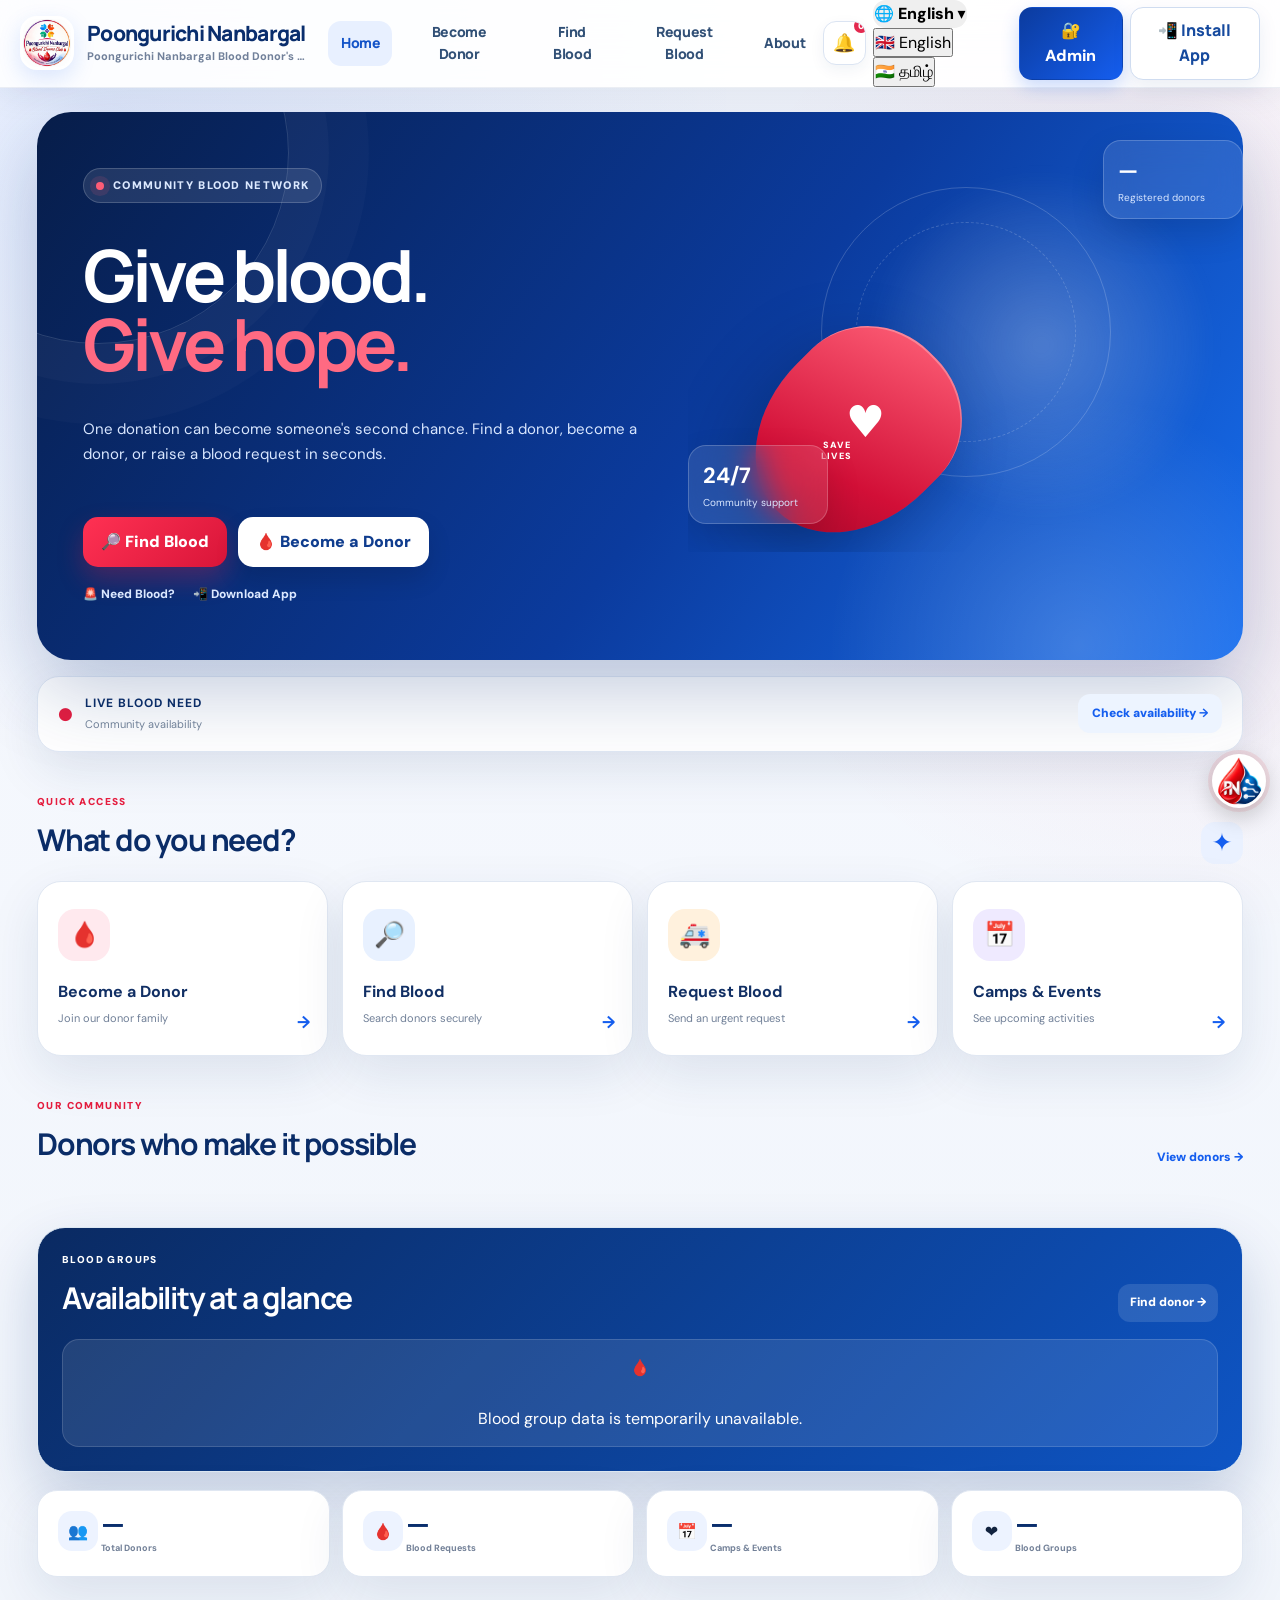
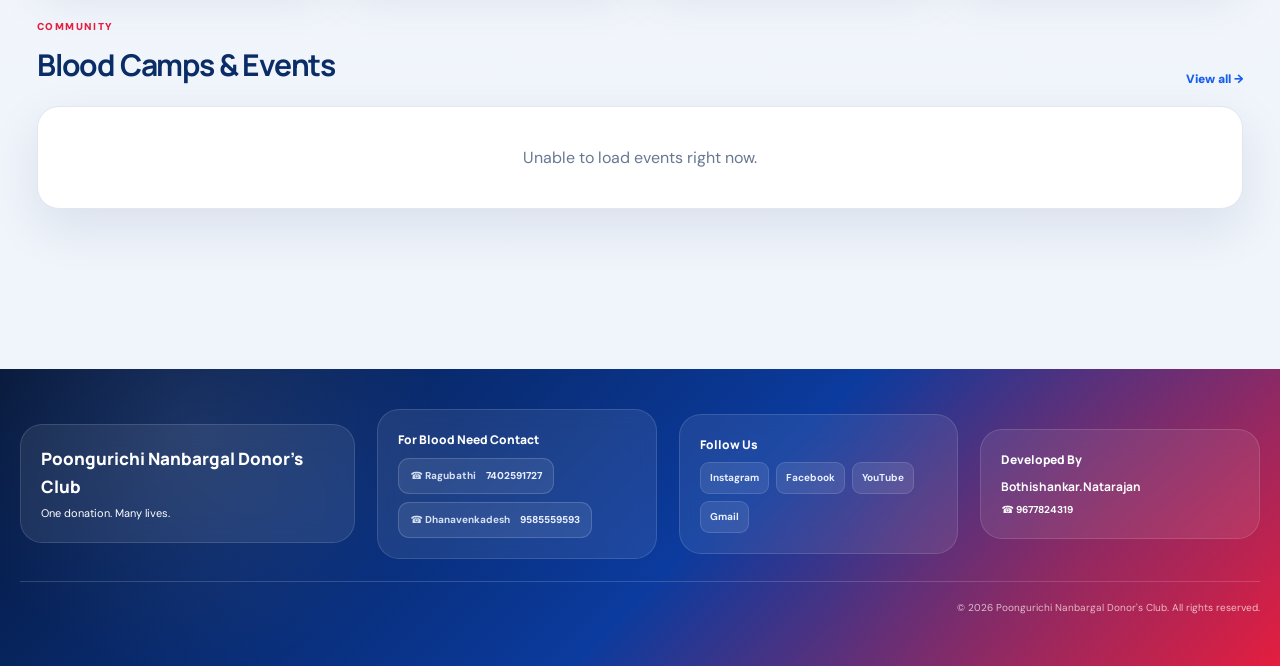
==== commit 0fb96f81: "Update index.html" ====
--- a/index.html
+++ b/index.html
@@ -146,6 +146,18 @@
 @media(max-width:600px){
   .pn2-updates-replaced-club{padding:18px!important;border-radius:24px!important;margin-top:20px!important}
 }
+</style>
+
+
+<style id="pnbdc-id-card-mobile-preview">
+  #pnMyIdPreview{width:100%;min-width:0;}
+  #pnMyIdPreviewImage{display:block;width:100%;max-width:100%;height:auto;}
+  @media (max-width:600px){
+    #pnMyIdPreview{overflow-x:auto;overflow-y:hidden;-webkit-overflow-scrolling:touch;scroll-snap-type:x mandatory;scrollbar-width:none;border-radius:16px;background:#edf3f9;}
+    #pnMyIdPreview::-webkit-scrollbar{display:none;}
+    #pnMyIdPreviewImage{width:200% !important;max-width:none !important;height:auto !important;border-radius:0 !important;display:block;}
+    #pnMyIdPreview::after{content:"Swipe left / right to view Front & Back";display:block;position:sticky;left:0;bottom:0;width:100%;box-sizing:border-box;padding:8px 10px;margin-top:-36px;pointer-events:none;text-align:center;font:700 11px/1.2 Arial,sans-serif;color:#123b82;background:rgba(255,255,255,.9);}
+  }
 </style>
 
 </head>
@@ -4310,11 +4322,18 @@
     ctx.save(); ctx.translate(x,y); ctx.scale(scale,scale);
     ctx.fillStyle="#e91b23";
     ctx.beginPath();
-    ctx.moveTo(0,-48);
-    ctx.bezierCurveTo(-38,-10,-38,22,0,46);
-    ctx.bezierCurveTo(38,22,38,-10,0,-48);
+    // Sharp teardrop: pointed top + smooth rounded lower body.
+    ctx.moveTo(0,-52);
+    ctx.bezierCurveTo(-22,-31,-31,-8,-30,13);
+    ctx.bezierCurveTo(-29,36,-15,50,0,54);
+    ctx.bezierCurveTo(15,50,29,36,30,13);
+    ctx.bezierCurveTo(31,-8,22,-31,0,-52);
+    ctx.closePath();
     ctx.fill();
-    ctx.fillStyle="#fff"; ctx.beginPath(); ctx.arc(-8,-20,6,0,Math.PI*2); ctx.fill();
+    ctx.fillStyle="#fff";
+    ctx.beginPath();
+    ctx.arc(-8,-22,5.5,0,Math.PI*2);
+    ctx.fill();
     ctx.restore();
   };
 
